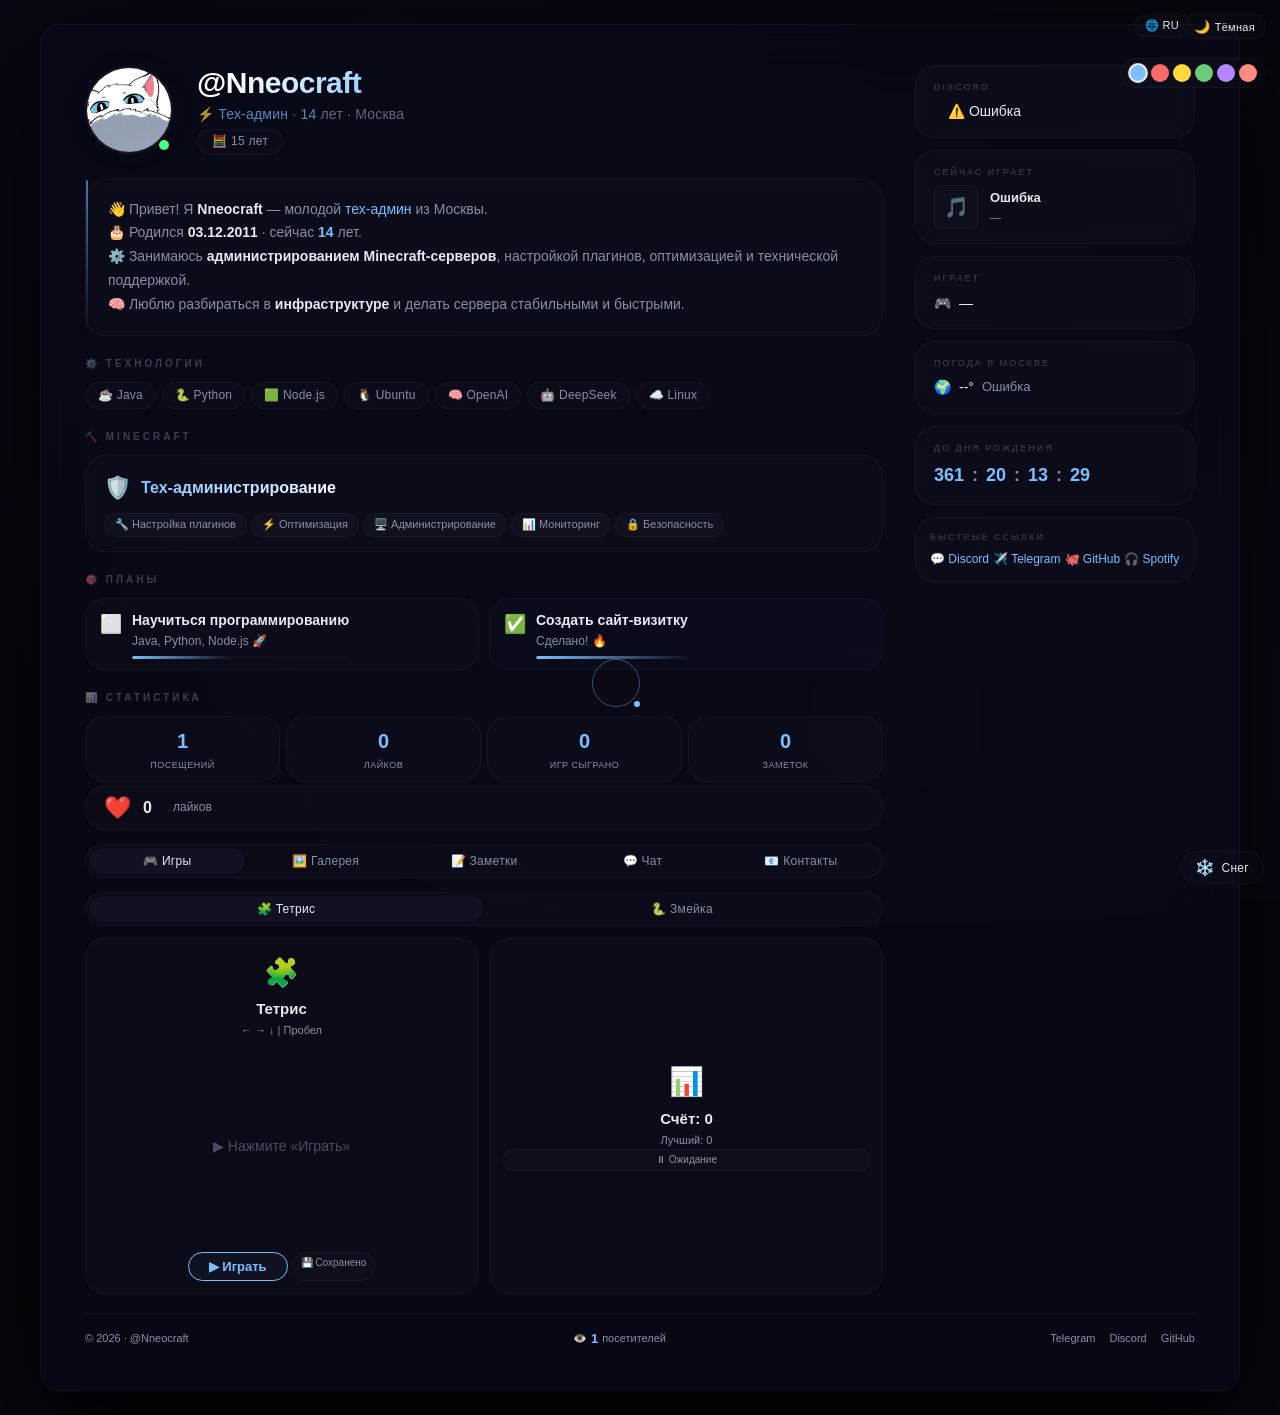
==== index.html @ 1a8e35c6 "Update index.html" ====
<!DOCTYPE html>
<html lang="ru">
<head>
    <meta charset="UTF-8" />
    <meta name="viewport" content="width=device-width, initial-scale=1.0, maximum-scale=1.0, user-scalable=no"/>
    <title>Nneocraft · Тех-админ</title>
    <link rel="manifest" href="manifest.json" />
    <meta name="theme-color" content="#04040a" />
    <meta name="apple-mobile-web-app-capable" content="yes" />
    <link rel="apple-touch-icon" href="avatar.png" />
    <style>
        /* ============================================================
           ПЕРЕМЕННЫЕ — СТИЛЬНЫЙ, ВЗРОСЛЫЙ ДИЗАЙН
           ============================================================ */
        :root {
            --bg: #06060e;
            --card: rgba(10, 10, 24, 0.78);
            --text: #e8eaf0;
            --text-secondary: #8a8fa8;
            --border: rgba(255, 255, 255, 0.04);
            --border-hover: rgba(120, 180, 255, 0.12);
            --accent: #7abfff;
            --accent-soft: rgba(120, 180, 255, 0.06);
            --accent-glow: rgba(120, 180, 255, 0.05);
            --shadow: 0 40px 120px rgba(0,0,0,0.9);
            --glass: rgba(255,255,255,0.015);
            --glass-hover: rgba(255,255,255,0.03);
            --radius: 20px;
            --transition: 0.4s cubic-bezier(0.22, 1, 0.36, 1);
            --font: 'Inter', -apple-system, 'Segoe UI', sans-serif;
        }

        [data-theme="light"] {
            --bg: #eef2f8;
            --card: rgba(255, 255, 255, 0.6);
            --text: #1a1a2e;
            --text-secondary: #5a5f7a;
            --border: rgba(0,0,0,0.04);
            --border-hover: rgba(80, 140, 255, 0.12);
            --accent: #4a7aff;
            --accent-soft: rgba(74, 122, 255, 0.04);
            --accent-glow: rgba(74, 122, 255, 0.04);
            --shadow: 0 40px 100px rgba(80, 140, 255, 0.06);
            --glass: rgba(0,0,0,0.01);
            --glass-hover: rgba(0,0,0,0.02);
        }

        [data-theme="blue"] {
            --bg: #020b1a;
            --card: rgba(4, 16, 36, 0.8);
            --text: #d4ecff;
            --text-secondary: #7a9fc4;
            --border: rgba(100, 200, 255, 0.04);
            --border-hover: rgba(100, 200, 255, 0.12);
            --accent: #4fc3f7;
            --accent-soft: rgba(79, 195, 247, 0.04);
            --accent-glow: rgba(79, 195, 247, 0.04);
            --shadow: 0 40px 100px rgba(0,40,80,0.6);
            --glass: rgba(100, 200, 255, 0.01);
            --glass-hover: rgba(100, 200, 255, 0.03);
        }

        [data-theme="purple"] {
            --bg: #0a0018;
            --card: rgba(14, 4, 36, 0.8);
            --text: #f0e4ff;
            --text-secondary: #a88acf;
            --border: rgba(200, 100, 255, 0.04);
            --border-hover: rgba(200, 100, 255, 0.12);
            --accent: #b388ff;
            --accent-soft: rgba(179, 136, 255, 0.04);
            --accent-glow: rgba(179, 136, 255, 0.04);
            --shadow: 0 40px 100px rgba(40,0,80,0.6);
            --glass: rgba(200, 100, 255, 0.01);
            --glass-hover: rgba(200, 100, 255, 0.03);
        }

        /* ============================================================
           БАЗА
           ============================================================ */
        * { margin: 0; padding: 0; box-sizing: border-box; }
        html { scroll-behavior: smooth; }

        body {
            font-family: var(--font);
            background: var(--bg);
            color: var(--text);
            min-height: 100vh;
            display: flex;
            align-items: center;
            justify-content: center;
            padding: 24px;
            position: relative;
            transition: background 0.8s ease, color 0.8s ease;
            line-height: 1.6;
            overflow-x: hidden;
            cursor: none;
            -webkit-font-smoothing: antialiased;
        }

        /* ============================================================
           КУРСОР
           ============================================================ */
        .cursor-dot {
            position: fixed;
            width: 6px;
            height: 6px;
            background: var(--accent);
            border-radius: 50%;
            pointer-events: none;
            z-index: 9999;
            transition: transform 0.08s ease, background 0.3s ease;
            transform: translate(-50%, -50%);
            box-shadow: 0 0 30px var(--accent-glow);
        }
        .cursor-ring {
            position: fixed;
            width: 48px;
            height: 48px;
            border: 1.5px solid var(--accent);
            border-radius: 50%;
            pointer-events: none;
            z-index: 9998;
            transition: transform 0.2s ease, width 0.3s ease, height 0.3s ease, border-color 0.3s ease, opacity 0.3s ease;
            transform: translate(-50%, -50%);
            opacity: 0.4;
        }
        .cursor-ring.hover { width: 72px; height: 72px; border-color: var(--text); opacity: 0.15; border-width: 1px; }
        a, button, .link, .tab-btn, .game-btn, .goal-item, .tech, .note-card, .chat-msg, .link-btn,
        .theme-toggle, .lang-toggle, .like-btn, .notes-action, .snow-toggle { cursor: none; }

        /* ============================================================
           СНЕГОПАД
           ============================================================ */
        #snowCanvas {
            position: fixed;
            top: 0;
            left: 0;
            width: 100%;
            height: 100%;
            z-index: 0;
            pointer-events: none;
            display: block;
        }
        #snowCanvas.hidden { display: none; }

        /* ============================================================
           КНОПКА ВКЛ/ВЫКЛ СНЕГА
           ============================================================ */
        .snow-toggle {
            position: fixed;
            bottom: 16px;
            right: 16px;
            z-index: 100;
            background: var(--glass);
            border: 1px solid var(--border);
            border-radius: 40px;
            padding: 6px 14px;
            color: var(--text);
            font-family: inherit;
            font-weight: 500;
            font-size: 12px;
            cursor: pointer;
            backdrop-filter: blur(16px);
            transition: all 0.3s ease;
            display: flex;
            align-items: center;
            gap: 6px;
            letter-spacing: 0.3px;
        }
        .snow-toggle:hover {
            background: var(--glass-hover);
            border-color: var(--border-hover);
            transform: scale(1.02);
        }
        .snow-toggle .icon { font-size: 16px; }

        /* ============================================================
           ФОН
           ============================================================ */
        .bg-gradient-animated {
            position: fixed;
            inset: 0;
            z-index: 0;
            pointer-events: none;
            background: radial-gradient(ellipse at 30% 20%, rgba(80, 140, 255, 0.03) 0%, transparent 60%),
                        radial-gradient(ellipse at 70% 80%, rgba(180, 120, 255, 0.03) 0%, transparent 60%),
                        var(--bg);
            transition: background 0.8s ease;
        }

        .particles {
            position: fixed;
            inset: 0;
            z-index: 0;
            pointer-events: none;
            overflow: hidden;
        }
        .particle {
            position: absolute;
            width: 2px;
            height: 2px;
            background: rgba(255,255,255,0.04);
            border-radius: 50%;
            animation: float 20s infinite linear;
        }
        .particle:nth-child(1) { left: 10%; top: 20%; animation-duration: 22s; }
        .particle:nth-child(2) { left: 25%; top: 60%; animation-duration: 18s; animation-delay: 2s; }
        .particle:nth-child(3) { left: 50%; top: 10%; animation-duration: 25s; animation-delay: 4s; }
        .particle:nth-child(4) { left: 70%; top: 70%; animation-duration: 20s; animation-delay: 1s; }
        .particle:nth-child(5) { left: 85%; top: 30%; animation-duration: 23s; animation-delay: 3s; }
        .particle:nth-child(6) { left: 40%; top: 85%; animation-duration: 19s; animation-delay: 5s; }
        .particle:nth-child(7) { left: 15%; top: 90%; animation-duration: 21s; animation-delay: 2.5s; }
        .particle:nth-child(8) { left: 90%; top: 55%; animation-duration: 24s; animation-delay: 1.5s; }

        @keyframes float {
            0% { transform: translate(0, 0) scale(1); opacity: 0.4; }
            25% { transform: translate(30px, -40px) scale(1.5); opacity: 0.6; }
            50% { transform: translate(-20px, 30px) scale(0.8); opacity: 0.3; }
            75% { transform: translate(15px, -20px) scale(1.2); opacity: 0.5; }
            100% { transform: translate(0, 0) scale(1); opacity: 0.4; }
        }

        /* ============================================================
           КАРТОЧКА
           ============================================================ */
        .card {
            position: relative;
            z-index: 1;
            max-width: 1200px;
            width: 100%;
            background: var(--card);
            backdrop-filter: blur(40px) saturate(1.2);
            -webkit-backdrop-filter: blur(40px) saturate(1.2);
            border-radius: var(--radius);
            padding: 40px 44px;
            border: 1px solid var(--border);
            box-shadow: var(--shadow);
            transition: transform 0.5s var(--transition), box-shadow 0.5s var(--transition), background 0.8s ease;
            animation: cardIn 0.8s var(--transition) forwards;
            opacity: 0;
        }
        @keyframes cardIn { to { opacity: 1; transform: translateY(0); } }
        .card:hover { transform: translateY(-3px); box-shadow: 0 50px 140px rgba(0,0,0,0.8); }

        .main-grid {
            display: grid;
            grid-template-columns: 1fr 280px;
            gap: 32px;
        }
        @media (max-width: 820px) {
            .main-grid { grid-template-columns: 1fr; }
            .right-col { order: -1; display: grid; grid-template-columns: 1fr 1fr; gap: 8px; }
            .right-col .status-card:last-child { grid-column: 1 / -1; }
        }
        @media (max-width: 640px) {
            .right-col { grid-template-columns: 1fr; }
        }

        .left-col { min-width: 0; }
        .right-col { display: flex; flex-direction: column; gap: 12px; }

        /* ============================================================
           ШАПКА
           ============================================================ */
        .header {
            display: flex;
            align-items: center;
            gap: 24px;
            margin-bottom: 24px;
            flex-wrap: wrap;
        }
        .avatar-wrap { position: relative; flex-shrink: 0; }
        .avatar {
            width: 88px;
            height: 88px;
            border-radius: 50%;
            object-fit: cover;
            display: block;
            border: 2px solid var(--border);
            background: #0e0e1a;
            transition: border-color 0.4s ease, box-shadow 0.4s ease, transform 0.4s ease;
            box-shadow: 0 0 60px rgba(120, 180, 255, 0.02);
        }
        .avatar:hover { border-color: var(--accent); box-shadow: 0 0 80px var(--accent-glow); transform: scale(1.02); }
        .online-badge {
            position: absolute;
            bottom: 2px;
            right: 2px;
            width: 14px;
            height: 14px;
            background: #44ff88;
            border-radius: 50%;
            border: 2.5px solid var(--bg);
            box-shadow: 0 0 40px rgba(68, 255, 136, 0.08);
            animation: pulse 2.4s ease-in-out infinite;
        }
        @keyframes pulse {
            0%, 100% { transform: scale(1); }
            50% { transform: scale(1.15); box-shadow: 0 0 50px rgba(68, 255, 136, 0.15); }
        }

        .name h1 {
            font-size: 30px;
            font-weight: 700;
            letter-spacing: -0.5px;
            background: linear-gradient(135deg, #fff 20%, var(--accent) 100%);
            -webkit-background-clip: text;
            -webkit-text-fill-color: transparent;
            line-height: 1.2;
        }
        .name .sub {
            font-size: 14px;
            color: var(--text-secondary);
            margin-top: 2px;
            opacity: 0.7;
            font-weight: 400;
            letter-spacing: 0.2px;
        }
        .name .sub span { color: var(--accent); font-weight: 500; -webkit-text-fill-color: var(--accent); }
        .age-chip {
            display: inline-block;
            background: var(--glass);
            padding: 2px 14px;
            border-radius: 40px;
            font-size: 12px;
            font-weight: 500;
            color: var(--text-secondary);
            border: 1px solid var(--border);
            margin-top: 4px;
            transition: all 0.3s ease;
            cursor: default;
            backdrop-filter: blur(8px);
            letter-spacing: 0.3px;
        }
        .age-chip:hover { background: var(--glass-hover); border-color: var(--border-hover); }

        /* ============================================================
           БИО
           ============================================================ */
        .bio {
            color: var(--text-secondary);
            padding: 18px 22px;
            background: var(--glass);
            border-radius: var(--radius);
            border: 1px solid var(--border);
            margin: 12px 0 18px;
            position: relative;
            backdrop-filter: blur(8px);
            transition: all 0.3s ease;
            font-size: 14px;
            line-height: 1.7;
        }
        .bio:hover { border-color: var(--border-hover); }
        .bio::before {
            content: '';
            position: absolute;
            top: 0;
            left: 0;
            width: 2px;
            height: 100%;
            background: linear-gradient(180deg, var(--accent), transparent);
            border-radius: 0 2px 2px 0;
            opacity: 0.6;
        }
        .bio strong { color: var(--text); font-weight: 600; }
        .bio .hl { color: var(--accent); font-weight: 500; }

        /* ============================================================
           ЗАГОЛОВКИ
           ============================================================ */
        .section-title {
            font-size: 10px;
            text-transform: uppercase;
            letter-spacing: 3px;
            color: var(--text-secondary);
            font-weight: 600;
            margin: 20px 0 10px;
            opacity: 0.4;
        }

        /* ============================================================
           ПРАВАЯ КОЛОНКА — СТАТУСЫ
           ============================================================ */
        .status-card {
            background: var(--glass);
            border-radius: var(--radius);
            padding: 14px 18px;
            border: 1px solid var(--border);
            transition: all 0.3s ease;
            backdrop-filter: blur(8px);
        }
        .status-card:hover {
            background: var(--glass-hover);
            border-color: var(--border-hover);
        }
        .status-card .label {
            font-size: 9px;
            text-transform: uppercase;
            letter-spacing: 2px;
            color: var(--text-secondary);
            opacity: 0.4;
            margin-bottom: 6px;
        }
        .status-card .value {
            font-size: 14px;
            font-weight: 500;
            color: var(--text);
            display: flex;
            align-items: center;
            gap: 8px;
        }
        .status-card .value .sub {
            font-weight: 400;
            color: var(--text-secondary);
            font-size: 13px;
        }
        .status-card .value .dot {
            width: 6px;
            height: 6px;
            border-radius: 50%;
            display: inline-block;
            flex-shrink: 0;
        }
        .status-card .value .dot.online { background: #44ff88; animation: pulse 2s infinite; }
        .status-card .value .dot.idle { background: #ffaa44; }
        .status-card .value .dot.dnd { background: #ff4444; }
        .status-card .value .dot.offline { background: #666; }

        .spotify-mini {
            display: flex;
            align-items: center;
            gap: 12px;
        }
        .spotify-mini .artwork {
            width: 44px;
            height: 44px;
            border-radius: 8px;
            flex-shrink: 0;
            background: var(--glass);
            border: 1px solid var(--border);
            overflow: hidden;
            display: flex;
            align-items: center;
            justify-content: center;
            font-size: 20px;
        }
        .spotify-mini .artwork img { width: 100%; height: 100%; object-fit: cover; display: block; }
        .spotify-mini .info { flex: 1; min-width: 0; }
        .spotify-mini .track { font-size: 13px; font-weight: 600; color: var(--text); white-space: nowrap; overflow: hidden; text-overflow: ellipsis; }
        .spotify-mini .artist { font-size: 11px; color: var(--text-secondary); white-space: nowrap; overflow: hidden; text-overflow: ellipsis; }

        /* ============================================================
           ТЕХНОЛОГИИ
           ============================================================ */
        .tech-wrap { display: flex; flex-wrap: wrap; gap: 6px; }
        .tech {
            background: var(--glass);
            padding: 3px 12px;
            border-radius: 40px;
            font-size: 12px;
            font-weight: 500;
            color: var(--text-secondary);
            border: 1px solid var(--border);
            transition: all var(--transition);
            cursor: default;
            display: flex;
            align-items: center;
            gap: 4px;
            backdrop-filter: blur(4px);
            letter-spacing: 0.2px;
        }
        .tech:hover {
            background: var(--glass-hover);
            border-color: var(--border-hover);
            color: var(--text);
            transform: translateY(-2px);
            box-shadow: 0 4px 20px rgba(0,0,0,0.1);
        }

        /* ============================================================
           MINECRAFT
           ============================================================ */
        .mc-block {
            padding: 14px 18px;
            background: var(--glass);
            border-radius: var(--radius);
            border: 1px solid var(--border);
            transition: all 0.3s ease;
            backdrop-filter: blur(8px);
        }
        .mc-block:hover { background: var(--glass-hover); border-color: var(--border-hover); }
        .mc-head { display: flex; align-items: center; gap: 10px; margin-bottom: 8px; }
        .mc-icon { font-size: 22px; }
        .mc-label {
            font-size: 16px;
            font-weight: 600;
            background: linear-gradient(135deg, var(--accent), #fff);
            -webkit-background-clip: text;
            -webkit-text-fill-color: transparent;
        }
        .mc-tags { display: flex; flex-wrap: wrap; gap: 4px; }
        .mc-tag {
            background: var(--glass);
            padding: 2px 10px;
            border-radius: 30px;
            font-size: 11px;
            font-weight: 500;
            color: var(--text-secondary);
            border: 1px solid var(--border);
            transition: all 0.3s ease;
            backdrop-filter: blur(4px);
        }
        .mc-tag:hover { background: var(--glass-hover); color: var(--text); border-color: var(--border-hover); }

        /* ============================================================
           ПЛАНЫ
           ============================================================ */
        .goals-grid {
            display: grid;
            grid-template-columns: 1fr 1fr;
            gap: 10px;
            margin: 8px 0 2px;
        }
        @media (max-width: 540px) { .goals-grid { grid-template-columns: 1fr; } }
        .goal-item {
            background: var(--glass);
            border-radius: var(--radius);
            padding: 10px 14px;
            border: 1px solid var(--border);
            display: flex;
            align-items: flex-start;
            gap: 10px;
            transition: all 0.3s ease;
            cursor: pointer;
        }
        .goal-item:hover { background: var(--glass-hover); border-color: var(--border-hover); transform: translateX(3px); }
        .goal-item.completed { background: rgba(120, 180, 255, 0.02); border-color: rgba(120, 180, 255, 0.04); }
        .goal-check { font-size: 18px; flex-shrink: 0; margin-top: 1px; }
        .goal-title { font-size: 14px; font-weight: 600; color: var(--text); }
        .goal-desc { font-size: 12px; color: var(--text-secondary); margin-top: 1px; }
        .goal-progress { margin-top: 5px; height: 3px; background: var(--glass); border-radius: 4px; overflow: hidden; }
        .goal-bar { height: 100%; background: linear-gradient(90deg, var(--accent), transparent); border-radius: 4px; transition: width 0.6s ease; }

        /* ============================================================
           СТАТИСТИКА
           ============================================================ */
        .stats-grid {
            display: grid;
            grid-template-columns: repeat(auto-fit, minmax(90px, 1fr));
            gap: 6px;
            margin: 4px 0 2px;
        }
        .stats-item {
            background: var(--glass);
            border-radius: var(--radius);
            padding: 8px 12px;
            text-align: center;
            border: 1px solid var(--border);
            transition: all 0.3s ease;
        }
        .stats-item:hover { background: var(--glass-hover); border-color: var(--border-hover); }
        .stats-item .number { font-size: 20px; font-weight: 700; color: var(--accent); }
        .stats-item .label { font-size: 9px; color: var(--text-secondary); margin-top: 1px; text-transform: uppercase; letter-spacing: 0.5px; }

        /* ============================================================
           ЛАЙКИ
           ============================================================ */
        .like-section {
            display: flex;
            align-items: center;
            gap: 10px;
            padding: 8px 16px;
            background: var(--glass);
            border-radius: var(--radius);
            border: 1px solid var(--border);
            margin: 4px 0 2px;
            transition: all 0.3s ease;
        }
        .like-section:hover { background: var(--glass-hover); border-color: var(--border-hover); }
        .like-btn {
            background: none;
            border: none;
            font-size: 22px;
            cursor: pointer;
            transition: all 0.3s ease;
            padding: 2px;
            line-height: 1;
        }
        .like-btn:hover { transform: scale(1.15); }
        .like-btn.liked { animation: likeAnim 0.4s ease; }
        @keyframes likeAnim { 0% { transform: scale(1); } 50% { transform: scale(1.3); } 100% { transform: scale(1); } }
        .like-count { font-size: 16px; font-weight: 600; color: var(--text); min-width: 20px; }

        /* ============================================================
           ВКЛАДКИ
           ============================================================ */
        .tabs, .game-tabs {
            display: flex;
            gap: 2px;
            margin: 14px 0 12px;
            background: var(--glass);
            border-radius: 40px;
            padding: 3px;
            border: 1px solid var(--border);
            flex-wrap: wrap;
        }
        @media (max-width: 600px) { .tabs, .game-tabs { flex-direction: column; border-radius: 16px; } }
        .tab-btn {
            flex: 1;
            padding: 6px 12px;
            border: none;
            background: transparent;
            color: var(--text-secondary);
            font-family: inherit;
            font-weight: 500;
            font-size: 12px;
            border-radius: 36px;
            cursor: pointer;
            transition: all 0.3s ease;
            letter-spacing: 0.3px;
            min-width: 40px;
        }
        .tab-btn:hover { color: var(--text); background: var(--glass-hover); }
        .tab-btn.active { background: rgba(120, 180, 255, 0.04); color: var(--text); }
        .tab-content { display: none; animation: fadeUp 0.3s ease; }
        .tab-content.active { display: block; }
        .game-content { display: none; animation: fadeUp 0.3s ease; }
        .game-content.active { display: block; }

        /* ============================================================
           ИГРЫ
           ============================================================ */
        .game-grid { display: grid; grid-template-columns: 1fr 1fr; gap: 12px; }
        @media (max-width: 640px) { .game-grid { grid-template-columns: 1fr; } }
        .game-card {
            background: var(--glass);
            border-radius: var(--radius);
            padding: 12px;
            border: 1px solid var(--border);
            text-align: center;
            transition: all 0.3s ease;
        }
        .game-card:hover { background: var(--glass-hover); border-color: var(--border-hover); transform: translateY(-2px); }
        .game-card.game-stats { display: flex; flex-direction: column; justify-content: center; }
        .game-icon { font-size: 28px; display: block; margin-bottom: 2px; }
        .game-title { font-size: 15px; font-weight: 600; color: var(--text); }
        .game-desc { font-size: 11px; color: var(--text-secondary); margin-top: 1px; }
        .game-canvas-wrap { display: flex; justify-content: center; margin-top: 6px; min-height: 200px; align-items: center; }
        .game-canvas-wrap canvas {
            border-radius: 12px;
            background: rgba(10, 10, 22, 0.4);
            border: 1px solid var(--border);
            width: 100%;
            max-width: 240px;
            height: auto;
            aspect-ratio: 1 / 1;
            image-rendering: pixelated;
            display: none;
        }
        .game-canvas-wrap canvas.active { display: block; }
        .game-canvas-wrap .game-placeholder { font-size: 14px; color: var(--text-secondary); opacity: 0.5; padding: 20px; }
        .game-controls { display: flex; gap: 4px; justify-content: center; margin-top: 6px; flex-wrap: wrap; }
        .game-status { font-size: 10px; color: var(--text-secondary); padding: 2px 8px; background: var(--glass); border-radius: 20px; border: 1px solid var(--border); }
        .game-btn {
            padding: 3px 12px;
            border-radius: 20px;
            border: 1px solid var(--border);
            background: var(--glass);
            color: var(--text);
            font-family: inherit;
            font-weight: 500;
            font-size: 11px;
            cursor: pointer;
            transition: all 0.3s ease;
        }
        .game-btn:hover { background: var(--glass-hover); border-color: var(--border-hover); }
        .game-btn.primary {
            border-color: rgba(120, 180, 255, 0.12);
            background: rgba(120, 180, 255, 0.02);
            color: var(--accent);
        }
        .game-btn.primary:hover { background: rgba(120, 180, 255, 0.06); border-color: rgba(120, 180, 255, 0.15); }
        .game-btn.play-btn {
            border-color: var(--accent);
            background: rgba(120, 180, 255, 0.04);
            color: var(--accent);
            font-weight: 600;
            padding: 6px 20px;
            font-size: 13px;
        }
        .game-btn.play-btn:hover { background: rgba(120, 180, 255, 0.1); box-shadow: 0 0 30px var(--accent-glow); }
        .mobile-controls {
            display: none;
            grid-template-columns: repeat(3, 1fr);
            gap: 4px;
            max-width: 130px;
            margin: 4px auto 0;
        }
        .mobile-controls button {
            background: var(--glass);
            border: 1px solid var(--border);
            border-radius: 8px;
            color: var(--text);
            font-size: 16px;
            padding: 4px;
            cursor: pointer;
            touch-action: manipulation;
            user-select: none;
            transition: 0.15s ease;
        }
        .mobile-controls button:active { transform: scale(0.9); background: rgba(120, 180, 255, 0.04); }
        .mobile-controls span { visibility: hidden; }
        @media (pointer: coarse) { .mobile-controls { display: grid; } }

        /* ============================================================
           ЗАМЕТКИ
           ============================================================ */
        .notes-toolbar { display: flex; gap: 6px; margin-bottom: 8px; flex-wrap: wrap; }
        .notes-toolbar input {
            flex: 1; min-width: 80px; padding: 5px 10px; border-radius: 20px; border: 1px solid var(--border);
            background: var(--glass); color: var(--text); font-family: inherit; font-size: 12px; outline: none;
            transition: all 0.3s ease;
        }
        .notes-toolbar input:focus { border-color: var(--accent); }
        .notes-toolbar input::placeholder { color: var(--text-secondary); }
        .notes-action {
            padding: 5px 10px; border-radius: 20px; border: 1px solid var(--border); background: var(--glass);
            color: var(--text); font-size: 14px; cursor: pointer; transition: all 0.3s ease; line-height: 1;
        }
        .notes-action:hover { background: var(--glass-hover); border-color: var(--border-hover); }
        .notes-grid {
            display: grid;
            grid-template-columns: 1fr 1fr;
            gap: 8px;
            margin: 4px 0;
            max-height: 300px;
            overflow-y: auto;
        }
        .notes-grid::-webkit-scrollbar { width: 3px; }
        .notes-grid::-webkit-scrollbar-track { background: var(--glass); border-radius: 4px; }
        .notes-grid::-webkit-scrollbar-thumb { background: var(--accent); border-radius: 4px; }
        @media (max-width: 540px) { .notes-grid { grid-template-columns: 1fr; } }
        .note-card {
            background: var(--glass); border-radius: var(--radius); padding: 10px 12px; border: 1px solid var(--border);
            transition: all 0.3s ease; position: relative;
        }
        .note-card:hover { background: var(--glass-hover); border-color: var(--border-hover); transform: translateY(-1px); }
        .note-card .sticker { font-size: 18px; display: block; margin-bottom: 1px; }
        .note-card .title { font-size: 14px; font-weight: 600; color: var(--text); }
        .note-card .content { font-size: 12px; color: var(--text-secondary); margin-top: 1px; line-height: 1.5; }
        .note-card .meta {
            font-size: 10px;
            color: var(--text-secondary);
            opacity: 0.5;
            margin-top: 3px;
            display: flex;
            gap: 8px;
            flex-wrap: wrap;
        }
        .note-card .meta .author { color: var(--accent); opacity: 0.7; }
        .note-card .delete-btn {
            position: absolute; top: 3px; right: 5px; background: none; border: none; color: var(--text-secondary);
            cursor: pointer; font-size: 11px; transition: 0.3s; opacity: 0.3;
        }
        .note-card .delete-btn:hover { opacity: 1; color: #ff6b6b; }
        .notes-input-row { display: flex; gap: 5px; flex-wrap: wrap; margin-top: 6px; }
        .notes-input-row input, .notes-input-row select {
            padding: 5px 10px; border-radius: 20px; border: 1px solid var(--border); background: var(--glass);
            color: var(--text); font-family: inherit; font-size: 12px; outline: none; transition: all 0.3s ease;
            flex: 1; min-width: 50px;
        }
        .notes-input-row input:focus, .notes-input-row select:focus { border-color: var(--accent); }
        .notes-input-row input::placeholder { color: var(--text-secondary); }
        .notes-input-row select option { background: var(--bg); }
        .notes-input-row button {
            padding: 5px 14px; border-radius: 20px; border: 1px solid var(--accent);
            background: rgba(120, 180, 255, 0.02); color: var(--accent); font-weight: 500; cursor: pointer;
            font-family: inherit; transition: all 0.3s ease; font-size: 14px;
        }
        .notes-input-row button:hover { background: rgba(120, 180, 255, 0.06); box-shadow: 0 0 40px var(--accent-glow); }

        /* ============================================================
           ЧАТ
           ============================================================ */
        .chat-container {
            background: var(--glass); border-radius: var(--radius); padding: 12px 16px; border: 1px solid var(--border);
        }
        .chat-container:hover { border-color: var(--border-hover); }
        .chat-messages {
            max-height: 200px;
            overflow-y: auto;
            display: flex;
            flex-direction: column;
            gap: 4px;
            margin-bottom: 6px;
            padding-right: 4px;
        }
        .chat-messages::-webkit-scrollbar { width: 3px; }
        .chat-messages::-webkit-scrollbar-track { background: var(--glass); border-radius: 4px; }
        .chat-messages::-webkit-scrollbar-thumb { background: var(--accent); border-radius: 4px; }
        .chat-msg {
            background: var(--glass); padding: 5px 10px; border-radius: 12px; border: 1px solid var(--border);
            font-size: 12px; line-height: 1.5; max-width: 85%; animation: fadeUp 0.3s ease;
        }
        .chat-msg.self { align-self: flex-end; background: rgba(120, 180, 255, 0.02); border-color: rgba(120, 180, 255, 0.04); }
        .chat-msg .name { font-weight: 600; color: var(--accent); font-size: 11px; }
        .chat-msg .time { font-size: 9px; color: var(--text-secondary); margin-left: 5px; }
        .chat-msg .text { color: var(--text-secondary); margin-top: 1px; }
        .chat-input-row { display: flex; gap: 5px; flex-wrap: wrap; }
        .chat-input-row input {
            flex: 1; min-width: 50px; padding: 5px 10px; border-radius: 20px; border: 1px solid var(--border);
            background: var(--glass); color: var(--text); font-family: inherit; font-size: 12px; outline: none;
            transition: all 0.3s ease;
        }
        .chat-input-row input:focus { border-color: var(--accent); }
        .chat-input-row input::placeholder { color: var(--text-secondary); }
        .chat-input-row button {
            padding: 5px 14px; border-radius: 20px; border: 1px solid var(--accent);
            background: rgba(120, 180, 255, 0.02); color: var(--accent); font-weight: 500; cursor: pointer;
            font-family: inherit; transition: all 0.3s ease; font-size: 14px;
        }
        .chat-input-row button:hover { background: rgba(120, 180, 255, 0.06); box-shadow: 0 0 40px var(--accent-glow); }

        /* ============================================================
           ПОГОДА
           ============================================================ */
        .weather {
            display: flex; align-items: center; gap: 10px; padding: 8px 14px; background: var(--glass);
            border-radius: var(--radius); border: 1px solid var(--border); margin: 4px 0 2px; flex-wrap: wrap;
            transition: all 0.3s ease;
        }
        .weather:hover { background: var(--glass-hover); border-color: var(--border-hover); }
        .weather-icon { font-size: 20px; }
        .weather-city { color: var(--text-secondary); font-size: 13px; }
        .weather-city strong { color: var(--text); }
        .weather-temp { color: var(--text); font-weight: 600; font-size: 15px; }
        .weather-desc { color: var(--text-secondary); font-size: 11px; background: var(--glass); padding: 1px 10px; border-radius: 30px; }

        /* ============================================================
           ТАЙМЕР
           ============================================================ */
        .birthday-timer {
            padding: 10px 14px; background: var(--glass); border-radius: var(--radius); border: 1px solid var(--border);
            text-align: center; margin: 4px 0 2px; transition: all 0.3s ease;
        }
        .birthday-timer:hover { background: var(--glass-hover); border-color: var(--border-hover); }
        .birthday-label { font-size: 10px; color: var(--text-secondary); text-transform: uppercase; letter-spacing: 2px; }
        .birthday-time { font-size: 20px; font-weight: 700; color: var(--accent); margin-top: 2px; font-variant-numeric: tabular-nums; }
        .birthday-time span { display: inline-block; min-width: 32px; }
        .birthday-time .sep { color: var(--text-secondary); min-width: 4px; }

        /* ============================================================
           ССЫЛКИ
           ============================================================ */
        .links {
            display: grid;
            grid-template-columns: 1fr 1fr;
            gap: 6px;
            margin: 14px 0 6px;
        }
        @media (max-width: 540px) { .links { grid-template-columns: 1fr; } }
        .link {
            display: flex; align-items: center; gap: 8px; padding: 8px 14px; background: var(--glass);
            border-radius: var(--radius); border: 1px solid var(--border); color: var(--text); text-decoration: none;
            font-weight: 500; font-size: 13px; transition: all var(--transition); position: relative; overflow: hidden;
        }
        .link:hover { background: var(--glass-hover); border-color: var(--border-hover); transform: translateY(-1px); }
        .link-icon { font-size: 16px; position: relative; z-index: 1; }
        .link-label { flex: 1; position: relative; z-index: 1; }
        .link-chip {
            font-size: 10px; background: var(--glass); padding: 1px 8px; border-radius: 30px; color: var(--text-secondary);
            font-weight: 400; transition: all 0.3s ease;
        }
        .link:hover .link-chip { background: var(--glass-hover); }
        .link.full { grid-column: 1 / -1; justify-content: center; }

        /* ============================================================
           ФУТЕР
           ============================================================ */
        .footer {
            margin-top: 20px; padding-top: 14px; border-top: 1px solid var(--border);
            display: flex; justify-content: space-between; align-items: center; flex-wrap: wrap; gap: 6px;
            font-size: 11px; color: var(--text-secondary); transition: border-color 0.5s ease;
        }
        .footer a { color: var(--text-secondary); text-decoration: none; transition: color 0.3s ease; font-weight: 400; }
        .footer a:hover { color: var(--accent); }
        .footer-social { display: flex; gap: 14px; }
        .visitors { display: flex; align-items: center; gap: 4px; }
        .visitors-count { font-weight: 600; color: var(--accent); font-size: 13px; }

        /* ============================================================
           УПРАВЛЕНИЕ
           ============================================================ */
        .theme-toggle, .lang-toggle {
            position: fixed;
            z-index: 100;
            background: var(--glass);
            border: 1px solid var(--border);
            border-radius: 40px;
            padding: 4px 10px;
            color: var(--text);
            font-family: inherit;
            font-weight: 500;
            font-size: 11px;
            cursor: pointer;
            backdrop-filter: blur(16px);
            transition: all 0.3s ease;
            display: flex;
            align-items: center;
            gap: 4px;
            letter-spacing: 0.3px;
        }
        .theme-toggle:hover, .lang-toggle:hover {
            background: var(--glass-hover);
            border-color: var(--border-hover);
            transform: scale(1.02);
        }
        .theme-toggle .theme-icon { font-size: 13px; }
        .theme-toggle { top: 14px; right: 14px; }
        .lang-toggle { top: 14px; right: 90px; }

        .color-picker {
            position: fixed; top: 58px; right: 14px; z-index: 99; display: flex; gap: 4px;
            background: var(--glass); padding: 5px 8px; border-radius: 40px; border: 1px solid var(--border);
            backdrop-filter: blur(16px); transition: all 0.3s ease;
        }
        .color-picker:hover { background: var(--glass-hover); border-color: var(--border-hover); }
        .color-picker button {
            width: 18px; height: 18px; border-radius: 50%; border: 2px solid transparent; cursor: pointer;
            transition: all 0.3s ease; padding: 0;
        }
        .color-picker button:hover { transform: scale(1.15); }
        .color-picker button.active { border-color: var(--text); transform: scale(1.1); }

        /* ============================================================
           ФОРМА ОБРАТНОЙ СВЯЗИ
           ============================================================ */
        .contact-form {
            background: var(--glass); border-radius: var(--radius); padding: 16px 20px; border: 1px solid var(--border);
            transition: all 0.3s ease; margin: 6px 0 4px;
        }
        .contact-form:hover { background: var(--glass-hover); border-color: var(--border-hover); }
        .contact-form .form-row {
            display: flex;
            gap: 10px;
            flex-wrap: wrap;
            margin-bottom: 10px;
        }
        .contact-form input, .contact-form textarea {
            flex: 1; min-width: 100px; padding: 8px 14px; border-radius: 20px; border: 1px solid var(--border);
            background: var(--glass); color: var(--text); font-family: inherit; font-size: 13px; outline: none;
            transition: all 0.3s ease;
        }
        .contact-form input:focus, .contact-form textarea:focus { border-color: var(--accent); }
        .contact-form textarea { min-height: 70px; resize: vertical; }
        .contact-form button {
            padding: 8px 24px; border-radius: 20px; border: 1px solid var(--accent);
            background: rgba(120, 180, 255, 0.02); color: var(--accent); font-weight: 500; cursor: pointer;
            font-family: inherit; transition: all 0.3s ease; font-size: 14px;
        }
        .contact-form button:hover { background: rgba(120, 180, 255, 0.06); box-shadow: 0 0 40px var(--accent-glow); }

        /* ============================================================
           ГАЛЕРЕЯ
           ============================================================ */
        .gallery-grid {
            display: grid;
            grid-template-columns: repeat(auto-fill, minmax(120px, 1fr));
            gap: 10px;
            margin: 10px 0;
        }
        .gallery-item {
            position: relative;
            border-radius: var(--radius);
            overflow: hidden;
            border: 1px solid var(--border);
            aspect-ratio: 1 / 1;
            background: var(--glass);
            transition: all 0.3s ease;
        }
        .gallery-item:hover {
            border-color: var(--border-hover);
            transform: scale(1.02);
        }
        .gallery-item img {
            width: 100%;
            height: 100%;
            object-fit: cover;
            display: block;
        }
        .gallery-item .delete-img {
            position: absolute;
            top: 4px;
            right: 4px;
            background: rgba(0,0,0,0.5);
            border: none;
            color: #fff;
            border-radius: 50%;
            width: 24px;
            height: 24px;
            font-size: 12px;
            cursor: pointer;
            transition: 0.3s;
            opacity: 0;
            display: flex;
            align-items: center;
            justify-content: center;
        }
        .gallery-item:hover .delete-img { opacity: 1; }
        .gallery-item .delete-img:hover { background: #ff4444; transform: scale(1.1); }
        .gallery-upload {
            display: flex;
            gap: 8px;
            flex-wrap: wrap;
            margin-top: 8px;
        }
        .gallery-upload input[type="file"] {
            flex: 1; min-width: 100px; padding: 6px 12px; border-radius: 20px; border: 1px solid var(--border);
            background: var(--glass); color: var(--text); font-family: inherit; font-size: 13px; outline: none;
            transition: all 0.3s ease;
        }
        .gallery-upload input[type="file"]:focus { border-color: var(--accent); }
        .gallery-upload button {
            padding: 6px 20px; border-radius: 20px; border: 1px solid var(--accent);
            background: rgba(120, 180, 255, 0.02); color: var(--accent); font-weight: 500; cursor: pointer;
            font-family: inherit; transition: all 0.3s ease; font-size: 14px;
        }
        .gallery-upload button:hover { background: rgba(120, 180, 255, 0.06); box-shadow: 0 0 40px var(--accent-glow); }

        /* ============================================================
           ЗАГРУЗЧИК
           ============================================================ */
        #loader {
            position: fixed;
            inset: 0;
            z-index: 999;
            background: var(--bg);
            display: flex;
            flex-direction: column;
            align-items: center;
            justify-content: center;
            gap: 20px;
            transition: opacity 0.8s ease, visibility 0.8s ease;
        }
        #loader.hidden {
            opacity: 0;
            visibility: hidden;
            pointer-events: none;
        }
        .loader-ring {
            width: 48px;
            height: 48px;
            border-radius: 50%;
            border: 3px solid var(--border);
            border-top-color: var(--accent);
            animation: spin 1s linear infinite;
        }
        @keyframes spin { to { transform: rotate(360deg); } }
        #loader p { font-size: 14px; color: var(--text-secondary); letter-spacing: 2px; opacity: 0.7; }

        /* ============================================================
           АДАПТИВ
           ============================================================ */
        @media (max-width: 820px) {
            .right-col { order: -1; display: grid; grid-template-columns: 1fr 1fr; gap: 8px; }
            .right-col .status-card { margin: 0; }
            .right-col .status-card:last-child { grid-column: 1 / -1; }
        }
        @media (max-width: 640px) {
            .card { padding: 20px; }
            .header { gap: 14px; }
            .avatar { width: 64px; height: 64px; }
            .name h1 { font-size: 22px; }
            .bio { padding: 12px 14px; font-size: 13px; }
            .right-col { grid-template-columns: 1fr; }
            .theme-toggle, .lang-toggle { top: 8px; padding: 3px 8px; font-size: 10px; }
            .lang-toggle { right: 70px; }
            .color-picker { top: 46px; right: 8px; padding: 3px 6px; }
            .color-picker button { width: 14px; height: 14px; }
            .cursor-dot, .cursor-ring { display: none; }
            body { cursor: auto; }
            a, button, .link, .tab-btn, .game-btn, .goal-item, .tech, .note-card, .chat-msg,
            .link-btn, .theme-toggle, .lang-toggle, .like-btn, .notes-action, .snow-toggle { cursor: pointer; }
            .game-canvas-wrap canvas { max-width: 160px; }
            .tabs, .game-tabs { flex-direction: column; border-radius: 16px; }
            .tab-btn { padding: 5px; font-size: 11px; }
            .birthday-time { font-size: 16px; }
            .birthday-time span { min-width: 24px; }
            .spotify-mini .artwork { width: 36px; height: 36px; }
            .stats-grid { grid-template-columns: 1fr 1fr; }
            .gallery-grid { grid-template-columns: repeat(auto-fill, minmax(100px, 1fr)); }
            .links { grid-template-columns: 1fr; }
            .footer { flex-direction: column; text-align: center; }
            .notes-grid { max-height: 200px; }
            .snow-toggle { bottom: 12px; right: 12px; padding: 4px 10px; font-size: 11px; }
        }
        @media (max-width: 400px) {
            .card { padding: 14px; }
            .name h1 { font-size: 18px; }
            .avatar { width: 52px; height: 52px; }
            .bio { padding: 8px 10px; font-size: 12px; }
            .game-canvas-wrap canvas { max-width: 130px; }
            .birthday-time { font-size: 14px; }
            .birthday-time span { min-width: 18px; }
            .spotify-mini .artwork { width: 30px; height: 30px; }
            .lang-toggle { right: 58px; font-size: 9px; padding: 2px 6px; }
            .theme-toggle { padding: 2px 6px; font-size: 9px; }
            .gallery-grid { grid-template-columns: repeat(auto-fill, minmax(70px, 1fr)); }
            .snow-toggle { bottom: 10px; right: 10px; font-size: 10px; padding: 3px 8px; }
        }
    </style>
</head>
<body>
    <!-- КУРСОР -->
    <div class="cursor-dot" id="cursorDot"></div>
    <div class="cursor-ring" id="cursorRing"></div>

    <!-- СНЕГОПАД -->
    <canvas id="snowCanvas"></canvas>

    <!-- ФОН -->
    <div class="bg-gradient-animated"></div>
    <div class="particles">
        <div class="particle"></div><div class="particle"></div><div class="particle"></div>
        <div class="particle"></div><div class="particle"></div><div class="particle"></div>
        <div class="particle"></div><div class="particle"></div>
    </div>

    <!-- ЗАГРУЗЧИК -->
    <div id="loader">
        <div class="loader-ring"></div>
        <p id="loaderText">ЗАГРУЗКА...</p>
    </div>

    <!-- КНОПКИ -->
    <button class="lang-toggle" id="langToggle">🌐 RU</button>
    <button class="theme-toggle" id="themeToggle">
        <span class="theme-icon" id="themeIcon">🌙</span>
        <span id="themeLabel">Тёмная</span>
    </button>

    <!-- КНОПКА ВКЛ/ВЫКЛ СНЕГА -->
    <button class="snow-toggle" id="snowToggle">
        <span class="icon">❄️</span>
        <span id="snowLabel">Снег</span>
    </button>

    <!-- ЦВЕТА -->
    <div class="color-picker" id="colorPicker">
        <button style="background:#7abfff" data-color="#7abfff" class="active"></button>
        <button style="background:#ff6b6b" data-color="#ff6b6b"></button>
        <button style="background:#ffd93d" data-color="#ffd93d"></button>
        <button style="background:#6bcb77" data-color="#6bcb77"></button>
        <button style="background:#b388ff" data-color="#b388ff"></button>
        <button style="background:#ff8a80" data-color="#ff8a80"></button>
    </div>

    <!-- КАРТОЧКА -->
    <main class="card">
        <div class="main-grid">
            <!-- ЛЕВАЯ КОЛОНКА -->
            <div class="left-col">
                <header class="header">
                    <div class="avatar-wrap">
                        <img class="avatar" id="avatarImg" src="avatar.png" alt="Nneocraft" loading="lazy"
                        onerror="this.src='https://ui-avatars.com/api/?name=Nneocraft&size=120&background=0a0a16&color=7abfff&bold=true'">
                        <span class="online-badge"></span>
                    </div>
                    <div class="name">
                        <h1>@Nneocraft</h1>
                        <p class="sub" id="subTitle">⚡ <span>Тех-админ</span> · <span id="ageDisplay">14</span> лет · Москва</p>
                        <span class="age-chip">🧮 <span id="ageInline">14</span> лет</span>
                    </div>
                </header>

                <section class="bio" id="bioText">
                    <p id="bioParagraph">
                        👋 Привет! Я <strong>Nneocraft</strong> — молодой <span class="hl">тех-админ</span> из Москвы.<br>
                        🎂 Родился <strong>03.12.2011</strong> · сейчас <span id="ageInline2" style="color:var(--accent);font-weight:600;">14</span> лет.<br>
                        ⚙️ Занимаюсь <strong>администрированием Minecraft-серверов</strong>, настройкой плагинов, оптимизацией и технической поддержкой.<br>
                        🧠 Люблю разбираться в <strong>инфраструктуре</strong> и делать сервера стабильными и быстрыми.
                    </p>
                </section>

                <section>
                    <h2 class="section-title" id="techTitle">⚙️ Технологии</h2>
                    <div class="tech-wrap">
                        <span class="tech">☕ Java</span>
                        <span class="tech">🐍 Python</span>
                        <span class="tech">🟩 Node.js</span>
                        <span class="tech">🐧 Ubuntu</span>
                        <span class="tech">🧠 OpenAI</span>
                        <span class="tech">🤖 DeepSeek</span>
                        <span class="tech">☁️ Linux</span>
                    </div>
                </section>

                <section>
                    <h2 class="section-title" id="mcTitle">⛏️ Minecraft</h2>
                    <div class="mc-block">
                        <div class="mc-head">
                            <span class="mc-icon">🛡️</span>
                            <span class="mc-label" id="mcLabel">Тех-администрирование</span>
                        </div>
                        <div class="mc-tags">
                            <span class="mc-tag" id="mcTag1">🔧 Настройка плагинов</span>
                            <span class="mc-tag" id="mcTag2">⚡ Оптимизация</span>
                            <span class="mc-tag" id="mcTag3">🖥️ Администрирование</span>
                            <span class="mc-tag" id="mcTag4">📊 Мониторинг</span>
                            <span class="mc-tag" id="mcTag5">🔒 Безопасность</span>
                        </div>
                    </div>
                </section>

                <section>
                    <h2 class="section-title" id="goalsTitle">🎯 Планы</h2>
                    <div class="goals-grid" id="goalsGrid">
                        <div class="goal-item" data-goal="0">
                            <span class="goal-check">⬜</span>
                            <div class="goal-content">
                                <div class="goal-title" id="goal1Title">Научиться программированию</div>
                                <div class="goal-desc" id="goal1Desc">Java, Python, Node.js 🚀</div>
                                <div class="goal-progress"><div class="goal-bar" style="width:45%"></div></div>
                            </div>
                        </div>
                        <div class="goal-item completed" data-goal="1">
                            <span class="goal-check">✅</span>
                            <div class="goal-content">
                                <div class="goal-title" id="goal2Title">Создать сайт-визитку</div>
                                <div class="goal-desc" id="goal2Desc">Сделано! 🔥</div>
                                <div class="goal-progress"><div class="goal-bar" style="width:100%"></div></div>
                            </div>
                        </div>
                    </div>
                </section>

                <section>
                    <h2 class="section-title" id="statsTitle">📊 Статистика</h2>
                    <div class="stats-grid" id="statsGrid">
                        <div class="stats-item">
                            <div class="number" id="statVisits">0</div>
                            <div class="label" id="statLabel1">Посещений</div>
                        </div>
                        <div class="stats-item">
                            <div class="number" id="statLikes">0</div>
                            <div class="label" id="statLabel2">Лайков</div>
                        </div>
                        <div class="stats-item">
                            <div class="number" id="statGames">0</div>
                            <div class="label" id="statLabel3">Игр сыграно</div>
                        </div>
                        <div class="stats-item">
                            <div class="number" id="statNotes">0</div>
                            <div class="label" id="statLabel4">Заметок</div>
                        </div>
                    </div>
                </section>

                <section>
                    <div class="like-section">
                        <button class="like-btn" id="likeBtn">❤️</button>
                        <span class="like-count" id="likeCount">0</span>
                        <span id="likesLabel" style="color:var(--text-secondary);font-size:12px;">лайков</span>
                    </div>
                </section>

                <nav class="tabs">
                    <button class="tab-btn active" data-tab="games" id="tabGames">🎮 Игры</button>
                    <button class="tab-btn" data-tab="gallery" id="tabGallery">🖼️ Галерея</button>
                    <button class="tab-btn" data-tab="notes" id="tabNotes">📝 Заметки</button>
                    <button class="tab-btn" data-tab="chat" id="tabChat">💬 Чат</button>
                    <button class="tab-btn" data-tab="contact" id="tabContact">📧 Контакты</button>
                </nav>

                <section class="tab-content active" id="tab-games">
                    <div class="game-tabs">
                        <button class="tab-btn active" data-game="tetris" id="gameTetris">🧩 Тетрис</button>
                        <button class="tab-btn" data-game="snake" id="gameSnake">🐍 Змейка</button>
                    </div>

                    <div class="game-content active" id="game-tetris">
                        <div class="game-grid">
                            <div class="game-card">
                                <span class="game-icon">🧩</span>
                                <h3 class="game-title">Тетрис</h3>
                                <p class="game-desc">← → ↓ | Пробел</p>
                                <div class="game-canvas-wrap">
                                    <canvas id="tetrisCanvas" width="200" height="400"></canvas>
                                    <div class="game-placeholder" id="tetrisPlaceholder">▶ Нажмите «Играть»</div>
                                </div>
                                <div class="game-controls">
                                    <button class="game-btn play-btn" id="tetrisPlay">▶ Играть</button>
                                    <button class="game-btn" id="tetrisPause" style="display:none;">⏸️ Пауза</button>
                                    <span class="game-status" id="tetrisSaveStatus">💾 Сохранено</span>
                                </div>
                                <div class="mobile-controls" id="tetrisMobile" style="display:none;">
                                    <button data-tetris="left">◀</button>
                                    <button data-tetris="rotate">🔄</button>
                                    <button data-tetris="right">▶</button>
                                    <button data-tetris="down">▼</button>
                                    <button data-tetris="drop">⬇⬇</button>
                                    <span></span>
                                </div>
                            </div>
                            <div class="game-card game-stats">
                                <span class="game-icon">📊</span>
                                <div class="game-title" id="tetrisScore">Счёт: 0</div>
                                <p class="game-desc" id="tetrisBestLabel">Лучший: <span id="tetrisBest">0</span></p>
                                <p class="game-status" id="tetrisStatus">⏸ Ожидание</p>
                                <button class="game-btn primary" id="tetrisReset" style="display:none;">🔄 Новая игра</button>
                                <button class="game-btn" id="tetrisSave" style="display:none;">💾 Сохранить</button>
                            </div>
                        </div>
                    </div>

                    <div class="game-content" id="game-snake">
                        <div class="game-grid">
                            <div class="game-card">
                                <span class="game-icon">🐍</span>
                                <h3 class="game-title">Змейка</h3>
                                <p class="game-desc">↑ ↓ ← →</p>
                                <div class="game-canvas-wrap">
                                    <canvas id="snakeCanvas" width="300" height="300"></canvas>
                                    <div class="game-placeholder" id="snakePlaceholder">▶ Нажмите «Играть»</div>
                                </div>
                                <div class="game-controls">
                                    <button class="game-btn play-btn" id="snakePlay">▶ Играть</button>
                                    <button class="game-btn" id="snakePause" style="display:none;">⏸️ Пауза</button>
                                    <span class="game-status" id="snakeSaveStatus">💾 Сохранено</span>
                                </div>
                                <div class="mobile-controls" id="snakeMobile" style="display:none;">
                                    <button data-snake="up">▲</button>
                                    <button data-snake="left">◀</button>
                                    <button data-snake="down">▼</button>
                                    <button data-snake="right">▶</button>
                                </div>
                            </div>
                            <div class="game-card game-stats">
                                <span class="game-icon">🎯</span>
                                <div class="game-title" id="snakeScore">Счёт: 0</div>
                                <p class="game-desc" id="snakeBestLabel">Лучший: <span id="snakeBest">0</span></p>
                                <p class="game-status" id="snakeStatus">⏸ Ожидание</p>
                                <button class="game-btn primary" id="snakeReset" style="display:none;">🔄 Новая игра</button>
                                <button class="game-btn" id="snakeSave" style="display:none;">💾 Сохранить</button>
                            </div>
                        </div>
                    </div>
                </section>

                <section class="tab-content" id="tab-gallery">
                    <h2 class="section-title" id="galleryTitle">🖼️ Галерея скриншотов</h2>
                    <div class="gallery-grid" id="galleryGrid"></div>
                    <div class="gallery-upload">
                        <input type="file" id="galleryInput" accept="image/*" multiple>
                        <button id="galleryUploadBtn">📤 Загрузить</button>
                    </div>
                </section>

                <section class="tab-content" id="tab-notes">
                    <h2 class="section-title" id="notesTitle">📝 Общие заметки</h2>
                    <div class="notes-toolbar">
                        <input type="text" id="noteSearch" placeholder="🔍 Поиск по заметкам...">
                        <button class="notes-action" id="notesExport">📤</button>
                        <button class="notes-action" id="notesImport">📥</button>
                    </div>
                    <div class="notes-grid" id="notesGrid"></div>
                    <div class="notes-input-row">
                        <input type="text" id="noteTitle" placeholder="Заголовок" maxlength="40">
                        <input type="text" id="noteContent" placeholder="Текст заметки" maxlength="200">
                        <select id="noteColor">
                            <option value="#1a1a2e">Тёмный</option>
                            <option value="#1a2a3a">Синий</option>
                            <option value="#2a1a3a">Фиолетовый</option>
                            <option value="#3a1a1a">Красный</option>
                            <option value="#1a3a1a">Зелёный</option>
                            <option value="#3a2a1a">Оранжевый</option>
                        </select>
                        <input type="text" id="noteSticker" placeholder="Стикер" maxlength="2" value="📌">
                        <button id="noteAdd">➕</button>
                    </div>
                    <div style="font-size:10px;color:var(--text-secondary);opacity:0.4;margin-top:4px;">📌 Все заметки видны всем посетителям</div>
                </section>

                <section class="tab-content" id="tab-chat">
                    <h2 class="section-title" id="chatTitle">💬 Общий чат</h2>
                    <div class="chat-container">
                        <div class="chat-messages" id="chatMessages"></div>
                        <div class="chat-input-row">
                            <input type="text" id="chatName" placeholder="Ваше имя" value="Nneocraft" maxlength="20">
                            <input type="text" id="chatInput" placeholder="Напишите сообщение..." maxlength="200">
                            <button id="chatSend">📤</button>
                        </div>
                        <div style="font-size:10px;color:var(--text-secondary);opacity:0.4;margin-top:4px;">💬 Все сообщения видны всем посетителям</div>
                    </div>
                </section>

                <section class="tab-content" id="tab-contact">
                    <h2 class="section-title" id="contactTitle">📧 Связаться со мной</h2>
                    <div class="contact-form">
                        <div class="form-row">
                            <input type="text" id="contactName" placeholder="Ваше имя" maxlength="40">
                            <input type="email" id="contactEmail" placeholder="Ваш email">
                        </div>
                        <div class="form-row">
                            <textarea id="contactMessage" placeholder="Ваше сообщение..." maxlength="500"></textarea>
                        </div>
                        <button id="contactSend">📤 Отправить</button>
                        <p id="contactStatus" style="margin-top:6px;font-size:12px;color:var(--text-secondary);"></p>
                    </div>
                </section>
            </div>

            <!-- ПРАВАЯ КОЛОНКА -->
            <div class="right-col">
                <div class="status-card">
                    <div class="label">Discord</div>
                    <div class="value" id="discordStatusValue">
                        <span class="dot" id="discordDot"></span>
                        <span id="discordText">Загрузка...</span>
                    </div>
                </div>

                <div class="status-card">
                    <div class="label">Сейчас играет</div>
                    <div class="spotify-mini">
                        <div class="artwork" id="spotifyArtwork"><span id="spotifyEmoji">🎵</span></div>
                        <div class="info">
                            <div class="track" id="spotifyTrack">Загрузка...</div>
                            <div class="artist" id="spotifyArtist">—</div>
                        </div>
                        <span class="spotify-status-dot" id="spotifyStatusDot"></span>
                    </div>
                </div>

                <div class="status-card">
                    <div class="label">Играет</div>
                    <div class="value" id="discordGameValue">
                        <span id="discordGameIcon">🎮</span>
                        <span id="discordGameName">—</span>
                    </div>
                </div>

                <div class="status-card">
                    <div class="label">Погода в Москве</div>
                    <div class="value" id="weatherValue">
                        <span id="weatherIcon">🌍</span>
                        <span id="weatherTemp">--°</span>
                        <span class="sub" id="weatherDesc">Загрузка...</span>
                    </div>
                </div>

                <div class="status-card">
                    <div class="label">До дня рождения</div>
                    <div class="value" style="font-size:18px;font-weight:700;color:var(--accent);" id="birthdayTimer">
                        <span id="bDays">00</span><span style="color:var(--text-secondary);">:</span>
                        <span id="bHours">00</span><span style="color:var(--text-secondary);">:</span>
                        <span id="bMinutes">00</span><span style="color:var(--text-secondary);">:</span>
                        <span id="bSeconds">00</span>
                    </div>
                </div>

                <div class="status-card" style="padding:12px 14px;">
                    <div class="label">Быстрые ссылки</div>
                    <div style="display:flex;flex-wrap:wrap;gap:4px;margin-top:4px;">
                        <a href="https://discord.com/users/994821782819311636" target="_blank" style="color:var(--accent);text-decoration:none;font-size:12px;font-weight:500;">💬 Discord</a>
                        <a href="https://t.me/rrrrrmeaw" target="_blank" style="color:var(--accent);text-decoration:none;font-size:12px;font-weight:500;">✈️ Telegram</a>
                        <a href="https://github.com/vaypcraft-ux" target="_blank" style="color:var(--accent);text-decoration:none;font-size:12px;font-weight:500;">🐙 GitHub</a>
                        <a href="https://open.spotify.com/user/31pne3umxfi66ta67jsxu7nyx4au" target="_blank" style="color:var(--accent);text-decoration:none;font-size:12px;font-weight:500;">🎧 Spotify</a>
                    </div>
                </div>
            </div>
        </div>

        <footer class="footer">
            <span>© 2026 · @Nneocraft</span>
            <div class="visitors">
                👁️ <span class="visitors-count" id="visitorCount">0</span> <span id="visitorsLabel">посетителей</span>
            </div>
            <div class="footer-social">
                <a href="https://t.me/rrrrrmeaw" target="_blank">Telegram</a>
                <a href="https://discord.com/users/994821782819311636" target="_blank">Discord</a>
                <a href="https://github.com/vaypcraft-ux" target="_blank">GitHub</a>
            </div>
        </footer>
    </main>

    <script>
        // ============================================================
        // === ПЕРЕВОДЫ ===
        // ============================================================
        const translations = {
            ru: {
                loader: 'ЗАГРУЗКА...',
                subTitle: '⚡ <span>Тех-админ</span> · <span id="ageDisplay">14</span> лет · Москва',
                bio: '👋 Привет! Я <strong>Nneocraft</strong> — молодой <span class="hl">тех-админ</span> из Москвы.<br>🎂 Родился <strong>03.12.2011</strong> · сейчас <span id="ageInline2" style="color:var(--accent);font-weight:600;">14</span> лет.<br>⚙️ Занимаюсь <strong>администрированием Minecraft-серверов</strong>, настройкой плагинов, оптимизацией и технической поддержкой.<br>🧠 Люблю разбираться в <strong>инфраструктуре</strong> и делать сервера стабильными и быстрыми.',
                techTitle: '⚙️ Технологии',
                mcTitle: '⛏️ Minecraft',
                mcLabel: 'Тех-администрирование',
                mcTag1: '🔧 Настройка плагинов',
                mcTag2: '⚡ Оптимизация',
                mcTag3: '🖥️ Администрирование',
                mcTag4: '📊 Мониторинг',
                mcTag5: '🔒 Безопасность',
                goalsTitle: '🎯 Планы',
                goal1Title: 'Научиться программированию',
                goal1Desc: 'Java, Python, Node.js 🚀',
                goal2Title: 'Создать сайт-визитку',
                goal2Desc: 'Сделано! 🔥',
                statsTitle: '📊 Статистика',
                statLabel1: 'Посещений',
                statLabel2: 'Лайков',
                statLabel3: 'Игр сыграно',
                statLabel4: 'Заметок',
                likesLabel: 'лайков',
                tabGames: '🎮 Игры',
                tabGallery: '🖼️ Галерея',
                tabNotes: '📝 Заметки',
                tabChat: '💬 Чат',
                tabContact: '📧 Контакты',
                gameTetris: '🧩 Тетрис',
                gameSnake: '🐍 Змейка',
                tetrisScore: 'Счёт: 0',
                tetrisBestLabel: 'Лучший: <span id="tetrisBest">0</span>',
                tetrisStatus: '⏸ Ожидание',
                tetrisPause: '⏸️ Пауза',
                tetrisSaveStatus: '💾 Сохранено',
                tetrisNewGame: '🔄 Новая игра',
                tetrisSave: '💾 Сохранить',
                tetrisPlay: '▶ Играть',
                snakeScore: 'Счёт: 0',
                snakeBestLabel: 'Лучший: <span id="snakeBest">0</span>',
                snakeStatus: '⏸ Ожидание',
                snakePause: '⏸️ Пауза',
                snakeSaveStatus: '💾 Сохранено',
                snakeNewGame: '🔄 Новая игра',
                snakeSave: '💾 Сохранить',
                snakePlay: '▶ Играть',
                galleryTitle: '🖼️ Галерея скриншотов',
                galleryUpload: '📤 Загрузить',
                notesTitle: '📝 Общие заметки',
                noteSearch: '🔍 Поиск по заметкам...',
                noteTitlePlaceholder: 'Заголовок',
                noteContentPlaceholder: 'Текст заметки',
                noteColorDark: 'Тёмный',
                noteColorBlue: 'Синий',
                noteColorPurple: 'Фиолетовый',
                noteColorRed: 'Красный',
                noteColorGreen: 'Зелёный',
                noteColorOrange: 'Оранжевый',
                noteStickerPlaceholder: 'Стикер',
                chatTitle: '💬 Общий чат',
                chatNamePlaceholder: 'Ваше имя',
                chatInputPlaceholder: 'Напишите сообщение...',
                contactTitle: '📧 Связаться со мной',
                contactNamePlaceholder: 'Ваше имя',
                contactEmailPlaceholder: 'Ваш email',
                contactMessagePlaceholder: 'Ваше сообщение...',
                contactSend: '📤 Отправить',
                visitorsLabel: 'посетителей',
                themeDark: 'Тёмная',
                themeLight: 'Светлая',
                themeBlue: 'Синяя',
                themePurple: 'Фиолетовая',
                langToggle: '🌐 RU',
                noNotes: '📝 Нет заметок. Напиши первую!',
                noChat: '💬 Напиши первое сообщение!',
                noGallery: '🖼️ Нет скриншотов. Загрузи свои!',
                snowLabel: 'Снег',
                snowOffLabel: 'Снег выкл'
            },
            en: {
                loader: 'LOADING...',
                subTitle: '⚡ <span>Tech Admin</span> · <span id="ageDisplay">14</span> years · Moscow',
                bio: '👋 Hello! I\'m <strong>Nneocraft</strong> — a young <span class="hl">tech admin</span> from Moscow.<br>🎂 Born <strong>03.12.2011</strong> · now <span id="ageInline2" style="color:var(--accent);font-weight:600;">14</span> years old.<br>⚙️ I do <strong>Minecraft server administration</strong>, plugin configuration, optimization and technical support.<br>🧠 I love exploring <strong>infrastructure</strong> and making servers stable and fast.',
                techTitle: '⚙️ Technologies',
                mcTitle: '⛏️ Minecraft',
                mcLabel: 'Tech Administration',
                mcTag1: '🔧 Plugin Config',
                mcTag2: '⚡ Optimization',
                mcTag3: '🖥️ Administration',
                mcTag4: '📊 Monitoring',
                mcTag5: '🔒 Security',
                goalsTitle: '🎯 Goals',
                goal1Title: 'Learn programming',
                goal1Desc: 'Java, Python, Node.js 🚀',
                goal2Title: 'Create business card site',
                goal2Desc: 'Done! 🔥',
                statsTitle: '📊 Statistics',
                statLabel1: 'Visits',
                statLabel2: 'Likes',
                statLabel3: 'Games played',
                statLabel4: 'Notes',
                likesLabel: 'likes',
                tabGames: '🎮 Games',
                tabGallery: '🖼️ Gallery',
                tabNotes: '📝 Notes',
                tabChat: '💬 Chat',
                tabContact: '📧 Contact',
                gameTetris: '🧩 Tetris',
                gameSnake: '🐍 Snake',
                tetrisScore: 'Score: 0',
                tetrisBestLabel: 'Best: <span id="tetrisBest">0</span>',
                tetrisStatus: '⏸ Waiting',
                tetrisPause: '⏸️ Pause',
                tetrisSaveStatus: '💾 Saved',
                tetrisNewGame: '🔄 New Game',
                tetrisSave: '💾 Save',
                tetrisPlay: '▶ Play',
                snakeScore: 'Score: 0',
                snakeBestLabel: 'Best: <span id="snakeBest">0</span>',
                snakeStatus: '⏸ Waiting',
                snakePause: '⏸️ Pause',
                snakeSaveStatus: '💾 Saved',
                snakeNewGame: '🔄 New Game',
                snakeSave: '💾 Save',
                snakePlay: '▶ Play',
                galleryTitle: '🖼️ Screenshot Gallery',
                galleryUpload: '📤 Upload',
                notesTitle: '📝 Public Notes',
                noteSearch: '🔍 Search notes...',
                noteTitlePlaceholder: 'Title',
                noteContentPlaceholder: 'Note text',
                noteColorDark: 'Dark',
                noteColorBlue: 'Blue',
                noteColorPurple: 'Purple',
                noteColorRed: 'Red',
                noteColorGreen: 'Green',
                noteColorOrange: 'Orange',
                noteStickerPlaceholder: 'Sticker',
                chatTitle: '💬 Public Chat',
                chatNamePlaceholder: 'Your name',
                chatInputPlaceholder: 'Write a message...',
                contactTitle: '📧 Contact Me',
                contactNamePlaceholder: 'Your name',
                contactEmailPlaceholder: 'Your email',
                contactMessagePlaceholder: 'Your message...',
                contactSend: '📤 Send',
                visitorsLabel: 'visitors',
                themeDark: 'Dark',
                themeLight: 'Light',
                themeBlue: 'Blue',
                themePurple: 'Purple',
                langToggle: '🌐 EN',
                noNotes: '📝 No notes. Write the first one!',
                noChat: '💬 Write the first message!',
                noGallery: '🖼️ No screenshots. Upload yours!',
                snowLabel: 'Snow',
                snowOffLabel: 'Snow off'
            }
        };

        let currentLang = localStorage.getItem('lang') || 'ru';

        // ============================================================
        // === ПРИМЕНЕНИЕ ПЕРЕВОДОВ (с проверками) ===
        // ============================================================
        function applyLanguage(lang) {
            const t = translations[lang];
            if (!t) return;

            const elements = {
                loaderText: t.loader,
                subTitle: t.subTitle,
                bioParagraph: t.bio,
                techTitle: t.techTitle,
                mcTitle: t.mcTitle,
                mcLabel: t.mcLabel,
                mcTag1: t.mcTag1,
                mcTag2: t.mcTag2,
                mcTag3: t.mcTag3,
                mcTag4: t.mcTag4,
                mcTag5: t.mcTag5,
                goalsTitle: t.goalsTitle,
                goal1Title: t.goal1Title,
                goal1Desc: t.goal1Desc,
                goal2Title: t.goal2Title,
                goal2Desc: t.goal2Desc,
                statsTitle: t.statsTitle,
                statLabel1: t.statLabel1,
                statLabel2: t.statLabel2,
                statLabel3: t.statLabel3,
                statLabel4: t.statLabel4,
                likesLabel: t.likesLabel,
                visitorsLabel: t.visitorsLabel,
                tabGames: t.tabGames,
                tabGallery: t.tabGallery,
                tabNotes: t.tabNotes,
                tabChat: t.tabChat,
                tabContact: t.tabContact,
                gameTetris: t.gameTetris,
                gameSnake: t.gameSnake,
                tetrisScore: t.tetrisScore,
                tetrisStatus: t.tetrisStatus,
                tetrisPause: t.tetrisPause,
                tetrisSaveStatus: t.tetrisSaveStatus,
                tetrisReset: t.tetrisNewGame,
                tetrisSave: t.tetrisSave,
                tetrisPlay: t.tetrisPlay,
                snakeScore: t.snakeScore,
                snakeStatus: t.snakeStatus,
                snakePause: t.snakePause,
                snakeSaveStatus: t.snakeSaveStatus,
                snakeReset: t.snakeNewGame,
                snakeSave: t.snakeSave,
                snakePlay: t.snakePlay,
                galleryTitle: t.galleryTitle,
                galleryUploadBtn: t.galleryUpload,
                notesTitle: t.notesTitle,
                chatTitle: t.chatTitle,
                contactTitle: t.contactTitle,
                contactSend: t.contactSend,
                langToggle: t.langToggle
            };

            // Применяем текстовые поля
            for (const [id, value] of Object.entries(elements)) {
                const el = document.getElementById(id);
                if (el) el.textContent = value;
            }

            // HTML-поля
            const subTitleEl = document.getElementById('subTitle');
            if (subTitleEl) subTitleEl.innerHTML = t.subTitle;

            const bioEl = document.getElementById('bioParagraph');
            if (bioEl) bioEl.innerHTML = t.bio;

            const tetrisBestLabel = document.getElementById('tetrisBestLabel');
            if (tetrisBestLabel) tetrisBestLabel.innerHTML = t.tetrisBestLabel;

            const snakeBestLabel = document.getElementById('snakeBestLabel');
            if (snakeBestLabel) snakeBestLabel.innerHTML = t.snakeBestLabel;

            // Плейсхолдеры
            const noteSearch = document.getElementById('noteSearch');
            if (noteSearch) noteSearch.placeholder = t.noteSearch;
            const noteTitle = document.getElementById('noteTitle');
            if (noteTitle) noteTitle.placeholder = t.noteTitlePlaceholder;
            const noteContent = document.getElementById('noteContent');
            if (noteContent) noteContent.placeholder = t.noteContentPlaceholder;
            const noteSticker = document.getElementById('noteSticker');
            if (noteSticker) noteSticker.placeholder = t.noteStickerPlaceholder;
            const chatName = document.getElementById('chatName');
            if (chatName) chatName.placeholder = t.chatNamePlaceholder;
            const chatInput = document.getElementById('chatInput');
            if (chatInput) chatInput.placeholder = t.chatInputPlaceholder;
            const contactName = document.getElementById('contactName');
            if (contactName) contactName.placeholder = t.contactNamePlaceholder;
            const contactEmail = document.getElementById('contactEmail');
            if (contactEmail) contactEmail.placeholder = t.contactEmailPlaceholder;
            const contactMessage = document.getElementById('contactMessage');
            if (contactMessage) contactMessage.placeholder = t.contactMessagePlaceholder;

            // Select options
            const noteColor = document.getElementById('noteColor');
            if (noteColor && noteColor.options) {
                if (noteColor.options[0]) noteColor.options[0].text = t.noteColorDark;
                if (noteColor.options[1]) noteColor.options[1].text = t.noteColorBlue;
                if (noteColor.options[2]) noteColor.options[2].text = t.noteColorPurple;
                if (noteColor.options[3]) noteColor.options[3].text = t.noteColorRed;
                if (noteColor.options[4]) noteColor.options[4].text = t.noteColorGreen;
                if (noteColor.options[5]) noteColor.options[5].text = t.noteColorOrange;
            }

            // Снег
            const snowLabel = document.getElementById('snowLabel');
            if (snowLabel) {
                snowLabel.textContent = snowActive ? t.snowLabel : t.snowOffLabel;
            }

            updateThemeLabel();
            renderNotes(document.getElementById('noteSearch')?.value || '');
            renderChat();
            renderGallery();
        }

        // ============================================================
        // === КНОПКА ПЕРЕКЛЮЧЕНИЯ ЯЗЫКА ===
        // ============================================================
        document.getElementById('langToggle').addEventListener('click', function() {
            currentLang = currentLang === 'ru' ? 'en' : 'ru';
            localStorage.setItem('lang', currentLang);
            applyLanguage(currentLang);
            updateAge();
            updateStats();
            fetchSpotifyAndGames();
        });

        // ============================================================
        // === КУРСОР ===
        // ============================================================
        const dot = document.getElementById('cursorDot');
        const ring = document.getElementById('cursorRing');
        document.addEventListener('mousemove', (e) => {
            dot.style.left = e.clientX + 'px';
            dot.style.top = e.clientY + 'px';
            ring.style.left = e.clientX + 'px';
            ring.style.top = e.clientY + 'px';
        });
        document.querySelectorAll('a, button, .link, .tab-btn, .game-btn, .goal-item, .tech, .note-card, .chat-msg, .link-btn, .lang-toggle, .snow-toggle')
            .forEach(el => {
                el.addEventListener('mouseenter', () => ring.classList.add('hover'));
                el.addEventListener('mouseleave', () => ring.classList.remove('hover'));
            });

        // ============================================================
        // === ЦВЕТА ===
        // ============================================================
        document.querySelectorAll('#colorPicker button').forEach(btn => {
            btn.addEventListener('click', function() {
                document.querySelectorAll('#colorPicker button').forEach(b => b.classList.remove('active'));
                this.classList.add('active');
                const color = this.dataset.color;
                document.documentElement.style.setProperty('--accent', color);
                document.documentElement.style.setProperty('--accent-glow', color + '33');
                document.documentElement.style.setProperty('--accent-soft', color + '1a');
                localStorage.setItem('accentColor', color);
            });
        });
        const savedAccent = localStorage.getItem('accentColor');
        if (savedAccent) {
            document.documentElement.style.setProperty('--accent', savedAccent);
            document.documentElement.style.setProperty('--accent-glow', savedAccent + '33');
            document.documentElement.style.setProperty('--accent-soft', savedAccent + '1a');
            document.querySelectorAll('#colorPicker button').forEach(b => {
                b.classList.toggle('active', b.dataset.color === savedAccent);
            });
        }

        // ============================================================
        // === ЗАГРУЗКА ===
        // ============================================================
        window.addEventListener('load', () => {
            document.getElementById('loader').classList.add('hidden');
            applyLanguage(currentLang);
            updateStats();
            initSnow();
        });

        // ============================================================
        // === СНЕГОПАД ===
        // ============================================================
        const snowCanvas = document.getElementById('snowCanvas');
        const ctx = snowCanvas.getContext('2d');
        let snowflakes = [];
        let snowActive = localStorage.getItem('snowActive') !== 'false';
        let animationFrame;

        function resizeCanvas() {
            snowCanvas.width = window.innerWidth;
            snowCanvas.height = window.innerHeight;
        }
        window.addEventListener('resize', resizeCanvas);
        resizeCanvas();

        class Snowflake {
            constructor() {
                this.reset();
            }
            reset() {
                this.x = Math.random() * snowCanvas.width;
                this.y = Math.random() * -snowCanvas.height;
                this.radius = Math.random() * 3 + 1.5;
                this.speed = Math.random() * 1.5 + 0.5;
                this.wind = Math.random() * 0.6 - 0.3;
                this.opacity = Math.random() * 0.6 + 0.3;
                this.swing = Math.random() * 0.02;
                this.angle = Math.random() * Math.PI * 2;
            }
            update() {
                this.y += this.speed;
                this.x += this.wind + Math.sin(this.angle) * 0.3;
                this.angle += this.swing;
                if (this.y > snowCanvas.height + 20) {
                    this.reset();
                    this.y = -10;
                }
                if (this.x > snowCanvas.width + 20) this.x = -20;
                if (this.x < -20) this.x = snowCanvas.width + 20;
            }
            draw() {
                ctx.beginPath();
                ctx.arc(this.x, this.y, this.radius, 0, Math.PI * 2);
                ctx.fillStyle = `rgba(255, 255, 255, ${this.opacity})`;
                ctx.fill();
                if (this.radius > 2.5) {
                    ctx.shadowColor = 'rgba(255, 255, 255, 0.1)';
                    ctx.shadowBlur = 10;
                }
            }
        }

        function createSnowflakes(count = 180) {
            snowflakes = [];
            for (let i = 0; i < count; i++) {
                const flake = new Snowflake();
                flake.y = Math.random() * snowCanvas.height;
                snowflakes.push(flake);
            }
        }

        function animateSnow() {
            ctx.clearRect(0, 0, snowCanvas.width, snowCanvas.height);
            ctx.shadowBlur = 0;
            for (const flake of snowflakes) {
                flake.update();
                flake.draw();
            }
            ctx.shadowBlur = 0;
            animationFrame = requestAnimationFrame(animateSnow);
        }

        function toggleSnow(show) {
            snowActive = show;
            localStorage.setItem('snowActive', String(show));
            const t = translations[currentLang];
            if (show) {
                snowCanvas.classList.remove('hidden');
                if (!animationFrame) animateSnow();
                document.getElementById('snowLabel').textContent = t.snowLabel;
                document.querySelector('.snow-toggle .icon').textContent = '❄️';
            } else {
                snowCanvas.classList.add('hidden');
                if (animationFrame) {
                    cancelAnimationFrame(animationFrame);
                    animationFrame = null;
                }
                document.getElementById('snowLabel').textContent = t.snowOffLabel;
                document.querySelector('.snow-toggle .icon').textContent = '☀️';
            }
        }

        document.getElementById('snowToggle').addEventListener('click', function() {
            toggleSnow(!snowActive);
        });

        function initSnow() {
            createSnowflakes();
            if (snowActive) {
                snowCanvas.classList.remove('hidden');
                animateSnow();
            } else {
                snowCanvas.classList.add('hidden');
                const t = translations[currentLang];
                document.getElementById('snowLabel').textContent = t.snowOffLabel;
                document.querySelector('.snow-toggle .icon').textContent = '☀️';
            }
        }

        // ============================================================
        // === СТАТИСТИКА ===
        // ============================================================
        function updateStats() {
            const visits = parseInt(localStorage.getItem('visitorCount') || '0');
            const likes = parseInt(localStorage.getItem('likes') || '0');
            const games = parseInt(localStorage.getItem('gamesPlayed') || '0');
            const notes = JSON.parse(localStorage.getItem('notes') || '[]').length;
            const statVisits = document.getElementById('statVisits');
            if (statVisits) statVisits.textContent = visits;
            const statLikes = document.getElementById('statLikes');
            if (statLikes) statLikes.textContent = likes;
            const statGames = document.getElementById('statGames');
            if (statGames) statGames.textContent = games;
            const statNotes = document.getElementById('statNotes');
            if (statNotes) statNotes.textContent = notes;
            const visitorCount = document.getElementById('visitorCount');
            if (visitorCount) visitorCount.textContent = visits;
        }

        // ============================================================
        // === ЛАЙКИ ===
        // ============================================================
        let likes = parseInt(localStorage.getItem('likes') || '0');
        let userLiked = localStorage.getItem('userLiked') === 'true';
        const likeCount = document.getElementById('likeCount');
        if (likeCount) likeCount.textContent = likes;
        const likeBtn = document.getElementById('likeBtn');
        if (likeBtn) {
            if (userLiked) {
                likeBtn.textContent = '❤️';
                likeBtn.classList.add('liked');
            }
            likeBtn.addEventListener('click', function() {
                if (userLiked) {
                    likes--;
                    userLiked = false;
                    this.textContent = '🤍';
                    this.classList.remove('liked');
                } else {
                    likes++;
                    userLiked = true;
                    this.textContent = '❤️';
                    this.classList.add('liked');
                    this.style.animation = 'none';
                    setTimeout(() => this.style.animation = 'likeAnim 0.4s ease', 10);
                }
                localStorage.setItem('likes', String(likes));
                localStorage.setItem('userLiked', String(userLiked));
                if (likeCount) likeCount.textContent = likes;
                updateStats();
            });
        }

        // ============================================================
        // === ВОЗРАСТ ===
        // ============================================================
        function updateAge() {
            const birth = new Date(2011, 11, 3);
            const now = new Date();
            let age = now.getFullYear() - birth.getFullYear();
            const m = now.getMonth() - birth.getMonth();
            const d = now.getDate() - birth.getDate();
            if (m < 0 || (m === 0 && d < 0)) age--;
            ['ageDisplay', 'ageInline', 'ageInline2'].forEach(id => {
                const el = document.getElementById(id);
                if (el) el.textContent = age;
            });
        }
        updateAge();
        setInterval(updateAge, 60000);

        // ============================================================
        // === ПОСЕТИТЕЛИ ===
        // ============================================================
        (function() {
            let count = parseInt(localStorage.getItem('visitorCount') || '0');
            count++;
            localStorage.setItem('visitorCount', String(count));
            const visitorCount = document.getElementById('visitorCount');
            if (visitorCount) visitorCount.textContent = count;
            updateStats();
        })();

        // ============================================================
        // === ТАЙМЕР ===
        // ============================================================
        (function() {
            const birthDay = 3,
                birthMonth = 11;
            const elDays = document.getElementById('bDays');
            const elHours = document.getElementById('bHours');
            const elMinutes = document.getElementById('bMinutes');
            const elSeconds = document.getElementById('bSeconds');

            function update() {
                const now = new Date();
                let target = new Date(now.getFullYear(), birthMonth, birthDay);
                if (now > target) target = new Date(now.getFullYear() + 1, birthMonth, birthDay);
                const diff = target - now;
                if (diff <= 0) return;
                if (elDays) elDays.textContent = String(Math.floor(diff / (1000 * 60 * 60 * 24))).padStart(2, '0');
                if (elHours) elHours.textContent = String(Math.floor((diff % (1000 * 60 * 60 * 24)) / (1000 * 60 * 60))).padStart(2, '0');
                if (elMinutes) elMinutes.textContent = String(Math.floor((diff % (1000 * 60 * 60)) / (1000 * 60))).padStart(2, '0');
                if (elSeconds) elSeconds.textContent = String(Math.floor((diff % (1000 * 60)) / 1000)).padStart(2, '0');
            }
            update();
            setInterval(update, 1000);
        })();

        // ============================================================
        // === ПЛАНЫ ===
        // ============================================================
        document.querySelectorAll('.goal-item').forEach(el => {
            el.addEventListener('click', function() {
                const isCompleted = this.classList.toggle('completed');
                this.querySelector('.goal-check').textContent = isCompleted ? '✅' : '⬜';
            });
        });

        // ============================================================
        // === ВКЛАДКИ ===
        // ============================================================
        document.querySelectorAll('.tabs .tab-btn, .game-tabs .tab-btn').forEach(btn => {
            btn.addEventListener('click', function() {
                const parent = this.closest('.tabs') || this.closest('.game-tabs');
                if (!parent) return;
                parent.querySelectorAll('.tab-btn').forEach(b => b.classList.remove('active'));
                this.classList.add('active');
                const targetId = this.dataset.tab || this.dataset.game;
                if (!targetId) return;
                const content = this.closest('.card');
                const prefix = this.closest('.game-tabs') ? 'game-' : 'tab-';
                content.querySelectorAll(`.${prefix}content`).forEach(el => el.classList.remove('active'));
                const target = content.querySelector(`#${prefix}${targetId}`);
                if (target) target.classList.add('active');
                if (targetId === 'tetris' && tetrisStarted) drawTetris();
                if (targetId === 'snake' && snakeStarted) drawSnake();
            });
        });

        // ============================================================
        // === ПОГОДА ===
        // ============================================================
        (async function getWeather() {
            try {
                const res = await fetch('https://wttr.in/Moscow?format=j1&lang=ru');
                const data = await res.json();
                const temp = data.current_condition[0].temp_C;
                const desc = data.current_condition[0].weatherDesc[0].value;
                const code = data.current_condition[0].weatherCode;
                const icons = { '113': '☀️', '116': '⛅', '119': '☁️', '122': '☁️', '143': '🌫️', '176': '🌦️', '179': '🌨️',
                    '182': '🌧️', '185': '🌧️', '200': '⛈️', '227': '❄️', '230': '❄️', '248': '🌫️', '260': '🌫️',
                    '263': '🌦️', '266': '🌧️', '281': '🌧️', '284': '🌧️', '293': '🌦️', '296': '🌧️', '299': '🌧️',
                    '302': '🌧️', '305': '🌧️', '308': '🌧️', '311': '🌧️', '314': '🌧️', '317': '🌧️', '320': '🌨️',
                    '323': '🌨️', '326': '🌨️', '329': '❄️', '332': '❄️', '335': '❄️', '338': '❄️', '350': '🌧️',
                    '353': '🌦️', '356': '🌧️', '359': '🌧️', '362': '🌨️', '365': '🌨️', '368': '🌨️', '371': '❄️',
                    '377': '🌧️', '386': '⛈️', '389': '⛈️', '392': '⛈️', '395': '❄️'
                };
                const weatherIcon = document.getElementById('weatherIcon');
                if (weatherIcon) weatherIcon.textContent = icons[code] || '🌍';
                const weatherTemp = document.getElementById('weatherTemp');
                if (weatherTemp) weatherTemp.textContent = `${temp}°`;
                const weatherDesc = document.getElementById('weatherDesc');
                if (weatherDesc) weatherDesc.textContent = desc;
            } catch {
                const weatherDesc = document.getElementById('weatherDesc');
                if (weatherDesc) weatherDesc.textContent = 'Ошибка';
            }
        })();

        // ============================================================
        // === СПОТИФАЙ + DISCORD ===
        // ============================================================
        async function fetchSpotifyAndGames() {
            const userId = '994821782819311636';
            try {
                const res = await fetch(`https://api.lanyard.rest/v1/users/${userId}`);
                const data = await res.json();
                if (!data.success) throw new Error('Lanyard error');
                const status = data.data;
                const spotify = status.spotify;
                const artworkEl = document.getElementById('spotifyArtwork');
                const emojiEl = document.getElementById('spotifyEmoji');

                if (spotify && spotify.song) {
                    const spotifyTrack = document.getElementById('spotifyTrack');
                    if (spotifyTrack) spotifyTrack.textContent = spotify.song;
                    const spotifyArtist = document.getElementById('spotifyArtist');
                    if (spotifyArtist) spotifyArtist.textContent = spotify.artist;
                    const spotifyStatusDot = document.getElementById('spotifyStatusDot');
                    if (spotifyStatusDot) spotifyStatusDot.className = 'spotify-status-dot';
                    if (spotify.album_art_url && artworkEl) {
                        artworkEl.innerHTML =
                            `<img src="${spotify.album_art_url}" alt="Обложка" loading="lazy" onerror="this.style.display='none';document.getElementById('spotifyEmoji').style.display='block'">`;
                        if (emojiEl) emojiEl.style.display = 'none';
                    } else if (artworkEl) {
                        artworkEl.innerHTML = '<span id="spotifyEmoji">🎵</span>';
                        if (emojiEl) emojiEl.style.display = 'block';
                    }
                } else {
                    const spotifyTrack = document.getElementById('spotifyTrack');
                    if (spotifyTrack) spotifyTrack.textContent = currentLang === 'ru' ? 'Не играет' : 'Not playing';
                    const spotifyArtist = document.getElementById('spotifyArtist');
                    if (spotifyArtist) spotifyArtist.textContent = '—';
                    const spotifyStatusDot = document.getElementById('spotifyStatusDot');
                    if (spotifyStatusDot) spotifyStatusDot.className = 'spotify-status-dot paused';
                    if (artworkEl) {
                        artworkEl.innerHTML = '<span id="spotifyEmoji">🎵</span>';
                        if (emojiEl) emojiEl.style.display = 'block';
                    }
                }

                const activities = status.activities || [];
                const game = activities.find(a => a.type === 0);

                const dot = document.getElementById('discordDot');
                const text = document.getElementById('discordText');
                const gameName = document.getElementById('discordGameName');
                const gameIcon = document.getElementById('discordGameIcon');

                const isRu = currentLang === 'ru';

                switch (status.discord_status) {
                    case 'online':
                        if (dot) dot.className = 'dot online';
                        if (game) {
                            if (text) text.innerHTML = `🎮 <strong>${isRu ? 'Играет' : 'Playing'}</strong> <span class="game">${game.name}</span>`;
                            if (gameName) gameName.textContent = game.name;
                            if (gameIcon) gameIcon.textContent = '🎮';
                            if (game.assets && game.assets.large_image && gameIcon) {
                                const iconName = game.assets.large_image.replace('spotify:', '').replace('mp:', '');
                                const iconUrl =
                                    `https://cdn.discordapp.com/app-assets/${game.application_id || '383226320970055681'}/${iconName}.png`;
                                gameIcon.innerHTML =
                                    `<img src="${iconUrl}" alt="game" style="width:18px;height:18px;border-radius:4px;vertical-align:middle;" onerror="this.style.display='none';this.parentElement.textContent='🎮'">`;
                            } else if (gameIcon) {
                                gameIcon.textContent = '🎮';
                            }
                        } else {
                            if (text) text.innerHTML = `🟢 <strong>${isRu ? 'Онлайн' : 'Online'}</strong>`;
                            if (gameName) gameName.textContent = '—';
                            if (gameIcon) gameIcon.textContent = '🟢';
                        }
                        break;
                    case 'idle':
                        if (dot) dot.className = 'dot idle';
                        if (text) text.innerHTML = `🌙 <strong>${isRu ? 'Отошёл' : 'Away'}</strong>`;
                        if (gameName) gameName.textContent = '—';
                        if (gameIcon) gameIcon.textContent = '🌙';
                        break;
                    case 'dnd':
                        if (dot) dot.className = 'dot dnd';
                        if (text) text.innerHTML = `🔴 <strong>${isRu ? 'Не беспокоить' : 'DND'}</strong>`;
                        if (gameName) gameName.textContent = '—';
                        if (gameIcon) gameIcon.textContent = '🔴';
                        break;
                    default:
                        if (dot) dot.className = 'dot offline';
                        if (text) text.innerHTML = `⚫ <strong>${isRu ? 'Офлайн' : 'Offline'}</strong>`;
                        if (gameName) gameName.textContent = '—';
                        if (gameIcon) gameIcon.textContent = '⚫';
                }
            } catch {
                const spotifyTrack = document.getElementById('spotifyTrack');
                if (spotifyTrack) spotifyTrack.textContent = 'Ошибка';
                const spotifyArtist = document.getElementById('spotifyArtist');
                if (spotifyArtist) spotifyArtist.textContent = '—';
                const discordText = document.getElementById('discordText');
                if (discordText) discordText.textContent = '⚠️ Ошибка';
                const discordGameName = document.getElementById('discordGameName');
                if (discordGameName) discordGameName.textContent = '—';
            }
        }
        fetchSpotifyAndGames();
        setInterval(fetchSpotifyAndGames, 15000);

        // ============================================================
        // === ЗАМЕТКИ ===
        // ============================================================
        let notes = JSON.parse(localStorage.getItem('notes') || '[]');
        const notesGrid = document.getElementById('notesGrid');
        const noteSearch = document.getElementById('noteSearch');

        function renderNotes(filter = '') {
            const t = translations[currentLang];
            const filtered = filter ? notes.filter(n =>
                n.title.toLowerCase().includes(filter.toLowerCase()) ||
                n.content.toLowerCase().includes(filter.toLowerCase())
            ) : notes;
            if (notesGrid) {
                notesGrid.innerHTML = '';
                if (!filtered.length) {
                    notesGrid.innerHTML =
                        `<div style="grid-column:1/-1;text-align:center;color:var(--text-secondary);padding:16px;font-size:13px;">${t.noNotes}</div>`;
                    return;
                }
                filtered.forEach((note, idx) => {
                    const realIdx = notes.indexOf(note);
                    const card = document.createElement('div');
                    card.className = 'note-card';
                    card.style.borderLeft = `3px solid ${note.color || 'var(--accent)'}`;
                    const author = note.author || 'Аноним';
                    card.innerHTML = `
                        <span class="sticker">${note.sticker || '📌'}</span>
                        <div class="title">${note.title}</div>
                        <div class="content">${note.content}</div>
                        <div class="meta">
                            <span class="author">👤 ${author}</span>
                            <span>${note.date}</span>
                        </div>
                        <button class="delete-btn" data-idx="${realIdx}">✕</button>
                    `;
                    card.querySelector('.delete-btn').addEventListener('click', (e) => {
                        e.stopPropagation();
                        if (confirm(currentLang === 'ru' ? 'Удалить заметку?' : 'Delete note?')) {
                            notes.splice(realIdx, 1);
                            localStorage.setItem('notes', JSON.stringify(notes));
                            renderNotes(noteSearch ? noteSearch.value : '');
                            updateStats();
                        }
                    });
                    notesGrid.appendChild(card);
                });
                updateStats();
            }
        }

        if (noteSearch) {
            noteSearch.addEventListener('input', () => renderNotes(noteSearch.value));
        }

        document.getElementById('noteAdd').addEventListener('click', () => {
            const title = document.getElementById('noteTitle').value.trim() || (currentLang === 'ru' ? 'Без названия' :
                'Untitled');
            const content = document.getElementById('noteContent').value.trim();
            const color = document.getElementById('noteColor').value;
            const sticker = document.getElementById('noteSticker').value.trim() || '📌';
            if (!content) {
                alert(currentLang === 'ru' ? 'Напиши текст заметки!' : 'Write note text!');
                return;
            }
            const now = new Date();
            const date = now.toLocaleDateString('ru-RU', { day: '2-digit', month: '2-digit', year: 'numeric' }) +
                ' ' + now.toLocaleTimeString('ru-RU', { hour: '2-digit', minute: '2-digit' });
            const author = document.getElementById('chatName').value.trim() || 'Аноним';
            notes.unshift({ title, content, color, sticker, date, author });
            localStorage.setItem('notes', JSON.stringify(notes));
            document.getElementById('noteTitle').value = '';
            document.getElementById('noteContent').value = '';
            document.getElementById('noteSticker').value = '📌';
            renderNotes(noteSearch ? noteSearch.value : '');
            updateStats();
        });

        document.getElementById('notesExport').addEventListener('click', () => {
            const blob = new Blob([JSON.stringify(notes, null, 2)], { type: 'application/json' });
            const url = URL.createObjectURL(blob);
            const a = document.createElement('a');
            a.href = url;
            a.download = `notes_${new Date().toISOString().slice(0, 10)}.json`;
            a.click();
            URL.revokeObjectURL(url);
        });

        document.getElementById('notesImport').addEventListener('click', () => {
            const input = document.createElement('input');
            input.type = 'file';
            input.accept = '.json';
            input.onchange = () => {
                const file = input.files[0];
                if (!file) return;
                const reader = new FileReader();
                reader.onload = (e) => {
                    try {
                        const data = JSON.parse(e.target.result);
                        if (Array.isArray(data)) {
                            notes = data;
                            localStorage.setItem('notes', JSON.stringify(notes));
                            renderNotes(noteSearch ? noteSearch.value : '');
                            updateStats();
                        }
                    } catch { alert(currentLang === 'ru' ? 'Ошибка при импорте' : 'Import error'); }
                };
                reader.readAsText(file);
            };
            input.click();
        });
        renderNotes();

        // ============================================================
        // === ЧАТ ===
        // ============================================================
        let chatMessages = JSON.parse(localStorage.getItem('chatMessages') || '[]');
        const chatContainer = document.getElementById('chatMessages');

        function renderChat() {
            const t = translations[currentLang];
            if (chatContainer) {
                chatContainer.innerHTML = '';
                if (!chatMessages.length) {
                    chatContainer.innerHTML =
                        `<div style="text-align:center;color:var(--text-secondary);padding:10px;font-size:13px;">${t.noChat}</div>`;
                    return;
                }
                chatMessages.forEach(msg => {
                    const div = document.createElement('div');
                    div.className = `chat-msg${msg.self ? ' self' : ''}`;
                    div.innerHTML = `
                        <span class="name">${msg.name}</span>
                        <span class="time">${msg.time}</span>
                        <div class="text">${msg.text}</div>
                    `;
                    chatContainer.appendChild(div);
                });
                chatContainer.scrollTop = chatContainer.scrollHeight;
            }
        }

        document.getElementById('chatSend').addEventListener('click', () => {
            const name = document.getElementById('chatName').value.trim() || (currentLang === 'ru' ? 'Аноним' :
                'Anonymous');
            const text = document.getElementById('chatInput').value.trim();
            if (!text) {
                alert(currentLang === 'ru' ? 'Напиши сообщение!' : 'Write a message!');
                return;
            }
            const now = new Date();
            const time = now.toLocaleTimeString('ru-RU', { hour: '2-digit', minute: '2-digit' });
            chatMessages.push({ name, text, time, self: name === 'Nneocraft' });
            localStorage.setItem('chatMessages', JSON.stringify(chatMessages));
            document.getElementById('chatInput').value = '';
            renderChat();
        });
        document.getElementById('chatInput').addEventListener('keydown', (e) => {
            if (e.key === 'Enter') document.getElementById('chatSend').click();
        });
        renderChat();

        // ============================================================
        // === КОНТАКТЫ ===
        // ============================================================
        document.getElementById('contactSend').addEventListener('click', function() {
            const name = document.getElementById('contactName').value.trim();
            const email = document.getElementById('contactEmail').value.trim();
            const message = document.getElementById('contactMessage').value.trim();
            if (!message) {
                document.getElementById('contactStatus').textContent = currentLang === 'ru' ?
                    '⚠️ Напишите сообщение!' : '⚠️ Write a message!';
                return;
            }
            const contacts = JSON.parse(localStorage.getItem('contacts') || '[]');
            contacts.push({ name: name || (currentLang === 'ru' ? 'Аноним' : 'Anonymous'), email, message, date: new Date()
                    .toLocaleString() });
            localStorage.setItem('contacts', JSON.stringify(contacts));
            document.getElementById('contactStatus').textContent = currentLang === 'ru' ? '✅ Сообщение отправлено!' :
                '✅ Message sent!';
            document.getElementById('contactName').value = '';
            document.getElementById('contactEmail').value = '';
            document.getElementById('contactMessage').value = '';
            setTimeout(() => {
                document.getElementById('contactStatus').textContent = '';
            }, 3000);
        });

        // ============================================================
        // === ГАЛЕРЕЯ ===
        // ============================================================
        let galleryImages = JSON.parse(localStorage.getItem('gallery') || '[]');
        const galleryGrid = document.getElementById('galleryGrid');

        function renderGallery() {
            const t = translations[currentLang];
            if (galleryGrid) {
                galleryGrid.innerHTML = '';
                const avatarSrc = localStorage.getItem('avatarImage') || 'avatar.png';
                const avatarDiv = document.createElement('div');
                avatarDiv.className = 'gallery-item';
                avatarDiv.style.border = '2px solid var(--accent)';
                avatarDiv.style.boxShadow = '0 0 30px var(--accent-glow)';
                avatarDiv.innerHTML = `
                    <img src="${avatarSrc}" alt="Аватар" loading="lazy" onerror="this.src='https://ui-avatars.com/api/?name=Nneocraft&size=120&background=0a0a16&color=7abfff&bold=true'">
                    <div style="position:absolute;bottom:0;left:0;right:0;background:rgba(0,0,0,0.5);color:#fff;font-size:9px;text-align:center;padding:2px;font-weight:500;letter-spacing:0.5px;">⭐ Аватар</div>
                `;
                galleryGrid.appendChild(avatarDiv);
                if (!galleryImages.length) {
                    const empty = document.createElement('div');
                    empty.style.cssText =
                        'grid-column:1/-1;text-align:center;color:var(--text-secondary);padding:16px;font-size:13px;';
                    empty.textContent = t.noGallery;
                    galleryGrid.appendChild(empty);
                    return;
                }
                galleryImages.forEach((img, idx) => {
                    const div = document.createElement('div');
                    div.className = 'gallery-item';
                    div.innerHTML = `
                        <img src="${img}" alt="Скриншот ${idx+1}" loading="lazy">
                        <button class="delete-img" data-idx="${idx}">✕</button>
                    `;
                    div.querySelector('.delete-img').addEventListener('click', (e) => {
                        e.stopPropagation();
                        if (confirm(currentLang === 'ru' ? 'Удалить скриншот?' :
                                'Delete screenshot?')) {
                            galleryImages.splice(idx, 1);
                            localStorage.setItem('gallery', JSON.stringify(galleryImages));
                            renderGallery();
                        }
                    });
                    galleryGrid.appendChild(div);
                });
            }
        }

        document.getElementById('galleryUploadBtn').addEventListener('click', function() {
            const input = document.getElementById('galleryInput');
            const files = input.files;
            if (!files.length) {
                alert(currentLang === 'ru' ? 'Выберите файлы!' : 'Select files!');
                return;
            }
            let loaded = 0;
            const total = files.length;
            for (let file of files) {
                if (!file.type.startsWith('image/')) continue;
                const reader = new FileReader();
                reader.onload = (e) => {
                    const dataUrl = e.target.result;
                    if (loaded === 0) {
                        localStorage.setItem('avatarImage', dataUrl);
                        const avatarImg = document.getElementById('avatarImg');
                        if (avatarImg) avatarImg.src = dataUrl;
                    }
                    galleryImages.push(dataUrl);
                    loaded++;
                    if (loaded === total) {
                        localStorage.setItem('gallery', JSON.stringify(galleryImages));
                        renderGallery();
                        input.value = '';
                    }
                };
                reader.readAsDataURL(file);
            }
        });
        renderGallery();

        // ============================================================
        // === ТЕМА ===
        // ============================================================
        let currentTheme = localStorage.getItem('theme') || 'dark';

        function updateThemeLabel() {
            const t = translations[currentLang];
            const labels = { dark: t.themeDark, light: t.themeLight, blue: t.themeBlue, purple: t.themePurple };
            const themeLabel = document.getElementById('themeLabel');
            if (themeLabel) themeLabel.textContent = labels[currentTheme] || t.themeDark;
            const icons = { dark: '🌙', light: '☀️', blue: '🔵', purple: '🟣' };
            const themeIcon = document.getElementById('themeIcon');
            if (themeIcon) themeIcon.textContent = icons[currentTheme] || '🌙';
        }

        function applyTheme(theme) {
            document.documentElement.setAttribute('data-theme', theme);
            localStorage.setItem('theme', theme);
            currentTheme = theme;
            updateThemeLabel();
        }

        document.getElementById('themeToggle').addEventListener('click', function() {
            const themes = ['dark', 'light', 'blue', 'purple'];
            let idx = themes.indexOf(currentTheme);
            idx = (idx + 1) % themes.length;
            applyTheme(themes[idx]);
        });
        applyTheme(currentTheme);

        // ============================================================
        // === ТЕТРИС ===
        // ============================================================
        const tetrisCanvas = document.getElementById('tetrisCanvas');
        const tctx = tetrisCanvas ? tetrisCanvas.getContext('2d') : null;
        const COLS = 10,
            ROWS = 20,
            BS = tetrisCanvas ? tetrisCanvas.width / COLS : 20;
        let tBoard = [],
            tPiece = null,
            tScore = 0,
            tBest = parseInt(localStorage.getItem('tetrisBest') || '0');
        let tInterval = null,
            tRunning = false,
            tPaused = false;
        let tetrisStarted = false;
        const T_PIECES = [
            [
                [1, 1, 1, 1]
            ],
            [
                [1, 1],
                [1, 1]
            ],
            [
                [0, 1, 0],
                [1, 1, 1]
            ],
            [
                [1, 0, 0],
                [1, 1, 1]
            ],
            [
                [0, 0, 1],
                [1, 1, 1]
            ],
            [
                [0, 1, 1],
                [1, 1, 0]
            ],
            [
                [1, 1, 0],
                [0, 1, 1]
            ]
        ];
        const tetrisBest = document.getElementById('tetrisBest');
        if (tetrisBest) tetrisBest.textContent = tBest;

        function initTetris() {
            if (!tctx) return;
            tBoard = Array.from({ length: ROWS }, () => Array(COLS).fill(0));
            tScore = 0;
            tPaused = false;
            const t = translations[currentLang];
            const tetrisScore = document.getElementById('tetrisScore');
            if (tetrisScore) tetrisScore.textContent = t.tetrisScore;
            const tetrisStatus = document.getElementById('tetrisStatus');
            if (tetrisStatus) tetrisStatus.textContent = '▶ Игра идёт';
            spawnTetris();
            drawTetris();
        }

        function spawnTetris() {
            if (!tctx) return false;
            const idx = Math.floor(Math.random() * T_PIECES.length);
            const shape = T_PIECES[idx];
            tPiece = { shape, x: Math.floor((COLS - shape[0].length) / 2), y: 0 };
            if (collision(tPiece.shape, tPiece.x, tPiece.y)) {
                clearInterval(tInterval);
                tRunning = false;
                tPiece = null;
                updateTetrisBest();
                alert((currentLang === 'ru' ? '💥 Игра окончена! Счёт: ' : '💥 Game over! Score: ') + tScore);
                return false;
            }
            return true;
        }

        function collision(shape, offX, offY) {
            for (let r = 0; r < shape.length; r++)
                for (let c = 0; c < shape[0].length; c++)
                    if (shape[r][c]) {
                        const x = offX + c,
                            y = offY + r;
                        if (x < 0 || x >= COLS || y >= ROWS || y < 0) return true;
                        if (y >= 0 && tBoard[y][x]) return true;
                    }
            return false;
        }

        function mergeTetris() {
            if (!tPiece || !tctx) return;
            const { shape, x, y } = tPiece;
            for (let r = 0; r < shape.length; r++)
                for (let c = 0; c < shape[0].length; c++)
                    if (shape[r][c]) {
                        const boardY = y + r,
                            boardX = x + c;
                        if (boardY >= 0 && boardY < ROWS && boardX >= 0 && boardX < COLS)
                            tBoard[boardY][boardX] = 1;
                    }
            clearLines();
            if (!spawnTetris()) { clearInterval(tInterval);
                tRunning = false; }
            drawTetris();
        }

        function clearLines() {
            let cleared = 0;
            for (let r = ROWS - 1; r >= 0; r--)
                if (tBoard[r].every(cell => cell === 1)) {
                    tBoard.splice(r, 1);
                    tBoard.unshift(Array(COLS).fill(0));
                    cleared++;
                    r++;
                }
            if (cleared) {
                tScore += [0, 100, 300, 500, 800][cleared] || 1000;
                const t = translations[currentLang];
                const tetrisScore = document.getElementById('tetrisScore');
                if (tetrisScore) tetrisScore.textContent = t.tetrisScore.replace('0', tScore);
                updateTetrisBest();
                let games = parseInt(localStorage.getItem('gamesPlayed') || '0');
                games++;
                localStorage.setItem('gamesPlayed', String(games));
                updateStats();
            }
        }

        function updateTetrisBest() {
            if (tScore > tBest) {
                tBest = tScore;
                localStorage.setItem('tetrisBest', String(tBest));
                const tetrisBest = document.getElementById('tetrisBest');
                if (tetrisBest) tetrisBest.textContent = tBest;
                const tetrisSaveStatus = document.getElementById('tetrisSaveStatus');
                if (tetrisSaveStatus) {
                    tetrisSaveStatus.textContent = '🏆 ' + (currentLang === 'ru' ? 'Новый рекорд!' : 'New record!');
                    setTimeout(() => tetrisSaveStatus.textContent = translations[currentLang].tetrisSaveStatus, 3000);
                }
            }
        }

        function drawTetris() {
            if (!tctx) return;
            tctx.clearRect(0, 0, tetrisCanvas.width, tetrisCanvas.height);
            for (let r = 0; r < ROWS; r++)
                for (let c = 0; c < COLS; c++) {
                    tctx.fillStyle = tBoard[r][c] ? 'rgba(120,180,255,0.08)' : 'rgba(255,255,255,0.01)';
                    tctx.fillRect(c * BS, r * BS, BS - 0.5, BS - 0.5);
                    if (tBoard[r][c]) {
                        tctx.fillStyle = 'var(--accent)';
                        tctx.shadowColor = 'var(--accent-glow)';
                        tctx.shadowBlur = 6;
                        tctx.fillRect(c * BS + 2, r * BS + 2, BS - 4, BS - 4);
                        tctx.shadowBlur = 0;
                    }
                }
            if (tPiece) {
                const { shape, x, y } = tPiece;
                for (let r = 0; r < shape.length; r++)
                    for (let c = 0; c < shape[0].length; c++)
                        if (shape[r][c]) {
                            tctx.fillStyle = '#fff';
                            tctx.shadowColor = 'rgba(120,180,255,0.2)';
                            tctx.shadowBlur = 10;
                            tctx.fillRect((x + c) * BS + 2, (y + r) * BS + 2, BS - 4, BS - 4);
                            tctx.shadowBlur = 0;
                        }
            }
        }

        function moveTetris(dx, dy) {
            if (!tPiece || !tRunning || tPaused) return;
            if (!collision(tPiece.shape, tPiece.x + dx, tPiece.y + dy)) {
                tPiece.x += dx;
                tPiece.y += dy;
                drawTetris();
            } else if (dy === 1) mergeTetris();
        }

        function rotateTetris() {
            if (!tPiece || !tRunning || tPaused) return;
            const shape = tPiece.shape;
            const rotated = shape[0].map((_, idx) => shape.map(row => row[idx]).reverse());
            if (!collision(rotated, tPiece.x, tPiece.y)) { tPiece.shape = rotated;
                drawTetris(); }
        }

        function dropTetris() {
            if (!tPiece || !tRunning || tPaused) return;
            while (!collision(tPiece.shape, tPiece.x, tPiece.y + 1)) tPiece.y++;
            mergeTetris();
            drawTetris();
        }

        document.getElementById('tetrisPlay').addEventListener('click', function() {
            if (tetrisStarted) return;
            tetrisStarted = true;
            this.style.display = 'none';
            const tetrisPause = document.getElementById('tetrisPause');
            if (tetrisPause) tetrisPause.style.display = 'inline-block';
            const tetrisReset = document.getElementById('tetrisReset');
            if (tetrisReset) tetrisReset.style.display = 'inline-block';
            const tetrisSave = document.getElementById('tetrisSave');
            if (tetrisSave) tetrisSave.style.display = 'inline-block';
            const tetrisMobile = document.getElementById('tetrisMobile');
            if (tetrisMobile) tetrisMobile.style.display = 'grid';
            const tetrisPlaceholder = document.getElementById('tetrisPlaceholder');
            if (tetrisPlaceholder) tetrisPlaceholder.style.display = 'none';
            if (tetrisCanvas) tetrisCanvas.classList.add('active');
            const tetrisStatus = document.getElementById('tetrisStatus');
            if (tetrisStatus) tetrisStatus.textContent = '▶ Игра идёт';
            initTetris();
            tRunning = true;
            tInterval = setInterval(() => { if (tRunning && !tPaused) moveTetris(0, 1); }, 300);
        });

        document.getElementById('tetrisPause').addEventListener('click', function() {
            if (!tRunning) return;
            tPaused = !tPaused;
            const t = translations[currentLang];
            const tetrisStatus = document.getElementById('tetrisStatus');
            if (tetrisStatus) {
                tetrisStatus.textContent = tPaused ? '⏸ ' + (currentLang === 'ru' ? 'Пауза' : 'Paused') : '▶ Игра идёт';
            }
        });

        document.getElementById('tetrisReset').addEventListener('click', function() {
            if (tInterval) clearInterval(tInterval);
            tRunning = true;
            tPaused = false;
            initTetris();
            tInterval = setInterval(() => { if (tRunning && !tPaused) moveTetris(0, 1); }, 300);
        });

        document.getElementById('tetrisSave').addEventListener('click', function() {
            localStorage.setItem('tetrisBest', String(tBest));
            const tetrisSaveStatus = document.getElementById('tetrisSaveStatus');
            if (tetrisSaveStatus) {
                tetrisSaveStatus.textContent = '✅ ' + (currentLang === 'ru' ? 'Сохранено!' : 'Saved!');
                setTimeout(() => tetrisSaveStatus.textContent = translations[currentLang].tetrisSaveStatus, 2000);
            }
        });

        document.addEventListener('keydown', (e) => {
            if (!document.getElementById('tab-games')?.classList.contains('active')) return;
            if (document.getElementById('game-tetris')?.classList.contains('active') && tetrisStarted) {
                if (e.key === 'ArrowLeft') { e.preventDefault();
                    moveTetris(-1, 0); }
                if (e.key === 'ArrowRight') { e.preventDefault();
                    moveTetris(1, 0); }
                if (e.key === 'ArrowDown') { e.preventDefault();
                    moveTetris(0, 1); }
                if (e.key === 'ArrowUp') { e.preventDefault();
                    rotateTetris(); }
                if (e.key === ' ') { e.preventDefault();
                    dropTetris(); }
            }
        });
        document.querySelectorAll('[data-tetris]').forEach(btn => {
            ['touchstart', 'mousedown'].forEach(ev => btn.addEventListener(ev, (e) => {
                e.preventDefault();
                if (!tetrisStarted) return;
                const a = btn.dataset.tetris;
                if (a === 'left') moveTetris(-1, 0);
                if (a === 'right') moveTetris(1, 0);
                if (a === 'down') moveTetris(0, 1);
                if (a === 'rotate') rotateTetris();
                if (a === 'drop') dropTetris();
            }));
        });

        // ============================================================
        // === ЗМЕЙКА ===
        // ============================================================
        const snakeCanvas = document.getElementById('snakeCanvas');
        const sctx = snakeCanvas ? snakeCanvas.getContext('2d') : null;
        const SZ = 15;
        const S_COLS = snakeCanvas ? Math.floor(snakeCanvas.width / SZ) : 20;
        const S_ROWS = snakeCanvas ? Math.floor(snakeCanvas.height / SZ) : 20;
        let snake = [],
            sDir = { dx: 1, dy: 0 },
            sNext = { dx: 1, dy: 0 },
            sFood = null;
        let sScore = 0,
            sBest = parseInt(localStorage.getItem('snakeBest') || '0');
        let sRunning = false,
            sPaused = false,
            sInterval = null;
        let snakeStarted = false;
        const snakeBest = document.getElementById('snakeBest');
        if (snakeBest) snakeBest.textContent = sBest;

        function initSnake() {
            if (!sctx) return;
            const mx = Math.floor(S_COLS / 2),
                my = Math.floor(S_ROWS / 2);
            snake = [{ x: mx, y: my }, { x: mx - 1, y: my }, { x: mx - 2, y: my }];
            sDir = { dx: 1, dy: 0 };
            sNext = { dx: 1, dy: 0 };
            sScore = 0;
            sPaused = false;
            const t = translations[currentLang];
            const snakeScore = document.getElementById('snakeScore');
            if (snakeScore) snakeScore.textContent = t.snakeScore;
            const snakeStatus = document.getElementById('snakeStatus');
            if (snakeStatus) snakeStatus.textContent = '▶ Игра идёт';
            spawnFoodSnake();
            drawSnake();
        }

        function spawnFoodSnake() {
            let pos, attempts = 0;
            do {
                pos = { x: Math.floor(Math.random() * S_COLS), y: Math.floor(Math.random() * S_ROWS) };
                attempts++;
            } while (snake.some(s => s.x === pos.x && s.y === pos.y) && attempts < 100);
            sFood = pos;
        }

        function drawSnake() {
            if (!sctx) return;
            sctx.clearRect(0, 0, snakeCanvas.width, snakeCanvas.height);
            if (sFood) {
                sctx.fillStyle = '#ff6b6b';
                sctx.shadowColor = 'rgba(255,100,100,0.15)';
                sctx.shadowBlur = 12;
                sctx.beginPath();
                sctx.arc(sFood.x * SZ + SZ / 2, sFood.y * SZ + SZ / 2, SZ / 2 - 2, 0, Math.PI * 2);
                sctx.fill();
                sctx.shadowBlur = 0;
            }
            snake.forEach((seg, idx) => {
                const isHead = idx === 0;
                sctx.fillStyle = isHead ? '#fff' : 'var(--accent)';
                sctx.shadowColor = `rgba(120,180,255,${isHead ? 0.15 : 0.03})`;
                sctx.shadowBlur = isHead ? 12 : 4;
                sctx.fillRect(seg.x * SZ + 1, seg.y * SZ + 1, SZ - 2, SZ - 2);
                sctx.shadowBlur = 0;
            });
        }

        function moveSnake() {
            if (!sRunning || sPaused) return;
            sDir = { ...sNext };
            const head = { ...snake[0] };
            head.x += sDir.dx;
            head.y += sDir.dy;
            if (head.x < 0 || head.x >= S_COLS || head.y < 0 || head.y >= S_ROWS) { gameOverSnake(); return; }
            if (snake.some((seg, idx) => idx > 0 && seg.x === head.x && seg.y === head.y)) { gameOverSnake(); return; }
            snake.unshift(head);
            if (sFood && head.x === sFood.x && head.y === sFood.y) {
                sScore += 10;
                const t = translations[currentLang];
                const snakeScore = document.getElementById('snakeScore');
                if (snakeScore) snakeScore.textContent = t.snakeScore.replace('0', sScore);
                updateSnakeBest();
                spawnFoodSnake();
            } else snake.pop();
            drawSnake();
        }

        function updateSnakeBest() {
            if (sScore > sBest) {
                sBest = sScore;
                localStorage.setItem('snakeBest', String(sBest));
                const snakeBest = document.getElementById('snakeBest');
                if (snakeBest) snakeBest.textContent = sBest;
                const snakeSaveStatus = document.getElementById('snakeSaveStatus');
                if (snakeSaveStatus) {
                    snakeSaveStatus.textContent = '🏆 ' + (currentLang === 'ru' ? 'Новый рекорд!' : 'New record!');
                    setTimeout(() => snakeSaveStatus.textContent = translations[currentLang].snakeSaveStatus, 3000);
                }
                let games = parseInt(localStorage.getItem('gamesPlayed') || '0');
                games++;
                localStorage.setItem('gamesPlayed', String(games));
                updateStats();
            }
        }

        function gameOverSnake() {
            clearInterval(sInterval);
            sRunning = false;
            alert((currentLang === 'ru' ? '💥 Игра окончена! Счёт: ' : '💥 Game over! Score: ') + sScore);
            initSnake();
            sRunning = true;
            sInterval = setInterval(moveSnake, 130);
        }

        document.getElementById('snakePlay').addEventListener('click', function() {
            if (snakeStarted) return;
            snakeStarted = true;
            this.style.display = 'none';
            const snakePause = document.getElementById('snakePause');
            if (snakePause) snakePause.style.display = 'inline-block';
            const snakeReset = document.getElementById('snakeReset');
            if (snakeReset) snakeReset.style.display = 'inline-block';
            const snakeSave = document.getElementById('snakeSave');
            if (snakeSave) snakeSave.style.display = 'inline-block';
            const snakeMobile = document.getElementById('snakeMobile');
            if (snakeMobile) snakeMobile.style.display = 'grid';
            const snakePlaceholder = document.getElementById('snakePlaceholder');
            if (snakePlaceholder) snakePlaceholder.style.display = 'none';
            if (snakeCanvas) snakeCanvas.classList.add('active');
            const snakeStatus = document.getElementById('snakeStatus');
            if (snakeStatus) snakeStatus.textContent = '▶ Игра идёт';
            initSnake();
            sRunning = true;
            sInterval = setInterval(moveSnake, 130);
        });

        document.getElementById('snakePause').addEventListener('click', function() {
            if (!sRunning) return;
            sPaused = !sPaused;
            const t = translations[currentLang];
            const snakeStatus = document.getElementById('snakeStatus');
            if (snakeStatus) {
                snakeStatus.textContent = sPaused ? '⏸ ' + (currentLang === 'ru' ? 'Пауза' : 'Paused') : '▶ Игра идёт';
            }
        });

        document.getElementById('snakeReset').addEventListener('click', function() {
            if (sInterval) clearInterval(sInterval);
            sRunning = true;
            sPaused = false;
            initSnake();
            sInterval = setInterval(moveSnake, 130);
        });

        document.getElementById('snakeSave').addEventListener('click', function() {
            localStorage.setItem('snakeBest', String(sBest));
            const snakeSaveStatus = document.getElementById('snakeSaveStatus');
            if (snakeSaveStatus) {
                snakeSaveStatus.textContent = '✅ ' + (currentLang === 'ru' ? 'Сохранено!' : 'Saved!');
                setTimeout(() => snakeSaveStatus.textContent = translations[currentLang].snakeSaveStatus, 2000);
            }
        });

        document.addEventListener('keydown', (e) => {
            if (!document.getElementById('tab-games')?.classList.contains('active')) return;
            if (document.getElementById('game-snake')?.classList.contains('active') && snakeStarted) {
                e.preventDefault();
                if (e.key === 'ArrowUp' && sDir.dy !== 1) sNext = { dx: 0, dy: -1 };
                if (e.key === 'ArrowDown' && sDir.dy !== -1) sNext = { dx: 0, dy: 1 };
                if (e.key === 'ArrowLeft' && sDir.dx !== 1) sNext = { dx: -1, dy: 0 };
                if (e.key === 'ArrowRight' && sDir.dx !== -1) sNext = { dx: 1, dy: 0 };
                if (!sRunning) {
                    sRunning = true;
                    if (sInterval) clearInterval(sInterval);
                    sInterval = setInterval(moveSnake, 130);
                }
            }
        });
        document.querySelectorAll('[data-snake]').forEach(btn => {
            ['touchstart', 'mousedown'].forEach(ev => btn.addEventListener(ev, (e) => {
                e.preventDefault();
                if (!snakeStarted) return;
                if (!sRunning) {
                    sRunning = true;
                    if (sInterval) clearInterval(sInterval);
                    sInterval = setInterval(moveSnake, 130);
                }
                const a = btn.dataset.snake;
                if (a === 'up' && sDir.dy !== 1) sNext = { dx: 0, dy: -1 };
                if (a === 'down' && sDir.dy !== -1) sNext = { dx: 0, dy: 1 };
                if (a === 'left' && sDir.dx !== 1) sNext = { dx: -1, dy: 0 };
                if (a === 'right' && sDir.dx !== -1) sNext = { dx: 1, dy: 0 };
            }));
        });
    </script>
</body>
</html>
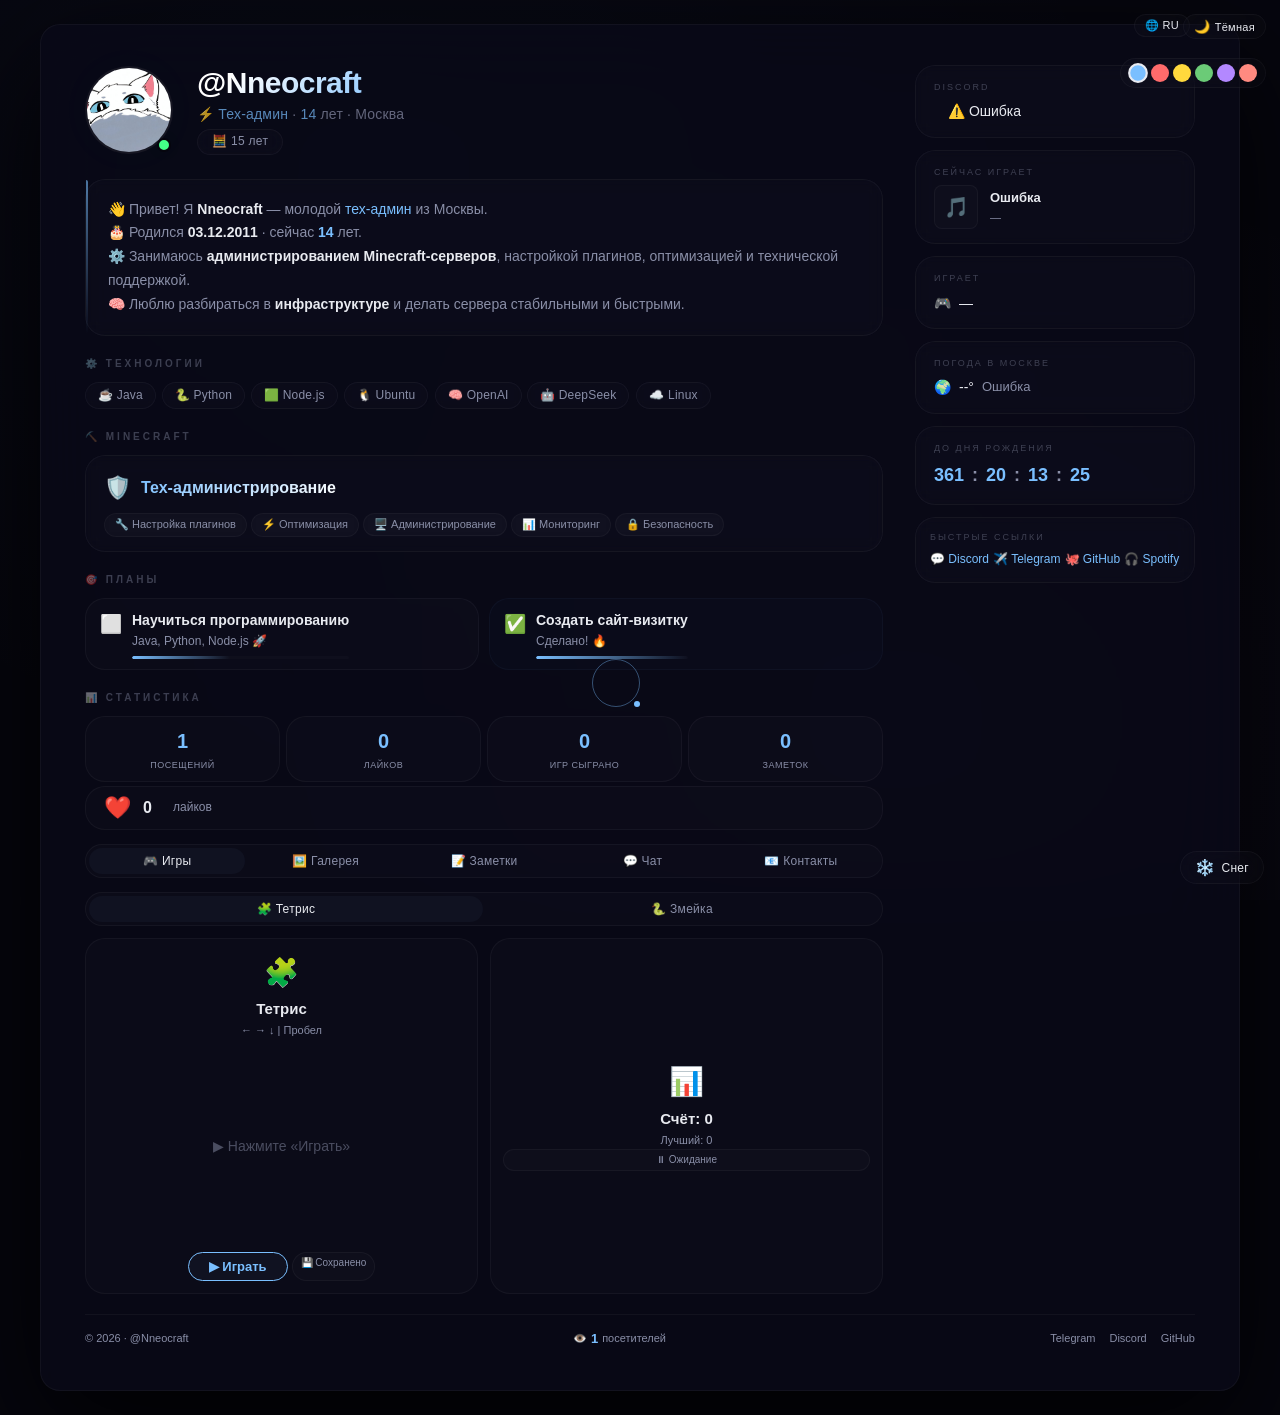
==== commit 7cc29018: "Update index.html" ====
--- a/index.html
+++ b/index.html
@@ -9,9 +9,6 @@
     <meta name="apple-mobile-web-app-capable" content="yes" />
     <link rel="apple-touch-icon" href="avatar.png" />
     <style>
-        /* ============================================================
-           ПЕРЕМЕННЫЕ — СТИЛЬНЫЙ, ВЗРОСЛЫЙ ДИЗАЙН
-           ============================================================ */
         :root {
             --bg: #06060e;
             --card: rgba(10, 10, 24, 0.78);
@@ -75,9 +72,6 @@
             --glass-hover: rgba(200, 100, 255, 0.03);
         }
 
-        /* ============================================================
-           БАЗА
-           ============================================================ */
         * { margin: 0; padding: 0; box-sizing: border-box; }
         html { scroll-behavior: smooth; }
 
@@ -98,9 +92,6 @@
             -webkit-font-smoothing: antialiased;
         }
 
-        /* ============================================================
-           КУРСОР
-           ============================================================ */
         .cursor-dot {
             position: fixed;
             width: 6px;
@@ -129,9 +120,6 @@
         a, button, .link, .tab-btn, .game-btn, .goal-item, .tech, .note-card, .chat-msg, .link-btn,
         .theme-toggle, .lang-toggle, .like-btn, .notes-action, .snow-toggle { cursor: none; }
 
-        /* ============================================================
-           СНЕГОПАД
-           ============================================================ */
         #snowCanvas {
             position: fixed;
             top: 0;
@@ -144,9 +132,6 @@
         }
         #snowCanvas.hidden { display: none; }
 
-        /* ============================================================
-           КНОПКА ВКЛ/ВЫКЛ СНЕГА
-           ============================================================ */
         .snow-toggle {
             position: fixed;
             bottom: 16px;
@@ -175,9 +160,6 @@
         }
         .snow-toggle .icon { font-size: 16px; }
 
-        /* ============================================================
-           ФОН
-           ============================================================ */
         .bg-gradient-animated {
             position: fixed;
             inset: 0;
@@ -221,9 +203,6 @@
             100% { transform: translate(0, 0) scale(1); opacity: 0.4; }
         }
 
-        /* ============================================================
-           КАРТОЧКА
-           ============================================================ */
         .card {
             position: relative;
             z-index: 1;
@@ -260,9 +239,6 @@
         .left-col { min-width: 0; }
         .right-col { display: flex; flex-direction: column; gap: 12px; }
 
-        /* ============================================================
-           ШАПКА
-           ============================================================ */
         .header {
             display: flex;
             align-items: center;
@@ -335,9 +311,6 @@
         }
         .age-chip:hover { background: var(--glass-hover); border-color: var(--border-hover); }
 
-        /* ============================================================
-           БИО
-           ============================================================ */
         .bio {
             color: var(--text-secondary);
             padding: 18px 22px;
@@ -366,9 +339,6 @@
         .bio strong { color: var(--text); font-weight: 600; }
         .bio .hl { color: var(--accent); font-weight: 500; }
 
-        /* ============================================================
-           ЗАГОЛОВКИ
-           ============================================================ */
         .section-title {
             font-size: 10px;
             text-transform: uppercase;
@@ -379,9 +349,6 @@
             opacity: 0.4;
         }
 
-        /* ============================================================
-           ПРАВАЯ КОЛОНКА — СТАТУСЫ
-           ============================================================ */
         .status-card {
             background: var(--glass);
             border-radius: var(--radius);
@@ -450,9 +417,6 @@
         .spotify-mini .track { font-size: 13px; font-weight: 600; color: var(--text); white-space: nowrap; overflow: hidden; text-overflow: ellipsis; }
         .spotify-mini .artist { font-size: 11px; color: var(--text-secondary); white-space: nowrap; overflow: hidden; text-overflow: ellipsis; }
 
-        /* ============================================================
-           ТЕХНОЛОГИИ
-           ============================================================ */
         .tech-wrap { display: flex; flex-wrap: wrap; gap: 6px; }
         .tech {
             background: var(--glass);
@@ -478,9 +442,6 @@
             box-shadow: 0 4px 20px rgba(0,0,0,0.1);
         }
 
-        /* ============================================================
-           MINECRAFT
-           ============================================================ */
         .mc-block {
             padding: 14px 18px;
             background: var(--glass);
@@ -513,9 +474,6 @@
         }
         .mc-tag:hover { background: var(--glass-hover); color: var(--text); border-color: var(--border-hover); }
 
-        /* ============================================================
-           ПЛАНЫ
-           ============================================================ */
         .goals-grid {
             display: grid;
             grid-template-columns: 1fr 1fr;
@@ -542,9 +500,6 @@
         .goal-progress { margin-top: 5px; height: 3px; background: var(--glass); border-radius: 4px; overflow: hidden; }
         .goal-bar { height: 100%; background: linear-gradient(90deg, var(--accent), transparent); border-radius: 4px; transition: width 0.6s ease; }
 
-        /* ============================================================
-           СТАТИСТИКА
-           ============================================================ */
         .stats-grid {
             display: grid;
             grid-template-columns: repeat(auto-fit, minmax(90px, 1fr));
@@ -563,9 +518,6 @@
         .stats-item .number { font-size: 20px; font-weight: 700; color: var(--accent); }
         .stats-item .label { font-size: 9px; color: var(--text-secondary); margin-top: 1px; text-transform: uppercase; letter-spacing: 0.5px; }
 
-        /* ============================================================
-           ЛАЙКИ
-           ============================================================ */
         .like-section {
             display: flex;
             align-items: center;
@@ -592,9 +544,6 @@
         @keyframes likeAnim { 0% { transform: scale(1); } 50% { transform: scale(1.3); } 100% { transform: scale(1); } }
         .like-count { font-size: 16px; font-weight: 600; color: var(--text); min-width: 20px; }
 
-        /* ============================================================
-           ВКЛАДКИ
-           ============================================================ */
         .tabs, .game-tabs {
             display: flex;
             gap: 2px;
@@ -628,9 +577,6 @@
         .game-content { display: none; animation: fadeUp 0.3s ease; }
         .game-content.active { display: block; }
 
-        /* ============================================================
-           ИГРЫ
-           ============================================================ */
         .game-grid { display: grid; grid-template-columns: 1fr 1fr; gap: 12px; }
         @media (max-width: 640px) { .game-grid { grid-template-columns: 1fr; } }
         .game-card {
@@ -713,9 +659,6 @@
         .mobile-controls span { visibility: hidden; }
         @media (pointer: coarse) { .mobile-controls { display: grid; } }
 
-        /* ============================================================
-           ЗАМЕТКИ
-           ============================================================ */
         .notes-toolbar { display: flex; gap: 6px; margin-bottom: 8px; flex-wrap: wrap; }
         .notes-toolbar input {
             flex: 1; min-width: 80px; padding: 5px 10px; border-radius: 20px; border: 1px solid var(--border);
@@ -780,9 +723,6 @@
         }
         .notes-input-row button:hover { background: rgba(120, 180, 255, 0.06); box-shadow: 0 0 40px var(--accent-glow); }
 
-        /* ============================================================
-           ЧАТ
-           ============================================================ */
         .chat-container {
             background: var(--glass); border-radius: var(--radius); padding: 12px 16px; border: 1px solid var(--border);
         }
@@ -822,9 +762,6 @@
         }
         .chat-input-row button:hover { background: rgba(120, 180, 255, 0.06); box-shadow: 0 0 40px var(--accent-glow); }
 
-        /* ============================================================
-           ПОГОДА
-           ============================================================ */
         .weather {
             display: flex; align-items: center; gap: 10px; padding: 8px 14px; background: var(--glass);
             border-radius: var(--radius); border: 1px solid var(--border); margin: 4px 0 2px; flex-wrap: wrap;
@@ -837,9 +774,6 @@
         .weather-temp { color: var(--text); font-weight: 600; font-size: 15px; }
         .weather-desc { color: var(--text-secondary); font-size: 11px; background: var(--glass); padding: 1px 10px; border-radius: 30px; }
 
-        /* ============================================================
-           ТАЙМЕР
-           ============================================================ */
         .birthday-timer {
             padding: 10px 14px; background: var(--glass); border-radius: var(--radius); border: 1px solid var(--border);
             text-align: center; margin: 4px 0 2px; transition: all 0.3s ease;
@@ -850,9 +784,6 @@
         .birthday-time span { display: inline-block; min-width: 32px; }
         .birthday-time .sep { color: var(--text-secondary); min-width: 4px; }
 
-        /* ============================================================
-           ССЫЛКИ
-           ============================================================ */
         .links {
             display: grid;
             grid-template-columns: 1fr 1fr;
@@ -875,9 +806,6 @@
         .link:hover .link-chip { background: var(--glass-hover); }
         .link.full { grid-column: 1 / -1; justify-content: center; }
 
-        /* ============================================================
-           ФУТЕР
-           ============================================================ */
         .footer {
             margin-top: 20px; padding-top: 14px; border-top: 1px solid var(--border);
             display: flex; justify-content: space-between; align-items: center; flex-wrap: wrap; gap: 6px;
@@ -889,9 +817,6 @@
         .visitors { display: flex; align-items: center; gap: 4px; }
         .visitors-count { font-weight: 600; color: var(--accent); font-size: 13px; }
 
-        /* ============================================================
-           УПРАВЛЕНИЕ
-           ============================================================ */
         .theme-toggle, .lang-toggle {
             position: fixed;
             z-index: 100;
@@ -933,9 +858,6 @@
         .color-picker button:hover { transform: scale(1.15); }
         .color-picker button.active { border-color: var(--text); transform: scale(1.1); }
 
-        /* ============================================================
-           ФОРМА ОБРАТНОЙ СВЯЗИ
-           ============================================================ */
         .contact-form {
             background: var(--glass); border-radius: var(--radius); padding: 16px 20px; border: 1px solid var(--border);
             transition: all 0.3s ease; margin: 6px 0 4px;
@@ -961,9 +883,6 @@
         }
         .contact-form button:hover { background: rgba(120, 180, 255, 0.06); box-shadow: 0 0 40px var(--accent-glow); }
 
-        /* ============================================================
-           ГАЛЕРЕЯ
-           ============================================================ */
         .gallery-grid {
             display: grid;
             grid-template-columns: repeat(auto-fill, minmax(120px, 1fr));
@@ -1028,9 +947,6 @@
         }
         .gallery-upload button:hover { background: rgba(120, 180, 255, 0.06); box-shadow: 0 0 40px var(--accent-glow); }
 
-        /* ============================================================
-           ЗАГРУЗЧИК
-           ============================================================ */
         #loader {
             position: fixed;
             inset: 0;
@@ -1059,9 +975,6 @@
         @keyframes spin { to { transform: rotate(360deg); } }
         #loader p { font-size: 14px; color: var(--text-secondary); letter-spacing: 2px; opacity: 0.7; }
 
-        /* ============================================================
-           АДАПТИВ
-           ============================================================ */
         @media (max-width: 820px) {
             .right-col { order: -1; display: grid; grid-template-columns: 1fr 1fr; gap: 8px; }
             .right-col .status-card { margin: 0; }
@@ -1139,8 +1052,6 @@
         <span class="theme-icon" id="themeIcon">🌙</span>
         <span id="themeLabel">Тёмная</span>
     </button>
-
-    <!-- КНОПКА ВКЛ/ВЫКЛ СНЕГА -->
     <button class="snow-toggle" id="snowToggle">
         <span class="icon">❄️</span>
         <span id="snowLabel">Снег</span>
@@ -1653,7 +1564,115 @@
         let currentLang = localStorage.getItem('lang') || 'ru';
 
         // ============================================================
-        // === ПРИМЕНЕНИЕ ПЕРЕВОДОВ (с проверками) ===
+        // === СНЕГОПАД (запускается сразу) ===
+        // ============================================================
+        const snowCanvas = document.getElementById('snowCanvas');
+        const ctx = snowCanvas.getContext('2d');
+        let snowflakes = [];
+        let snowActive = localStorage.getItem('snowActive') !== 'false';
+        let animationFrame;
+
+        function resizeCanvas() {
+            snowCanvas.width = window.innerWidth;
+            snowCanvas.height = window.innerHeight;
+        }
+        window.addEventListener('resize', resizeCanvas);
+        resizeCanvas();
+
+        class Snowflake {
+            constructor() {
+                this.reset();
+            }
+            reset() {
+                this.x = Math.random() * snowCanvas.width;
+                this.y = Math.random() * -snowCanvas.height;
+                this.radius = Math.random() * 3 + 1.5;
+                this.speed = Math.random() * 1.5 + 0.5;
+                this.wind = Math.random() * 0.6 - 0.3;
+                this.opacity = Math.random() * 0.6 + 0.3;
+                this.swing = Math.random() * 0.02;
+                this.angle = Math.random() * Math.PI * 2;
+            }
+            update() {
+                this.y += this.speed;
+                this.x += this.wind + Math.sin(this.angle) * 0.3;
+                this.angle += this.swing;
+                if (this.y > snowCanvas.height + 20) {
+                    this.reset();
+                    this.y = -10;
+                }
+                if (this.x > snowCanvas.width + 20) this.x = -20;
+                if (this.x < -20) this.x = snowCanvas.width + 20;
+            }
+            draw() {
+                ctx.beginPath();
+                ctx.arc(this.x, this.y, this.radius, 0, Math.PI * 2);
+                ctx.fillStyle = `rgba(255, 255, 255, ${this.opacity})`;
+                ctx.fill();
+                if (this.radius > 2.5) {
+                    ctx.shadowColor = 'rgba(255, 255, 255, 0.1)';
+                    ctx.shadowBlur = 10;
+                }
+            }
+        }
+
+        function createSnowflakes(count = 180) {
+            snowflakes = [];
+            for (let i = 0; i < count; i++) {
+                const flake = new Snowflake();
+                flake.y = Math.random() * snowCanvas.height;
+                snowflakes.push(flake);
+            }
+        }
+
+        function animateSnow() {
+            ctx.clearRect(0, 0, snowCanvas.width, snowCanvas.height);
+            ctx.shadowBlur = 0;
+            for (const flake of snowflakes) {
+                flake.update();
+                flake.draw();
+            }
+            ctx.shadowBlur = 0;
+            animationFrame = requestAnimationFrame(animateSnow);
+        }
+
+        function toggleSnow(show) {
+            snowActive = show;
+            localStorage.setItem('snowActive', String(show));
+            const t = translations[currentLang];
+            if (show) {
+                snowCanvas.classList.remove('hidden');
+                if (!animationFrame) animateSnow();
+                document.getElementById('snowLabel').textContent = t.snowLabel;
+                document.querySelector('.snow-toggle .icon').textContent = '❄️';
+            } else {
+                snowCanvas.classList.add('hidden');
+                if (animationFrame) {
+                    cancelAnimationFrame(animationFrame);
+                    animationFrame = null;
+                }
+                document.getElementById('snowLabel').textContent = t.snowOffLabel;
+                document.querySelector('.snow-toggle .icon').textContent = '☀️';
+            }
+        }
+
+        document.getElementById('snowToggle').addEventListener('click', function() {
+            toggleSnow(!snowActive);
+        });
+
+        // Сразу запускаем снег
+        createSnowflakes();
+        if (snowActive) {
+            snowCanvas.classList.remove('hidden');
+            animateSnow();
+        } else {
+            snowCanvas.classList.add('hidden');
+            document.getElementById('snowLabel').textContent = translations[currentLang].snowOffLabel;
+            document.querySelector('.snow-toggle .icon').textContent = '☀️';
+        }
+
+        // ============================================================
+        // === ПРИМЕНЕНИЕ ПЕРЕВОДОВ ===
         // ============================================================
         function applyLanguage(lang) {
             const t = translations[lang];
@@ -1713,13 +1732,11 @@
                 langToggle: t.langToggle
             };
 
-            // Применяем текстовые поля
             for (const [id, value] of Object.entries(elements)) {
                 const el = document.getElementById(id);
                 if (el) el.textContent = value;
             }
 
-            // HTML-поля
             const subTitleEl = document.getElementById('subTitle');
             if (subTitleEl) subTitleEl.innerHTML = t.subTitle;
 
@@ -1732,7 +1749,6 @@
             const snakeBestLabel = document.getElementById('snakeBestLabel');
             if (snakeBestLabel) snakeBestLabel.innerHTML = t.snakeBestLabel;
 
-            // Плейсхолдеры
             const noteSearch = document.getElementById('noteSearch');
             if (noteSearch) noteSearch.placeholder = t.noteSearch;
             const noteTitle = document.getElementById('noteTitle');
@@ -1752,7 +1768,6 @@
             const contactMessage = document.getElementById('contactMessage');
             if (contactMessage) contactMessage.placeholder = t.contactMessagePlaceholder;
 
-            // Select options
             const noteColor = document.getElementById('noteColor');
             if (noteColor && noteColor.options) {
                 if (noteColor.options[0]) noteColor.options[0].text = t.noteColorDark;
@@ -1763,7 +1778,6 @@
                 if (noteColor.options[5]) noteColor.options[5].text = t.noteColorOrange;
             }
 
-            // Снег
             const snowLabel = document.getElementById('snowLabel');
             if (snowLabel) {
                 snowLabel.textContent = snowActive ? t.snowLabel : t.snowOffLabel;
@@ -1835,118 +1849,7 @@
             document.getElementById('loader').classList.add('hidden');
             applyLanguage(currentLang);
             updateStats();
-            initSnow();
         });
-
-        // ============================================================
-        // === СНЕГОПАД ===
-        // ============================================================
-        const snowCanvas = document.getElementById('snowCanvas');
-        const ctx = snowCanvas.getContext('2d');
-        let snowflakes = [];
-        let snowActive = localStorage.getItem('snowActive') !== 'false';
-        let animationFrame;
-
-        function resizeCanvas() {
-            snowCanvas.width = window.innerWidth;
-            snowCanvas.height = window.innerHeight;
-        }
-        window.addEventListener('resize', resizeCanvas);
-        resizeCanvas();
-
-        class Snowflake {
-            constructor() {
-                this.reset();
-            }
-            reset() {
-                this.x = Math.random() * snowCanvas.width;
-                this.y = Math.random() * -snowCanvas.height;
-                this.radius = Math.random() * 3 + 1.5;
-                this.speed = Math.random() * 1.5 + 0.5;
-                this.wind = Math.random() * 0.6 - 0.3;
-                this.opacity = Math.random() * 0.6 + 0.3;
-                this.swing = Math.random() * 0.02;
-                this.angle = Math.random() * Math.PI * 2;
-            }
-            update() {
-                this.y += this.speed;
-                this.x += this.wind + Math.sin(this.angle) * 0.3;
-                this.angle += this.swing;
-                if (this.y > snowCanvas.height + 20) {
-                    this.reset();
-                    this.y = -10;
-                }
-                if (this.x > snowCanvas.width + 20) this.x = -20;
-                if (this.x < -20) this.x = snowCanvas.width + 20;
-            }
-            draw() {
-                ctx.beginPath();
-                ctx.arc(this.x, this.y, this.radius, 0, Math.PI * 2);
-                ctx.fillStyle = `rgba(255, 255, 255, ${this.opacity})`;
-                ctx.fill();
-                if (this.radius > 2.5) {
-                    ctx.shadowColor = 'rgba(255, 255, 255, 0.1)';
-                    ctx.shadowBlur = 10;
-                }
-            }
-        }
-
-        function createSnowflakes(count = 180) {
-            snowflakes = [];
-            for (let i = 0; i < count; i++) {
-                const flake = new Snowflake();
-                flake.y = Math.random() * snowCanvas.height;
-                snowflakes.push(flake);
-            }
-        }
-
-        function animateSnow() {
-            ctx.clearRect(0, 0, snowCanvas.width, snowCanvas.height);
-            ctx.shadowBlur = 0;
-            for (const flake of snowflakes) {
-                flake.update();
-                flake.draw();
-            }
-            ctx.shadowBlur = 0;
-            animationFrame = requestAnimationFrame(animateSnow);
-        }
-
-        function toggleSnow(show) {
-            snowActive = show;
-            localStorage.setItem('snowActive', String(show));
-            const t = translations[currentLang];
-            if (show) {
-                snowCanvas.classList.remove('hidden');
-                if (!animationFrame) animateSnow();
-                document.getElementById('snowLabel').textContent = t.snowLabel;
-                document.querySelector('.snow-toggle .icon').textContent = '❄️';
-            } else {
-                snowCanvas.classList.add('hidden');
-                if (animationFrame) {
-                    cancelAnimationFrame(animationFrame);
-                    animationFrame = null;
-                }
-                document.getElementById('snowLabel').textContent = t.snowOffLabel;
-                document.querySelector('.snow-toggle .icon').textContent = '☀️';
-            }
-        }
-
-        document.getElementById('snowToggle').addEventListener('click', function() {
-            toggleSnow(!snowActive);
-        });
-
-        function initSnow() {
-            createSnowflakes();
-            if (snowActive) {
-                snowCanvas.classList.remove('hidden');
-                animateSnow();
-            } else {
-                snowCanvas.classList.add('hidden');
-                const t = translations[currentLang];
-                document.getElementById('snowLabel').textContent = t.snowOffLabel;
-                document.querySelector('.snow-toggle .icon').textContent = '☀️';
-            }
-        }
 
         // ============================================================
         // === СТАТИСТИКА ===
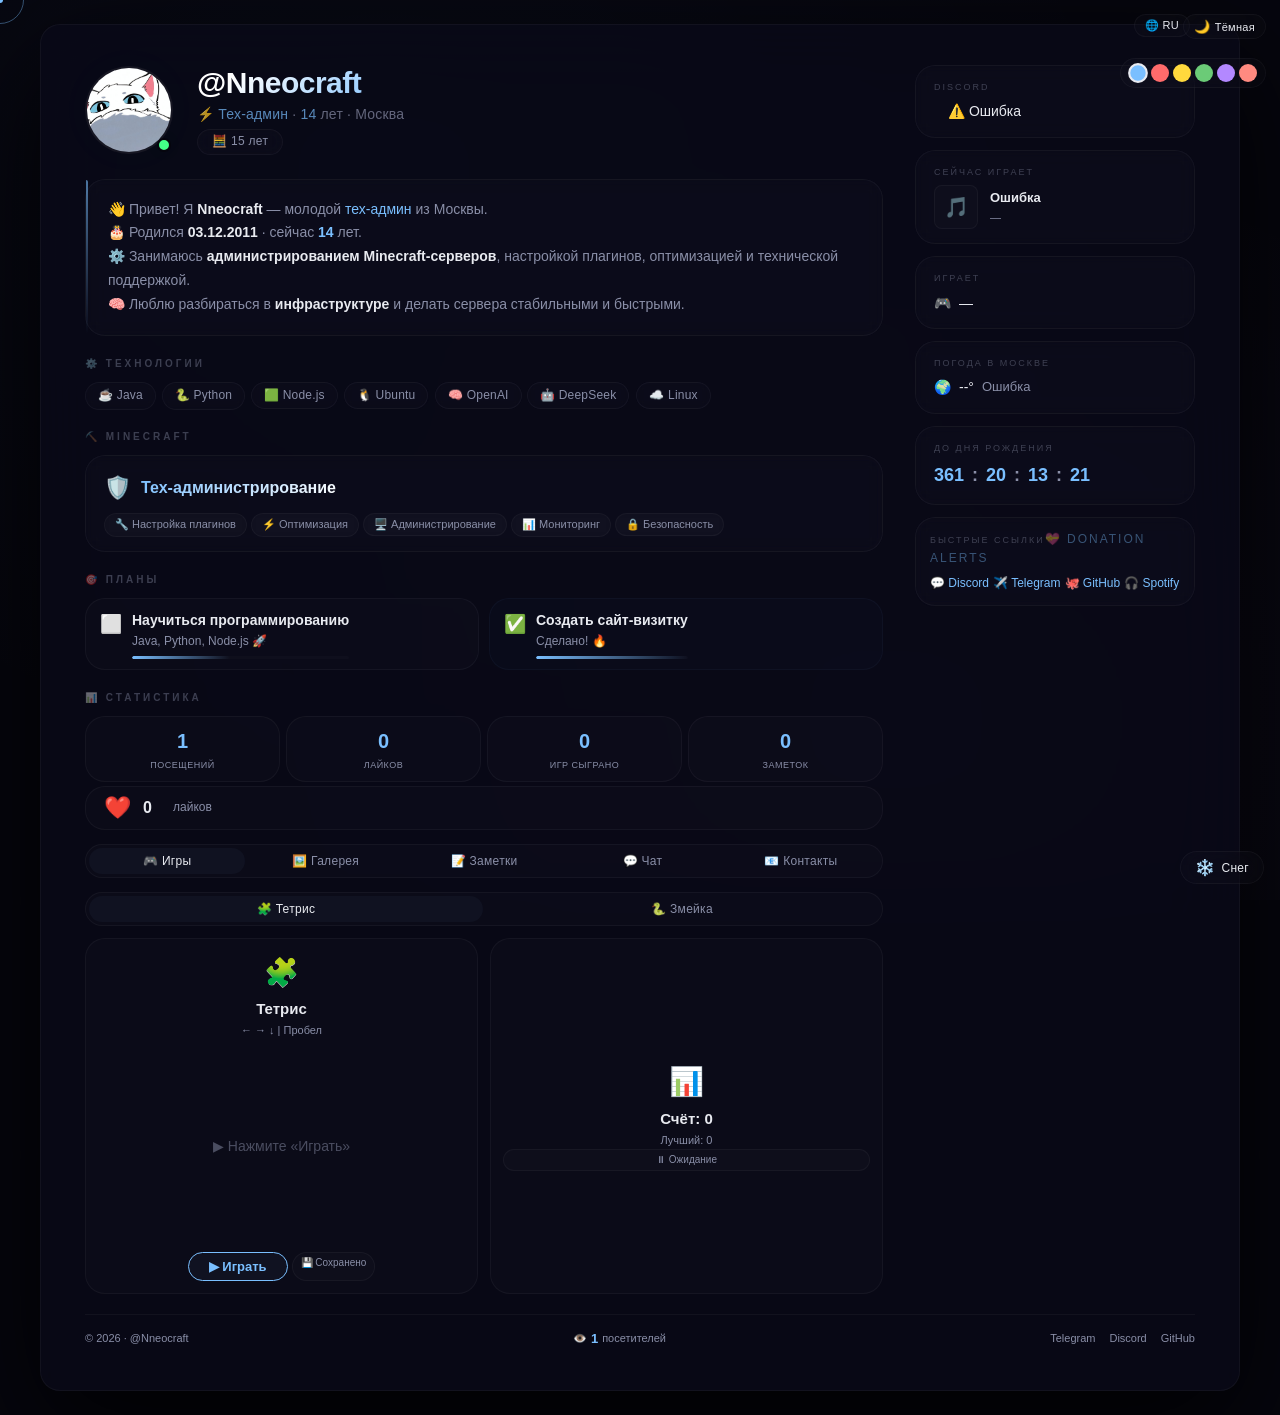
==== commit ff6495d1: "Update index.html" ====
--- a/index.html
+++ b/index.html
@@ -9,6 +9,9 @@
     <meta name="apple-mobile-web-app-capable" content="yes" />
     <link rel="apple-touch-icon" href="avatar.png" />
     <style>
+        /* ============================================================
+           ВСЕ СТИЛИ (те же, что были ранее)
+           ============================================================ */
         :root {
             --bg: #06060e;
             --card: rgba(10, 10, 24, 0.78);
@@ -1564,20 +1567,20 @@
         let currentLang = localStorage.getItem('lang') || 'ru';
 
         // ============================================================
-        // === СНЕГОПАД (запускается сразу) ===
-        // ============================================================
+        // === СНЕГОПАД (запускается после загрузки страницы) ===
+        // ============================================================
+        let snowActive = localStorage.getItem('snowActive') !== 'false';
+        let snowflakes = [];
+        let animationFrame = null;
         const snowCanvas = document.getElementById('snowCanvas');
         const ctx = snowCanvas.getContext('2d');
-        let snowflakes = [];
-        let snowActive = localStorage.getItem('snowActive') !== 'false';
-        let animationFrame;
-
-        function resizeCanvas() {
+
+        function resizeSnowCanvas() {
             snowCanvas.width = window.innerWidth;
             snowCanvas.height = window.innerHeight;
         }
-        window.addEventListener('resize', resizeCanvas);
-        resizeCanvas();
+        window.addEventListener('resize', resizeSnowCanvas);
+        resizeSnowCanvas();
 
         class Snowflake {
             constructor() {
@@ -1659,17 +1662,6 @@
         document.getElementById('snowToggle').addEventListener('click', function() {
             toggleSnow(!snowActive);
         });
-
-        // Сразу запускаем снег
-        createSnowflakes();
-        if (snowActive) {
-            snowCanvas.classList.remove('hidden');
-            animateSnow();
-        } else {
-            snowCanvas.classList.add('hidden');
-            document.getElementById('snowLabel').textContent = translations[currentLang].snowOffLabel;
-            document.querySelector('.snow-toggle .icon').textContent = '☀️';
-        }
 
         // ============================================================
         // === ПРИМЕНЕНИЕ ПЕРЕВОДОВ ===
@@ -1790,6 +1782,22 @@
         }
 
         // ============================================================
+        // === ЗАПУСК СНЕГА ПОСЛЕ ЗАГРУЗКИ СТРАНИЦЫ ===
+        // ============================================================
+        function initSnow() {
+            createSnowflakes();
+            if (snowActive) {
+                snowCanvas.classList.remove('hidden');
+                animateSnow();
+            } else {
+                snowCanvas.classList.add('hidden');
+                const t = translations[currentLang];
+                document.getElementById('snowLabel').textContent = t.snowOffLabel;
+                document.querySelector('.snow-toggle .icon').textContent = '☀️';
+            }
+        }
+
+        // ============================================================
         // === КНОПКА ПЕРЕКЛЮЧЕНИЯ ЯЗЫКА ===
         // ============================================================
         document.getElementById('langToggle').addEventListener('click', function() {
@@ -1845,9 +1853,17 @@
         // ============================================================
         // === ЗАГРУЗКА ===
         // ============================================================
-        window.addEventListener('load', () => {
+        window.addEventListener('load', function() {
+            // Скрываем загрузчик
             document.getElementById('loader').classList.add('hidden');
+
+            // Запускаем снег
+            initSnow();
+
+            // Применяем язык
             applyLanguage(currentLang);
+
+            // Обновляем статистику
             updateStats();
         });
 
@@ -2897,6 +2913,36 @@
                 if (a === 'right' && sDir.dx !== -1) sNext = { dx: 1, dy: 0 };
             }));
         });
+
+        // ============================================================
+        // === ДОБАВЛЯЕМ ССЫЛКУ НА DONATION ALERTS ===
+        // ============================================================
+        // Добавляем ссылку в блок быстрых ссылок (правая колонка)
+        const quickLinks = document.querySelector('.status-card:last-child div');
+        if (quickLinks) {
+            const daLink = document.createElement('a');
+            daLink.href = 'https://www.donationalerts.com/r/trutor';
+            daLink.target = '_blank';
+            daLink.style.cssText =
+                'color:var(--accent);text-decoration:none;font-size:12px;font-weight:500;';
+            daLink.textContent = '💝 Donation Alerts';
+            quickLinks.appendChild(daLink);
+        }
+
+        // Также добавляем в основной блок ссылок (внизу страницы)
+        const linksContainer = document.querySelector('.links');
+        if (linksContainer) {
+            const daLinkFull = document.createElement('a');
+            daLinkFull.href = 'https://www.donationalerts.com/r/trutor';
+            daLinkFull.target = '_blank';
+            daLinkFull.className = 'link full';
+            daLinkFull.innerHTML = `
+                <span class="link-icon">💝</span>
+                <span class="link-label">Donation Alerts</span>
+                <span class="link-chip">поддержать</span>
+            `;
+            linksContainer.appendChild(daLinkFull);
+        }
     </script>
 </body>
 </html>
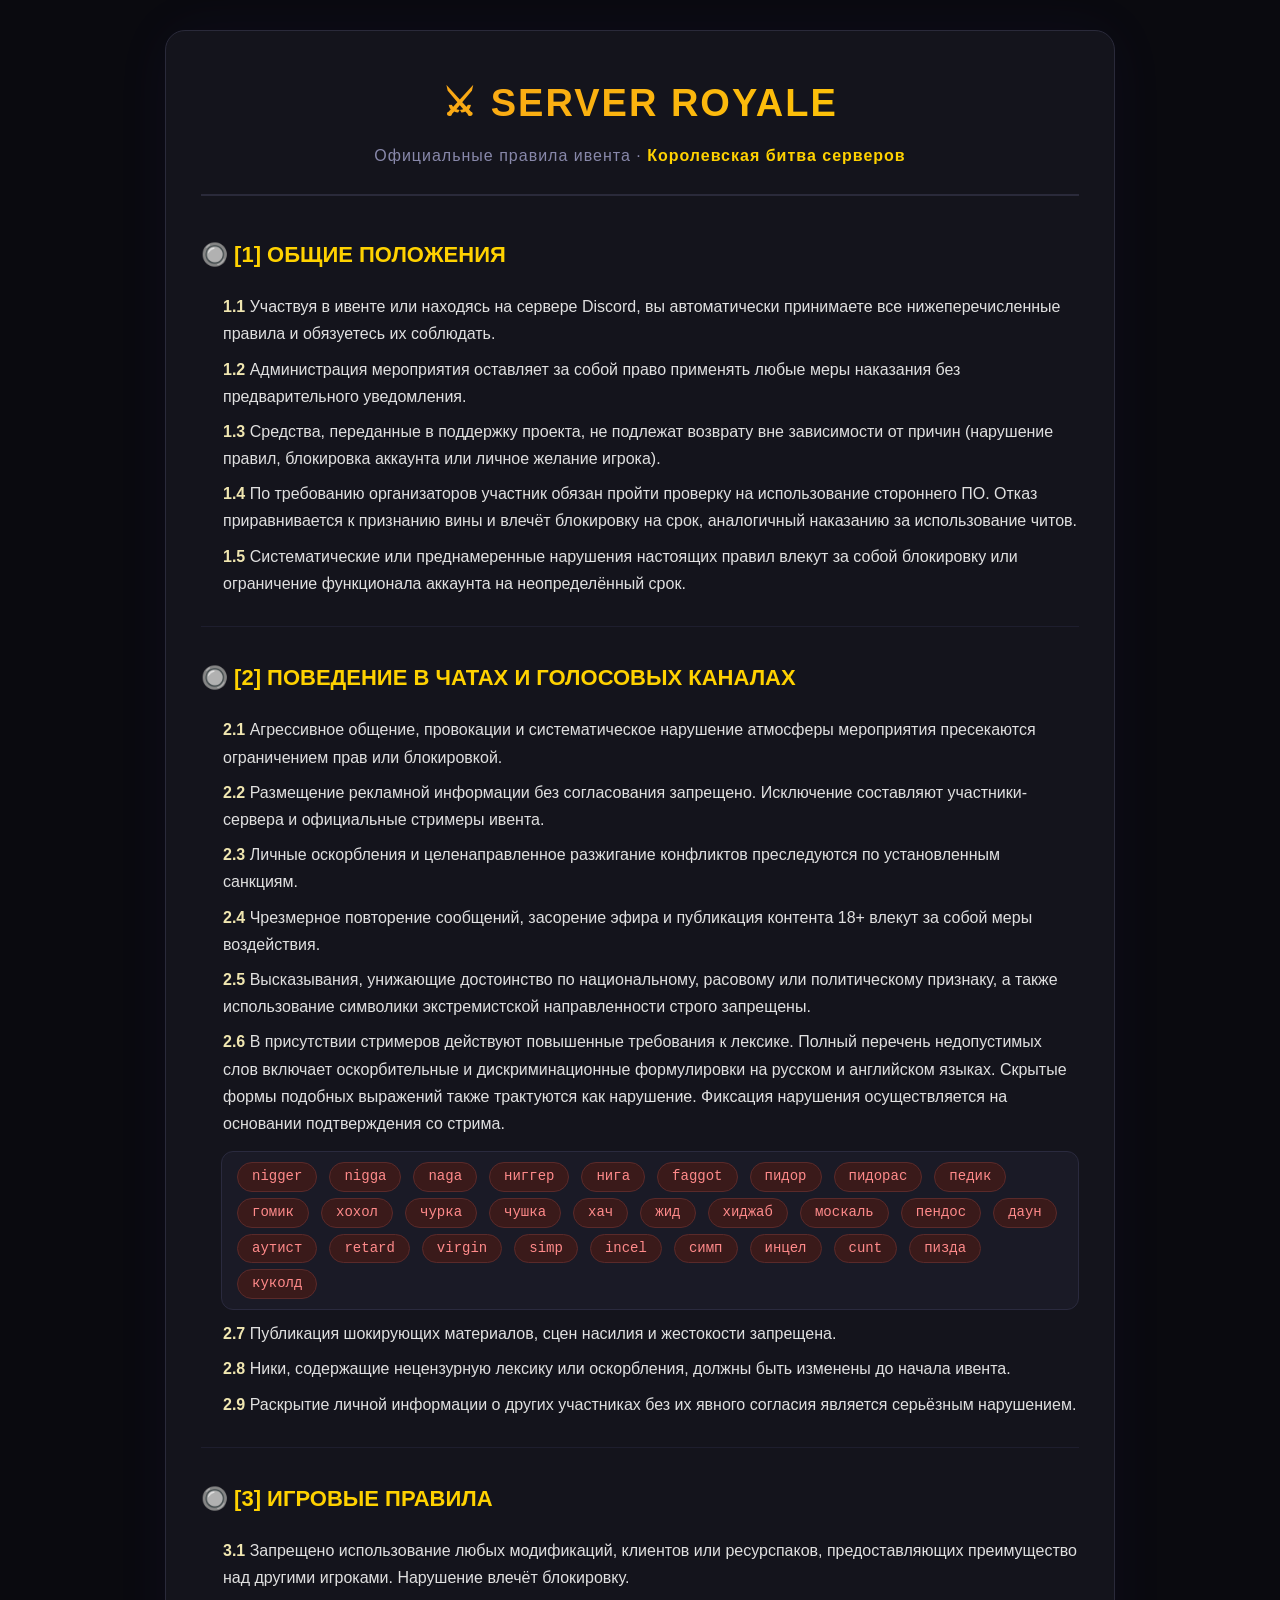
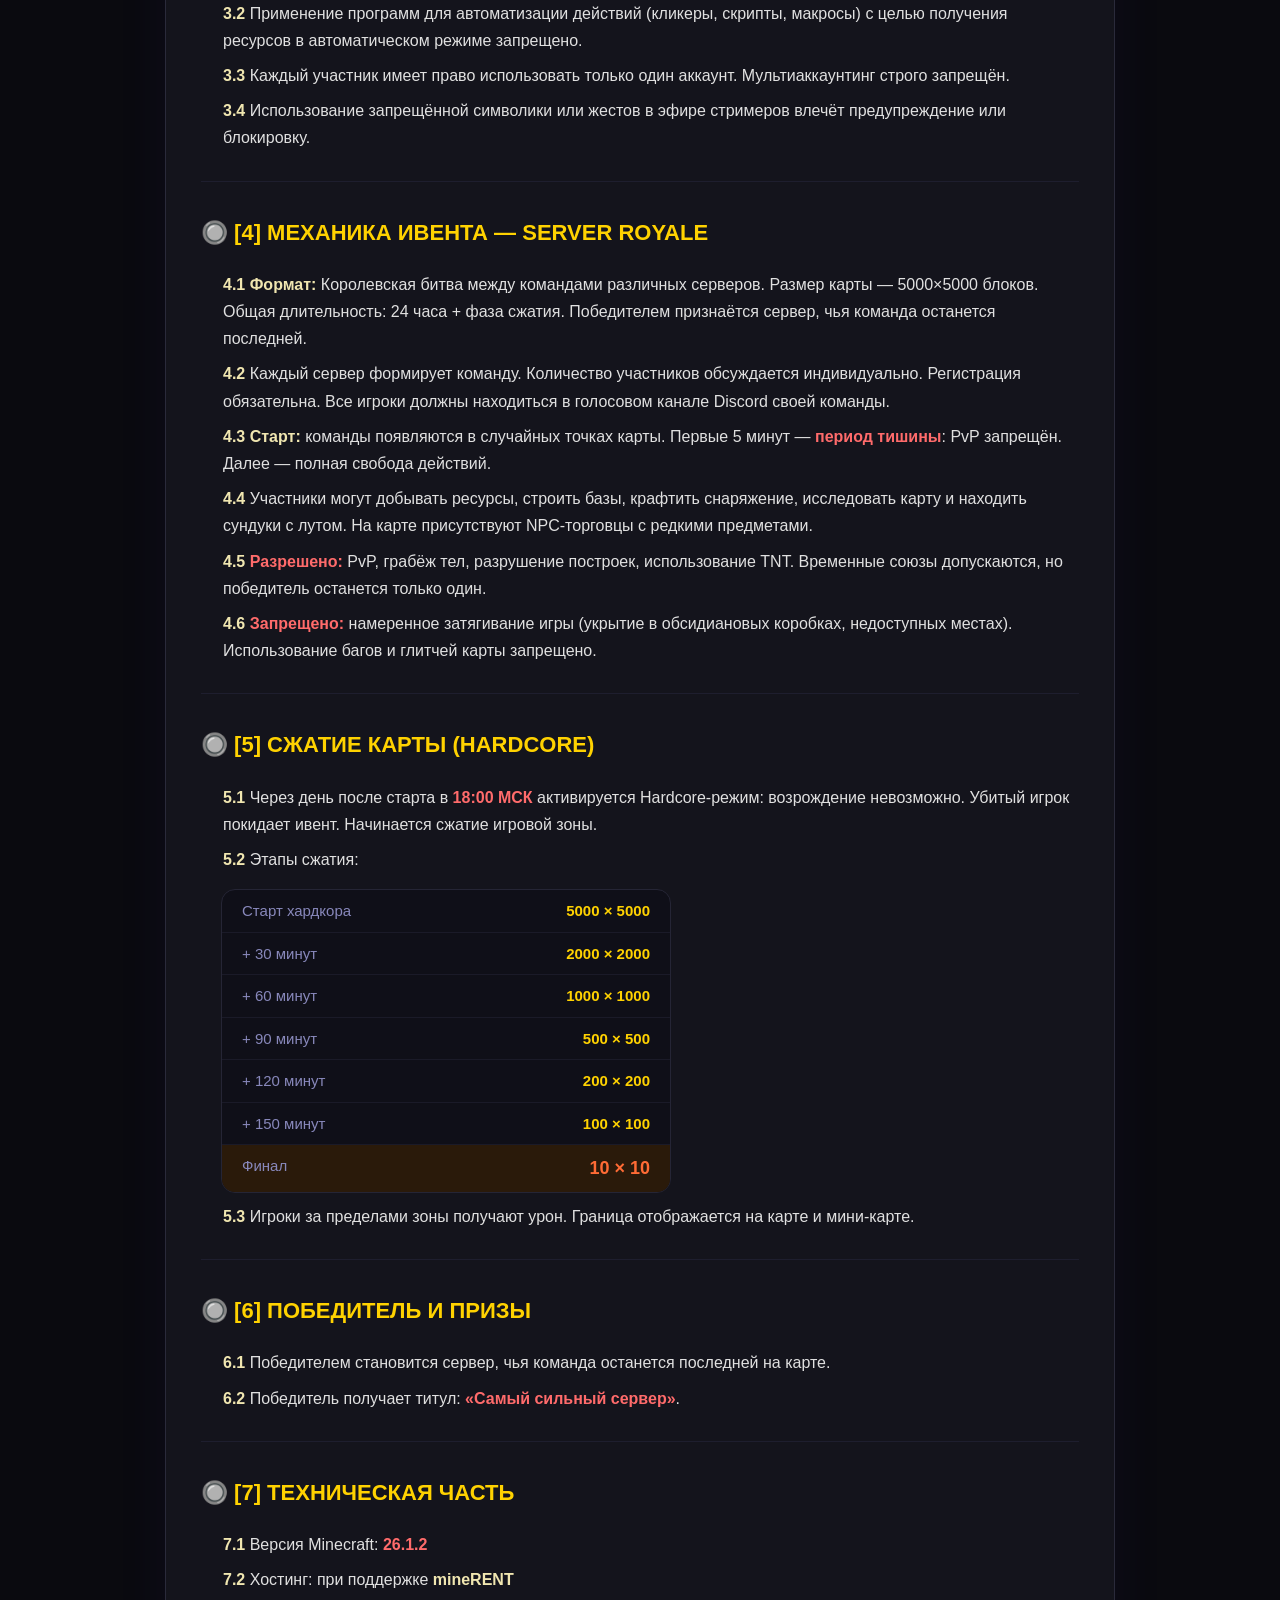
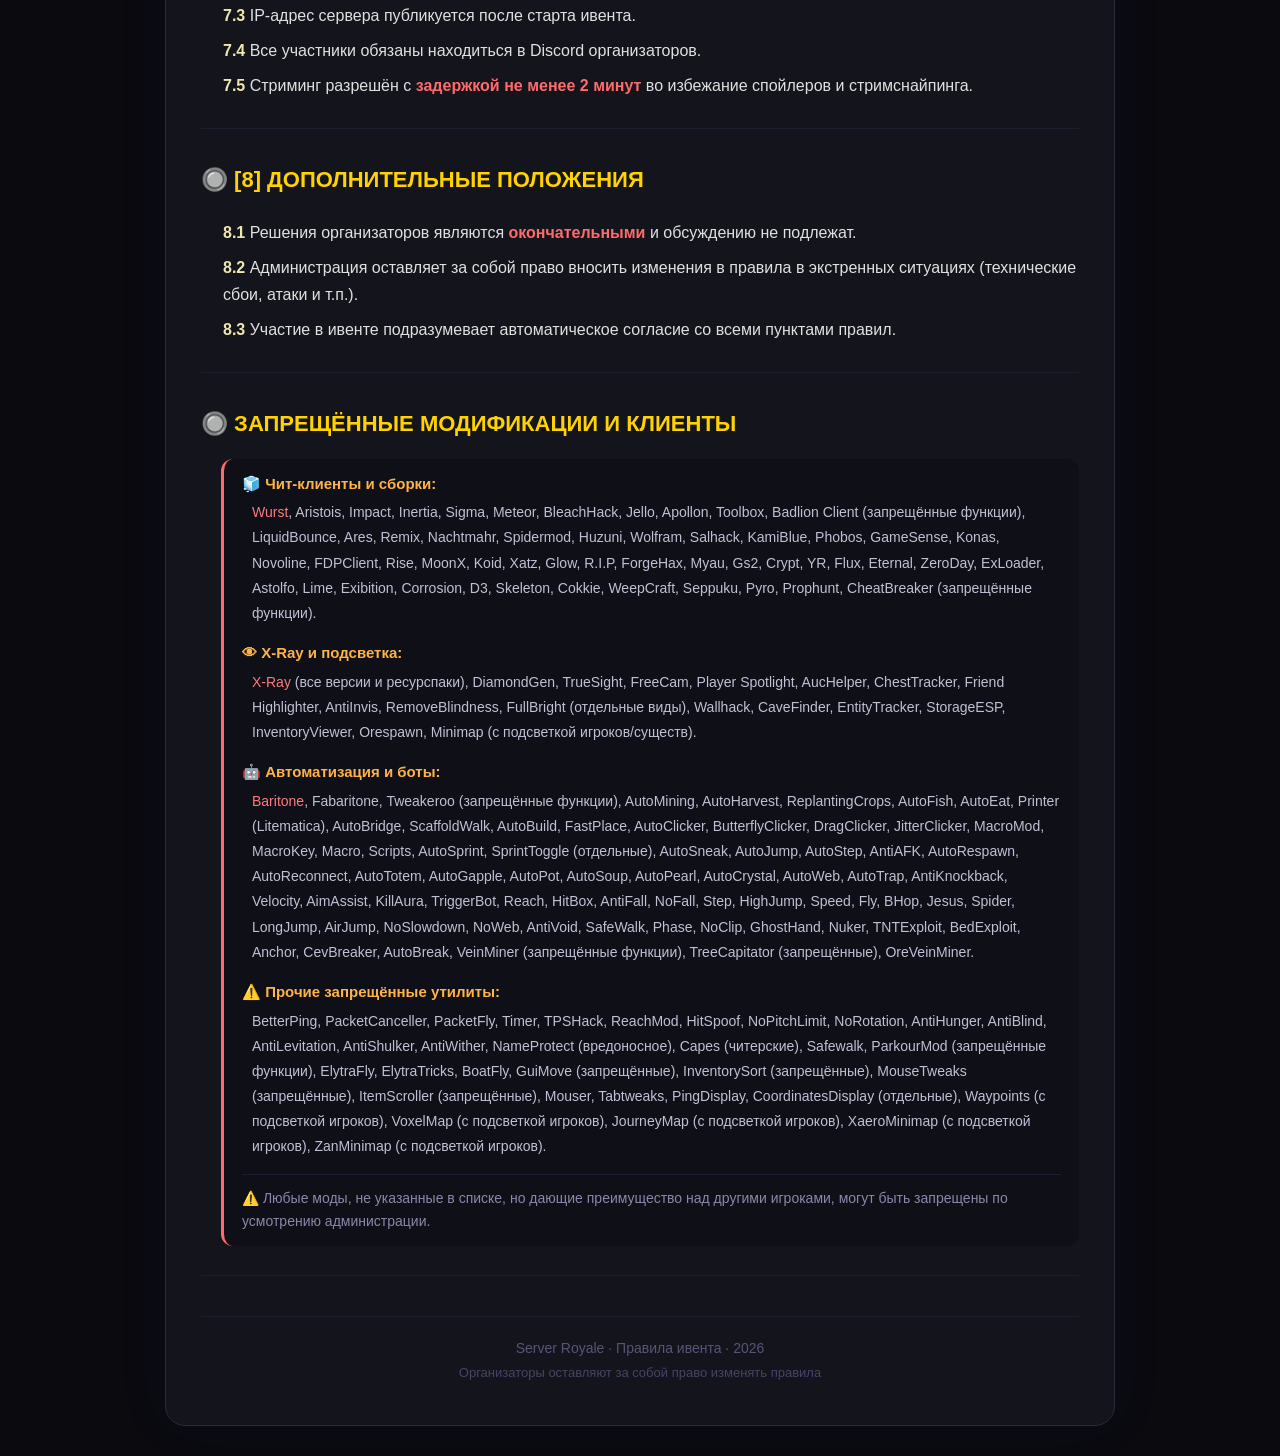
==== commit 4edbdc3d: "Update index.html" ====
--- a/index.html
+++ b/index.html
@@ -2,2947 +2,463 @@
 <html lang="ru">
 <head>
     <meta charset="UTF-8" />
-    <meta name="viewport" content="width=device-width, initial-scale=1.0, maximum-scale=1.0, user-scalable=no"/>
-    <title>Nneocraft · Тех-админ</title>
-    <link rel="manifest" href="manifest.json" />
-    <meta name="theme-color" content="#04040a" />
-    <meta name="apple-mobile-web-app-capable" content="yes" />
-    <link rel="apple-touch-icon" href="avatar.png" />
+    <meta name="viewport" content="width=device-width, initial-scale=1.0"/>
+    <title>Server Royale — Правила ивента</title>
     <style>
-        /* ============================================================
-           ВСЕ СТИЛИ (те же, что были ранее)
-           ============================================================ */
-        :root {
-            --bg: #06060e;
-            --card: rgba(10, 10, 24, 0.78);
-            --text: #e8eaf0;
-            --text-secondary: #8a8fa8;
-            --border: rgba(255, 255, 255, 0.04);
-            --border-hover: rgba(120, 180, 255, 0.12);
-            --accent: #7abfff;
-            --accent-soft: rgba(120, 180, 255, 0.06);
-            --accent-glow: rgba(120, 180, 255, 0.05);
-            --shadow: 0 40px 120px rgba(0,0,0,0.9);
-            --glass: rgba(255,255,255,0.015);
-            --glass-hover: rgba(255,255,255,0.03);
-            --radius: 20px;
-            --transition: 0.4s cubic-bezier(0.22, 1, 0.36, 1);
-            --font: 'Inter', -apple-system, 'Segoe UI', sans-serif;
-        }
-
-        [data-theme="light"] {
-            --bg: #eef2f8;
-            --card: rgba(255, 255, 255, 0.6);
-            --text: #1a1a2e;
-            --text-secondary: #5a5f7a;
-            --border: rgba(0,0,0,0.04);
-            --border-hover: rgba(80, 140, 255, 0.12);
-            --accent: #4a7aff;
-            --accent-soft: rgba(74, 122, 255, 0.04);
-            --accent-glow: rgba(74, 122, 255, 0.04);
-            --shadow: 0 40px 100px rgba(80, 140, 255, 0.06);
-            --glass: rgba(0,0,0,0.01);
-            --glass-hover: rgba(0,0,0,0.02);
-        }
-
-        [data-theme="blue"] {
-            --bg: #020b1a;
-            --card: rgba(4, 16, 36, 0.8);
-            --text: #d4ecff;
-            --text-secondary: #7a9fc4;
-            --border: rgba(100, 200, 255, 0.04);
-            --border-hover: rgba(100, 200, 255, 0.12);
-            --accent: #4fc3f7;
-            --accent-soft: rgba(79, 195, 247, 0.04);
-            --accent-glow: rgba(79, 195, 247, 0.04);
-            --shadow: 0 40px 100px rgba(0,40,80,0.6);
-            --glass: rgba(100, 200, 255, 0.01);
-            --glass-hover: rgba(100, 200, 255, 0.03);
-        }
-
-        [data-theme="purple"] {
-            --bg: #0a0018;
-            --card: rgba(14, 4, 36, 0.8);
-            --text: #f0e4ff;
-            --text-secondary: #a88acf;
-            --border: rgba(200, 100, 255, 0.04);
-            --border-hover: rgba(200, 100, 255, 0.12);
-            --accent: #b388ff;
-            --accent-soft: rgba(179, 136, 255, 0.04);
-            --accent-glow: rgba(179, 136, 255, 0.04);
-            --shadow: 0 40px 100px rgba(40,0,80,0.6);
-            --glass: rgba(200, 100, 255, 0.01);
-            --glass-hover: rgba(200, 100, 255, 0.03);
-        }
-
-        * { margin: 0; padding: 0; box-sizing: border-box; }
-        html { scroll-behavior: smooth; }
+        * {
+            margin: 0;
+            padding: 0;
+            box-sizing: border-box;
+        }
 
         body {
-            font-family: var(--font);
-            background: var(--bg);
-            color: var(--text);
-            min-height: 100vh;
-            display: flex;
-            align-items: center;
-            justify-content: center;
-            padding: 24px;
-            position: relative;
-            transition: background 0.8s ease, color 0.8s ease;
-            line-height: 1.6;
-            overflow-x: hidden;
-            cursor: none;
-            -webkit-font-smoothing: antialiased;
-        }
-
-        .cursor-dot {
-            position: fixed;
-            width: 6px;
-            height: 6px;
-            background: var(--accent);
-            border-radius: 50%;
-            pointer-events: none;
-            z-index: 9999;
-            transition: transform 0.08s ease, background 0.3s ease;
-            transform: translate(-50%, -50%);
-            box-shadow: 0 0 30px var(--accent-glow);
-        }
-        .cursor-ring {
-            position: fixed;
-            width: 48px;
-            height: 48px;
-            border: 1.5px solid var(--accent);
-            border-radius: 50%;
-            pointer-events: none;
-            z-index: 9998;
-            transition: transform 0.2s ease, width 0.3s ease, height 0.3s ease, border-color 0.3s ease, opacity 0.3s ease;
-            transform: translate(-50%, -50%);
-            opacity: 0.4;
-        }
-        .cursor-ring.hover { width: 72px; height: 72px; border-color: var(--text); opacity: 0.15; border-width: 1px; }
-        a, button, .link, .tab-btn, .game-btn, .goal-item, .tech, .note-card, .chat-msg, .link-btn,
-        .theme-toggle, .lang-toggle, .like-btn, .notes-action, .snow-toggle { cursor: none; }
-
-        #snowCanvas {
-            position: fixed;
-            top: 0;
-            left: 0;
-            width: 100%;
-            height: 100%;
-            z-index: 0;
-            pointer-events: none;
-            display: block;
-        }
-        #snowCanvas.hidden { display: none; }
-
-        .snow-toggle {
-            position: fixed;
-            bottom: 16px;
-            right: 16px;
-            z-index: 100;
-            background: var(--glass);
-            border: 1px solid var(--border);
-            border-radius: 40px;
-            padding: 6px 14px;
-            color: var(--text);
-            font-family: inherit;
-            font-weight: 500;
-            font-size: 12px;
-            cursor: pointer;
-            backdrop-filter: blur(16px);
-            transition: all 0.3s ease;
-            display: flex;
-            align-items: center;
-            gap: 6px;
-            letter-spacing: 0.3px;
-        }
-        .snow-toggle:hover {
-            background: var(--glass-hover);
-            border-color: var(--border-hover);
-            transform: scale(1.02);
-        }
-        .snow-toggle .icon { font-size: 16px; }
-
-        .bg-gradient-animated {
-            position: fixed;
-            inset: 0;
-            z-index: 0;
-            pointer-events: none;
-            background: radial-gradient(ellipse at 30% 20%, rgba(80, 140, 255, 0.03) 0%, transparent 60%),
-                        radial-gradient(ellipse at 70% 80%, rgba(180, 120, 255, 0.03) 0%, transparent 60%),
-                        var(--bg);
-            transition: background 0.8s ease;
-        }
-
-        .particles {
-            position: fixed;
-            inset: 0;
-            z-index: 0;
-            pointer-events: none;
-            overflow: hidden;
-        }
-        .particle {
-            position: absolute;
-            width: 2px;
-            height: 2px;
-            background: rgba(255,255,255,0.04);
-            border-radius: 50%;
-            animation: float 20s infinite linear;
-        }
-        .particle:nth-child(1) { left: 10%; top: 20%; animation-duration: 22s; }
-        .particle:nth-child(2) { left: 25%; top: 60%; animation-duration: 18s; animation-delay: 2s; }
-        .particle:nth-child(3) { left: 50%; top: 10%; animation-duration: 25s; animation-delay: 4s; }
-        .particle:nth-child(4) { left: 70%; top: 70%; animation-duration: 20s; animation-delay: 1s; }
-        .particle:nth-child(5) { left: 85%; top: 30%; animation-duration: 23s; animation-delay: 3s; }
-        .particle:nth-child(6) { left: 40%; top: 85%; animation-duration: 19s; animation-delay: 5s; }
-        .particle:nth-child(7) { left: 15%; top: 90%; animation-duration: 21s; animation-delay: 2.5s; }
-        .particle:nth-child(8) { left: 90%; top: 55%; animation-duration: 24s; animation-delay: 1.5s; }
-
-        @keyframes float {
-            0% { transform: translate(0, 0) scale(1); opacity: 0.4; }
-            25% { transform: translate(30px, -40px) scale(1.5); opacity: 0.6; }
-            50% { transform: translate(-20px, 30px) scale(0.8); opacity: 0.3; }
-            75% { transform: translate(15px, -20px) scale(1.2); opacity: 0.5; }
-            100% { transform: translate(0, 0) scale(1); opacity: 0.4; }
-        }
-
-        .card {
-            position: relative;
-            z-index: 1;
-            max-width: 1200px;
-            width: 100%;
-            background: var(--card);
-            backdrop-filter: blur(40px) saturate(1.2);
-            -webkit-backdrop-filter: blur(40px) saturate(1.2);
-            border-radius: var(--radius);
-            padding: 40px 44px;
-            border: 1px solid var(--border);
-            box-shadow: var(--shadow);
-            transition: transform 0.5s var(--transition), box-shadow 0.5s var(--transition), background 0.8s ease;
-            animation: cardIn 0.8s var(--transition) forwards;
-            opacity: 0;
-        }
-        @keyframes cardIn { to { opacity: 1; transform: translateY(0); } }
-        .card:hover { transform: translateY(-3px); box-shadow: 0 50px 140px rgba(0,0,0,0.8); }
-
-        .main-grid {
-            display: grid;
-            grid-template-columns: 1fr 280px;
-            gap: 32px;
-        }
-        @media (max-width: 820px) {
-            .main-grid { grid-template-columns: 1fr; }
-            .right-col { order: -1; display: grid; grid-template-columns: 1fr 1fr; gap: 8px; }
-            .right-col .status-card:last-child { grid-column: 1 / -1; }
-        }
-        @media (max-width: 640px) {
-            .right-col { grid-template-columns: 1fr; }
-        }
-
-        .left-col { min-width: 0; }
-        .right-col { display: flex; flex-direction: column; gap: 12px; }
+            background: #0a0a0f;
+            font-family: 'Segoe UI', Tahoma, Geneva, Verdana, sans-serif;
+            color: #e0e0e0;
+            padding: 30px 20px;
+            line-height: 1.7;
+        }
+
+        .container {
+            max-width: 950px;
+            margin: 0 auto;
+            background: #14141c;
+            padding: 40px 35px;
+            border-radius: 20px;
+            border: 1px solid #2a2a3a;
+            box-shadow: 0 0 60px rgba(100, 70, 255, 0.05);
+        }
 
         .header {
-            display: flex;
-            align-items: center;
-            gap: 24px;
-            margin-bottom: 24px;
-            flex-wrap: wrap;
-        }
-        .avatar-wrap { position: relative; flex-shrink: 0; }
-        .avatar {
-            width: 88px;
-            height: 88px;
-            border-radius: 50%;
-            object-fit: cover;
-            display: block;
-            border: 2px solid var(--border);
-            background: #0e0e1a;
-            transition: border-color 0.4s ease, box-shadow 0.4s ease, transform 0.4s ease;
-            box-shadow: 0 0 60px rgba(120, 180, 255, 0.02);
-        }
-        .avatar:hover { border-color: var(--accent); box-shadow: 0 0 80px var(--accent-glow); transform: scale(1.02); }
-        .online-badge {
-            position: absolute;
-            bottom: 2px;
-            right: 2px;
-            width: 14px;
-            height: 14px;
-            background: #44ff88;
-            border-radius: 50%;
-            border: 2.5px solid var(--bg);
-            box-shadow: 0 0 40px rgba(68, 255, 136, 0.08);
-            animation: pulse 2.4s ease-in-out infinite;
-        }
-        @keyframes pulse {
-            0%, 100% { transform: scale(1); }
-            50% { transform: scale(1.15); box-shadow: 0 0 50px rgba(68, 255, 136, 0.15); }
-        }
-
-        .name h1 {
-            font-size: 30px;
-            font-weight: 700;
-            letter-spacing: -0.5px;
-            background: linear-gradient(135deg, #fff 20%, var(--accent) 100%);
+            text-align: center;
+            margin-bottom: 40px;
+            border-bottom: 2px solid #2a2a3a;
+            padding-bottom: 25px;
+        }
+
+        .header h1 {
+            font-size: 38px;
+            font-weight: 900;
+            background: linear-gradient(135deg, #f7971e, #ffd200);
             -webkit-background-clip: text;
             -webkit-text-fill-color: transparent;
-            line-height: 1.2;
-        }
-        .name .sub {
-            font-size: 14px;
-            color: var(--text-secondary);
-            margin-top: 2px;
-            opacity: 0.7;
-            font-weight: 400;
-            letter-spacing: 0.2px;
-        }
-        .name .sub span { color: var(--accent); font-weight: 500; -webkit-text-fill-color: var(--accent); }
-        .age-chip {
-            display: inline-block;
-            background: var(--glass);
-            padding: 2px 14px;
-            border-radius: 40px;
-            font-size: 12px;
-            font-weight: 500;
-            color: var(--text-secondary);
-            border: 1px solid var(--border);
-            margin-top: 4px;
-            transition: all 0.3s ease;
-            cursor: default;
-            backdrop-filter: blur(8px);
-            letter-spacing: 0.3px;
-        }
-        .age-chip:hover { background: var(--glass-hover); border-color: var(--border-hover); }
-
-        .bio {
-            color: var(--text-secondary);
-            padding: 18px 22px;
-            background: var(--glass);
-            border-radius: var(--radius);
-            border: 1px solid var(--border);
-            margin: 12px 0 18px;
-            position: relative;
-            backdrop-filter: blur(8px);
-            transition: all 0.3s ease;
-            font-size: 14px;
-            line-height: 1.7;
-        }
-        .bio:hover { border-color: var(--border-hover); }
-        .bio::before {
-            content: '';
-            position: absolute;
-            top: 0;
-            left: 0;
-            width: 2px;
-            height: 100%;
-            background: linear-gradient(180deg, var(--accent), transparent);
-            border-radius: 0 2px 2px 0;
-            opacity: 0.6;
-        }
-        .bio strong { color: var(--text); font-weight: 600; }
-        .bio .hl { color: var(--accent); font-weight: 500; }
+            background-clip: text;
+            letter-spacing: 2px;
+            text-transform: uppercase;
+        }
+
+        .header .sub {
+            color: #8888aa;
+            font-size: 16px;
+            margin-top: 6px;
+            letter-spacing: 1px;
+        }
+
+        .header .sub span {
+            color: #ffd200;
+            font-weight: 600;
+        }
+
+        .section {
+            margin-bottom: 32px;
+            padding-bottom: 25px;
+            border-bottom: 1px solid #1e1e2e;
+        }
+
+        .section:last-child {
+            border-bottom: none;
+            margin-bottom: 0;
+        }
 
         .section-title {
-            font-size: 10px;
-            text-transform: uppercase;
-            letter-spacing: 3px;
-            color: var(--text-secondary);
-            font-weight: 600;
-            margin: 20px 0 10px;
-            opacity: 0.4;
-        }
-
-        .status-card {
-            background: var(--glass);
-            border-radius: var(--radius);
-            padding: 14px 18px;
-            border: 1px solid var(--border);
-            transition: all 0.3s ease;
-            backdrop-filter: blur(8px);
-        }
-        .status-card:hover {
-            background: var(--glass-hover);
-            border-color: var(--border-hover);
-        }
-        .status-card .label {
-            font-size: 9px;
-            text-transform: uppercase;
-            letter-spacing: 2px;
-            color: var(--text-secondary);
-            opacity: 0.4;
-            margin-bottom: 6px;
-        }
-        .status-card .value {
-            font-size: 14px;
-            font-weight: 500;
-            color: var(--text);
-            display: flex;
-            align-items: center;
-            gap: 8px;
-        }
-        .status-card .value .sub {
-            font-weight: 400;
-            color: var(--text-secondary);
-            font-size: 13px;
-        }
-        .status-card .value .dot {
-            width: 6px;
-            height: 6px;
-            border-radius: 50%;
-            display: inline-block;
-            flex-shrink: 0;
-        }
-        .status-card .value .dot.online { background: #44ff88; animation: pulse 2s infinite; }
-        .status-card .value .dot.idle { background: #ffaa44; }
-        .status-card .value .dot.dnd { background: #ff4444; }
-        .status-card .value .dot.offline { background: #666; }
-
-        .spotify-mini {
-            display: flex;
-            align-items: center;
-            gap: 12px;
-        }
-        .spotify-mini .artwork {
-            width: 44px;
-            height: 44px;
-            border-radius: 8px;
-            flex-shrink: 0;
-            background: var(--glass);
-            border: 1px solid var(--border);
-            overflow: hidden;
-            display: flex;
-            align-items: center;
-            justify-content: center;
-            font-size: 20px;
-        }
-        .spotify-mini .artwork img { width: 100%; height: 100%; object-fit: cover; display: block; }
-        .spotify-mini .info { flex: 1; min-width: 0; }
-        .spotify-mini .track { font-size: 13px; font-weight: 600; color: var(--text); white-space: nowrap; overflow: hidden; text-overflow: ellipsis; }
-        .spotify-mini .artist { font-size: 11px; color: var(--text-secondary); white-space: nowrap; overflow: hidden; text-overflow: ellipsis; }
-
-        .tech-wrap { display: flex; flex-wrap: wrap; gap: 6px; }
-        .tech {
-            background: var(--glass);
-            padding: 3px 12px;
-            border-radius: 40px;
-            font-size: 12px;
-            font-weight: 500;
-            color: var(--text-secondary);
-            border: 1px solid var(--border);
-            transition: all var(--transition);
-            cursor: default;
-            display: flex;
-            align-items: center;
-            gap: 4px;
-            backdrop-filter: blur(4px);
-            letter-spacing: 0.2px;
-        }
-        .tech:hover {
-            background: var(--glass-hover);
-            border-color: var(--border-hover);
-            color: var(--text);
-            transform: translateY(-2px);
-            box-shadow: 0 4px 20px rgba(0,0,0,0.1);
-        }
-
-        .mc-block {
-            padding: 14px 18px;
-            background: var(--glass);
-            border-radius: var(--radius);
-            border: 1px solid var(--border);
-            transition: all 0.3s ease;
-            backdrop-filter: blur(8px);
-        }
-        .mc-block:hover { background: var(--glass-hover); border-color: var(--border-hover); }
-        .mc-head { display: flex; align-items: center; gap: 10px; margin-bottom: 8px; }
-        .mc-icon { font-size: 22px; }
-        .mc-label {
-            font-size: 16px;
-            font-weight: 600;
-            background: linear-gradient(135deg, var(--accent), #fff);
-            -webkit-background-clip: text;
-            -webkit-text-fill-color: transparent;
-        }
-        .mc-tags { display: flex; flex-wrap: wrap; gap: 4px; }
-        .mc-tag {
-            background: var(--glass);
-            padding: 2px 10px;
-            border-radius: 30px;
-            font-size: 11px;
-            font-weight: 500;
-            color: var(--text-secondary);
-            border: 1px solid var(--border);
-            transition: all 0.3s ease;
-            backdrop-filter: blur(4px);
-        }
-        .mc-tag:hover { background: var(--glass-hover); color: var(--text); border-color: var(--border-hover); }
-
-        .goals-grid {
-            display: grid;
-            grid-template-columns: 1fr 1fr;
-            gap: 10px;
-            margin: 8px 0 2px;
-        }
-        @media (max-width: 540px) { .goals-grid { grid-template-columns: 1fr; } }
-        .goal-item {
-            background: var(--glass);
-            border-radius: var(--radius);
-            padding: 10px 14px;
-            border: 1px solid var(--border);
-            display: flex;
-            align-items: flex-start;
-            gap: 10px;
-            transition: all 0.3s ease;
-            cursor: pointer;
-        }
-        .goal-item:hover { background: var(--glass-hover); border-color: var(--border-hover); transform: translateX(3px); }
-        .goal-item.completed { background: rgba(120, 180, 255, 0.02); border-color: rgba(120, 180, 255, 0.04); }
-        .goal-check { font-size: 18px; flex-shrink: 0; margin-top: 1px; }
-        .goal-title { font-size: 14px; font-weight: 600; color: var(--text); }
-        .goal-desc { font-size: 12px; color: var(--text-secondary); margin-top: 1px; }
-        .goal-progress { margin-top: 5px; height: 3px; background: var(--glass); border-radius: 4px; overflow: hidden; }
-        .goal-bar { height: 100%; background: linear-gradient(90deg, var(--accent), transparent); border-radius: 4px; transition: width 0.6s ease; }
-
-        .stats-grid {
-            display: grid;
-            grid-template-columns: repeat(auto-fit, minmax(90px, 1fr));
-            gap: 6px;
-            margin: 4px 0 2px;
-        }
-        .stats-item {
-            background: var(--glass);
-            border-radius: var(--radius);
-            padding: 8px 12px;
-            text-align: center;
-            border: 1px solid var(--border);
-            transition: all 0.3s ease;
-        }
-        .stats-item:hover { background: var(--glass-hover); border-color: var(--border-hover); }
-        .stats-item .number { font-size: 20px; font-weight: 700; color: var(--accent); }
-        .stats-item .label { font-size: 9px; color: var(--text-secondary); margin-top: 1px; text-transform: uppercase; letter-spacing: 0.5px; }
-
-        .like-section {
+            font-size: 22px;
+            font-weight: 700;
+            color: #ffd200;
+            margin-bottom: 16px;
             display: flex;
             align-items: center;
             gap: 10px;
-            padding: 8px 16px;
-            background: var(--glass);
-            border-radius: var(--radius);
-            border: 1px solid var(--border);
-            margin: 4px 0 2px;
-            transition: all 0.3s ease;
-        }
-        .like-section:hover { background: var(--glass-hover); border-color: var(--border-hover); }
-        .like-btn {
-            background: none;
-            border: none;
-            font-size: 22px;
-            cursor: pointer;
-            transition: all 0.3s ease;
-            padding: 2px;
-            line-height: 1;
-        }
-        .like-btn:hover { transform: scale(1.15); }
-        .like-btn.liked { animation: likeAnim 0.4s ease; }
-        @keyframes likeAnim { 0% { transform: scale(1); } 50% { transform: scale(1.3); } 100% { transform: scale(1); } }
-        .like-count { font-size: 16px; font-weight: 600; color: var(--text); min-width: 20px; }
-
-        .tabs, .game-tabs {
+        }
+
+        .section-title .badge {
+            background: #ffd200;
+            color: #0a0a0f;
+            font-size: 13px;
+            font-weight: 800;
+            padding: 0 12px;
+            border-radius: 30px;
+            line-height: 24px;
+        }
+
+        .rule-item {
+            padding: 4px 0 4px 20px;
+            border-left: 2px solid transparent;
+            transition: 0.2s;
+        }
+
+        .rule-item:hover {
+            border-left-color: #ffd200;
+            padding-left: 25px;
+        }
+
+        .rule-item strong {
+            color: #f0e6b0;
+        }
+
+        .rule-item .highlight {
+            color: #ff6b6b;
+            font-weight: 600;
+        }
+
+        .badge-list {
             display: flex;
-            gap: 2px;
-            margin: 14px 0 12px;
-            background: var(--glass);
-            border-radius: 40px;
-            padding: 3px;
-            border: 1px solid var(--border);
             flex-wrap: wrap;
-        }
-        @media (max-width: 600px) { .tabs, .game-tabs { flex-direction: column; border-radius: 16px; } }
-        .tab-btn {
-            flex: 1;
-            padding: 6px 12px;
-            border: none;
-            background: transparent;
-            color: var(--text-secondary);
-            font-family: inherit;
+            gap: 6px 12px;
+            margin: 10px 0 6px 20px;
+            padding: 10px 15px;
+            background: #1a1a26;
+            border-radius: 12px;
+            border: 1px solid #2a2a3e;
+        }
+
+        .badge-list span {
+            background: #2a2a40;
+            padding: 2px 14px;
+            border-radius: 20px;
+            font-size: 14px;
+            color: #d0d0e0;
+            font-family: 'Courier New', monospace;
+        }
+
+        .badge-list .danger {
+            background: #3a1a1a;
+            color: #ff8a8a;
+            border: 1px solid #5a2a2a;
+        }
+
+        .zone-table {
+            margin: 12px 0 6px 20px;
+            background: #0f0f18;
+            border-radius: 14px;
+            overflow: hidden;
+            border: 1px solid #252535;
+            max-width: 450px;
+        }
+
+        .zone-row {
+            display: flex;
+            justify-content: space-between;
+            padding: 8px 20px;
+            border-bottom: 1px solid #1a1a28;
+            font-size: 15px;
+        }
+
+        .zone-row:last-child {
+            border-bottom: none;
+        }
+
+        .zone-row .time {
+            color: #8888bb;
+        }
+
+        .zone-row .size {
+            color: #ffd200;
+            font-weight: 600;
+        }
+
+        .zone-row.final {
+            background: #2a1a0a;
+        }
+
+        .zone-row.final .size {
+            color: #ff6b35;
+            font-size: 18px;
+        }
+
+        .mod-list {
+            margin: 8px 0 4px 20px;
+            padding: 12px 18px;
+            background: #0f0f18;
+            border-radius: 12px;
+            border-left: 3px solid #ff6b6b;
+        }
+
+        .mod-list .category {
+            color: #ffb347;
+            font-weight: 700;
+            font-size: 15px;
+            display: block;
+            margin-top: 14px;
+            margin-bottom: 4px;
+        }
+
+        .mod-list .category:first-child {
+            margin-top: 0;
+        }
+
+        .mod-list .mods {
+            color: #c0c0d5;
+            font-size: 14px;
+            line-height: 1.8;
+            padding-left: 10px;
+        }
+
+        .mod-list .mods .bad {
+            color: #ff7a7a;
             font-weight: 500;
-            font-size: 12px;
-            border-radius: 36px;
-            cursor: pointer;
-            transition: all 0.3s ease;
-            letter-spacing: 0.3px;
-            min-width: 40px;
-        }
-        .tab-btn:hover { color: var(--text); background: var(--glass-hover); }
-        .tab-btn.active { background: rgba(120, 180, 255, 0.04); color: var(--text); }
-        .tab-content { display: none; animation: fadeUp 0.3s ease; }
-        .tab-content.active { display: block; }
-        .game-content { display: none; animation: fadeUp 0.3s ease; }
-        .game-content.active { display: block; }
-
-        .game-grid { display: grid; grid-template-columns: 1fr 1fr; gap: 12px; }
-        @media (max-width: 640px) { .game-grid { grid-template-columns: 1fr; } }
-        .game-card {
-            background: var(--glass);
-            border-radius: var(--radius);
-            padding: 12px;
-            border: 1px solid var(--border);
+        }
+
+        .footer {
             text-align: center;
-            transition: all 0.3s ease;
-        }
-        .game-card:hover { background: var(--glass-hover); border-color: var(--border-hover); transform: translateY(-2px); }
-        .game-card.game-stats { display: flex; flex-direction: column; justify-content: center; }
-        .game-icon { font-size: 28px; display: block; margin-bottom: 2px; }
-        .game-title { font-size: 15px; font-weight: 600; color: var(--text); }
-        .game-desc { font-size: 11px; color: var(--text-secondary); margin-top: 1px; }
-        .game-canvas-wrap { display: flex; justify-content: center; margin-top: 6px; min-height: 200px; align-items: center; }
-        .game-canvas-wrap canvas {
-            border-radius: 12px;
-            background: rgba(10, 10, 22, 0.4);
-            border: 1px solid var(--border);
-            width: 100%;
-            max-width: 240px;
-            height: auto;
-            aspect-ratio: 1 / 1;
-            image-rendering: pixelated;
-            display: none;
-        }
-        .game-canvas-wrap canvas.active { display: block; }
-        .game-canvas-wrap .game-placeholder { font-size: 14px; color: var(--text-secondary); opacity: 0.5; padding: 20px; }
-        .game-controls { display: flex; gap: 4px; justify-content: center; margin-top: 6px; flex-wrap: wrap; }
-        .game-status { font-size: 10px; color: var(--text-secondary); padding: 2px 8px; background: var(--glass); border-radius: 20px; border: 1px solid var(--border); }
-        .game-btn {
-            padding: 3px 12px;
-            border-radius: 20px;
-            border: 1px solid var(--border);
-            background: var(--glass);
-            color: var(--text);
-            font-family: inherit;
-            font-weight: 500;
-            font-size: 11px;
-            cursor: pointer;
-            transition: all 0.3s ease;
-        }
-        .game-btn:hover { background: var(--glass-hover); border-color: var(--border-hover); }
-        .game-btn.primary {
-            border-color: rgba(120, 180, 255, 0.12);
-            background: rgba(120, 180, 255, 0.02);
-            color: var(--accent);
-        }
-        .game-btn.primary:hover { background: rgba(120, 180, 255, 0.06); border-color: rgba(120, 180, 255, 0.15); }
-        .game-btn.play-btn {
-            border-color: var(--accent);
-            background: rgba(120, 180, 255, 0.04);
-            color: var(--accent);
-            font-weight: 600;
-            padding: 6px 20px;
-            font-size: 13px;
-        }
-        .game-btn.play-btn:hover { background: rgba(120, 180, 255, 0.1); box-shadow: 0 0 30px var(--accent-glow); }
-        .mobile-controls {
-            display: none;
-            grid-template-columns: repeat(3, 1fr);
-            gap: 4px;
-            max-width: 130px;
-            margin: 4px auto 0;
-        }
-        .mobile-controls button {
-            background: var(--glass);
-            border: 1px solid var(--border);
-            border-radius: 8px;
-            color: var(--text);
-            font-size: 16px;
-            padding: 4px;
-            cursor: pointer;
-            touch-action: manipulation;
-            user-select: none;
-            transition: 0.15s ease;
-        }
-        .mobile-controls button:active { transform: scale(0.9); background: rgba(120, 180, 255, 0.04); }
-        .mobile-controls span { visibility: hidden; }
-        @media (pointer: coarse) { .mobile-controls { display: grid; } }
-
-        .notes-toolbar { display: flex; gap: 6px; margin-bottom: 8px; flex-wrap: wrap; }
-        .notes-toolbar input {
-            flex: 1; min-width: 80px; padding: 5px 10px; border-radius: 20px; border: 1px solid var(--border);
-            background: var(--glass); color: var(--text); font-family: inherit; font-size: 12px; outline: none;
-            transition: all 0.3s ease;
-        }
-        .notes-toolbar input:focus { border-color: var(--accent); }
-        .notes-toolbar input::placeholder { color: var(--text-secondary); }
-        .notes-action {
-            padding: 5px 10px; border-radius: 20px; border: 1px solid var(--border); background: var(--glass);
-            color: var(--text); font-size: 14px; cursor: pointer; transition: all 0.3s ease; line-height: 1;
-        }
-        .notes-action:hover { background: var(--glass-hover); border-color: var(--border-hover); }
-        .notes-grid {
-            display: grid;
-            grid-template-columns: 1fr 1fr;
-            gap: 8px;
-            margin: 4px 0;
-            max-height: 300px;
-            overflow-y: auto;
-        }
-        .notes-grid::-webkit-scrollbar { width: 3px; }
-        .notes-grid::-webkit-scrollbar-track { background: var(--glass); border-radius: 4px; }
-        .notes-grid::-webkit-scrollbar-thumb { background: var(--accent); border-radius: 4px; }
-        @media (max-width: 540px) { .notes-grid { grid-template-columns: 1fr; } }
-        .note-card {
-            background: var(--glass); border-radius: var(--radius); padding: 10px 12px; border: 1px solid var(--border);
-            transition: all 0.3s ease; position: relative;
-        }
-        .note-card:hover { background: var(--glass-hover); border-color: var(--border-hover); transform: translateY(-1px); }
-        .note-card .sticker { font-size: 18px; display: block; margin-bottom: 1px; }
-        .note-card .title { font-size: 14px; font-weight: 600; color: var(--text); }
-        .note-card .content { font-size: 12px; color: var(--text-secondary); margin-top: 1px; line-height: 1.5; }
-        .note-card .meta {
-            font-size: 10px;
-            color: var(--text-secondary);
-            opacity: 0.5;
-            margin-top: 3px;
-            display: flex;
-            gap: 8px;
-            flex-wrap: wrap;
-        }
-        .note-card .meta .author { color: var(--accent); opacity: 0.7; }
-        .note-card .delete-btn {
-            position: absolute; top: 3px; right: 5px; background: none; border: none; color: var(--text-secondary);
-            cursor: pointer; font-size: 11px; transition: 0.3s; opacity: 0.3;
-        }
-        .note-card .delete-btn:hover { opacity: 1; color: #ff6b6b; }
-        .notes-input-row { display: flex; gap: 5px; flex-wrap: wrap; margin-top: 6px; }
-        .notes-input-row input, .notes-input-row select {
-            padding: 5px 10px; border-radius: 20px; border: 1px solid var(--border); background: var(--glass);
-            color: var(--text); font-family: inherit; font-size: 12px; outline: none; transition: all 0.3s ease;
-            flex: 1; min-width: 50px;
-        }
-        .notes-input-row input:focus, .notes-input-row select:focus { border-color: var(--accent); }
-        .notes-input-row input::placeholder { color: var(--text-secondary); }
-        .notes-input-row select option { background: var(--bg); }
-        .notes-input-row button {
-            padding: 5px 14px; border-radius: 20px; border: 1px solid var(--accent);
-            background: rgba(120, 180, 255, 0.02); color: var(--accent); font-weight: 500; cursor: pointer;
-            font-family: inherit; transition: all 0.3s ease; font-size: 14px;
-        }
-        .notes-input-row button:hover { background: rgba(120, 180, 255, 0.06); box-shadow: 0 0 40px var(--accent-glow); }
-
-        .chat-container {
-            background: var(--glass); border-radius: var(--radius); padding: 12px 16px; border: 1px solid var(--border);
-        }
-        .chat-container:hover { border-color: var(--border-hover); }
-        .chat-messages {
-            max-height: 200px;
-            overflow-y: auto;
-            display: flex;
-            flex-direction: column;
-            gap: 4px;
-            margin-bottom: 6px;
-            padding-right: 4px;
-        }
-        .chat-messages::-webkit-scrollbar { width: 3px; }
-        .chat-messages::-webkit-scrollbar-track { background: var(--glass); border-radius: 4px; }
-        .chat-messages::-webkit-scrollbar-thumb { background: var(--accent); border-radius: 4px; }
-        .chat-msg {
-            background: var(--glass); padding: 5px 10px; border-radius: 12px; border: 1px solid var(--border);
-            font-size: 12px; line-height: 1.5; max-width: 85%; animation: fadeUp 0.3s ease;
-        }
-        .chat-msg.self { align-self: flex-end; background: rgba(120, 180, 255, 0.02); border-color: rgba(120, 180, 255, 0.04); }
-        .chat-msg .name { font-weight: 600; color: var(--accent); font-size: 11px; }
-        .chat-msg .time { font-size: 9px; color: var(--text-secondary); margin-left: 5px; }
-        .chat-msg .text { color: var(--text-secondary); margin-top: 1px; }
-        .chat-input-row { display: flex; gap: 5px; flex-wrap: wrap; }
-        .chat-input-row input {
-            flex: 1; min-width: 50px; padding: 5px 10px; border-radius: 20px; border: 1px solid var(--border);
-            background: var(--glass); color: var(--text); font-family: inherit; font-size: 12px; outline: none;
-            transition: all 0.3s ease;
-        }
-        .chat-input-row input:focus { border-color: var(--accent); }
-        .chat-input-row input::placeholder { color: var(--text-secondary); }
-        .chat-input-row button {
-            padding: 5px 14px; border-radius: 20px; border: 1px solid var(--accent);
-            background: rgba(120, 180, 255, 0.02); color: var(--accent); font-weight: 500; cursor: pointer;
-            font-family: inherit; transition: all 0.3s ease; font-size: 14px;
-        }
-        .chat-input-row button:hover { background: rgba(120, 180, 255, 0.06); box-shadow: 0 0 40px var(--accent-glow); }
-
-        .weather {
-            display: flex; align-items: center; gap: 10px; padding: 8px 14px; background: var(--glass);
-            border-radius: var(--radius); border: 1px solid var(--border); margin: 4px 0 2px; flex-wrap: wrap;
-            transition: all 0.3s ease;
-        }
-        .weather:hover { background: var(--glass-hover); border-color: var(--border-hover); }
-        .weather-icon { font-size: 20px; }
-        .weather-city { color: var(--text-secondary); font-size: 13px; }
-        .weather-city strong { color: var(--text); }
-        .weather-temp { color: var(--text); font-weight: 600; font-size: 15px; }
-        .weather-desc { color: var(--text-secondary); font-size: 11px; background: var(--glass); padding: 1px 10px; border-radius: 30px; }
-
-        .birthday-timer {
-            padding: 10px 14px; background: var(--glass); border-radius: var(--radius); border: 1px solid var(--border);
-            text-align: center; margin: 4px 0 2px; transition: all 0.3s ease;
-        }
-        .birthday-timer:hover { background: var(--glass-hover); border-color: var(--border-hover); }
-        .birthday-label { font-size: 10px; color: var(--text-secondary); text-transform: uppercase; letter-spacing: 2px; }
-        .birthday-time { font-size: 20px; font-weight: 700; color: var(--accent); margin-top: 2px; font-variant-numeric: tabular-nums; }
-        .birthday-time span { display: inline-block; min-width: 32px; }
-        .birthday-time .sep { color: var(--text-secondary); min-width: 4px; }
-
-        .links {
-            display: grid;
-            grid-template-columns: 1fr 1fr;
-            gap: 6px;
-            margin: 14px 0 6px;
-        }
-        @media (max-width: 540px) { .links { grid-template-columns: 1fr; } }
-        .link {
-            display: flex; align-items: center; gap: 8px; padding: 8px 14px; background: var(--glass);
-            border-radius: var(--radius); border: 1px solid var(--border); color: var(--text); text-decoration: none;
-            font-weight: 500; font-size: 13px; transition: all var(--transition); position: relative; overflow: hidden;
-        }
-        .link:hover { background: var(--glass-hover); border-color: var(--border-hover); transform: translateY(-1px); }
-        .link-icon { font-size: 16px; position: relative; z-index: 1; }
-        .link-label { flex: 1; position: relative; z-index: 1; }
-        .link-chip {
-            font-size: 10px; background: var(--glass); padding: 1px 8px; border-radius: 30px; color: var(--text-secondary);
-            font-weight: 400; transition: all 0.3s ease;
-        }
-        .link:hover .link-chip { background: var(--glass-hover); }
-        .link.full { grid-column: 1 / -1; justify-content: center; }
-
-        .footer {
-            margin-top: 20px; padding-top: 14px; border-top: 1px solid var(--border);
-            display: flex; justify-content: space-between; align-items: center; flex-wrap: wrap; gap: 6px;
-            font-size: 11px; color: var(--text-secondary); transition: border-color 0.5s ease;
-        }
-        .footer a { color: var(--text-secondary); text-decoration: none; transition: color 0.3s ease; font-weight: 400; }
-        .footer a:hover { color: var(--accent); }
-        .footer-social { display: flex; gap: 14px; }
-        .visitors { display: flex; align-items: center; gap: 4px; }
-        .visitors-count { font-weight: 600; color: var(--accent); font-size: 13px; }
-
-        .theme-toggle, .lang-toggle {
-            position: fixed;
-            z-index: 100;
-            background: var(--glass);
-            border: 1px solid var(--border);
-            border-radius: 40px;
-            padding: 4px 10px;
-            color: var(--text);
-            font-family: inherit;
-            font-weight: 500;
-            font-size: 11px;
-            cursor: pointer;
-            backdrop-filter: blur(16px);
-            transition: all 0.3s ease;
-            display: flex;
-            align-items: center;
-            gap: 4px;
-            letter-spacing: 0.3px;
-        }
-        .theme-toggle:hover, .lang-toggle:hover {
-            background: var(--glass-hover);
-            border-color: var(--border-hover);
-            transform: scale(1.02);
-        }
-        .theme-toggle .theme-icon { font-size: 13px; }
-        .theme-toggle { top: 14px; right: 14px; }
-        .lang-toggle { top: 14px; right: 90px; }
-
-        .color-picker {
-            position: fixed; top: 58px; right: 14px; z-index: 99; display: flex; gap: 4px;
-            background: var(--glass); padding: 5px 8px; border-radius: 40px; border: 1px solid var(--border);
-            backdrop-filter: blur(16px); transition: all 0.3s ease;
-        }
-        .color-picker:hover { background: var(--glass-hover); border-color: var(--border-hover); }
-        .color-picker button {
-            width: 18px; height: 18px; border-radius: 50%; border: 2px solid transparent; cursor: pointer;
-            transition: all 0.3s ease; padding: 0;
-        }
-        .color-picker button:hover { transform: scale(1.15); }
-        .color-picker button.active { border-color: var(--text); transform: scale(1.1); }
-
-        .contact-form {
-            background: var(--glass); border-radius: var(--radius); padding: 16px 20px; border: 1px solid var(--border);
-            transition: all 0.3s ease; margin: 6px 0 4px;
-        }
-        .contact-form:hover { background: var(--glass-hover); border-color: var(--border-hover); }
-        .contact-form .form-row {
-            display: flex;
-            gap: 10px;
-            flex-wrap: wrap;
-            margin-bottom: 10px;
-        }
-        .contact-form input, .contact-form textarea {
-            flex: 1; min-width: 100px; padding: 8px 14px; border-radius: 20px; border: 1px solid var(--border);
-            background: var(--glass); color: var(--text); font-family: inherit; font-size: 13px; outline: none;
-            transition: all 0.3s ease;
-        }
-        .contact-form input:focus, .contact-form textarea:focus { border-color: var(--accent); }
-        .contact-form textarea { min-height: 70px; resize: vertical; }
-        .contact-form button {
-            padding: 8px 24px; border-radius: 20px; border: 1px solid var(--accent);
-            background: rgba(120, 180, 255, 0.02); color: var(--accent); font-weight: 500; cursor: pointer;
-            font-family: inherit; transition: all 0.3s ease; font-size: 14px;
-        }
-        .contact-form button:hover { background: rgba(120, 180, 255, 0.06); box-shadow: 0 0 40px var(--accent-glow); }
-
-        .gallery-grid {
-            display: grid;
-            grid-template-columns: repeat(auto-fill, minmax(120px, 1fr));
-            gap: 10px;
-            margin: 10px 0;
-        }
-        .gallery-item {
-            position: relative;
-            border-radius: var(--radius);
-            overflow: hidden;
-            border: 1px solid var(--border);
-            aspect-ratio: 1 / 1;
-            background: var(--glass);
-            transition: all 0.3s ease;
-        }
-        .gallery-item:hover {
-            border-color: var(--border-hover);
-            transform: scale(1.02);
-        }
-        .gallery-item img {
-            width: 100%;
-            height: 100%;
-            object-fit: cover;
-            display: block;
-        }
-        .gallery-item .delete-img {
-            position: absolute;
-            top: 4px;
-            right: 4px;
-            background: rgba(0,0,0,0.5);
-            border: none;
-            color: #fff;
-            border-radius: 50%;
-            width: 24px;
-            height: 24px;
-            font-size: 12px;
-            cursor: pointer;
-            transition: 0.3s;
-            opacity: 0;
-            display: flex;
-            align-items: center;
-            justify-content: center;
-        }
-        .gallery-item:hover .delete-img { opacity: 1; }
-        .gallery-item .delete-img:hover { background: #ff4444; transform: scale(1.1); }
-        .gallery-upload {
-            display: flex;
-            gap: 8px;
-            flex-wrap: wrap;
-            margin-top: 8px;
-        }
-        .gallery-upload input[type="file"] {
-            flex: 1; min-width: 100px; padding: 6px 12px; border-radius: 20px; border: 1px solid var(--border);
-            background: var(--glass); color: var(--text); font-family: inherit; font-size: 13px; outline: none;
-            transition: all 0.3s ease;
-        }
-        .gallery-upload input[type="file"]:focus { border-color: var(--accent); }
-        .gallery-upload button {
-            padding: 6px 20px; border-radius: 20px; border: 1px solid var(--accent);
-            background: rgba(120, 180, 255, 0.02); color: var(--accent); font-weight: 500; cursor: pointer;
-            font-family: inherit; transition: all 0.3s ease; font-size: 14px;
-        }
-        .gallery-upload button:hover { background: rgba(120, 180, 255, 0.06); box-shadow: 0 0 40px var(--accent-glow); }
-
-        #loader {
-            position: fixed;
-            inset: 0;
-            z-index: 999;
-            background: var(--bg);
-            display: flex;
-            flex-direction: column;
-            align-items: center;
-            justify-content: center;
-            gap: 20px;
-            transition: opacity 0.8s ease, visibility 0.8s ease;
-        }
-        #loader.hidden {
-            opacity: 0;
-            visibility: hidden;
-            pointer-events: none;
-        }
-        .loader-ring {
-            width: 48px;
-            height: 48px;
-            border-radius: 50%;
-            border: 3px solid var(--border);
-            border-top-color: var(--accent);
-            animation: spin 1s linear infinite;
-        }
-        @keyframes spin { to { transform: rotate(360deg); } }
-        #loader p { font-size: 14px; color: var(--text-secondary); letter-spacing: 2px; opacity: 0.7; }
-
-        @media (max-width: 820px) {
-            .right-col { order: -1; display: grid; grid-template-columns: 1fr 1fr; gap: 8px; }
-            .right-col .status-card { margin: 0; }
-            .right-col .status-card:last-child { grid-column: 1 / -1; }
-        }
-        @media (max-width: 640px) {
-            .card { padding: 20px; }
-            .header { gap: 14px; }
-            .avatar { width: 64px; height: 64px; }
-            .name h1 { font-size: 22px; }
-            .bio { padding: 12px 14px; font-size: 13px; }
-            .right-col { grid-template-columns: 1fr; }
-            .theme-toggle, .lang-toggle { top: 8px; padding: 3px 8px; font-size: 10px; }
-            .lang-toggle { right: 70px; }
-            .color-picker { top: 46px; right: 8px; padding: 3px 6px; }
-            .color-picker button { width: 14px; height: 14px; }
-            .cursor-dot, .cursor-ring { display: none; }
-            body { cursor: auto; }
-            a, button, .link, .tab-btn, .game-btn, .goal-item, .tech, .note-card, .chat-msg,
-            .link-btn, .theme-toggle, .lang-toggle, .like-btn, .notes-action, .snow-toggle { cursor: pointer; }
-            .game-canvas-wrap canvas { max-width: 160px; }
-            .tabs, .game-tabs { flex-direction: column; border-radius: 16px; }
-            .tab-btn { padding: 5px; font-size: 11px; }
-            .birthday-time { font-size: 16px; }
-            .birthday-time span { min-width: 24px; }
-            .spotify-mini .artwork { width: 36px; height: 36px; }
-            .stats-grid { grid-template-columns: 1fr 1fr; }
-            .gallery-grid { grid-template-columns: repeat(auto-fill, minmax(100px, 1fr)); }
-            .links { grid-template-columns: 1fr; }
-            .footer { flex-direction: column; text-align: center; }
-            .notes-grid { max-height: 200px; }
-            .snow-toggle { bottom: 12px; right: 12px; padding: 4px 10px; font-size: 11px; }
-        }
-        @media (max-width: 400px) {
-            .card { padding: 14px; }
-            .name h1 { font-size: 18px; }
-            .avatar { width: 52px; height: 52px; }
-            .bio { padding: 8px 10px; font-size: 12px; }
-            .game-canvas-wrap canvas { max-width: 130px; }
-            .birthday-time { font-size: 14px; }
-            .birthday-time span { min-width: 18px; }
-            .spotify-mini .artwork { width: 30px; height: 30px; }
-            .lang-toggle { right: 58px; font-size: 9px; padding: 2px 6px; }
-            .theme-toggle { padding: 2px 6px; font-size: 9px; }
-            .gallery-grid { grid-template-columns: repeat(auto-fill, minmax(70px, 1fr)); }
-            .snow-toggle { bottom: 10px; right: 10px; font-size: 10px; padding: 3px 8px; }
+            margin-top: 40px;
+            padding-top: 20px;
+            border-top: 1px solid #1e1e2e;
+            color: #555577;
+            font-size: 14px;
+        }
+
+        .footer a {
+            color: #8888cc;
+            text-decoration: none;
+        }
+
+        .footer a:hover {
+            color: #ffd200;
+        }
+
+        @media (max-width: 600px) {
+            .container {
+                padding: 20px 15px;
+            }
+
+            .header h1 {
+                font-size: 26px;
+            }
+
+            .section-title {
+                font-size: 18px;
+            }
+
+            .rule-item {
+                padding-left: 12px;
+                font-size: 14px;
+            }
+
+            .badge-list {
+                padding: 8px 12px;
+                gap: 4px 8px;
+            }
+
+            .badge-list span {
+                font-size: 12px;
+                padding: 1px 10px;
+            }
+
+            .zone-table {
+                margin-left: 10px;
+            }
+
+            .zone-row {
+                padding: 6px 14px;
+                font-size: 13px;
+            }
+
+            .mod-list {
+                margin-left: 8px;
+                padding: 10px 12px;
+            }
+
+            .mod-list .mods {
+                font-size: 13px;
+            }
         }
     </style>
 </head>
 <body>
-    <!-- КУРСОР -->
-    <div class="cursor-dot" id="cursorDot"></div>
-    <div class="cursor-ring" id="cursorRing"></div>
-
-    <!-- СНЕГОПАД -->
-    <canvas id="snowCanvas"></canvas>
-
-    <!-- ФОН -->
-    <div class="bg-gradient-animated"></div>
-    <div class="particles">
-        <div class="particle"></div><div class="particle"></div><div class="particle"></div>
-        <div class="particle"></div><div class="particle"></div><div class="particle"></div>
-        <div class="particle"></div><div class="particle"></div>
-    </div>
-
-    <!-- ЗАГРУЗЧИК -->
-    <div id="loader">
-        <div class="loader-ring"></div>
-        <p id="loaderText">ЗАГРУЗКА...</p>
-    </div>
-
-    <!-- КНОПКИ -->
-    <button class="lang-toggle" id="langToggle">🌐 RU</button>
-    <button class="theme-toggle" id="themeToggle">
-        <span class="theme-icon" id="themeIcon">🌙</span>
-        <span id="themeLabel">Тёмная</span>
-    </button>
-    <button class="snow-toggle" id="snowToggle">
-        <span class="icon">❄️</span>
-        <span id="snowLabel">Снег</span>
-    </button>
-
-    <!-- ЦВЕТА -->
-    <div class="color-picker" id="colorPicker">
-        <button style="background:#7abfff" data-color="#7abfff" class="active"></button>
-        <button style="background:#ff6b6b" data-color="#ff6b6b"></button>
-        <button style="background:#ffd93d" data-color="#ffd93d"></button>
-        <button style="background:#6bcb77" data-color="#6bcb77"></button>
-        <button style="background:#b388ff" data-color="#b388ff"></button>
-        <button style="background:#ff8a80" data-color="#ff8a80"></button>
-    </div>
-
-    <!-- КАРТОЧКА -->
-    <main class="card">
-        <div class="main-grid">
-            <!-- ЛЕВАЯ КОЛОНКА -->
-            <div class="left-col">
-                <header class="header">
-                    <div class="avatar-wrap">
-                        <img class="avatar" id="avatarImg" src="avatar.png" alt="Nneocraft" loading="lazy"
-                        onerror="this.src='https://ui-avatars.com/api/?name=Nneocraft&size=120&background=0a0a16&color=7abfff&bold=true'">
-                        <span class="online-badge"></span>
-                    </div>
-                    <div class="name">
-                        <h1>@Nneocraft</h1>
-                        <p class="sub" id="subTitle">⚡ <span>Тех-админ</span> · <span id="ageDisplay">14</span> лет · Москва</p>
-                        <span class="age-chip">🧮 <span id="ageInline">14</span> лет</span>
-                    </div>
-                </header>
-
-                <section class="bio" id="bioText">
-                    <p id="bioParagraph">
-                        👋 Привет! Я <strong>Nneocraft</strong> — молодой <span class="hl">тех-админ</span> из Москвы.<br>
-                        🎂 Родился <strong>03.12.2011</strong> · сейчас <span id="ageInline2" style="color:var(--accent);font-weight:600;">14</span> лет.<br>
-                        ⚙️ Занимаюсь <strong>администрированием Minecraft-серверов</strong>, настройкой плагинов, оптимизацией и технической поддержкой.<br>
-                        🧠 Люблю разбираться в <strong>инфраструктуре</strong> и делать сервера стабильными и быстрыми.
-                    </p>
-                </section>
-
-                <section>
-                    <h2 class="section-title" id="techTitle">⚙️ Технологии</h2>
-                    <div class="tech-wrap">
-                        <span class="tech">☕ Java</span>
-                        <span class="tech">🐍 Python</span>
-                        <span class="tech">🟩 Node.js</span>
-                        <span class="tech">🐧 Ubuntu</span>
-                        <span class="tech">🧠 OpenAI</span>
-                        <span class="tech">🤖 DeepSeek</span>
-                        <span class="tech">☁️ Linux</span>
-                    </div>
-                </section>
-
-                <section>
-                    <h2 class="section-title" id="mcTitle">⛏️ Minecraft</h2>
-                    <div class="mc-block">
-                        <div class="mc-head">
-                            <span class="mc-icon">🛡️</span>
-                            <span class="mc-label" id="mcLabel">Тех-администрирование</span>
-                        </div>
-                        <div class="mc-tags">
-                            <span class="mc-tag" id="mcTag1">🔧 Настройка плагинов</span>
-                            <span class="mc-tag" id="mcTag2">⚡ Оптимизация</span>
-                            <span class="mc-tag" id="mcTag3">🖥️ Администрирование</span>
-                            <span class="mc-tag" id="mcTag4">📊 Мониторинг</span>
-                            <span class="mc-tag" id="mcTag5">🔒 Безопасность</span>
-                        </div>
-                    </div>
-                </section>
-
-                <section>
-                    <h2 class="section-title" id="goalsTitle">🎯 Планы</h2>
-                    <div class="goals-grid" id="goalsGrid">
-                        <div class="goal-item" data-goal="0">
-                            <span class="goal-check">⬜</span>
-                            <div class="goal-content">
-                                <div class="goal-title" id="goal1Title">Научиться программированию</div>
-                                <div class="goal-desc" id="goal1Desc">Java, Python, Node.js 🚀</div>
-                                <div class="goal-progress"><div class="goal-bar" style="width:45%"></div></div>
-                            </div>
-                        </div>
-                        <div class="goal-item completed" data-goal="1">
-                            <span class="goal-check">✅</span>
-                            <div class="goal-content">
-                                <div class="goal-title" id="goal2Title">Создать сайт-визитку</div>
-                                <div class="goal-desc" id="goal2Desc">Сделано! 🔥</div>
-                                <div class="goal-progress"><div class="goal-bar" style="width:100%"></div></div>
-                            </div>
-                        </div>
-                    </div>
-                </section>
-
-                <section>
-                    <h2 class="section-title" id="statsTitle">📊 Статистика</h2>
-                    <div class="stats-grid" id="statsGrid">
-                        <div class="stats-item">
-                            <div class="number" id="statVisits">0</div>
-                            <div class="label" id="statLabel1">Посещений</div>
-                        </div>
-                        <div class="stats-item">
-                            <div class="number" id="statLikes">0</div>
-                            <div class="label" id="statLabel2">Лайков</div>
-                        </div>
-                        <div class="stats-item">
-                            <div class="number" id="statGames">0</div>
-                            <div class="label" id="statLabel3">Игр сыграно</div>
-                        </div>
-                        <div class="stats-item">
-                            <div class="number" id="statNotes">0</div>
-                            <div class="label" id="statLabel4">Заметок</div>
-                        </div>
-                    </div>
-                </section>
-
-                <section>
-                    <div class="like-section">
-                        <button class="like-btn" id="likeBtn">❤️</button>
-                        <span class="like-count" id="likeCount">0</span>
-                        <span id="likesLabel" style="color:var(--text-secondary);font-size:12px;">лайков</span>
-                    </div>
-                </section>
-
-                <nav class="tabs">
-                    <button class="tab-btn active" data-tab="games" id="tabGames">🎮 Игры</button>
-                    <button class="tab-btn" data-tab="gallery" id="tabGallery">🖼️ Галерея</button>
-                    <button class="tab-btn" data-tab="notes" id="tabNotes">📝 Заметки</button>
-                    <button class="tab-btn" data-tab="chat" id="tabChat">💬 Чат</button>
-                    <button class="tab-btn" data-tab="contact" id="tabContact">📧 Контакты</button>
-                </nav>
-
-                <section class="tab-content active" id="tab-games">
-                    <div class="game-tabs">
-                        <button class="tab-btn active" data-game="tetris" id="gameTetris">🧩 Тетрис</button>
-                        <button class="tab-btn" data-game="snake" id="gameSnake">🐍 Змейка</button>
-                    </div>
-
-                    <div class="game-content active" id="game-tetris">
-                        <div class="game-grid">
-                            <div class="game-card">
-                                <span class="game-icon">🧩</span>
-                                <h3 class="game-title">Тетрис</h3>
-                                <p class="game-desc">← → ↓ | Пробел</p>
-                                <div class="game-canvas-wrap">
-                                    <canvas id="tetrisCanvas" width="200" height="400"></canvas>
-                                    <div class="game-placeholder" id="tetrisPlaceholder">▶ Нажмите «Играть»</div>
-                                </div>
-                                <div class="game-controls">
-                                    <button class="game-btn play-btn" id="tetrisPlay">▶ Играть</button>
-                                    <button class="game-btn" id="tetrisPause" style="display:none;">⏸️ Пауза</button>
-                                    <span class="game-status" id="tetrisSaveStatus">💾 Сохранено</span>
-                                </div>
-                                <div class="mobile-controls" id="tetrisMobile" style="display:none;">
-                                    <button data-tetris="left">◀</button>
-                                    <button data-tetris="rotate">🔄</button>
-                                    <button data-tetris="right">▶</button>
-                                    <button data-tetris="down">▼</button>
-                                    <button data-tetris="drop">⬇⬇</button>
-                                    <span></span>
-                                </div>
-                            </div>
-                            <div class="game-card game-stats">
-                                <span class="game-icon">📊</span>
-                                <div class="game-title" id="tetrisScore">Счёт: 0</div>
-                                <p class="game-desc" id="tetrisBestLabel">Лучший: <span id="tetrisBest">0</span></p>
-                                <p class="game-status" id="tetrisStatus">⏸ Ожидание</p>
-                                <button class="game-btn primary" id="tetrisReset" style="display:none;">🔄 Новая игра</button>
-                                <button class="game-btn" id="tetrisSave" style="display:none;">💾 Сохранить</button>
-                            </div>
-                        </div>
-                    </div>
-
-                    <div class="game-content" id="game-snake">
-                        <div class="game-grid">
-                            <div class="game-card">
-                                <span class="game-icon">🐍</span>
-                                <h3 class="game-title">Змейка</h3>
-                                <p class="game-desc">↑ ↓ ← →</p>
-                                <div class="game-canvas-wrap">
-                                    <canvas id="snakeCanvas" width="300" height="300"></canvas>
-                                    <div class="game-placeholder" id="snakePlaceholder">▶ Нажмите «Играть»</div>
-                                </div>
-                                <div class="game-controls">
-                                    <button class="game-btn play-btn" id="snakePlay">▶ Играть</button>
-                                    <button class="game-btn" id="snakePause" style="display:none;">⏸️ Пауза</button>
-                                    <span class="game-status" id="snakeSaveStatus">💾 Сохранено</span>
-                                </div>
-                                <div class="mobile-controls" id="snakeMobile" style="display:none;">
-                                    <button data-snake="up">▲</button>
-                                    <button data-snake="left">◀</button>
-                                    <button data-snake="down">▼</button>
-                                    <button data-snake="right">▶</button>
-                                </div>
-                            </div>
-                            <div class="game-card game-stats">
-                                <span class="game-icon">🎯</span>
-                                <div class="game-title" id="snakeScore">Счёт: 0</div>
-                                <p class="game-desc" id="snakeBestLabel">Лучший: <span id="snakeBest">0</span></p>
-                                <p class="game-status" id="snakeStatus">⏸ Ожидание</p>
-                                <button class="game-btn primary" id="snakeReset" style="display:none;">🔄 Новая игра</button>
-                                <button class="game-btn" id="snakeSave" style="display:none;">💾 Сохранить</button>
-                            </div>
-                        </div>
-                    </div>
-                </section>
-
-                <section class="tab-content" id="tab-gallery">
-                    <h2 class="section-title" id="galleryTitle">🖼️ Галерея скриншотов</h2>
-                    <div class="gallery-grid" id="galleryGrid"></div>
-                    <div class="gallery-upload">
-                        <input type="file" id="galleryInput" accept="image/*" multiple>
-                        <button id="galleryUploadBtn">📤 Загрузить</button>
-                    </div>
-                </section>
-
-                <section class="tab-content" id="tab-notes">
-                    <h2 class="section-title" id="notesTitle">📝 Общие заметки</h2>
-                    <div class="notes-toolbar">
-                        <input type="text" id="noteSearch" placeholder="🔍 Поиск по заметкам...">
-                        <button class="notes-action" id="notesExport">📤</button>
-                        <button class="notes-action" id="notesImport">📥</button>
-                    </div>
-                    <div class="notes-grid" id="notesGrid"></div>
-                    <div class="notes-input-row">
-                        <input type="text" id="noteTitle" placeholder="Заголовок" maxlength="40">
-                        <input type="text" id="noteContent" placeholder="Текст заметки" maxlength="200">
-                        <select id="noteColor">
-                            <option value="#1a1a2e">Тёмный</option>
-                            <option value="#1a2a3a">Синий</option>
-                            <option value="#2a1a3a">Фиолетовый</option>
-                            <option value="#3a1a1a">Красный</option>
-                            <option value="#1a3a1a">Зелёный</option>
-                            <option value="#3a2a1a">Оранжевый</option>
-                        </select>
-                        <input type="text" id="noteSticker" placeholder="Стикер" maxlength="2" value="📌">
-                        <button id="noteAdd">➕</button>
-                    </div>
-                    <div style="font-size:10px;color:var(--text-secondary);opacity:0.4;margin-top:4px;">📌 Все заметки видны всем посетителям</div>
-                </section>
-
-                <section class="tab-content" id="tab-chat">
-                    <h2 class="section-title" id="chatTitle">💬 Общий чат</h2>
-                    <div class="chat-container">
-                        <div class="chat-messages" id="chatMessages"></div>
-                        <div class="chat-input-row">
-                            <input type="text" id="chatName" placeholder="Ваше имя" value="Nneocraft" maxlength="20">
-                            <input type="text" id="chatInput" placeholder="Напишите сообщение..." maxlength="200">
-                            <button id="chatSend">📤</button>
-                        </div>
-                        <div style="font-size:10px;color:var(--text-secondary);opacity:0.4;margin-top:4px;">💬 Все сообщения видны всем посетителям</div>
-                    </div>
-                </section>
-
-                <section class="tab-content" id="tab-contact">
-                    <h2 class="section-title" id="contactTitle">📧 Связаться со мной</h2>
-                    <div class="contact-form">
-                        <div class="form-row">
-                            <input type="text" id="contactName" placeholder="Ваше имя" maxlength="40">
-                            <input type="email" id="contactEmail" placeholder="Ваш email">
-                        </div>
-                        <div class="form-row">
-                            <textarea id="contactMessage" placeholder="Ваше сообщение..." maxlength="500"></textarea>
-                        </div>
-                        <button id="contactSend">📤 Отправить</button>
-                        <p id="contactStatus" style="margin-top:6px;font-size:12px;color:var(--text-secondary);"></p>
-                    </div>
-                </section>
+
+<div class="container">
+
+    <div class="header">
+        <h1>⚔ SERVER ROYALE</h1>
+        <div class="sub">Официальные правила ивента · <span>Королевская битва серверов</span></div>
+    </div>
+
+    <!-- ========== [1] ========== -->
+    <div class="section">
+        <div class="section-title">🔘 [1] ОБЩИЕ ПОЛОЖЕНИЯ</div>
+
+        <div class="rule-item"><strong>1.1</strong> Участвуя в ивенте или находясь на сервере Discord, вы автоматически принимаете все нижеперечисленные правила и обязуетесь их соблюдать.</div>
+
+        <div class="rule-item"><strong>1.2</strong> Администрация мероприятия оставляет за собой право применять любые меры наказания без предварительного уведомления.</div>
+
+        <div class="rule-item"><strong>1.3</strong> Средства, переданные в поддержку проекта, не подлежат возврату вне зависимости от причин (нарушение правил, блокировка аккаунта или личное желание игрока).</div>
+
+        <div class="rule-item"><strong>1.4</strong> По требованию организаторов участник обязан пройти проверку на использование стороннего ПО. Отказ приравнивается к признанию вины и влечёт блокировку на срок, аналогичный наказанию за использование читов.</div>
+
+        <div class="rule-item"><strong>1.5</strong> Систематические или преднамеренные нарушения настоящих правил влекут за собой блокировку или ограничение функционала аккаунта на неопределённый срок.</div>
+    </div>
+
+    <!-- ========== [2] ========== -->
+    <div class="section">
+        <div class="section-title">🔘 [2] ПОВЕДЕНИЕ В ЧАТАХ И ГОЛОСОВЫХ КАНАЛАХ</div>
+
+        <div class="rule-item"><strong>2.1</strong> Агрессивное общение, провокации и систематическое нарушение атмосферы мероприятия пресекаются ограничением прав или блокировкой.</div>
+
+        <div class="rule-item"><strong>2.2</strong> Размещение рекламной информации без согласования запрещено. Исключение составляют участники-сервера и официальные стримеры ивента.</div>
+
+        <div class="rule-item"><strong>2.3</strong> Личные оскорбления и целенаправленное разжигание конфликтов преследуются по установленным санкциям.</div>
+
+        <div class="rule-item"><strong>2.4</strong> Чрезмерное повторение сообщений, засорение эфира и публикация контента 18+ влекут за собой меры воздействия.</div>
+
+        <div class="rule-item"><strong>2.5</strong> Высказывания, унижающие достоинство по национальному, расовому или политическому признаку, а также использование символики экстремистской направленности строго запрещены.</div>
+
+        <div class="rule-item"><strong>2.6</strong> В присутствии стримеров действуют повышенные требования к лексике. Полный перечень недопустимых слов включает оскорбительные и дискриминационные формулировки на русском и английском языках. Скрытые формы подобных выражений также трактуются как нарушение. Фиксация нарушения осуществляется на основании подтверждения со стрима.</div>
+
+        <div class="badge-list">
+            <span class="danger">nigger</span><span class="danger">nigga</span><span class="danger">naga</span>
+            <span class="danger">ниггер</span><span class="danger">нига</span>
+            <span class="danger">faggot</span><span class="danger">пидор</span><span class="danger">пидорас</span>
+            <span class="danger">педик</span><span class="danger">гомик</span>
+            <span class="danger">хохол</span><span class="danger">чурка</span><span class="danger">чушка</span>
+            <span class="danger">хач</span><span class="danger">жид</span><span class="danger">хиджаб</span>
+            <span class="danger">москаль</span><span class="danger">пендос</span>
+            <span class="danger">даун</span><span class="danger">аутист</span><span class="danger">retard</span>
+            <span class="danger">virgin</span><span class="danger">simp</span><span class="danger">incel</span>
+            <span class="danger">cимп</span><span class="danger">инцел</span>
+            <span class="danger">cunt</span><span class="danger">пизда</span><span class="danger">куколд</span>
+        </div>
+
+        <div class="rule-item"><strong>2.7</strong> Публикация шокирующих материалов, сцен насилия и жестокости запрещена.</div>
+
+        <div class="rule-item"><strong>2.8</strong> Ники, содержащие нецензурную лексику или оскорбления, должны быть изменены до начала ивента.</div>
+
+        <div class="rule-item"><strong>2.9</strong> Раскрытие личной информации о других участниках без их явного согласия является серьёзным нарушением.</div>
+    </div>
+
+    <!-- ========== [3] ========== -->
+    <div class="section">
+        <div class="section-title">🔘 [3] ИГРОВЫЕ ПРАВИЛА</div>
+
+        <div class="rule-item"><strong>3.1</strong> Запрещено использование любых модификаций, клиентов или ресурспаков, предоставляющих преимущество над другими игроками. Нарушение влечёт блокировку.</div>
+
+        <div class="rule-item"><strong>3.2</strong> Применение программ для автоматизации действий (кликеры, скрипты, макросы) с целью получения ресурсов в автоматическом режиме запрещено.</div>
+
+        <div class="rule-item"><strong>3.3</strong> Каждый участник имеет право использовать только один аккаунт. Мультиаккаунтинг строго запрещён.</div>
+
+        <div class="rule-item"><strong>3.4</strong> Использование запрещённой символики или жестов в эфире стримеров влечёт предупреждение или блокировку.</div>
+    </div>
+
+    <!-- ========== [4] ========== -->
+    <div class="section">
+        <div class="section-title">🔘 [4] МЕХАНИКА ИВЕНТА — SERVER ROYALE</div>
+
+        <div class="rule-item"><strong>4.1</strong> <strong>Формат:</strong> Королевская битва между командами различных серверов. Размер карты — 5000×5000 блоков. Общая длительность: 24 часа + фаза сжатия. Победителем признаётся сервер, чья команда останется последней.</div>
+
+        <div class="rule-item"><strong>4.2</strong> Каждый сервер формирует команду. Количество участников обсуждается индивидуально. Регистрация обязательна. Все игроки должны находиться в голосовом канале Discord своей команды.</div>
+
+        <div class="rule-item"><strong>4.3</strong> <strong>Старт:</strong> команды появляются в случайных точках карты. Первые 5 минут — <span class="highlight">период тишины</span>: PvP запрещён. Далее — полная свобода действий.</div>
+
+        <div class="rule-item"><strong>4.4</strong> Участники могут добывать ресурсы, строить базы, крафтить снаряжение, исследовать карту и находить сундуки с лутом. На карте присутствуют NPC-торговцы с редкими предметами.</div>
+
+        <div class="rule-item"><strong>4.5</strong> <span class="highlight">Разрешено:</span> PvP, грабёж тел, разрушение построек, использование TNT. Временные союзы допускаются, но победитель останется только один.</div>
+
+        <div class="rule-item"><strong>4.6</strong> <span class="highlight">Запрещено:</span> намеренное затягивание игры (укрытие в обсидиановых коробках, недоступных местах). Использование багов и глитчей карты запрещено.</div>
+    </div>
+
+    <!-- ========== [5] ========== -->
+    <div class="section">
+        <div class="section-title">🔘 [5] СЖАТИЕ КАРТЫ (HARDCORE)</div>
+
+        <div class="rule-item"><strong>5.1</strong> Через день после старта в <span class="highlight">18:00 МСК</span> активируется Hardcore-режим: возрождение невозможно. Убитый игрок покидает ивент. Начинается сжатие игровой зоны.</div>
+
+        <div class="rule-item"><strong>5.2</strong> Этапы сжатия:</div>
+
+        <div class="zone-table">
+            <div class="zone-row"><span class="time">Старт хардкора</span><span class="size">5000 × 5000</span></div>
+            <div class="zone-row"><span class="time">+ 30 минут</span><span class="size">2000 × 2000</span></div>
+            <div class="zone-row"><span class="time">+ 60 минут</span><span class="size">1000 × 1000</span></div>
+            <div class="zone-row"><span class="time">+ 90 минут</span><span class="size">500 × 500</span></div>
+            <div class="zone-row"><span class="time">+ 120 минут</span><span class="size">200 × 200</span></div>
+            <div class="zone-row"><span class="time">+ 150 минут</span><span class="size">100 × 100</span></div>
+            <div class="zone-row final"><span class="time">Финал</span><span class="size">10 × 10</span></div>
+        </div>
+
+        <div class="rule-item"><strong>5.3</strong> Игроки за пределами зоны получают урон. Граница отображается на карте и мини-карте.</div>
+    </div>
+
+    <!-- ========== [6] ========== -->
+    <div class="section">
+        <div class="section-title">🔘 [6] ПОБЕДИТЕЛЬ И ПРИЗЫ</div>
+
+        <div class="rule-item"><strong>6.1</strong> Победителем становится сервер, чья команда останется последней на карте.</div>
+
+        <div class="rule-item"><strong>6.2</strong> Победитель получает титул: <span class="highlight">«Самый сильный сервер»</span>.</div>
+    </div>
+
+    <!-- ========== [7] ========== -->
+    <div class="section">
+        <div class="section-title">🔘 [7] ТЕХНИЧЕСКАЯ ЧАСТЬ</div>
+
+        <div class="rule-item"><strong>7.1</strong> Версия Minecraft: <span class="highlight">26.1.2</span></div>
+        <div class="rule-item"><strong>7.2</strong> Хостинг: при поддержке <strong>mineRENT</strong></div>
+        <div class="rule-item"><strong>7.3</strong> IP-адрес сервера публикуется после старта ивента.</div>
+        <div class="rule-item"><strong>7.4</strong> Все участники обязаны находиться в Discord организаторов.</div>
+        <div class="rule-item"><strong>7.5</strong> Стриминг разрешён с <span class="highlight">задержкой не менее 2 минут</span> во избежание спойлеров и стримснайпинга.</div>
+    </div>
+
+    <!-- ========== [8] ========== -->
+    <div class="section">
+        <div class="section-title">🔘 [8] ДОПОЛНИТЕЛЬНЫЕ ПОЛОЖЕНИЯ</div>
+
+        <div class="rule-item"><strong>8.1</strong> Решения организаторов являются <span class="highlight">окончательными</span> и обсуждению не подлежат.</div>
+
+        <div class="rule-item"><strong>8.2</strong> Администрация оставляет за собой право вносить изменения в правила в экстренных ситуациях (технические сбои, атаки и т.п.).</div>
+
+        <div class="rule-item"><strong>8.3</strong> Участие в ивенте подразумевает автоматическое согласие со всеми пунктами правил.</div>
+    </div>
+
+    <!-- ========== БАН-ЛИСТ ========== -->
+    <div class="section">
+        <div class="section-title">🔘 ЗАПРЕЩЁННЫЕ МОДИФИКАЦИИ И КЛИЕНТЫ</div>
+
+        <div class="mod-list">
+            <span class="category">🧊 Чит-клиенты и сборки:</span>
+            <div class="mods">
+                <span class="bad">Wurst</span>, Aristois, Impact, Inertia, Sigma, Meteor, BleachHack, Jello, Apollon, Toolbox, Badlion Client (запрещённые функции), LiquidBounce, Ares, Remix, Nachtmahr, Spidermod, Huzuni, Wolfram, Salhack, KamiBlue, Phobos, GameSense, Konas, Novoline, FDPClient, Rise, MoonX, Koid, Xatz, Glow, R.I.P, ForgeHax, Myau, Gs2, Crypt, YR, Flux, Eternal, ZeroDay, ExLoader, Astolfo, Lime, Exibition, Corrosion, D3, Skeleton, Cokkie, WeepCraft, Seppuku, Pyro, Prophunt, CheatBreaker (запрещённые функции).
             </div>
 
-            <!-- ПРАВАЯ КОЛОНКА -->
-            <div class="right-col">
-                <div class="status-card">
-                    <div class="label">Discord</div>
-                    <div class="value" id="discordStatusValue">
-                        <span class="dot" id="discordDot"></span>
-                        <span id="discordText">Загрузка...</span>
-                    </div>
-                </div>
-
-                <div class="status-card">
-                    <div class="label">Сейчас играет</div>
-                    <div class="spotify-mini">
-                        <div class="artwork" id="spotifyArtwork"><span id="spotifyEmoji">🎵</span></div>
-                        <div class="info">
-                            <div class="track" id="spotifyTrack">Загрузка...</div>
-                            <div class="artist" id="spotifyArtist">—</div>
-                        </div>
-                        <span class="spotify-status-dot" id="spotifyStatusDot"></span>
-                    </div>
-                </div>
-
-                <div class="status-card">
-                    <div class="label">Играет</div>
-                    <div class="value" id="discordGameValue">
-                        <span id="discordGameIcon">🎮</span>
-                        <span id="discordGameName">—</span>
-                    </div>
-                </div>
-
-                <div class="status-card">
-                    <div class="label">Погода в Москве</div>
-                    <div class="value" id="weatherValue">
-                        <span id="weatherIcon">🌍</span>
-                        <span id="weatherTemp">--°</span>
-                        <span class="sub" id="weatherDesc">Загрузка...</span>
-                    </div>
-                </div>
-
-                <div class="status-card">
-                    <div class="label">До дня рождения</div>
-                    <div class="value" style="font-size:18px;font-weight:700;color:var(--accent);" id="birthdayTimer">
-                        <span id="bDays">00</span><span style="color:var(--text-secondary);">:</span>
-                        <span id="bHours">00</span><span style="color:var(--text-secondary);">:</span>
-                        <span id="bMinutes">00</span><span style="color:var(--text-secondary);">:</span>
-                        <span id="bSeconds">00</span>
-                    </div>
-                </div>
-
-                <div class="status-card" style="padding:12px 14px;">
-                    <div class="label">Быстрые ссылки</div>
-                    <div style="display:flex;flex-wrap:wrap;gap:4px;margin-top:4px;">
-                        <a href="https://discord.com/users/994821782819311636" target="_blank" style="color:var(--accent);text-decoration:none;font-size:12px;font-weight:500;">💬 Discord</a>
-                        <a href="https://t.me/rrrrrmeaw" target="_blank" style="color:var(--accent);text-decoration:none;font-size:12px;font-weight:500;">✈️ Telegram</a>
-                        <a href="https://github.com/vaypcraft-ux" target="_blank" style="color:var(--accent);text-decoration:none;font-size:12px;font-weight:500;">🐙 GitHub</a>
-                        <a href="https://open.spotify.com/user/31pne3umxfi66ta67jsxu7nyx4au" target="_blank" style="color:var(--accent);text-decoration:none;font-size:12px;font-weight:500;">🎧 Spotify</a>
-                    </div>
-                </div>
+            <span class="category">👁 X-Ray и подсветка:</span>
+            <div class="mods">
+                <span class="bad">X-Ray</span> (все версии и ресурспаки), DiamondGen, TrueSight, FreeCam, Player Spotlight, AucHelper, ChestTracker, Friend Highlighter, AntiInvis, RemoveBlindness, FullBright (отдельные виды), Wallhack, CaveFinder, EntityTracker, StorageESP, InventoryViewer, Orespawn, Minimap (с подсветкой игроков/существ).
+            </div>
+
+            <span class="category">🤖 Автоматизация и боты:</span>
+            <div class="mods">
+                <span class="bad">Baritone</span>, Fabaritone, Tweakeroo (запрещённые функции), AutoMining, AutoHarvest, ReplantingCrops, AutoFish, AutoEat, Printer (Litematica), AutoBridge, ScaffoldWalk, AutoBuild, FastPlace, AutoClicker, ButterflyClicker, DragClicker, JitterClicker, MacroMod, MacroKey, Macro, Scripts, AutoSprint, SprintToggle (отдельные), AutoSneak, AutoJump, AutoStep, AntiAFK, AutoRespawn, AutoReconnect, AutoTotem, AutoGapple, AutoPot, AutoSoup, AutoPearl, AutoCrystal, AutoWeb, AutoTrap, AntiKnockback, Velocity, AimAssist, KillAura, TriggerBot, Reach, HitBox, AntiFall, NoFall, Step, HighJump, Speed, Fly, BHop, Jesus, Spider, LongJump, AirJump, NoSlowdown, NoWeb, AntiVoid, SafeWalk, Phase, NoClip, GhostHand, Nuker, TNTExploit, BedExploit, Anchor, CevBreaker, AutoBreak, VeinMiner (запрещённые функции), TreeCapitator (запрещённые), OreVeinMiner.
+            </div>
+
+            <span class="category">⚠️ Прочие запрещённые утилиты:</span>
+            <div class="mods">
+                BetterPing, PacketCanceller, PacketFly, Timer, TPSHack, ReachMod, HitSpoof, NoPitchLimit, NoRotation, AntiHunger, AntiBlind, AntiLevitation, AntiShulker, AntiWither, NameProtect (вредоносное), Capes (читерские), Safewalk, ParkourMod (запрещённые функции), ElytraFly, ElytraTricks, BoatFly, GuiMove (запрещённые), InventorySort (запрещённые), MouseTweaks (запрещённые), ItemScroller (запрещённые), Mouser, Tabtweaks, PingDisplay, CoordinatesDisplay (отдельные), Waypoints (с подсветкой игроков), VoxelMap (с подсветкой игроков), JourneyMap (с подсветкой игроков), XaeroMinimap (с подсветкой игроков), ZanMinimap (с подсветкой игроков).
+            </div>
+
+            <div style="margin-top:14px; color:#8888aa; font-size:14px; border-top:1px solid #1e1e30; padding-top:12px;">
+                ⚠️ Любые моды, не указанные в списке, но дающие преимущество над другими игроками, могут быть запрещены по усмотрению администрации.
             </div>
         </div>
-
-        <footer class="footer">
-            <span>© 2026 · @Nneocraft</span>
-            <div class="visitors">
-                👁️ <span class="visitors-count" id="visitorCount">0</span> <span id="visitorsLabel">посетителей</span>
-            </div>
-            <div class="footer-social">
-                <a href="https://t.me/rrrrrmeaw" target="_blank">Telegram</a>
-                <a href="https://discord.com/users/994821782819311636" target="_blank">Discord</a>
-                <a href="https://github.com/vaypcraft-ux" target="_blank">GitHub</a>
-            </div>
-        </footer>
-    </main>
-
-    <script>
-        // ============================================================
-        // === ПЕРЕВОДЫ ===
-        // ============================================================
-        const translations = {
-            ru: {
-                loader: 'ЗАГРУЗКА...',
-                subTitle: '⚡ <span>Тех-админ</span> · <span id="ageDisplay">14</span> лет · Москва',
-                bio: '👋 Привет! Я <strong>Nneocraft</strong> — молодой <span class="hl">тех-админ</span> из Москвы.<br>🎂 Родился <strong>03.12.2011</strong> · сейчас <span id="ageInline2" style="color:var(--accent);font-weight:600;">14</span> лет.<br>⚙️ Занимаюсь <strong>администрированием Minecraft-серверов</strong>, настройкой плагинов, оптимизацией и технической поддержкой.<br>🧠 Люблю разбираться в <strong>инфраструктуре</strong> и делать сервера стабильными и быстрыми.',
-                techTitle: '⚙️ Технологии',
-                mcTitle: '⛏️ Minecraft',
-                mcLabel: 'Тех-администрирование',
-                mcTag1: '🔧 Настройка плагинов',
-                mcTag2: '⚡ Оптимизация',
-                mcTag3: '🖥️ Администрирование',
-                mcTag4: '📊 Мониторинг',
-                mcTag5: '🔒 Безопасность',
-                goalsTitle: '🎯 Планы',
-                goal1Title: 'Научиться программированию',
-                goal1Desc: 'Java, Python, Node.js 🚀',
-                goal2Title: 'Создать сайт-визитку',
-                goal2Desc: 'Сделано! 🔥',
-                statsTitle: '📊 Статистика',
-                statLabel1: 'Посещений',
-                statLabel2: 'Лайков',
-                statLabel3: 'Игр сыграно',
-                statLabel4: 'Заметок',
-                likesLabel: 'лайков',
-                tabGames: '🎮 Игры',
-                tabGallery: '🖼️ Галерея',
-                tabNotes: '📝 Заметки',
-                tabChat: '💬 Чат',
-                tabContact: '📧 Контакты',
-                gameTetris: '🧩 Тетрис',
-                gameSnake: '🐍 Змейка',
-                tetrisScore: 'Счёт: 0',
-                tetrisBestLabel: 'Лучший: <span id="tetrisBest">0</span>',
-                tetrisStatus: '⏸ Ожидание',
-                tetrisPause: '⏸️ Пауза',
-                tetrisSaveStatus: '💾 Сохранено',
-                tetrisNewGame: '🔄 Новая игра',
-                tetrisSave: '💾 Сохранить',
-                tetrisPlay: '▶ Играть',
-                snakeScore: 'Счёт: 0',
-                snakeBestLabel: 'Лучший: <span id="snakeBest">0</span>',
-                snakeStatus: '⏸ Ожидание',
-                snakePause: '⏸️ Пауза',
-                snakeSaveStatus: '💾 Сохранено',
-                snakeNewGame: '🔄 Новая игра',
-                snakeSave: '💾 Сохранить',
-                snakePlay: '▶ Играть',
-                galleryTitle: '🖼️ Галерея скриншотов',
-                galleryUpload: '📤 Загрузить',
-                notesTitle: '📝 Общие заметки',
-                noteSearch: '🔍 Поиск по заметкам...',
-                noteTitlePlaceholder: 'Заголовок',
-                noteContentPlaceholder: 'Текст заметки',
-                noteColorDark: 'Тёмный',
-                noteColorBlue: 'Синий',
-                noteColorPurple: 'Фиолетовый',
-                noteColorRed: 'Красный',
-                noteColorGreen: 'Зелёный',
-                noteColorOrange: 'Оранжевый',
-                noteStickerPlaceholder: 'Стикер',
-                chatTitle: '💬 Общий чат',
-                chatNamePlaceholder: 'Ваше имя',
-                chatInputPlaceholder: 'Напишите сообщение...',
-                contactTitle: '📧 Связаться со мной',
-                contactNamePlaceholder: 'Ваше имя',
-                contactEmailPlaceholder: 'Ваш email',
-                contactMessagePlaceholder: 'Ваше сообщение...',
-                contactSend: '📤 Отправить',
-                visitorsLabel: 'посетителей',
-                themeDark: 'Тёмная',
-                themeLight: 'Светлая',
-                themeBlue: 'Синяя',
-                themePurple: 'Фиолетовая',
-                langToggle: '🌐 RU',
-                noNotes: '📝 Нет заметок. Напиши первую!',
-                noChat: '💬 Напиши первое сообщение!',
-                noGallery: '🖼️ Нет скриншотов. Загрузи свои!',
-                snowLabel: 'Снег',
-                snowOffLabel: 'Снег выкл'
-            },
-            en: {
-                loader: 'LOADING...',
-                subTitle: '⚡ <span>Tech Admin</span> · <span id="ageDisplay">14</span> years · Moscow',
-                bio: '👋 Hello! I\'m <strong>Nneocraft</strong> — a young <span class="hl">tech admin</span> from Moscow.<br>🎂 Born <strong>03.12.2011</strong> · now <span id="ageInline2" style="color:var(--accent);font-weight:600;">14</span> years old.<br>⚙️ I do <strong>Minecraft server administration</strong>, plugin configuration, optimization and technical support.<br>🧠 I love exploring <strong>infrastructure</strong> and making servers stable and fast.',
-                techTitle: '⚙️ Technologies',
-                mcTitle: '⛏️ Minecraft',
-                mcLabel: 'Tech Administration',
-                mcTag1: '🔧 Plugin Config',
-                mcTag2: '⚡ Optimization',
-                mcTag3: '🖥️ Administration',
-                mcTag4: '📊 Monitoring',
-                mcTag5: '🔒 Security',
-                goalsTitle: '🎯 Goals',
-                goal1Title: 'Learn programming',
-                goal1Desc: 'Java, Python, Node.js 🚀',
-                goal2Title: 'Create business card site',
-                goal2Desc: 'Done! 🔥',
-                statsTitle: '📊 Statistics',
-                statLabel1: 'Visits',
-                statLabel2: 'Likes',
-                statLabel3: 'Games played',
-                statLabel4: 'Notes',
-                likesLabel: 'likes',
-                tabGames: '🎮 Games',
-                tabGallery: '🖼️ Gallery',
-                tabNotes: '📝 Notes',
-                tabChat: '💬 Chat',
-                tabContact: '📧 Contact',
-                gameTetris: '🧩 Tetris',
-                gameSnake: '🐍 Snake',
-                tetrisScore: 'Score: 0',
-                tetrisBestLabel: 'Best: <span id="tetrisBest">0</span>',
-                tetrisStatus: '⏸ Waiting',
-                tetrisPause: '⏸️ Pause',
-                tetrisSaveStatus: '💾 Saved',
-                tetrisNewGame: '🔄 New Game',
-                tetrisSave: '💾 Save',
-                tetrisPlay: '▶ Play',
-                snakeScore: 'Score: 0',
-                snakeBestLabel: 'Best: <span id="snakeBest">0</span>',
-                snakeStatus: '⏸ Waiting',
-                snakePause: '⏸️ Pause',
-                snakeSaveStatus: '💾 Saved',
-                snakeNewGame: '🔄 New Game',
-                snakeSave: '💾 Save',
-                snakePlay: '▶ Play',
-                galleryTitle: '🖼️ Screenshot Gallery',
-                galleryUpload: '📤 Upload',
-                notesTitle: '📝 Public Notes',
-                noteSearch: '🔍 Search notes...',
-                noteTitlePlaceholder: 'Title',
-                noteContentPlaceholder: 'Note text',
-                noteColorDark: 'Dark',
-                noteColorBlue: 'Blue',
-                noteColorPurple: 'Purple',
-                noteColorRed: 'Red',
-                noteColorGreen: 'Green',
-                noteColorOrange: 'Orange',
-                noteStickerPlaceholder: 'Sticker',
-                chatTitle: '💬 Public Chat',
-                chatNamePlaceholder: 'Your name',
-                chatInputPlaceholder: 'Write a message...',
-                contactTitle: '📧 Contact Me',
-                contactNamePlaceholder: 'Your name',
-                contactEmailPlaceholder: 'Your email',
-                contactMessagePlaceholder: 'Your message...',
-                contactSend: '📤 Send',
-                visitorsLabel: 'visitors',
-                themeDark: 'Dark',
-                themeLight: 'Light',
-                themeBlue: 'Blue',
-                themePurple: 'Purple',
-                langToggle: '🌐 EN',
-                noNotes: '📝 No notes. Write the first one!',
-                noChat: '💬 Write the first message!',
-                noGallery: '🖼️ No screenshots. Upload yours!',
-                snowLabel: 'Snow',
-                snowOffLabel: 'Snow off'
-            }
-        };
-
-        let currentLang = localStorage.getItem('lang') || 'ru';
-
-        // ============================================================
-        // === СНЕГОПАД (запускается после загрузки страницы) ===
-        // ============================================================
-        let snowActive = localStorage.getItem('snowActive') !== 'false';
-        let snowflakes = [];
-        let animationFrame = null;
-        const snowCanvas = document.getElementById('snowCanvas');
-        const ctx = snowCanvas.getContext('2d');
-
-        function resizeSnowCanvas() {
-            snowCanvas.width = window.innerWidth;
-            snowCanvas.height = window.innerHeight;
-        }
-        window.addEventListener('resize', resizeSnowCanvas);
-        resizeSnowCanvas();
-
-        class Snowflake {
-            constructor() {
-                this.reset();
-            }
-            reset() {
-                this.x = Math.random() * snowCanvas.width;
-                this.y = Math.random() * -snowCanvas.height;
-                this.radius = Math.random() * 3 + 1.5;
-                this.speed = Math.random() * 1.5 + 0.5;
-                this.wind = Math.random() * 0.6 - 0.3;
-                this.opacity = Math.random() * 0.6 + 0.3;
-                this.swing = Math.random() * 0.02;
-                this.angle = Math.random() * Math.PI * 2;
-            }
-            update() {
-                this.y += this.speed;
-                this.x += this.wind + Math.sin(this.angle) * 0.3;
-                this.angle += this.swing;
-                if (this.y > snowCanvas.height + 20) {
-                    this.reset();
-                    this.y = -10;
-                }
-                if (this.x > snowCanvas.width + 20) this.x = -20;
-                if (this.x < -20) this.x = snowCanvas.width + 20;
-            }
-            draw() {
-                ctx.beginPath();
-                ctx.arc(this.x, this.y, this.radius, 0, Math.PI * 2);
-                ctx.fillStyle = `rgba(255, 255, 255, ${this.opacity})`;
-                ctx.fill();
-                if (this.radius > 2.5) {
-                    ctx.shadowColor = 'rgba(255, 255, 255, 0.1)';
-                    ctx.shadowBlur = 10;
-                }
-            }
-        }
-
-        function createSnowflakes(count = 180) {
-            snowflakes = [];
-            for (let i = 0; i < count; i++) {
-                const flake = new Snowflake();
-                flake.y = Math.random() * snowCanvas.height;
-                snowflakes.push(flake);
-            }
-        }
-
-        function animateSnow() {
-            ctx.clearRect(0, 0, snowCanvas.width, snowCanvas.height);
-            ctx.shadowBlur = 0;
-            for (const flake of snowflakes) {
-                flake.update();
-                flake.draw();
-            }
-            ctx.shadowBlur = 0;
-            animationFrame = requestAnimationFrame(animateSnow);
-        }
-
-        function toggleSnow(show) {
-            snowActive = show;
-            localStorage.setItem('snowActive', String(show));
-            const t = translations[currentLang];
-            if (show) {
-                snowCanvas.classList.remove('hidden');
-                if (!animationFrame) animateSnow();
-                document.getElementById('snowLabel').textContent = t.snowLabel;
-                document.querySelector('.snow-toggle .icon').textContent = '❄️';
-            } else {
-                snowCanvas.classList.add('hidden');
-                if (animationFrame) {
-                    cancelAnimationFrame(animationFrame);
-                    animationFrame = null;
-                }
-                document.getElementById('snowLabel').textContent = t.snowOffLabel;
-                document.querySelector('.snow-toggle .icon').textContent = '☀️';
-            }
-        }
-
-        document.getElementById('snowToggle').addEventListener('click', function() {
-            toggleSnow(!snowActive);
-        });
-
-        // ============================================================
-        // === ПРИМЕНЕНИЕ ПЕРЕВОДОВ ===
-        // ============================================================
-        function applyLanguage(lang) {
-            const t = translations[lang];
-            if (!t) return;
-
-            const elements = {
-                loaderText: t.loader,
-                subTitle: t.subTitle,
-                bioParagraph: t.bio,
-                techTitle: t.techTitle,
-                mcTitle: t.mcTitle,
-                mcLabel: t.mcLabel,
-                mcTag1: t.mcTag1,
-                mcTag2: t.mcTag2,
-                mcTag3: t.mcTag3,
-                mcTag4: t.mcTag4,
-                mcTag5: t.mcTag5,
-                goalsTitle: t.goalsTitle,
-                goal1Title: t.goal1Title,
-                goal1Desc: t.goal1Desc,
-                goal2Title: t.goal2Title,
-                goal2Desc: t.goal2Desc,
-                statsTitle: t.statsTitle,
-                statLabel1: t.statLabel1,
-                statLabel2: t.statLabel2,
-                statLabel3: t.statLabel3,
-                statLabel4: t.statLabel4,
-                likesLabel: t.likesLabel,
-                visitorsLabel: t.visitorsLabel,
-                tabGames: t.tabGames,
-                tabGallery: t.tabGallery,
-                tabNotes: t.tabNotes,
-                tabChat: t.tabChat,
-                tabContact: t.tabContact,
-                gameTetris: t.gameTetris,
-                gameSnake: t.gameSnake,
-                tetrisScore: t.tetrisScore,
-                tetrisStatus: t.tetrisStatus,
-                tetrisPause: t.tetrisPause,
-                tetrisSaveStatus: t.tetrisSaveStatus,
-                tetrisReset: t.tetrisNewGame,
-                tetrisSave: t.tetrisSave,
-                tetrisPlay: t.tetrisPlay,
-                snakeScore: t.snakeScore,
-                snakeStatus: t.snakeStatus,
-                snakePause: t.snakePause,
-                snakeSaveStatus: t.snakeSaveStatus,
-                snakeReset: t.snakeNewGame,
-                snakeSave: t.snakeSave,
-                snakePlay: t.snakePlay,
-                galleryTitle: t.galleryTitle,
-                galleryUploadBtn: t.galleryUpload,
-                notesTitle: t.notesTitle,
-                chatTitle: t.chatTitle,
-                contactTitle: t.contactTitle,
-                contactSend: t.contactSend,
-                langToggle: t.langToggle
-            };
-
-            for (const [id, value] of Object.entries(elements)) {
-                const el = document.getElementById(id);
-                if (el) el.textContent = value;
-            }
-
-            const subTitleEl = document.getElementById('subTitle');
-            if (subTitleEl) subTitleEl.innerHTML = t.subTitle;
-
-            const bioEl = document.getElementById('bioParagraph');
-            if (bioEl) bioEl.innerHTML = t.bio;
-
-            const tetrisBestLabel = document.getElementById('tetrisBestLabel');
-            if (tetrisBestLabel) tetrisBestLabel.innerHTML = t.tetrisBestLabel;
-
-            const snakeBestLabel = document.getElementById('snakeBestLabel');
-            if (snakeBestLabel) snakeBestLabel.innerHTML = t.snakeBestLabel;
-
-            const noteSearch = document.getElementById('noteSearch');
-            if (noteSearch) noteSearch.placeholder = t.noteSearch;
-            const noteTitle = document.getElementById('noteTitle');
-            if (noteTitle) noteTitle.placeholder = t.noteTitlePlaceholder;
-            const noteContent = document.getElementById('noteContent');
-            if (noteContent) noteContent.placeholder = t.noteContentPlaceholder;
-            const noteSticker = document.getElementById('noteSticker');
-            if (noteSticker) noteSticker.placeholder = t.noteStickerPlaceholder;
-            const chatName = document.getElementById('chatName');
-            if (chatName) chatName.placeholder = t.chatNamePlaceholder;
-            const chatInput = document.getElementById('chatInput');
-            if (chatInput) chatInput.placeholder = t.chatInputPlaceholder;
-            const contactName = document.getElementById('contactName');
-            if (contactName) contactName.placeholder = t.contactNamePlaceholder;
-            const contactEmail = document.getElementById('contactEmail');
-            if (contactEmail) contactEmail.placeholder = t.contactEmailPlaceholder;
-            const contactMessage = document.getElementById('contactMessage');
-            if (contactMessage) contactMessage.placeholder = t.contactMessagePlaceholder;
-
-            const noteColor = document.getElementById('noteColor');
-            if (noteColor && noteColor.options) {
-                if (noteColor.options[0]) noteColor.options[0].text = t.noteColorDark;
-                if (noteColor.options[1]) noteColor.options[1].text = t.noteColorBlue;
-                if (noteColor.options[2]) noteColor.options[2].text = t.noteColorPurple;
-                if (noteColor.options[3]) noteColor.options[3].text = t.noteColorRed;
-                if (noteColor.options[4]) noteColor.options[4].text = t.noteColorGreen;
-                if (noteColor.options[5]) noteColor.options[5].text = t.noteColorOrange;
-            }
-
-            const snowLabel = document.getElementById('snowLabel');
-            if (snowLabel) {
-                snowLabel.textContent = snowActive ? t.snowLabel : t.snowOffLabel;
-            }
-
-            updateThemeLabel();
-            renderNotes(document.getElementById('noteSearch')?.value || '');
-            renderChat();
-            renderGallery();
-        }
-
-        // ============================================================
-        // === ЗАПУСК СНЕГА ПОСЛЕ ЗАГРУЗКИ СТРАНИЦЫ ===
-        // ============================================================
-        function initSnow() {
-            createSnowflakes();
-            if (snowActive) {
-                snowCanvas.classList.remove('hidden');
-                animateSnow();
-            } else {
-                snowCanvas.classList.add('hidden');
-                const t = translations[currentLang];
-                document.getElementById('snowLabel').textContent = t.snowOffLabel;
-                document.querySelector('.snow-toggle .icon').textContent = '☀️';
-            }
-        }
-
-        // ============================================================
-        // === КНОПКА ПЕРЕКЛЮЧЕНИЯ ЯЗЫКА ===
-        // ============================================================
-        document.getElementById('langToggle').addEventListener('click', function() {
-            currentLang = currentLang === 'ru' ? 'en' : 'ru';
-            localStorage.setItem('lang', currentLang);
-            applyLanguage(currentLang);
-            updateAge();
-            updateStats();
-            fetchSpotifyAndGames();
-        });
-
-        // ============================================================
-        // === КУРСОР ===
-        // ============================================================
-        const dot = document.getElementById('cursorDot');
-        const ring = document.getElementById('cursorRing');
-        document.addEventListener('mousemove', (e) => {
-            dot.style.left = e.clientX + 'px';
-            dot.style.top = e.clientY + 'px';
-            ring.style.left = e.clientX + 'px';
-            ring.style.top = e.clientY + 'px';
-        });
-        document.querySelectorAll('a, button, .link, .tab-btn, .game-btn, .goal-item, .tech, .note-card, .chat-msg, .link-btn, .lang-toggle, .snow-toggle')
-            .forEach(el => {
-                el.addEventListener('mouseenter', () => ring.classList.add('hover'));
-                el.addEventListener('mouseleave', () => ring.classList.remove('hover'));
-            });
-
-        // ============================================================
-        // === ЦВЕТА ===
-        // ============================================================
-        document.querySelectorAll('#colorPicker button').forEach(btn => {
-            btn.addEventListener('click', function() {
-                document.querySelectorAll('#colorPicker button').forEach(b => b.classList.remove('active'));
-                this.classList.add('active');
-                const color = this.dataset.color;
-                document.documentElement.style.setProperty('--accent', color);
-                document.documentElement.style.setProperty('--accent-glow', color + '33');
-                document.documentElement.style.setProperty('--accent-soft', color + '1a');
-                localStorage.setItem('accentColor', color);
-            });
-        });
-        const savedAccent = localStorage.getItem('accentColor');
-        if (savedAccent) {
-            document.documentElement.style.setProperty('--accent', savedAccent);
-            document.documentElement.style.setProperty('--accent-glow', savedAccent + '33');
-            document.documentElement.style.setProperty('--accent-soft', savedAccent + '1a');
-            document.querySelectorAll('#colorPicker button').forEach(b => {
-                b.classList.toggle('active', b.dataset.color === savedAccent);
-            });
-        }
-
-        // ============================================================
-        // === ЗАГРУЗКА ===
-        // ============================================================
-        window.addEventListener('load', function() {
-            // Скрываем загрузчик
-            document.getElementById('loader').classList.add('hidden');
-
-            // Запускаем снег
-            initSnow();
-
-            // Применяем язык
-            applyLanguage(currentLang);
-
-            // Обновляем статистику
-            updateStats();
-        });
-
-        // ============================================================
-        // === СТАТИСТИКА ===
-        // ============================================================
-        function updateStats() {
-            const visits = parseInt(localStorage.getItem('visitorCount') || '0');
-            const likes = parseInt(localStorage.getItem('likes') || '0');
-            const games = parseInt(localStorage.getItem('gamesPlayed') || '0');
-            const notes = JSON.parse(localStorage.getItem('notes') || '[]').length;
-            const statVisits = document.getElementById('statVisits');
-            if (statVisits) statVisits.textContent = visits;
-            const statLikes = document.getElementById('statLikes');
-            if (statLikes) statLikes.textContent = likes;
-            const statGames = document.getElementById('statGames');
-            if (statGames) statGames.textContent = games;
-            const statNotes = document.getElementById('statNotes');
-            if (statNotes) statNotes.textContent = notes;
-            const visitorCount = document.getElementById('visitorCount');
-            if (visitorCount) visitorCount.textContent = visits;
-        }
-
-        // ============================================================
-        // === ЛАЙКИ ===
-        // ============================================================
-        let likes = parseInt(localStorage.getItem('likes') || '0');
-        let userLiked = localStorage.getItem('userLiked') === 'true';
-        const likeCount = document.getElementById('likeCount');
-        if (likeCount) likeCount.textContent = likes;
-        const likeBtn = document.getElementById('likeBtn');
-        if (likeBtn) {
-            if (userLiked) {
-                likeBtn.textContent = '❤️';
-                likeBtn.classList.add('liked');
-            }
-            likeBtn.addEventListener('click', function() {
-                if (userLiked) {
-                    likes--;
-                    userLiked = false;
-                    this.textContent = '🤍';
-                    this.classList.remove('liked');
-                } else {
-                    likes++;
-                    userLiked = true;
-                    this.textContent = '❤️';
-                    this.classList.add('liked');
-                    this.style.animation = 'none';
-                    setTimeout(() => this.style.animation = 'likeAnim 0.4s ease', 10);
-                }
-                localStorage.setItem('likes', String(likes));
-                localStorage.setItem('userLiked', String(userLiked));
-                if (likeCount) likeCount.textContent = likes;
-                updateStats();
-            });
-        }
-
-        // ============================================================
-        // === ВОЗРАСТ ===
-        // ============================================================
-        function updateAge() {
-            const birth = new Date(2011, 11, 3);
-            const now = new Date();
-            let age = now.getFullYear() - birth.getFullYear();
-            const m = now.getMonth() - birth.getMonth();
-            const d = now.getDate() - birth.getDate();
-            if (m < 0 || (m === 0 && d < 0)) age--;
-            ['ageDisplay', 'ageInline', 'ageInline2'].forEach(id => {
-                const el = document.getElementById(id);
-                if (el) el.textContent = age;
-            });
-        }
-        updateAge();
-        setInterval(updateAge, 60000);
-
-        // ============================================================
-        // === ПОСЕТИТЕЛИ ===
-        // ============================================================
-        (function() {
-            let count = parseInt(localStorage.getItem('visitorCount') || '0');
-            count++;
-            localStorage.setItem('visitorCount', String(count));
-            const visitorCount = document.getElementById('visitorCount');
-            if (visitorCount) visitorCount.textContent = count;
-            updateStats();
-        })();
-
-        // ============================================================
-        // === ТАЙМЕР ===
-        // ============================================================
-        (function() {
-            const birthDay = 3,
-                birthMonth = 11;
-            const elDays = document.getElementById('bDays');
-            const elHours = document.getElementById('bHours');
-            const elMinutes = document.getElementById('bMinutes');
-            const elSeconds = document.getElementById('bSeconds');
-
-            function update() {
-                const now = new Date();
-                let target = new Date(now.getFullYear(), birthMonth, birthDay);
-                if (now > target) target = new Date(now.getFullYear() + 1, birthMonth, birthDay);
-                const diff = target - now;
-                if (diff <= 0) return;
-                if (elDays) elDays.textContent = String(Math.floor(diff / (1000 * 60 * 60 * 24))).padStart(2, '0');
-                if (elHours) elHours.textContent = String(Math.floor((diff % (1000 * 60 * 60 * 24)) / (1000 * 60 * 60))).padStart(2, '0');
-                if (elMinutes) elMinutes.textContent = String(Math.floor((diff % (1000 * 60 * 60)) / (1000 * 60))).padStart(2, '0');
-                if (elSeconds) elSeconds.textContent = String(Math.floor((diff % (1000 * 60)) / 1000)).padStart(2, '0');
-            }
-            update();
-            setInterval(update, 1000);
-        })();
-
-        // ============================================================
-        // === ПЛАНЫ ===
-        // ============================================================
-        document.querySelectorAll('.goal-item').forEach(el => {
-            el.addEventListener('click', function() {
-                const isCompleted = this.classList.toggle('completed');
-                this.querySelector('.goal-check').textContent = isCompleted ? '✅' : '⬜';
-            });
-        });
-
-        // ============================================================
-        // === ВКЛАДКИ ===
-        // ============================================================
-        document.querySelectorAll('.tabs .tab-btn, .game-tabs .tab-btn').forEach(btn => {
-            btn.addEventListener('click', function() {
-                const parent = this.closest('.tabs') || this.closest('.game-tabs');
-                if (!parent) return;
-                parent.querySelectorAll('.tab-btn').forEach(b => b.classList.remove('active'));
-                this.classList.add('active');
-                const targetId = this.dataset.tab || this.dataset.game;
-                if (!targetId) return;
-                const content = this.closest('.card');
-                const prefix = this.closest('.game-tabs') ? 'game-' : 'tab-';
-                content.querySelectorAll(`.${prefix}content`).forEach(el => el.classList.remove('active'));
-                const target = content.querySelector(`#${prefix}${targetId}`);
-                if (target) target.classList.add('active');
-                if (targetId === 'tetris' && tetrisStarted) drawTetris();
-                if (targetId === 'snake' && snakeStarted) drawSnake();
-            });
-        });
-
-        // ============================================================
-        // === ПОГОДА ===
-        // ============================================================
-        (async function getWeather() {
-            try {
-                const res = await fetch('https://wttr.in/Moscow?format=j1&lang=ru');
-                const data = await res.json();
-                const temp = data.current_condition[0].temp_C;
-                const desc = data.current_condition[0].weatherDesc[0].value;
-                const code = data.current_condition[0].weatherCode;
-                const icons = { '113': '☀️', '116': '⛅', '119': '☁️', '122': '☁️', '143': '🌫️', '176': '🌦️', '179': '🌨️',
-                    '182': '🌧️', '185': '🌧️', '200': '⛈️', '227': '❄️', '230': '❄️', '248': '🌫️', '260': '🌫️',
-                    '263': '🌦️', '266': '🌧️', '281': '🌧️', '284': '🌧️', '293': '🌦️', '296': '🌧️', '299': '🌧️',
-                    '302': '🌧️', '305': '🌧️', '308': '🌧️', '311': '🌧️', '314': '🌧️', '317': '🌧️', '320': '🌨️',
-                    '323': '🌨️', '326': '🌨️', '329': '❄️', '332': '❄️', '335': '❄️', '338': '❄️', '350': '🌧️',
-                    '353': '🌦️', '356': '🌧️', '359': '🌧️', '362': '🌨️', '365': '🌨️', '368': '🌨️', '371': '❄️',
-                    '377': '🌧️', '386': '⛈️', '389': '⛈️', '392': '⛈️', '395': '❄️'
-                };
-                const weatherIcon = document.getElementById('weatherIcon');
-                if (weatherIcon) weatherIcon.textContent = icons[code] || '🌍';
-                const weatherTemp = document.getElementById('weatherTemp');
-                if (weatherTemp) weatherTemp.textContent = `${temp}°`;
-                const weatherDesc = document.getElementById('weatherDesc');
-                if (weatherDesc) weatherDesc.textContent = desc;
-            } catch {
-                const weatherDesc = document.getElementById('weatherDesc');
-                if (weatherDesc) weatherDesc.textContent = 'Ошибка';
-            }
-        })();
-
-        // ============================================================
-        // === СПОТИФАЙ + DISCORD ===
-        // ============================================================
-        async function fetchSpotifyAndGames() {
-            const userId = '994821782819311636';
-            try {
-                const res = await fetch(`https://api.lanyard.rest/v1/users/${userId}`);
-                const data = await res.json();
-                if (!data.success) throw new Error('Lanyard error');
-                const status = data.data;
-                const spotify = status.spotify;
-                const artworkEl = document.getElementById('spotifyArtwork');
-                const emojiEl = document.getElementById('spotifyEmoji');
-
-                if (spotify && spotify.song) {
-                    const spotifyTrack = document.getElementById('spotifyTrack');
-                    if (spotifyTrack) spotifyTrack.textContent = spotify.song;
-                    const spotifyArtist = document.getElementById('spotifyArtist');
-                    if (spotifyArtist) spotifyArtist.textContent = spotify.artist;
-                    const spotifyStatusDot = document.getElementById('spotifyStatusDot');
-                    if (spotifyStatusDot) spotifyStatusDot.className = 'spotify-status-dot';
-                    if (spotify.album_art_url && artworkEl) {
-                        artworkEl.innerHTML =
-                            `<img src="${spotify.album_art_url}" alt="Обложка" loading="lazy" onerror="this.style.display='none';document.getElementById('spotifyEmoji').style.display='block'">`;
-                        if (emojiEl) emojiEl.style.display = 'none';
-                    } else if (artworkEl) {
-                        artworkEl.innerHTML = '<span id="spotifyEmoji">🎵</span>';
-                        if (emojiEl) emojiEl.style.display = 'block';
-                    }
-                } else {
-                    const spotifyTrack = document.getElementById('spotifyTrack');
-                    if (spotifyTrack) spotifyTrack.textContent = currentLang === 'ru' ? 'Не играет' : 'Not playing';
-                    const spotifyArtist = document.getElementById('spotifyArtist');
-                    if (spotifyArtist) spotifyArtist.textContent = '—';
-                    const spotifyStatusDot = document.getElementById('spotifyStatusDot');
-                    if (spotifyStatusDot) spotifyStatusDot.className = 'spotify-status-dot paused';
-                    if (artworkEl) {
-                        artworkEl.innerHTML = '<span id="spotifyEmoji">🎵</span>';
-                        if (emojiEl) emojiEl.style.display = 'block';
-                    }
-                }
-
-                const activities = status.activities || [];
-                const game = activities.find(a => a.type === 0);
-
-                const dot = document.getElementById('discordDot');
-                const text = document.getElementById('discordText');
-                const gameName = document.getElementById('discordGameName');
-                const gameIcon = document.getElementById('discordGameIcon');
-
-                const isRu = currentLang === 'ru';
-
-                switch (status.discord_status) {
-                    case 'online':
-                        if (dot) dot.className = 'dot online';
-                        if (game) {
-                            if (text) text.innerHTML = `🎮 <strong>${isRu ? 'Играет' : 'Playing'}</strong> <span class="game">${game.name}</span>`;
-                            if (gameName) gameName.textContent = game.name;
-                            if (gameIcon) gameIcon.textContent = '🎮';
-                            if (game.assets && game.assets.large_image && gameIcon) {
-                                const iconName = game.assets.large_image.replace('spotify:', '').replace('mp:', '');
-                                const iconUrl =
-                                    `https://cdn.discordapp.com/app-assets/${game.application_id || '383226320970055681'}/${iconName}.png`;
-                                gameIcon.innerHTML =
-                                    `<img src="${iconUrl}" alt="game" style="width:18px;height:18px;border-radius:4px;vertical-align:middle;" onerror="this.style.display='none';this.parentElement.textContent='🎮'">`;
-                            } else if (gameIcon) {
-                                gameIcon.textContent = '🎮';
-                            }
-                        } else {
-                            if (text) text.innerHTML = `🟢 <strong>${isRu ? 'Онлайн' : 'Online'}</strong>`;
-                            if (gameName) gameName.textContent = '—';
-                            if (gameIcon) gameIcon.textContent = '🟢';
-                        }
-                        break;
-                    case 'idle':
-                        if (dot) dot.className = 'dot idle';
-                        if (text) text.innerHTML = `🌙 <strong>${isRu ? 'Отошёл' : 'Away'}</strong>`;
-                        if (gameName) gameName.textContent = '—';
-                        if (gameIcon) gameIcon.textContent = '🌙';
-                        break;
-                    case 'dnd':
-                        if (dot) dot.className = 'dot dnd';
-                        if (text) text.innerHTML = `🔴 <strong>${isRu ? 'Не беспокоить' : 'DND'}</strong>`;
-                        if (gameName) gameName.textContent = '—';
-                        if (gameIcon) gameIcon.textContent = '🔴';
-                        break;
-                    default:
-                        if (dot) dot.className = 'dot offline';
-                        if (text) text.innerHTML = `⚫ <strong>${isRu ? 'Офлайн' : 'Offline'}</strong>`;
-                        if (gameName) gameName.textContent = '—';
-                        if (gameIcon) gameIcon.textContent = '⚫';
-                }
-            } catch {
-                const spotifyTrack = document.getElementById('spotifyTrack');
-                if (spotifyTrack) spotifyTrack.textContent = 'Ошибка';
-                const spotifyArtist = document.getElementById('spotifyArtist');
-                if (spotifyArtist) spotifyArtist.textContent = '—';
-                const discordText = document.getElementById('discordText');
-                if (discordText) discordText.textContent = '⚠️ Ошибка';
-                const discordGameName = document.getElementById('discordGameName');
-                if (discordGameName) discordGameName.textContent = '—';
-            }
-        }
-        fetchSpotifyAndGames();
-        setInterval(fetchSpotifyAndGames, 15000);
-
-        // ============================================================
-        // === ЗАМЕТКИ ===
-        // ============================================================
-        let notes = JSON.parse(localStorage.getItem('notes') || '[]');
-        const notesGrid = document.getElementById('notesGrid');
-        const noteSearch = document.getElementById('noteSearch');
-
-        function renderNotes(filter = '') {
-            const t = translations[currentLang];
-            const filtered = filter ? notes.filter(n =>
-                n.title.toLowerCase().includes(filter.toLowerCase()) ||
-                n.content.toLowerCase().includes(filter.toLowerCase())
-            ) : notes;
-            if (notesGrid) {
-                notesGrid.innerHTML = '';
-                if (!filtered.length) {
-                    notesGrid.innerHTML =
-                        `<div style="grid-column:1/-1;text-align:center;color:var(--text-secondary);padding:16px;font-size:13px;">${t.noNotes}</div>`;
-                    return;
-                }
-                filtered.forEach((note, idx) => {
-                    const realIdx = notes.indexOf(note);
-                    const card = document.createElement('div');
-                    card.className = 'note-card';
-                    card.style.borderLeft = `3px solid ${note.color || 'var(--accent)'}`;
-                    const author = note.author || 'Аноним';
-                    card.innerHTML = `
-                        <span class="sticker">${note.sticker || '📌'}</span>
-                        <div class="title">${note.title}</div>
-                        <div class="content">${note.content}</div>
-                        <div class="meta">
-                            <span class="author">👤 ${author}</span>
-                            <span>${note.date}</span>
-                        </div>
-                        <button class="delete-btn" data-idx="${realIdx}">✕</button>
-                    `;
-                    card.querySelector('.delete-btn').addEventListener('click', (e) => {
-                        e.stopPropagation();
-                        if (confirm(currentLang === 'ru' ? 'Удалить заметку?' : 'Delete note?')) {
-                            notes.splice(realIdx, 1);
-                            localStorage.setItem('notes', JSON.stringify(notes));
-                            renderNotes(noteSearch ? noteSearch.value : '');
-                            updateStats();
-                        }
-                    });
-                    notesGrid.appendChild(card);
-                });
-                updateStats();
-            }
-        }
-
-        if (noteSearch) {
-            noteSearch.addEventListener('input', () => renderNotes(noteSearch.value));
-        }
-
-        document.getElementById('noteAdd').addEventListener('click', () => {
-            const title = document.getElementById('noteTitle').value.trim() || (currentLang === 'ru' ? 'Без названия' :
-                'Untitled');
-            const content = document.getElementById('noteContent').value.trim();
-            const color = document.getElementById('noteColor').value;
-            const sticker = document.getElementById('noteSticker').value.trim() || '📌';
-            if (!content) {
-                alert(currentLang === 'ru' ? 'Напиши текст заметки!' : 'Write note text!');
-                return;
-            }
-            const now = new Date();
-            const date = now.toLocaleDateString('ru-RU', { day: '2-digit', month: '2-digit', year: 'numeric' }) +
-                ' ' + now.toLocaleTimeString('ru-RU', { hour: '2-digit', minute: '2-digit' });
-            const author = document.getElementById('chatName').value.trim() || 'Аноним';
-            notes.unshift({ title, content, color, sticker, date, author });
-            localStorage.setItem('notes', JSON.stringify(notes));
-            document.getElementById('noteTitle').value = '';
-            document.getElementById('noteContent').value = '';
-            document.getElementById('noteSticker').value = '📌';
-            renderNotes(noteSearch ? noteSearch.value : '');
-            updateStats();
-        });
-
-        document.getElementById('notesExport').addEventListener('click', () => {
-            const blob = new Blob([JSON.stringify(notes, null, 2)], { type: 'application/json' });
-            const url = URL.createObjectURL(blob);
-            const a = document.createElement('a');
-            a.href = url;
-            a.download = `notes_${new Date().toISOString().slice(0, 10)}.json`;
-            a.click();
-            URL.revokeObjectURL(url);
-        });
-
-        document.getElementById('notesImport').addEventListener('click', () => {
-            const input = document.createElement('input');
-            input.type = 'file';
-            input.accept = '.json';
-            input.onchange = () => {
-                const file = input.files[0];
-                if (!file) return;
-                const reader = new FileReader();
-                reader.onload = (e) => {
-                    try {
-                        const data = JSON.parse(e.target.result);
-                        if (Array.isArray(data)) {
-                            notes = data;
-                            localStorage.setItem('notes', JSON.stringify(notes));
-                            renderNotes(noteSearch ? noteSearch.value : '');
-                            updateStats();
-                        }
-                    } catch { alert(currentLang === 'ru' ? 'Ошибка при импорте' : 'Import error'); }
-                };
-                reader.readAsText(file);
-            };
-            input.click();
-        });
-        renderNotes();
-
-        // ============================================================
-        // === ЧАТ ===
-        // ============================================================
-        let chatMessages = JSON.parse(localStorage.getItem('chatMessages') || '[]');
-        const chatContainer = document.getElementById('chatMessages');
-
-        function renderChat() {
-            const t = translations[currentLang];
-            if (chatContainer) {
-                chatContainer.innerHTML = '';
-                if (!chatMessages.length) {
-                    chatContainer.innerHTML =
-                        `<div style="text-align:center;color:var(--text-secondary);padding:10px;font-size:13px;">${t.noChat}</div>`;
-                    return;
-                }
-                chatMessages.forEach(msg => {
-                    const div = document.createElement('div');
-                    div.className = `chat-msg${msg.self ? ' self' : ''}`;
-                    div.innerHTML = `
-                        <span class="name">${msg.name}</span>
-                        <span class="time">${msg.time}</span>
-                        <div class="text">${msg.text}</div>
-                    `;
-                    chatContainer.appendChild(div);
-                });
-                chatContainer.scrollTop = chatContainer.scrollHeight;
-            }
-        }
-
-        document.getElementById('chatSend').addEventListener('click', () => {
-            const name = document.getElementById('chatName').value.trim() || (currentLang === 'ru' ? 'Аноним' :
-                'Anonymous');
-            const text = document.getElementById('chatInput').value.trim();
-            if (!text) {
-                alert(currentLang === 'ru' ? 'Напиши сообщение!' : 'Write a message!');
-                return;
-            }
-            const now = new Date();
-            const time = now.toLocaleTimeString('ru-RU', { hour: '2-digit', minute: '2-digit' });
-            chatMessages.push({ name, text, time, self: name === 'Nneocraft' });
-            localStorage.setItem('chatMessages', JSON.stringify(chatMessages));
-            document.getElementById('chatInput').value = '';
-            renderChat();
-        });
-        document.getElementById('chatInput').addEventListener('keydown', (e) => {
-            if (e.key === 'Enter') document.getElementById('chatSend').click();
-        });
-        renderChat();
-
-        // ============================================================
-        // === КОНТАКТЫ ===
-        // ============================================================
-        document.getElementById('contactSend').addEventListener('click', function() {
-            const name = document.getElementById('contactName').value.trim();
-            const email = document.getElementById('contactEmail').value.trim();
-            const message = document.getElementById('contactMessage').value.trim();
-            if (!message) {
-                document.getElementById('contactStatus').textContent = currentLang === 'ru' ?
-                    '⚠️ Напишите сообщение!' : '⚠️ Write a message!';
-                return;
-            }
-            const contacts = JSON.parse(localStorage.getItem('contacts') || '[]');
-            contacts.push({ name: name || (currentLang === 'ru' ? 'Аноним' : 'Anonymous'), email, message, date: new Date()
-                    .toLocaleString() });
-            localStorage.setItem('contacts', JSON.stringify(contacts));
-            document.getElementById('contactStatus').textContent = currentLang === 'ru' ? '✅ Сообщение отправлено!' :
-                '✅ Message sent!';
-            document.getElementById('contactName').value = '';
-            document.getElementById('contactEmail').value = '';
-            document.getElementById('contactMessage').value = '';
-            setTimeout(() => {
-                document.getElementById('contactStatus').textContent = '';
-            }, 3000);
-        });
-
-        // ============================================================
-        // === ГАЛЕРЕЯ ===
-        // ============================================================
-        let galleryImages = JSON.parse(localStorage.getItem('gallery') || '[]');
-        const galleryGrid = document.getElementById('galleryGrid');
-
-        function renderGallery() {
-            const t = translations[currentLang];
-            if (galleryGrid) {
-                galleryGrid.innerHTML = '';
-                const avatarSrc = localStorage.getItem('avatarImage') || 'avatar.png';
-                const avatarDiv = document.createElement('div');
-                avatarDiv.className = 'gallery-item';
-                avatarDiv.style.border = '2px solid var(--accent)';
-                avatarDiv.style.boxShadow = '0 0 30px var(--accent-glow)';
-                avatarDiv.innerHTML = `
-                    <img src="${avatarSrc}" alt="Аватар" loading="lazy" onerror="this.src='https://ui-avatars.com/api/?name=Nneocraft&size=120&background=0a0a16&color=7abfff&bold=true'">
-                    <div style="position:absolute;bottom:0;left:0;right:0;background:rgba(0,0,0,0.5);color:#fff;font-size:9px;text-align:center;padding:2px;font-weight:500;letter-spacing:0.5px;">⭐ Аватар</div>
-                `;
-                galleryGrid.appendChild(avatarDiv);
-                if (!galleryImages.length) {
-                    const empty = document.createElement('div');
-                    empty.style.cssText =
-                        'grid-column:1/-1;text-align:center;color:var(--text-secondary);padding:16px;font-size:13px;';
-                    empty.textContent = t.noGallery;
-                    galleryGrid.appendChild(empty);
-                    return;
-                }
-                galleryImages.forEach((img, idx) => {
-                    const div = document.createElement('div');
-                    div.className = 'gallery-item';
-                    div.innerHTML = `
-                        <img src="${img}" alt="Скриншот ${idx+1}" loading="lazy">
-                        <button class="delete-img" data-idx="${idx}">✕</button>
-                    `;
-                    div.querySelector('.delete-img').addEventListener('click', (e) => {
-                        e.stopPropagation();
-                        if (confirm(currentLang === 'ru' ? 'Удалить скриншот?' :
-                                'Delete screenshot?')) {
-                            galleryImages.splice(idx, 1);
-                            localStorage.setItem('gallery', JSON.stringify(galleryImages));
-                            renderGallery();
-                        }
-                    });
-                    galleryGrid.appendChild(div);
-                });
-            }
-        }
-
-        document.getElementById('galleryUploadBtn').addEventListener('click', function() {
-            const input = document.getElementById('galleryInput');
-            const files = input.files;
-            if (!files.length) {
-                alert(currentLang === 'ru' ? 'Выберите файлы!' : 'Select files!');
-                return;
-            }
-            let loaded = 0;
-            const total = files.length;
-            for (let file of files) {
-                if (!file.type.startsWith('image/')) continue;
-                const reader = new FileReader();
-                reader.onload = (e) => {
-                    const dataUrl = e.target.result;
-                    if (loaded === 0) {
-                        localStorage.setItem('avatarImage', dataUrl);
-                        const avatarImg = document.getElementById('avatarImg');
-                        if (avatarImg) avatarImg.src = dataUrl;
-                    }
-                    galleryImages.push(dataUrl);
-                    loaded++;
-                    if (loaded === total) {
-                        localStorage.setItem('gallery', JSON.stringify(galleryImages));
-                        renderGallery();
-                        input.value = '';
-                    }
-                };
-                reader.readAsDataURL(file);
-            }
-        });
-        renderGallery();
-
-        // ============================================================
-        // === ТЕМА ===
-        // ============================================================
-        let currentTheme = localStorage.getItem('theme') || 'dark';
-
-        function updateThemeLabel() {
-            const t = translations[currentLang];
-            const labels = { dark: t.themeDark, light: t.themeLight, blue: t.themeBlue, purple: t.themePurple };
-            const themeLabel = document.getElementById('themeLabel');
-            if (themeLabel) themeLabel.textContent = labels[currentTheme] || t.themeDark;
-            const icons = { dark: '🌙', light: '☀️', blue: '🔵', purple: '🟣' };
-            const themeIcon = document.getElementById('themeIcon');
-            if (themeIcon) themeIcon.textContent = icons[currentTheme] || '🌙';
-        }
-
-        function applyTheme(theme) {
-            document.documentElement.setAttribute('data-theme', theme);
-            localStorage.setItem('theme', theme);
-            currentTheme = theme;
-            updateThemeLabel();
-        }
-
-        document.getElementById('themeToggle').addEventListener('click', function() {
-            const themes = ['dark', 'light', 'blue', 'purple'];
-            let idx = themes.indexOf(currentTheme);
-            idx = (idx + 1) % themes.length;
-            applyTheme(themes[idx]);
-        });
-        applyTheme(currentTheme);
-
-        // ============================================================
-        // === ТЕТРИС ===
-        // ============================================================
-        const tetrisCanvas = document.getElementById('tetrisCanvas');
-        const tctx = tetrisCanvas ? tetrisCanvas.getContext('2d') : null;
-        const COLS = 10,
-            ROWS = 20,
-            BS = tetrisCanvas ? tetrisCanvas.width / COLS : 20;
-        let tBoard = [],
-            tPiece = null,
-            tScore = 0,
-            tBest = parseInt(localStorage.getItem('tetrisBest') || '0');
-        let tInterval = null,
-            tRunning = false,
-            tPaused = false;
-        let tetrisStarted = false;
-        const T_PIECES = [
-            [
-                [1, 1, 1, 1]
-            ],
-            [
-                [1, 1],
-                [1, 1]
-            ],
-            [
-                [0, 1, 0],
-                [1, 1, 1]
-            ],
-            [
-                [1, 0, 0],
-                [1, 1, 1]
-            ],
-            [
-                [0, 0, 1],
-                [1, 1, 1]
-            ],
-            [
-                [0, 1, 1],
-                [1, 1, 0]
-            ],
-            [
-                [1, 1, 0],
-                [0, 1, 1]
-            ]
-        ];
-        const tetrisBest = document.getElementById('tetrisBest');
-        if (tetrisBest) tetrisBest.textContent = tBest;
-
-        function initTetris() {
-            if (!tctx) return;
-            tBoard = Array.from({ length: ROWS }, () => Array(COLS).fill(0));
-            tScore = 0;
-            tPaused = false;
-            const t = translations[currentLang];
-            const tetrisScore = document.getElementById('tetrisScore');
-            if (tetrisScore) tetrisScore.textContent = t.tetrisScore;
-            const tetrisStatus = document.getElementById('tetrisStatus');
-            if (tetrisStatus) tetrisStatus.textContent = '▶ Игра идёт';
-            spawnTetris();
-            drawTetris();
-        }
-
-        function spawnTetris() {
-            if (!tctx) return false;
-            const idx = Math.floor(Math.random() * T_PIECES.length);
-            const shape = T_PIECES[idx];
-            tPiece = { shape, x: Math.floor((COLS - shape[0].length) / 2), y: 0 };
-            if (collision(tPiece.shape, tPiece.x, tPiece.y)) {
-                clearInterval(tInterval);
-                tRunning = false;
-                tPiece = null;
-                updateTetrisBest();
-                alert((currentLang === 'ru' ? '💥 Игра окончена! Счёт: ' : '💥 Game over! Score: ') + tScore);
-                return false;
-            }
-            return true;
-        }
-
-        function collision(shape, offX, offY) {
-            for (let r = 0; r < shape.length; r++)
-                for (let c = 0; c < shape[0].length; c++)
-                    if (shape[r][c]) {
-                        const x = offX + c,
-                            y = offY + r;
-                        if (x < 0 || x >= COLS || y >= ROWS || y < 0) return true;
-                        if (y >= 0 && tBoard[y][x]) return true;
-                    }
-            return false;
-        }
-
-        function mergeTetris() {
-            if (!tPiece || !tctx) return;
-            const { shape, x, y } = tPiece;
-            for (let r = 0; r < shape.length; r++)
-                for (let c = 0; c < shape[0].length; c++)
-                    if (shape[r][c]) {
-                        const boardY = y + r,
-                            boardX = x + c;
-                        if (boardY >= 0 && boardY < ROWS && boardX >= 0 && boardX < COLS)
-                            tBoard[boardY][boardX] = 1;
-                    }
-            clearLines();
-            if (!spawnTetris()) { clearInterval(tInterval);
-                tRunning = false; }
-            drawTetris();
-        }
-
-        function clearLines() {
-            let cleared = 0;
-            for (let r = ROWS - 1; r >= 0; r--)
-                if (tBoard[r].every(cell => cell === 1)) {
-                    tBoard.splice(r, 1);
-                    tBoard.unshift(Array(COLS).fill(0));
-                    cleared++;
-                    r++;
-                }
-            if (cleared) {
-                tScore += [0, 100, 300, 500, 800][cleared] || 1000;
-                const t = translations[currentLang];
-                const tetrisScore = document.getElementById('tetrisScore');
-                if (tetrisScore) tetrisScore.textContent = t.tetrisScore.replace('0', tScore);
-                updateTetrisBest();
-                let games = parseInt(localStorage.getItem('gamesPlayed') || '0');
-                games++;
-                localStorage.setItem('gamesPlayed', String(games));
-                updateStats();
-            }
-        }
-
-        function updateTetrisBest() {
-            if (tScore > tBest) {
-                tBest = tScore;
-                localStorage.setItem('tetrisBest', String(tBest));
-                const tetrisBest = document.getElementById('tetrisBest');
-                if (tetrisBest) tetrisBest.textContent = tBest;
-                const tetrisSaveStatus = document.getElementById('tetrisSaveStatus');
-                if (tetrisSaveStatus) {
-                    tetrisSaveStatus.textContent = '🏆 ' + (currentLang === 'ru' ? 'Новый рекорд!' : 'New record!');
-                    setTimeout(() => tetrisSaveStatus.textContent = translations[currentLang].tetrisSaveStatus, 3000);
-                }
-            }
-        }
-
-        function drawTetris() {
-            if (!tctx) return;
-            tctx.clearRect(0, 0, tetrisCanvas.width, tetrisCanvas.height);
-            for (let r = 0; r < ROWS; r++)
-                for (let c = 0; c < COLS; c++) {
-                    tctx.fillStyle = tBoard[r][c] ? 'rgba(120,180,255,0.08)' : 'rgba(255,255,255,0.01)';
-                    tctx.fillRect(c * BS, r * BS, BS - 0.5, BS - 0.5);
-                    if (tBoard[r][c]) {
-                        tctx.fillStyle = 'var(--accent)';
-                        tctx.shadowColor = 'var(--accent-glow)';
-                        tctx.shadowBlur = 6;
-                        tctx.fillRect(c * BS + 2, r * BS + 2, BS - 4, BS - 4);
-                        tctx.shadowBlur = 0;
-                    }
-                }
-            if (tPiece) {
-                const { shape, x, y } = tPiece;
-                for (let r = 0; r < shape.length; r++)
-                    for (let c = 0; c < shape[0].length; c++)
-                        if (shape[r][c]) {
-                            tctx.fillStyle = '#fff';
-                            tctx.shadowColor = 'rgba(120,180,255,0.2)';
-                            tctx.shadowBlur = 10;
-                            tctx.fillRect((x + c) * BS + 2, (y + r) * BS + 2, BS - 4, BS - 4);
-                            tctx.shadowBlur = 0;
-                        }
-            }
-        }
-
-        function moveTetris(dx, dy) {
-            if (!tPiece || !tRunning || tPaused) return;
-            if (!collision(tPiece.shape, tPiece.x + dx, tPiece.y + dy)) {
-                tPiece.x += dx;
-                tPiece.y += dy;
-                drawTetris();
-            } else if (dy === 1) mergeTetris();
-        }
-
-        function rotateTetris() {
-            if (!tPiece || !tRunning || tPaused) return;
-            const shape = tPiece.shape;
-            const rotated = shape[0].map((_, idx) => shape.map(row => row[idx]).reverse());
-            if (!collision(rotated, tPiece.x, tPiece.y)) { tPiece.shape = rotated;
-                drawTetris(); }
-        }
-
-        function dropTetris() {
-            if (!tPiece || !tRunning || tPaused) return;
-            while (!collision(tPiece.shape, tPiece.x, tPiece.y + 1)) tPiece.y++;
-            mergeTetris();
-            drawTetris();
-        }
-
-        document.getElementById('tetrisPlay').addEventListener('click', function() {
-            if (tetrisStarted) return;
-            tetrisStarted = true;
-            this.style.display = 'none';
-            const tetrisPause = document.getElementById('tetrisPause');
-            if (tetrisPause) tetrisPause.style.display = 'inline-block';
-            const tetrisReset = document.getElementById('tetrisReset');
-            if (tetrisReset) tetrisReset.style.display = 'inline-block';
-            const tetrisSave = document.getElementById('tetrisSave');
-            if (tetrisSave) tetrisSave.style.display = 'inline-block';
-            const tetrisMobile = document.getElementById('tetrisMobile');
-            if (tetrisMobile) tetrisMobile.style.display = 'grid';
-            const tetrisPlaceholder = document.getElementById('tetrisPlaceholder');
-            if (tetrisPlaceholder) tetrisPlaceholder.style.display = 'none';
-            if (tetrisCanvas) tetrisCanvas.classList.add('active');
-            const tetrisStatus = document.getElementById('tetrisStatus');
-            if (tetrisStatus) tetrisStatus.textContent = '▶ Игра идёт';
-            initTetris();
-            tRunning = true;
-            tInterval = setInterval(() => { if (tRunning && !tPaused) moveTetris(0, 1); }, 300);
-        });
-
-        document.getElementById('tetrisPause').addEventListener('click', function() {
-            if (!tRunning) return;
-            tPaused = !tPaused;
-            const t = translations[currentLang];
-            const tetrisStatus = document.getElementById('tetrisStatus');
-            if (tetrisStatus) {
-                tetrisStatus.textContent = tPaused ? '⏸ ' + (currentLang === 'ru' ? 'Пауза' : 'Paused') : '▶ Игра идёт';
-            }
-        });
-
-        document.getElementById('tetrisReset').addEventListener('click', function() {
-            if (tInterval) clearInterval(tInterval);
-            tRunning = true;
-            tPaused = false;
-            initTetris();
-            tInterval = setInterval(() => { if (tRunning && !tPaused) moveTetris(0, 1); }, 300);
-        });
-
-        document.getElementById('tetrisSave').addEventListener('click', function() {
-            localStorage.setItem('tetrisBest', String(tBest));
-            const tetrisSaveStatus = document.getElementById('tetrisSaveStatus');
-            if (tetrisSaveStatus) {
-                tetrisSaveStatus.textContent = '✅ ' + (currentLang === 'ru' ? 'Сохранено!' : 'Saved!');
-                setTimeout(() => tetrisSaveStatus.textContent = translations[currentLang].tetrisSaveStatus, 2000);
-            }
-        });
-
-        document.addEventListener('keydown', (e) => {
-            if (!document.getElementById('tab-games')?.classList.contains('active')) return;
-            if (document.getElementById('game-tetris')?.classList.contains('active') && tetrisStarted) {
-                if (e.key === 'ArrowLeft') { e.preventDefault();
-                    moveTetris(-1, 0); }
-                if (e.key === 'ArrowRight') { e.preventDefault();
-                    moveTetris(1, 0); }
-                if (e.key === 'ArrowDown') { e.preventDefault();
-                    moveTetris(0, 1); }
-                if (e.key === 'ArrowUp') { e.preventDefault();
-                    rotateTetris(); }
-                if (e.key === ' ') { e.preventDefault();
-                    dropTetris(); }
-            }
-        });
-        document.querySelectorAll('[data-tetris]').forEach(btn => {
-            ['touchstart', 'mousedown'].forEach(ev => btn.addEventListener(ev, (e) => {
-                e.preventDefault();
-                if (!tetrisStarted) return;
-                const a = btn.dataset.tetris;
-                if (a === 'left') moveTetris(-1, 0);
-                if (a === 'right') moveTetris(1, 0);
-                if (a === 'down') moveTetris(0, 1);
-                if (a === 'rotate') rotateTetris();
-                if (a === 'drop') dropTetris();
-            }));
-        });
-
-        // ============================================================
-        // === ЗМЕЙКА ===
-        // ============================================================
-        const snakeCanvas = document.getElementById('snakeCanvas');
-        const sctx = snakeCanvas ? snakeCanvas.getContext('2d') : null;
-        const SZ = 15;
-        const S_COLS = snakeCanvas ? Math.floor(snakeCanvas.width / SZ) : 20;
-        const S_ROWS = snakeCanvas ? Math.floor(snakeCanvas.height / SZ) : 20;
-        let snake = [],
-            sDir = { dx: 1, dy: 0 },
-            sNext = { dx: 1, dy: 0 },
-            sFood = null;
-        let sScore = 0,
-            sBest = parseInt(localStorage.getItem('snakeBest') || '0');
-        let sRunning = false,
-            sPaused = false,
-            sInterval = null;
-        let snakeStarted = false;
-        const snakeBest = document.getElementById('snakeBest');
-        if (snakeBest) snakeBest.textContent = sBest;
-
-        function initSnake() {
-            if (!sctx) return;
-            const mx = Math.floor(S_COLS / 2),
-                my = Math.floor(S_ROWS / 2);
-            snake = [{ x: mx, y: my }, { x: mx - 1, y: my }, { x: mx - 2, y: my }];
-            sDir = { dx: 1, dy: 0 };
-            sNext = { dx: 1, dy: 0 };
-            sScore = 0;
-            sPaused = false;
-            const t = translations[currentLang];
-            const snakeScore = document.getElementById('snakeScore');
-            if (snakeScore) snakeScore.textContent = t.snakeScore;
-            const snakeStatus = document.getElementById('snakeStatus');
-            if (snakeStatus) snakeStatus.textContent = '▶ Игра идёт';
-            spawnFoodSnake();
-            drawSnake();
-        }
-
-        function spawnFoodSnake() {
-            let pos, attempts = 0;
-            do {
-                pos = { x: Math.floor(Math.random() * S_COLS), y: Math.floor(Math.random() * S_ROWS) };
-                attempts++;
-            } while (snake.some(s => s.x === pos.x && s.y === pos.y) && attempts < 100);
-            sFood = pos;
-        }
-
-        function drawSnake() {
-            if (!sctx) return;
-            sctx.clearRect(0, 0, snakeCanvas.width, snakeCanvas.height);
-            if (sFood) {
-                sctx.fillStyle = '#ff6b6b';
-                sctx.shadowColor = 'rgba(255,100,100,0.15)';
-                sctx.shadowBlur = 12;
-                sctx.beginPath();
-                sctx.arc(sFood.x * SZ + SZ / 2, sFood.y * SZ + SZ / 2, SZ / 2 - 2, 0, Math.PI * 2);
-                sctx.fill();
-                sctx.shadowBlur = 0;
-            }
-            snake.forEach((seg, idx) => {
-                const isHead = idx === 0;
-                sctx.fillStyle = isHead ? '#fff' : 'var(--accent)';
-                sctx.shadowColor = `rgba(120,180,255,${isHead ? 0.15 : 0.03})`;
-                sctx.shadowBlur = isHead ? 12 : 4;
-                sctx.fillRect(seg.x * SZ + 1, seg.y * SZ + 1, SZ - 2, SZ - 2);
-                sctx.shadowBlur = 0;
-            });
-        }
-
-        function moveSnake() {
-            if (!sRunning || sPaused) return;
-            sDir = { ...sNext };
-            const head = { ...snake[0] };
-            head.x += sDir.dx;
-            head.y += sDir.dy;
-            if (head.x < 0 || head.x >= S_COLS || head.y < 0 || head.y >= S_ROWS) { gameOverSnake(); return; }
-            if (snake.some((seg, idx) => idx > 0 && seg.x === head.x && seg.y === head.y)) { gameOverSnake(); return; }
-            snake.unshift(head);
-            if (sFood && head.x === sFood.x && head.y === sFood.y) {
-                sScore += 10;
-                const t = translations[currentLang];
-                const snakeScore = document.getElementById('snakeScore');
-                if (snakeScore) snakeScore.textContent = t.snakeScore.replace('0', sScore);
-                updateSnakeBest();
-                spawnFoodSnake();
-            } else snake.pop();
-            drawSnake();
-        }
-
-        function updateSnakeBest() {
-            if (sScore > sBest) {
-                sBest = sScore;
-                localStorage.setItem('snakeBest', String(sBest));
-                const snakeBest = document.getElementById('snakeBest');
-                if (snakeBest) snakeBest.textContent = sBest;
-                const snakeSaveStatus = document.getElementById('snakeSaveStatus');
-                if (snakeSaveStatus) {
-                    snakeSaveStatus.textContent = '🏆 ' + (currentLang === 'ru' ? 'Новый рекорд!' : 'New record!');
-                    setTimeout(() => snakeSaveStatus.textContent = translations[currentLang].snakeSaveStatus, 3000);
-                }
-                let games = parseInt(localStorage.getItem('gamesPlayed') || '0');
-                games++;
-                localStorage.setItem('gamesPlayed', String(games));
-                updateStats();
-            }
-        }
-
-        function gameOverSnake() {
-            clearInterval(sInterval);
-            sRunning = false;
-            alert((currentLang === 'ru' ? '💥 Игра окончена! Счёт: ' : '💥 Game over! Score: ') + sScore);
-            initSnake();
-            sRunning = true;
-            sInterval = setInterval(moveSnake, 130);
-        }
-
-        document.getElementById('snakePlay').addEventListener('click', function() {
-            if (snakeStarted) return;
-            snakeStarted = true;
-            this.style.display = 'none';
-            const snakePause = document.getElementById('snakePause');
-            if (snakePause) snakePause.style.display = 'inline-block';
-            const snakeReset = document.getElementById('snakeReset');
-            if (snakeReset) snakeReset.style.display = 'inline-block';
-            const snakeSave = document.getElementById('snakeSave');
-            if (snakeSave) snakeSave.style.display = 'inline-block';
-            const snakeMobile = document.getElementById('snakeMobile');
-            if (snakeMobile) snakeMobile.style.display = 'grid';
-            const snakePlaceholder = document.getElementById('snakePlaceholder');
-            if (snakePlaceholder) snakePlaceholder.style.display = 'none';
-            if (snakeCanvas) snakeCanvas.classList.add('active');
-            const snakeStatus = document.getElementById('snakeStatus');
-            if (snakeStatus) snakeStatus.textContent = '▶ Игра идёт';
-            initSnake();
-            sRunning = true;
-            sInterval = setInterval(moveSnake, 130);
-        });
-
-        document.getElementById('snakePause').addEventListener('click', function() {
-            if (!sRunning) return;
-            sPaused = !sPaused;
-            const t = translations[currentLang];
-            const snakeStatus = document.getElementById('snakeStatus');
-            if (snakeStatus) {
-                snakeStatus.textContent = sPaused ? '⏸ ' + (currentLang === 'ru' ? 'Пауза' : 'Paused') : '▶ Игра идёт';
-            }
-        });
-
-        document.getElementById('snakeReset').addEventListener('click', function() {
-            if (sInterval) clearInterval(sInterval);
-            sRunning = true;
-            sPaused = false;
-            initSnake();
-            sInterval = setInterval(moveSnake, 130);
-        });
-
-        document.getElementById('snakeSave').addEventListener('click', function() {
-            localStorage.setItem('snakeBest', String(sBest));
-            const snakeSaveStatus = document.getElementById('snakeSaveStatus');
-            if (snakeSaveStatus) {
-                snakeSaveStatus.textContent = '✅ ' + (currentLang === 'ru' ? 'Сохранено!' : 'Saved!');
-                setTimeout(() => snakeSaveStatus.textContent = translations[currentLang].snakeSaveStatus, 2000);
-            }
-        });
-
-        document.addEventListener('keydown', (e) => {
-            if (!document.getElementById('tab-games')?.classList.contains('active')) return;
-            if (document.getElementById('game-snake')?.classList.contains('active') && snakeStarted) {
-                e.preventDefault();
-                if (e.key === 'ArrowUp' && sDir.dy !== 1) sNext = { dx: 0, dy: -1 };
-                if (e.key === 'ArrowDown' && sDir.dy !== -1) sNext = { dx: 0, dy: 1 };
-                if (e.key === 'ArrowLeft' && sDir.dx !== 1) sNext = { dx: -1, dy: 0 };
-                if (e.key === 'ArrowRight' && sDir.dx !== -1) sNext = { dx: 1, dy: 0 };
-                if (!sRunning) {
-                    sRunning = true;
-                    if (sInterval) clearInterval(sInterval);
-                    sInterval = setInterval(moveSnake, 130);
-                }
-            }
-        });
-        document.querySelectorAll('[data-snake]').forEach(btn => {
-            ['touchstart', 'mousedown'].forEach(ev => btn.addEventListener(ev, (e) => {
-                e.preventDefault();
-                if (!snakeStarted) return;
-                if (!sRunning) {
-                    sRunning = true;
-                    if (sInterval) clearInterval(sInterval);
-                    sInterval = setInterval(moveSnake, 130);
-                }
-                const a = btn.dataset.snake;
-                if (a === 'up' && sDir.dy !== 1) sNext = { dx: 0, dy: -1 };
-                if (a === 'down' && sDir.dy !== -1) sNext = { dx: 0, dy: 1 };
-                if (a === 'left' && sDir.dx !== 1) sNext = { dx: -1, dy: 0 };
-                if (a === 'right' && sDir.dx !== -1) sNext = { dx: 1, dy: 0 };
-            }));
-        });
-
-        // ============================================================
-        // === ДОБАВЛЯЕМ ССЫЛКУ НА DONATION ALERTS ===
-        // ============================================================
-        // Добавляем ссылку в блок быстрых ссылок (правая колонка)
-        const quickLinks = document.querySelector('.status-card:last-child div');
-        if (quickLinks) {
-            const daLink = document.createElement('a');
-            daLink.href = 'https://www.donationalerts.com/r/trutor';
-            daLink.target = '_blank';
-            daLink.style.cssText =
-                'color:var(--accent);text-decoration:none;font-size:12px;font-weight:500;';
-            daLink.textContent = '💝 Donation Alerts';
-            quickLinks.appendChild(daLink);
-        }
-
-        // Также добавляем в основной блок ссылок (внизу страницы)
-        const linksContainer = document.querySelector('.links');
-        if (linksContainer) {
-            const daLinkFull = document.createElement('a');
-            daLinkFull.href = 'https://www.donationalerts.com/r/trutor';
-            daLinkFull.target = '_blank';
-            daLinkFull.className = 'link full';
-            daLinkFull.innerHTML = `
-                <span class="link-icon">💝</span>
-                <span class="link-label">Donation Alerts</span>
-                <span class="link-chip">поддержать</span>
-            `;
-            linksContainer.appendChild(daLinkFull);
-        }
-    </script>
+    </div>
+
+    <div class="footer">
+        Server Royale · Правила ивента · <span id="year"></span>
+        <br />
+        <span style="font-size:13px; color:#444466;">Организаторы оставляют за собой право изменять правила</span>
+    </div>
+
+</div>
+
+<script>
+    document.getElementById('year').textContent = new Date().getFullYear();
+</script>
+
 </body>
 </html>
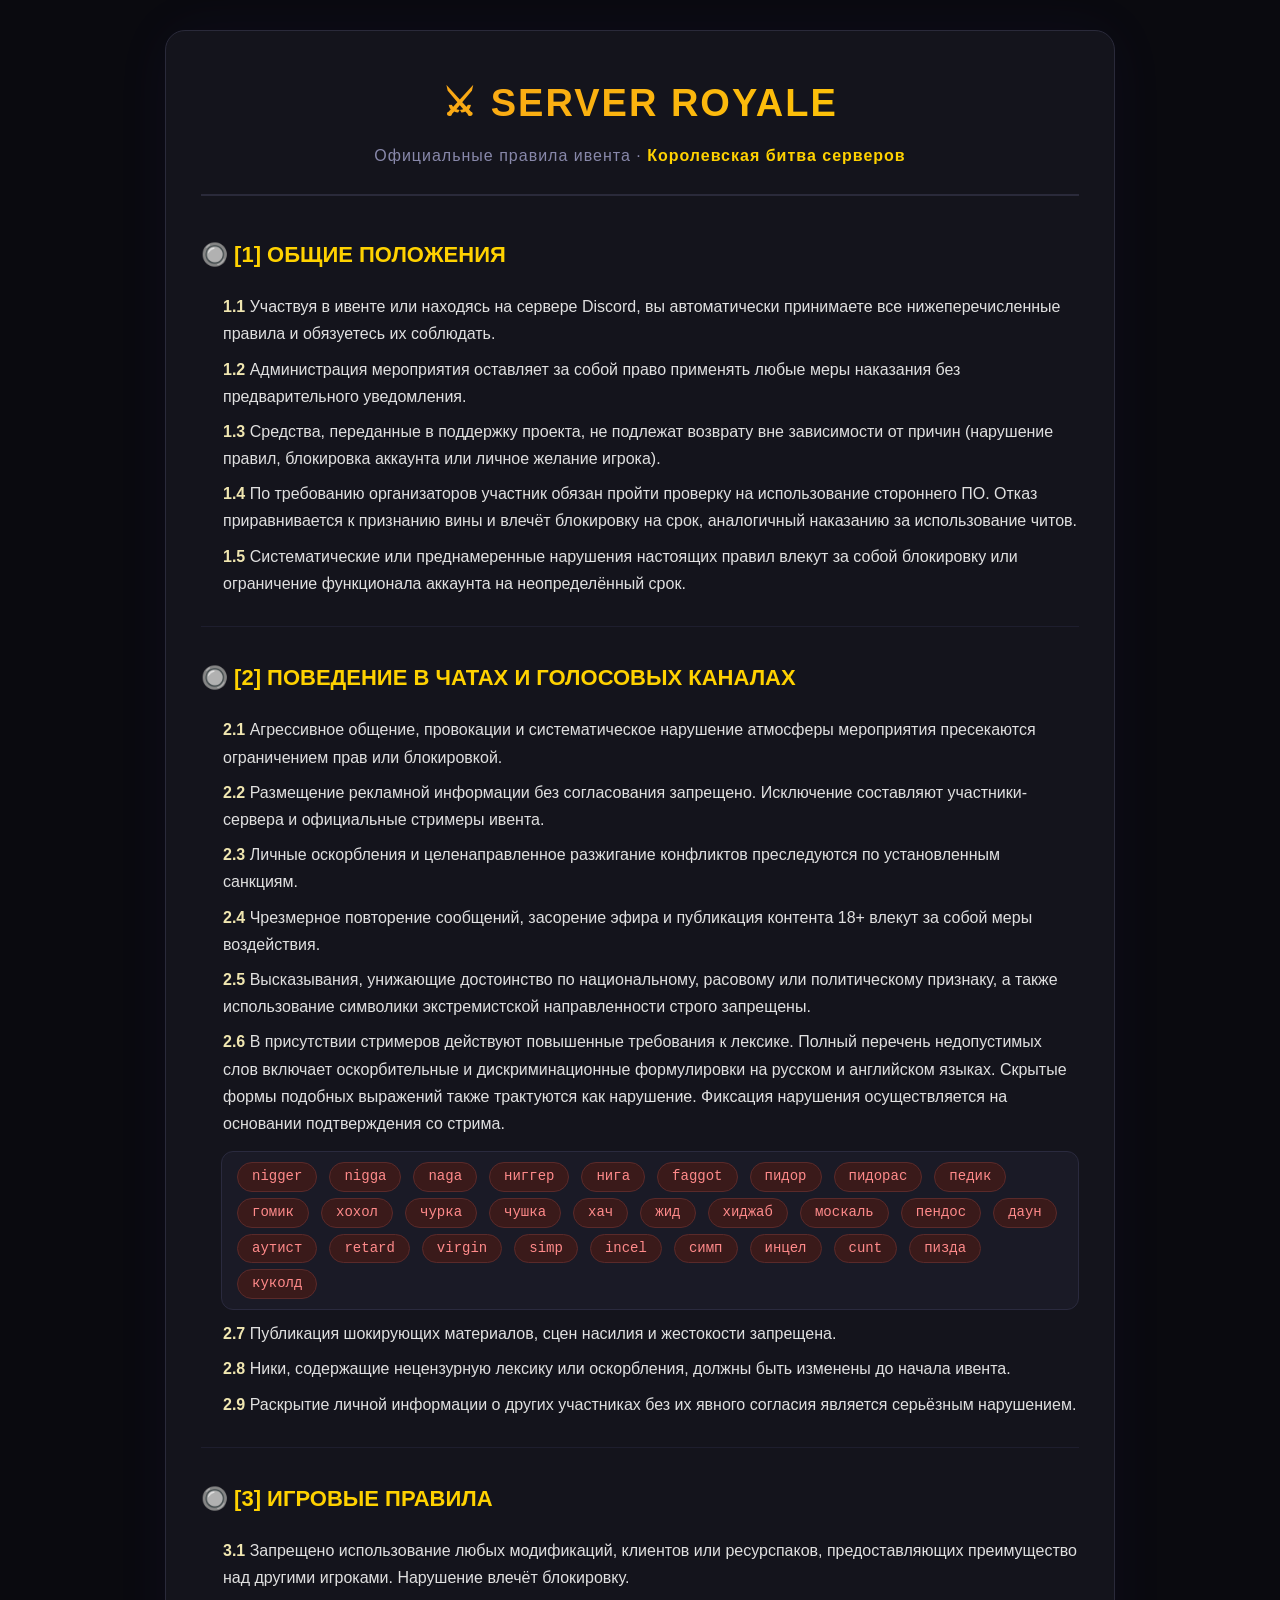
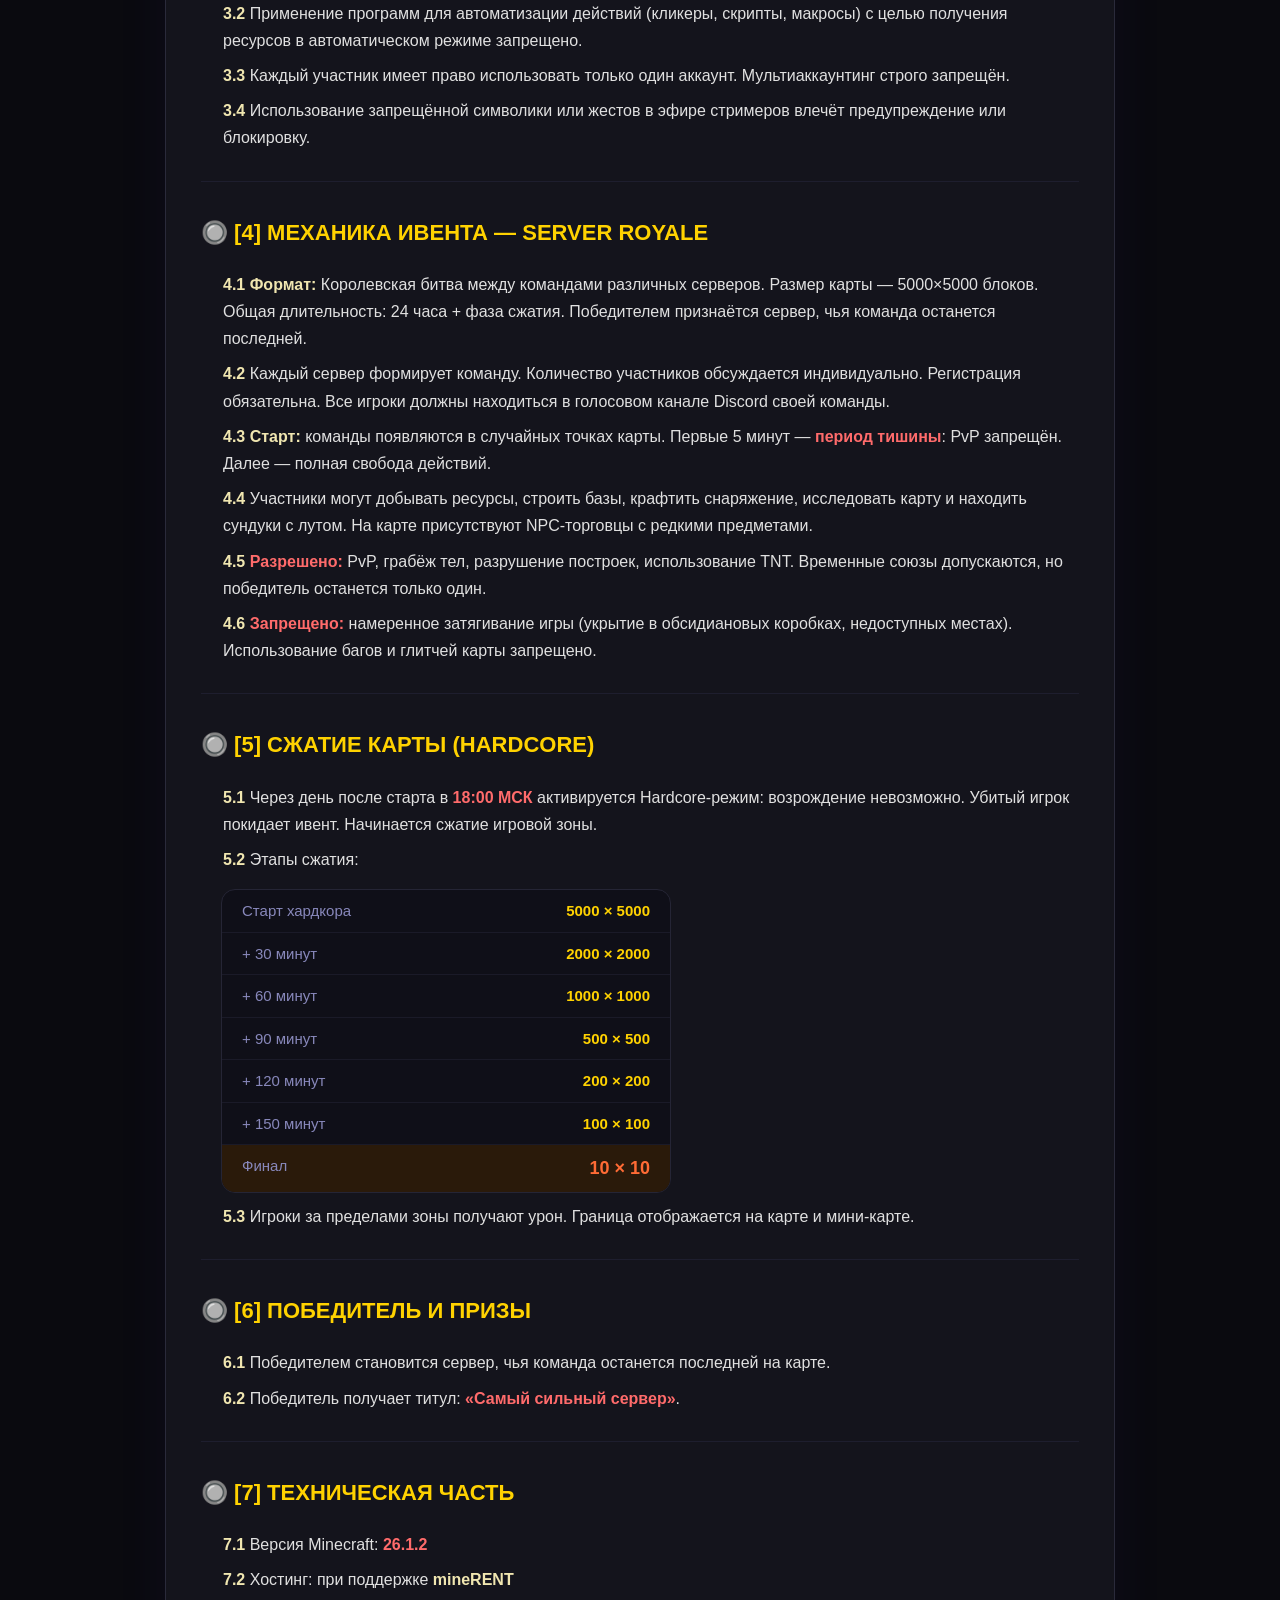
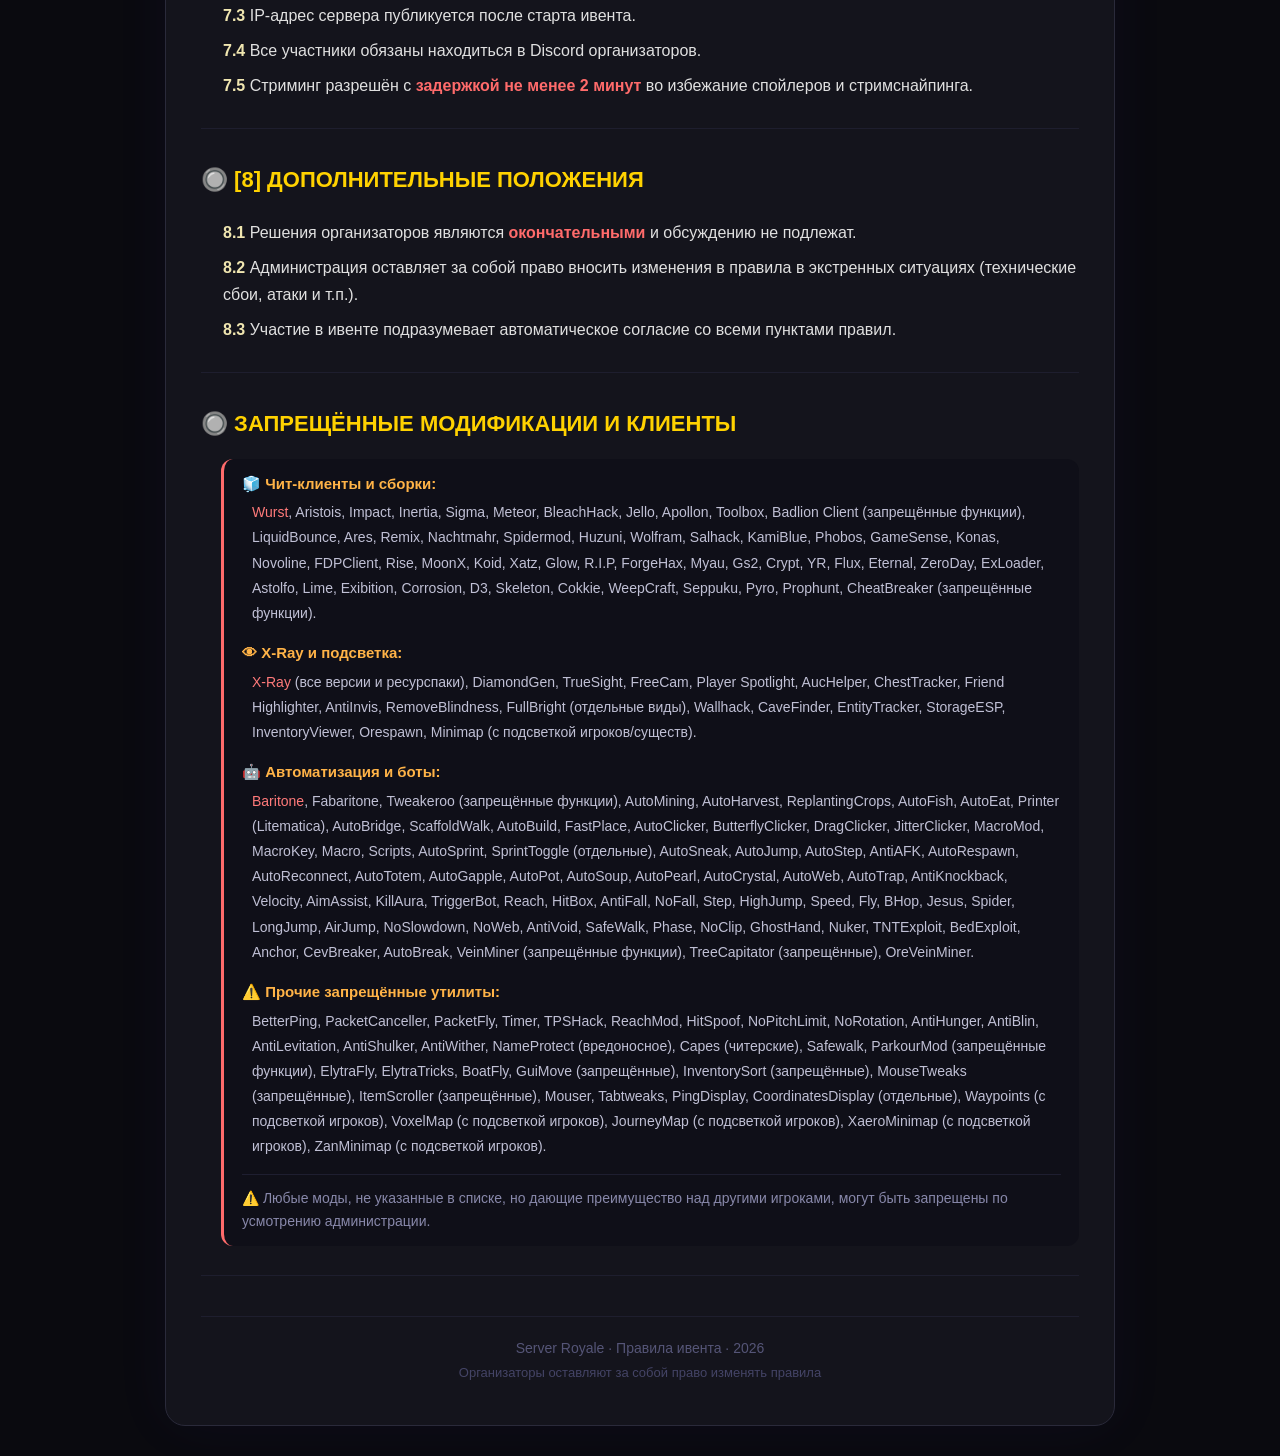
==== commit 54e094e9: "Update index.html" ====
--- a/index.html
+++ b/index.html
@@ -439,7 +439,7 @@
 
             <span class="category">⚠️ Прочие запрещённые утилиты:</span>
             <div class="mods">
-                BetterPing, PacketCanceller, PacketFly, Timer, TPSHack, ReachMod, HitSpoof, NoPitchLimit, NoRotation, AntiHunger, AntiBlind, AntiLevitation, AntiShulker, AntiWither, NameProtect (вредоносное), Capes (читерские), Safewalk, ParkourMod (запрещённые функции), ElytraFly, ElytraTricks, BoatFly, GuiMove (запрещённые), InventorySort (запрещённые), MouseTweaks (запрещённые), ItemScroller (запрещённые), Mouser, Tabtweaks, PingDisplay, CoordinatesDisplay (отдельные), Waypoints (с подсветкой игроков), VoxelMap (с подсветкой игроков), JourneyMap (с подсветкой игроков), XaeroMinimap (с подсветкой игроков), ZanMinimap (с подсветкой игроков).
+                BetterPing, PacketCanceller, PacketFly, Timer, TPSHack, ReachMod, HitSpoof, NoPitchLimit, NoRotation, AntiHunger, AntiBlin, AntiLevitation, AntiShulker, AntiWither, NameProtect (вредоносное), Capes (читерские), Safewalk, ParkourMod (запрещённые функции), ElytraFly, ElytraTricks, BoatFly, GuiMove (запрещённые), InventorySort (запрещённые), MouseTweaks (запрещённые), ItemScroller (запрещённые), Mouser, Tabtweaks, PingDisplay, CoordinatesDisplay (отдельные), Waypoints (с подсветкой игроков), VoxelMap (с подсветкой игроков), JourneyMap (с подсветкой игроков), XaeroMinimap (с подсветкой игроков), ZanMinimap (с подсветкой игроков).
             </div>
 
             <div style="margin-top:14px; color:#8888aa; font-size:14px; border-top:1px solid #1e1e30; padding-top:12px;">
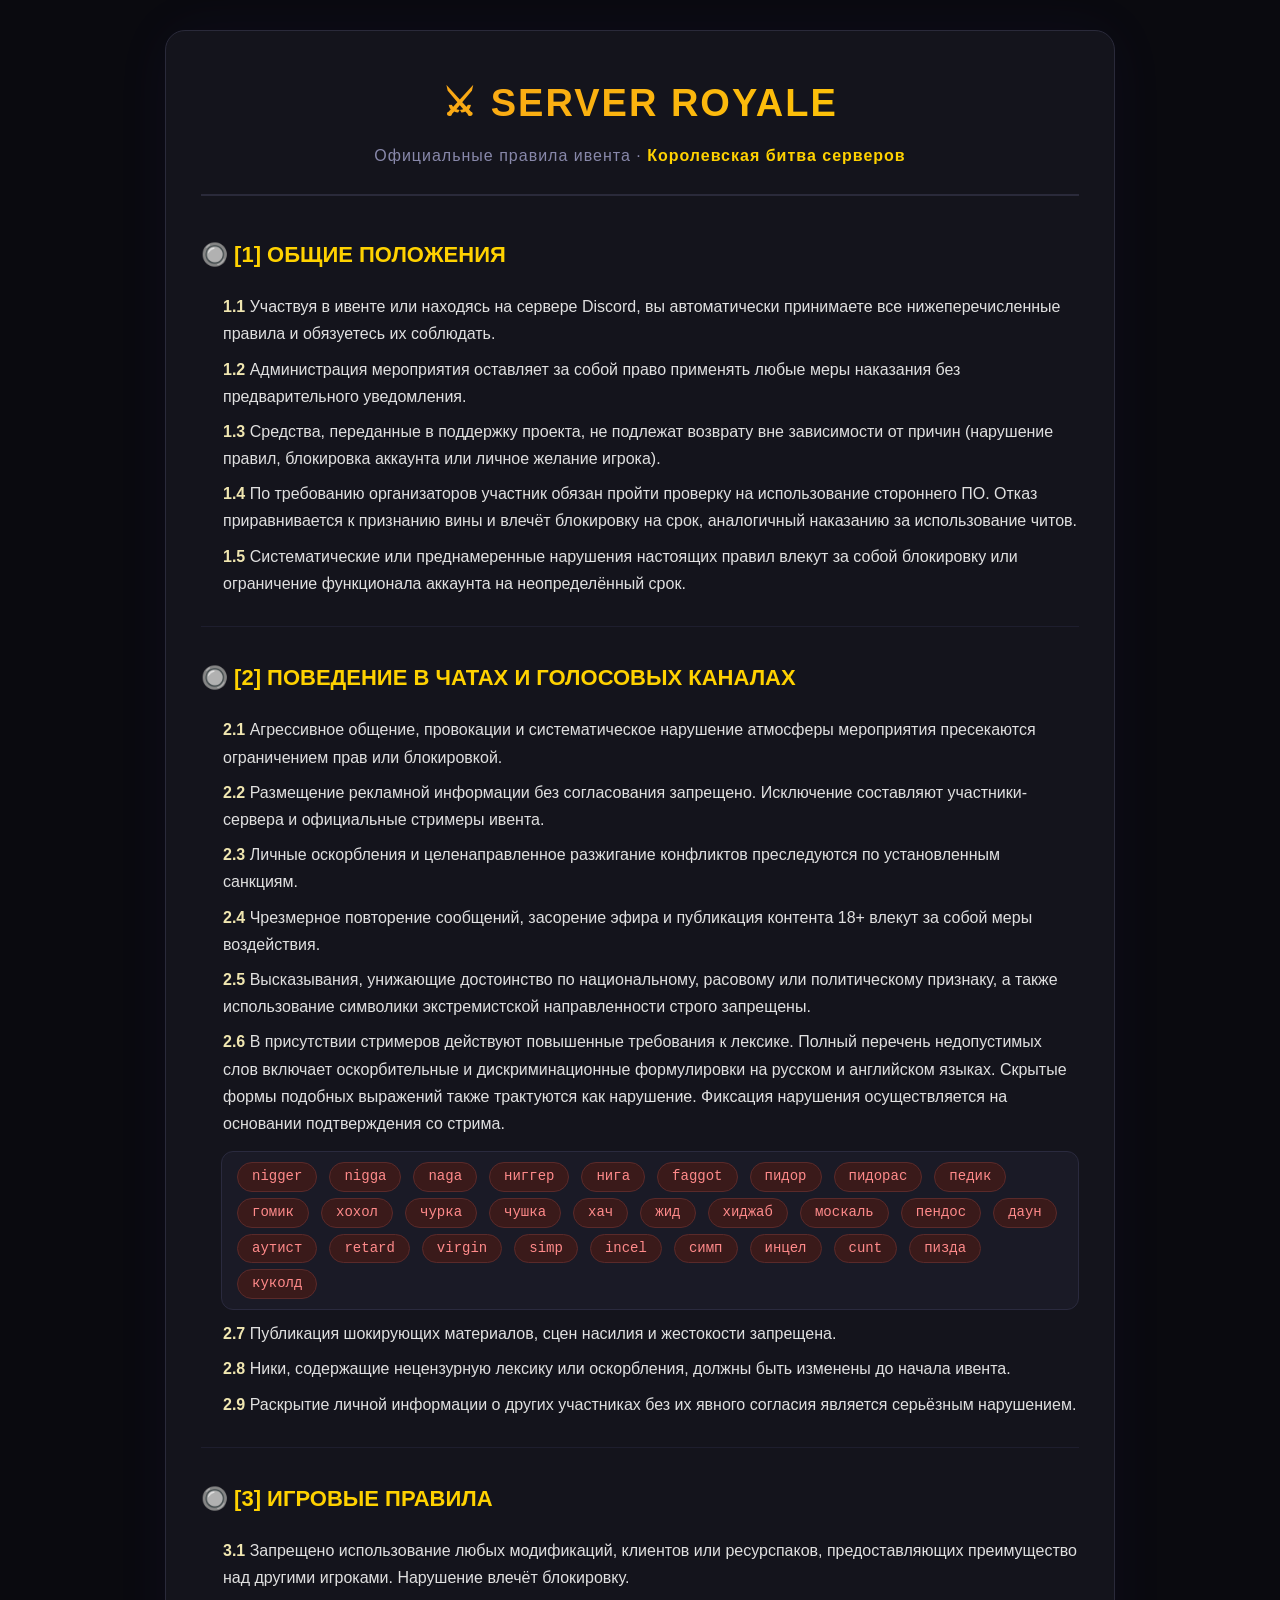
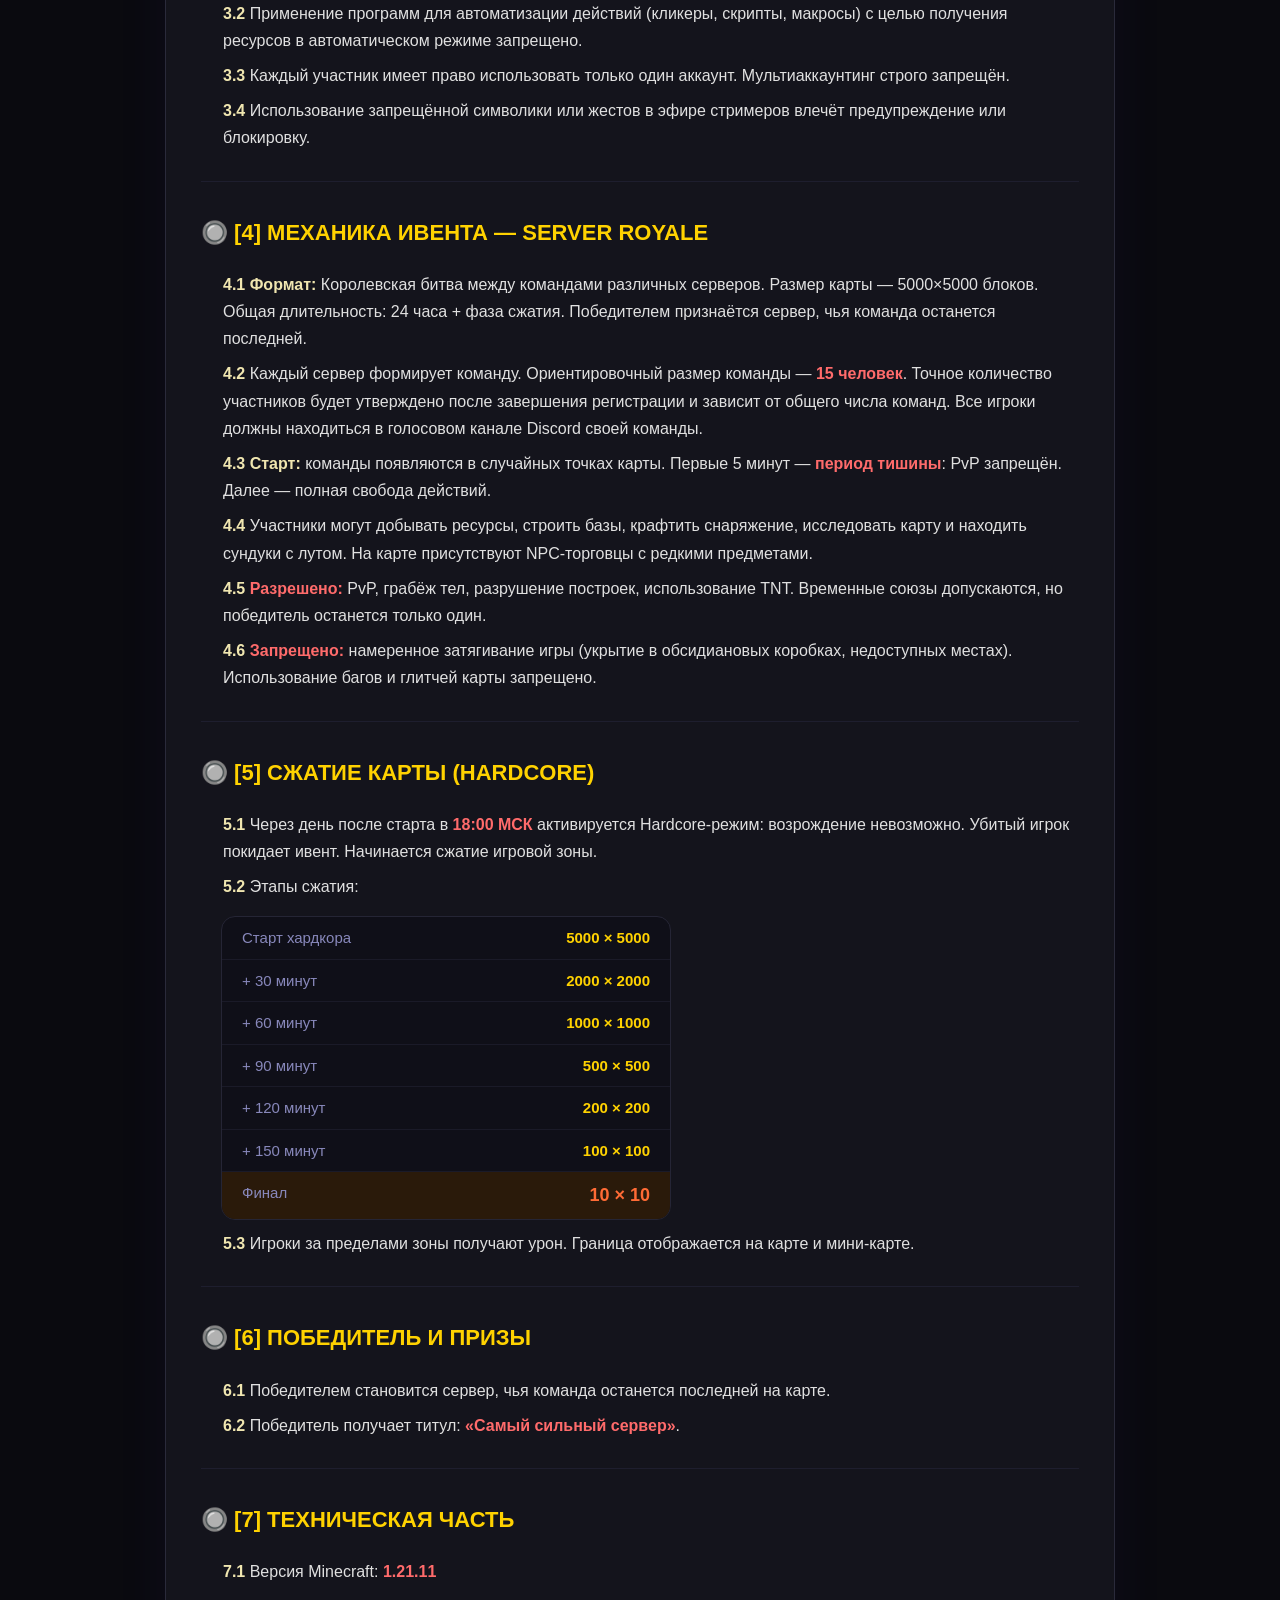
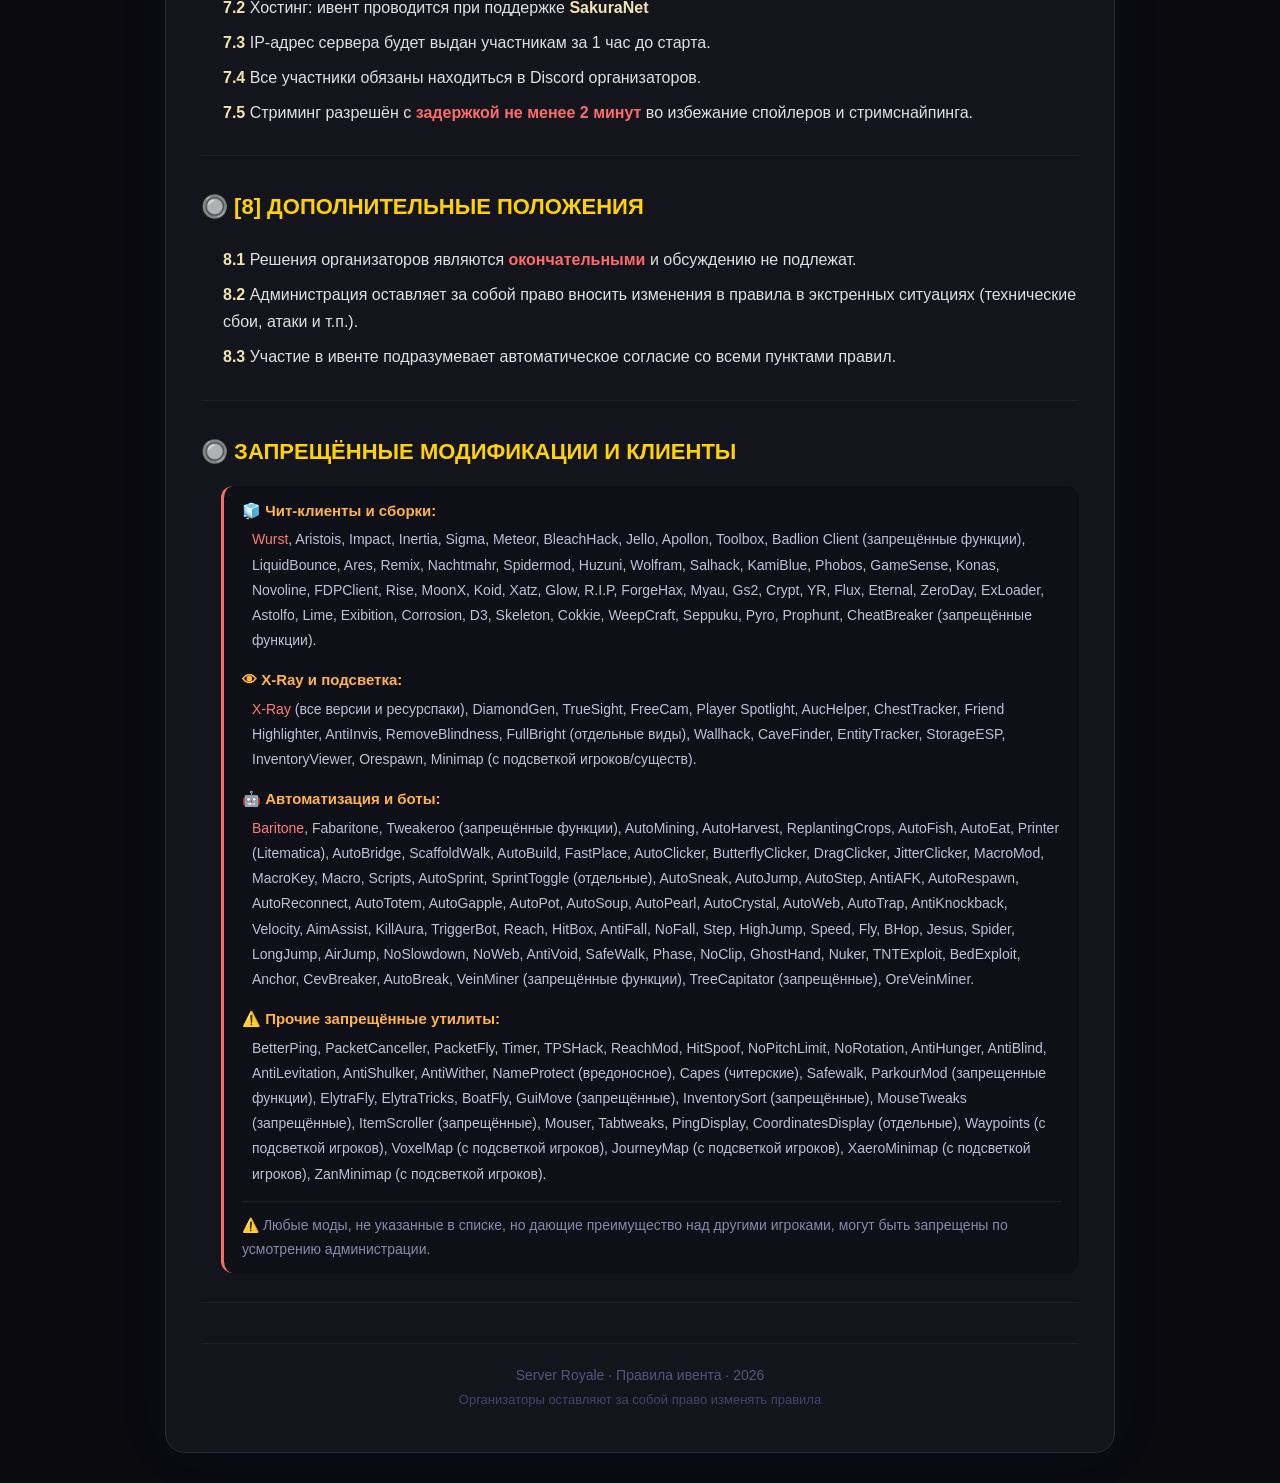
==== commit e2f3de1c: "Update index.html" ====
--- a/index.html
+++ b/index.html
@@ -354,7 +354,7 @@
 
         <div class="rule-item"><strong>4.1</strong> <strong>Формат:</strong> Королевская битва между командами различных серверов. Размер карты — 5000×5000 блоков. Общая длительность: 24 часа + фаза сжатия. Победителем признаётся сервер, чья команда останется последней.</div>
 
-        <div class="rule-item"><strong>4.2</strong> Каждый сервер формирует команду. Количество участников обсуждается индивидуально. Регистрация обязательна. Все игроки должны находиться в голосовом канале Discord своей команды.</div>
+        <div class="rule-item"><strong>4.2</strong> Каждый сервер формирует команду. Ориентировочный размер команды — <span class="highlight">15 человек</span>. Точное количество участников будет утверждено после завершения регистрации и зависит от общего числа команд. Все игроки должны находиться в голосовом канале Discord своей команды.</div>
 
         <div class="rule-item"><strong>4.3</strong> <strong>Старт:</strong> команды появляются в случайных точках карты. Первые 5 минут — <span class="highlight">период тишины</span>: PvP запрещён. Далее — полная свобода действий.</div>
 
@@ -399,9 +399,9 @@
     <div class="section">
         <div class="section-title">🔘 [7] ТЕХНИЧЕСКАЯ ЧАСТЬ</div>
 
-        <div class="rule-item"><strong>7.1</strong> Версия Minecraft: <span class="highlight">26.1.2</span></div>
-        <div class="rule-item"><strong>7.2</strong> Хостинг: при поддержке <strong>mineRENT</strong></div>
-        <div class="rule-item"><strong>7.3</strong> IP-адрес сервера публикуется после старта ивента.</div>
+        <div class="rule-item"><strong>7.1</strong> Версия Minecraft: <span class="highlight">1.21.11</span></div>
+        <div class="rule-item"><strong>7.2</strong> Хостинг: ивент проводится при поддержке <strong>SakuraNet</strong></div>
+        <div class="rule-item"><strong>7.3</strong> IP-адрес сервера будет выдан участникам за 1 час до старта.</div>
         <div class="rule-item"><strong>7.4</strong> Все участники обязаны находиться в Discord организаторов.</div>
         <div class="rule-item"><strong>7.5</strong> Стриминг разрешён с <span class="highlight">задержкой не менее 2 минут</span> во избежание спойлеров и стримснайпинга.</div>
     </div>
@@ -439,7 +439,7 @@
 
             <span class="category">⚠️ Прочие запрещённые утилиты:</span>
             <div class="mods">
-                BetterPing, PacketCanceller, PacketFly, Timer, TPSHack, ReachMod, HitSpoof, NoPitchLimit, NoRotation, AntiHunger, AntiBlin, AntiLevitation, AntiShulker, AntiWither, NameProtect (вредоносное), Capes (читерские), Safewalk, ParkourMod (запрещённые функции), ElytraFly, ElytraTricks, BoatFly, GuiMove (запрещённые), InventorySort (запрещённые), MouseTweaks (запрещённые), ItemScroller (запрещённые), Mouser, Tabtweaks, PingDisplay, CoordinatesDisplay (отдельные), Waypoints (с подсветкой игроков), VoxelMap (с подсветкой игроков), JourneyMap (с подсветкой игроков), XaeroMinimap (с подсветкой игроков), ZanMinimap (с подсветкой игроков).
+                BetterPing, PacketCanceller, PacketFly, Timer, TPSHack, ReachMod, HitSpoof, NoPitchLimit, NoRotation, AntiHunger, AntiBlind, AntiLevitation, AntiShulker, AntiWither, NameProtect (вредоносное), Capes (читерские), Safewalk, ParkourMod (запрещенные функции), ElytraFly, ElytraTricks, BoatFly, GuiMove (запрещённые), InventorySort (запрещённые), MouseTweaks (запрещённые), ItemScroller (запрещённые), Mouser, Tabtweaks, PingDisplay, CoordinatesDisplay (отдельные), Waypoints (с подсветкой игроков), VoxelMap (с подсветкой игроков), JourneyMap (с подсветкой игроков), XaeroMinimap (с подсветкой игроков), ZanMinimap (с подсветкой игроков).
             </div>
 
             <div style="margin-top:14px; color:#8888aa; font-size:14px; border-top:1px solid #1e1e30; padding-top:12px;">
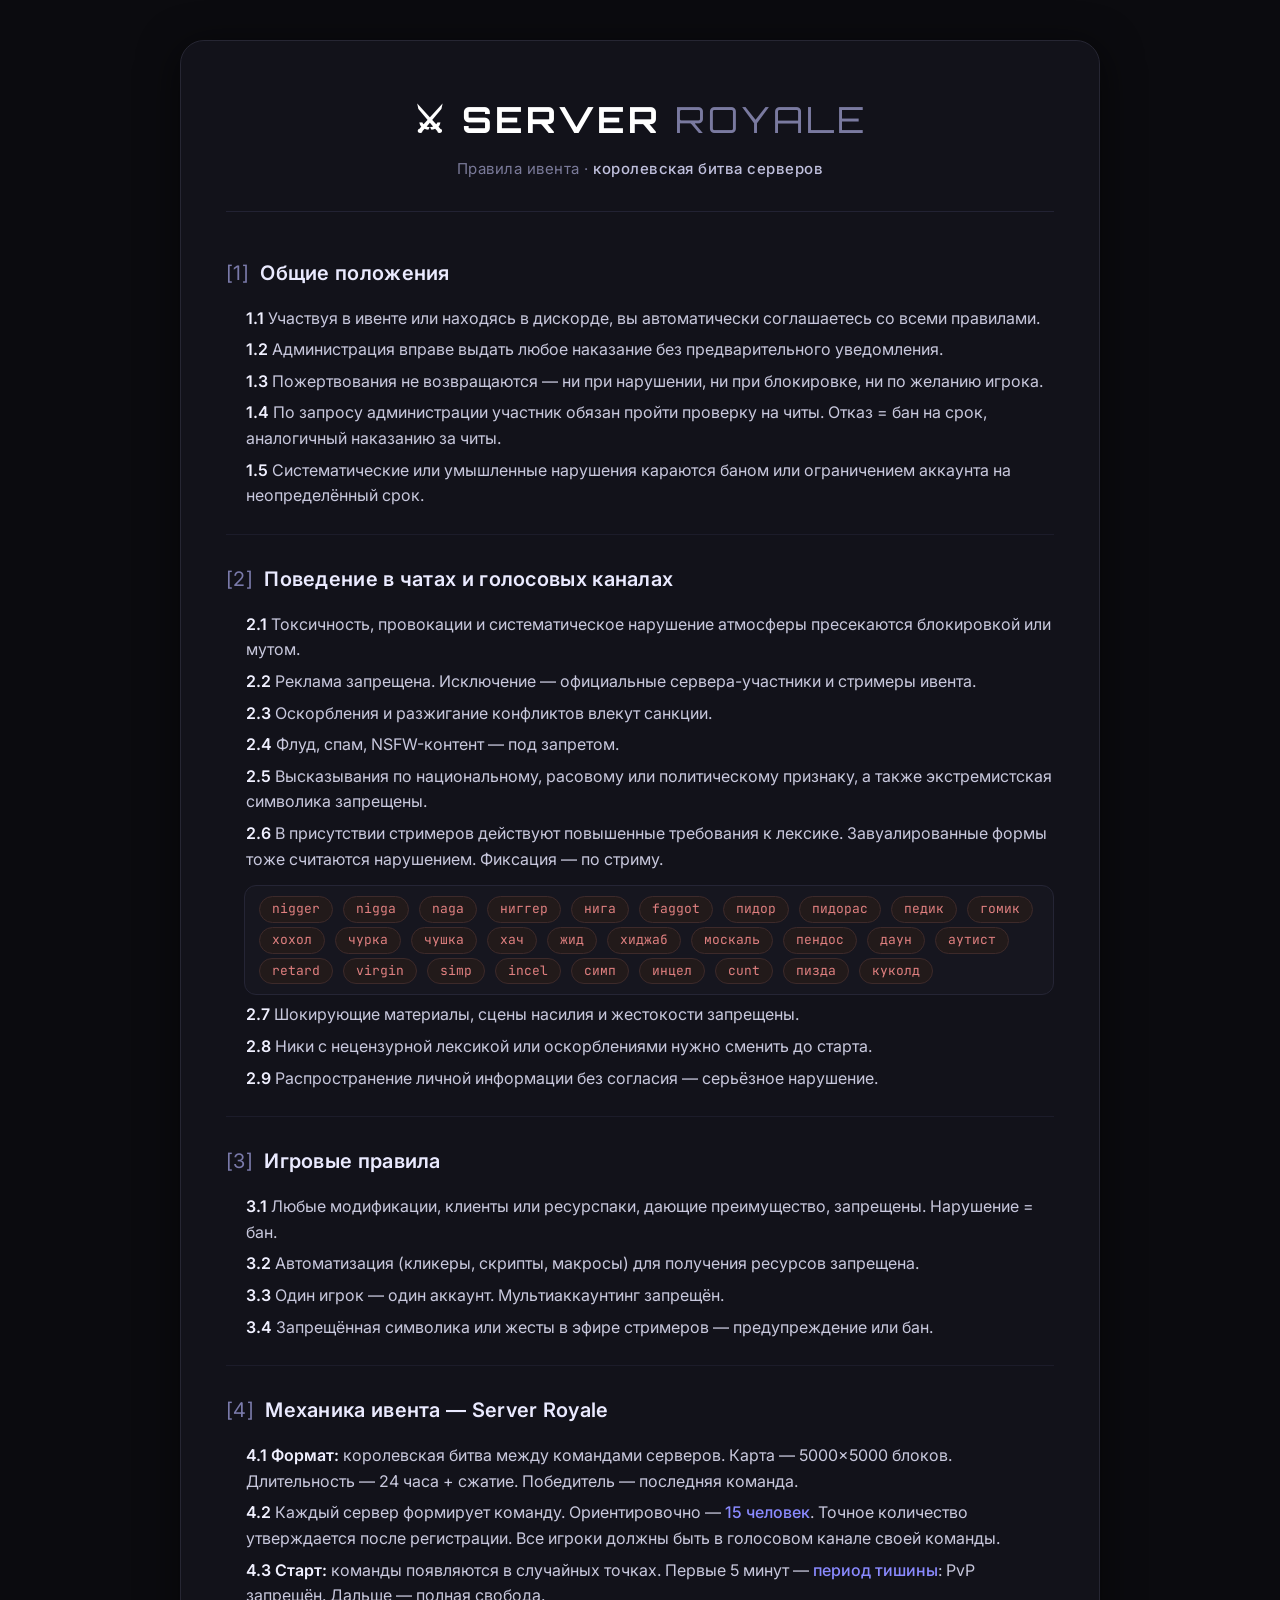
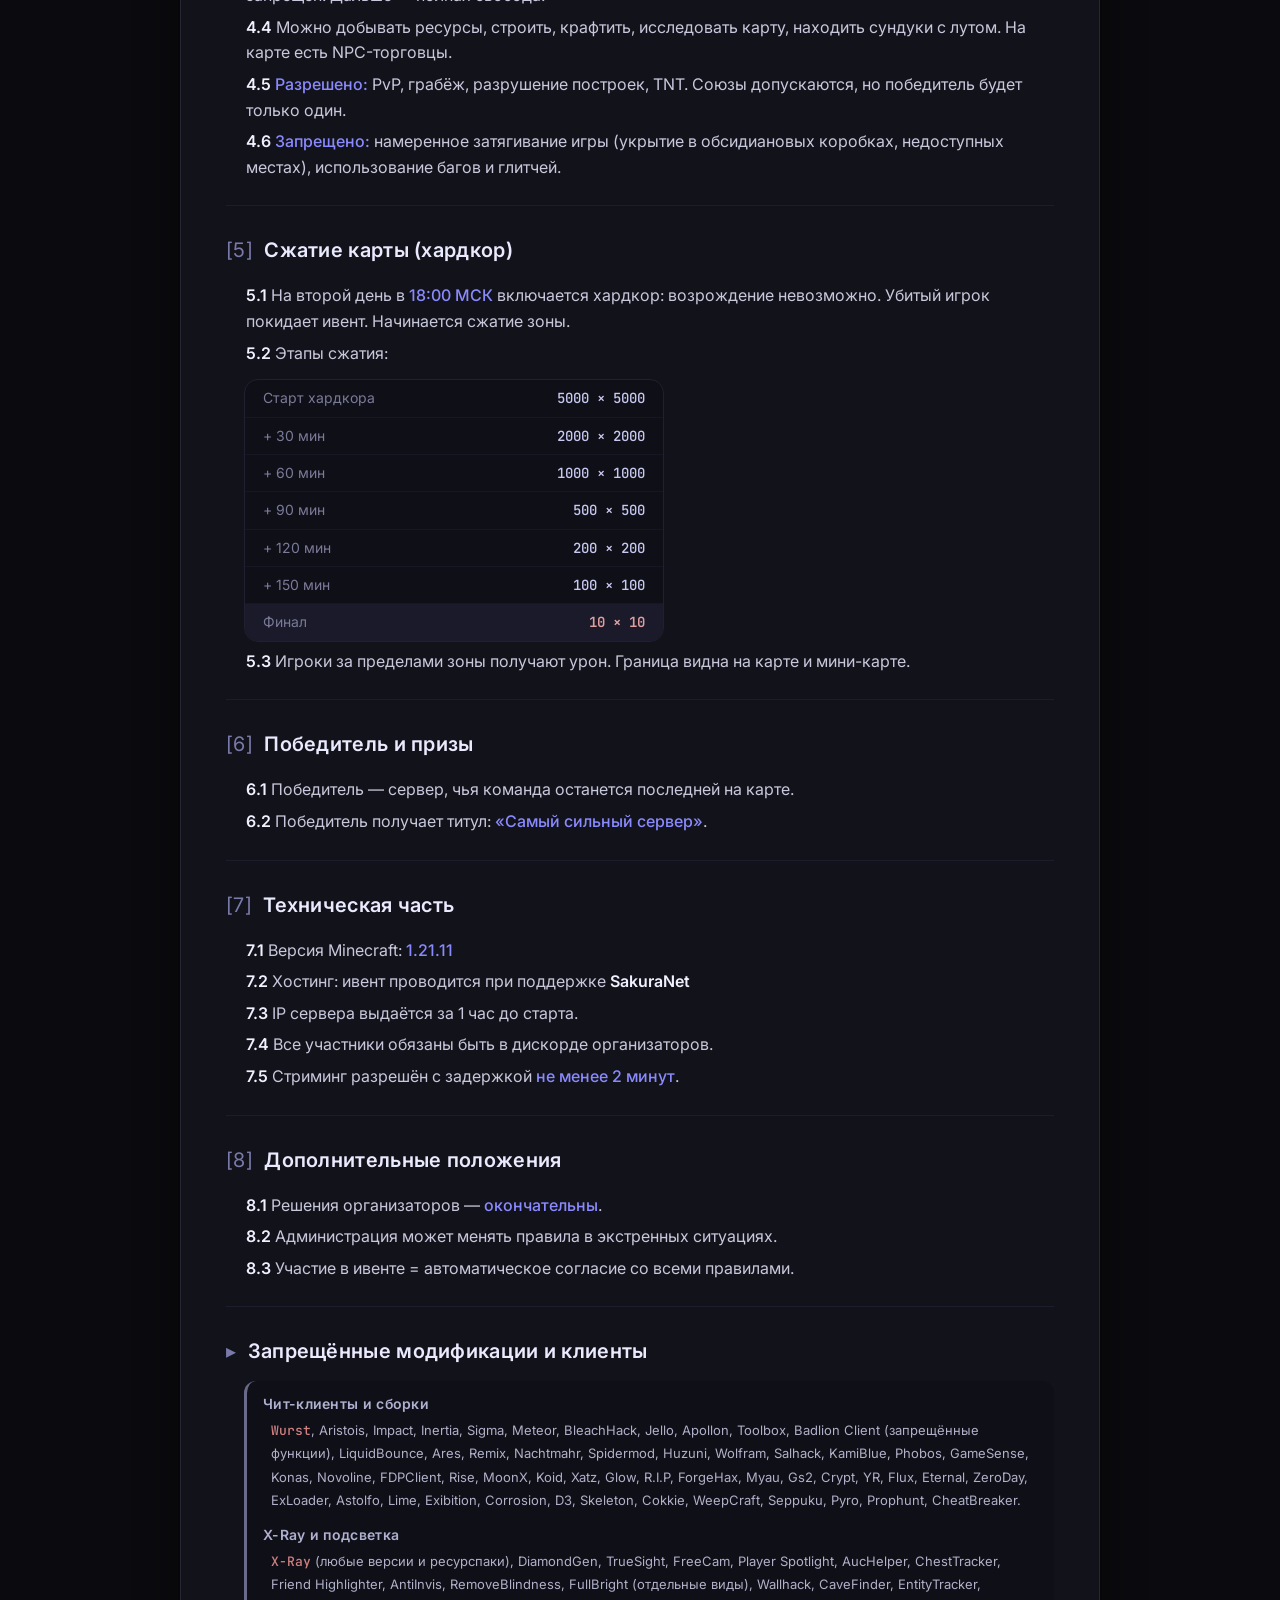
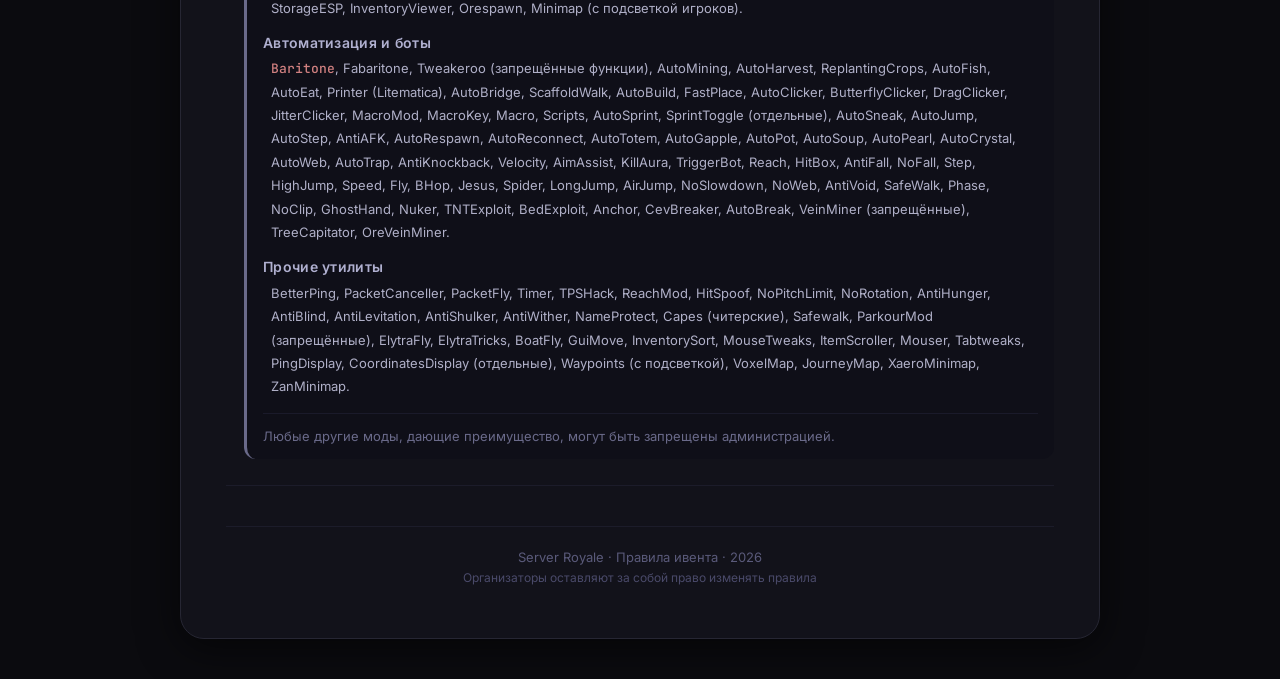
==== commit 99609ef7: "Update index.html" ====
--- a/index.html
+++ b/index.html
@@ -3,7 +3,8 @@
 <head>
     <meta charset="UTF-8" />
     <meta name="viewport" content="width=device-width, initial-scale=1.0"/>
-    <title>Server Royale — Правила ивента</title>
+    <title>Server Royale — Правила</title>
+    <link href="https://fonts.googleapis.com/css2?family=Inter:ital,opsz,wght@0,14..32,100..900;1,14..32,100..900&family=JetBrains+Mono:ital,wght@0,100..800;1,100..800&family=Orbitron:wght@400..900&display=swap" rel="stylesheet"/>
     <style>
         * {
             margin: 0;
@@ -12,57 +13,63 @@
         }
 
         body {
-            background: #0a0a0f;
-            font-family: 'Segoe UI', Tahoma, Geneva, Verdana, sans-serif;
-            color: #e0e0e0;
-            padding: 30px 20px;
-            line-height: 1.7;
+            background: #0b0b0f;
+            font-family: 'Inter', -apple-system, BlinkMacSystemFont, 'Segoe UI', Roboto, sans-serif;
+            color: #d1d1e0;
+            padding: 40px 20px;
+            line-height: 1.6;
+            font-weight: 400;
         }
 
         .container {
-            max-width: 950px;
+            max-width: 920px;
             margin: 0 auto;
-            background: #14141c;
-            padding: 40px 35px;
-            border-radius: 20px;
-            border: 1px solid #2a2a3a;
-            box-shadow: 0 0 60px rgba(100, 70, 255, 0.05);
+            background: #12121a;
+            padding: 50px 45px;
+            border-radius: 24px;
+            border: 1px solid #262633;
+            box-shadow: 0 8px 40px rgba(0,0,0,0.6);
         }
 
         .header {
             text-align: center;
-            margin-bottom: 40px;
-            border-bottom: 2px solid #2a2a3a;
-            padding-bottom: 25px;
+            margin-bottom: 45px;
+            padding-bottom: 30px;
+            border-bottom: 1px solid #222233;
         }
 
         .header h1 {
-            font-size: 38px;
-            font-weight: 900;
-            background: linear-gradient(135deg, #f7971e, #ffd200);
-            -webkit-background-clip: text;
-            -webkit-text-fill-color: transparent;
-            background-clip: text;
-            letter-spacing: 2px;
+            font-family: 'Orbitron', 'Inter', sans-serif;
+            font-size: 36px;
+            font-weight: 700;
+            color: #ffffff;
+            letter-spacing: 3px;
             text-transform: uppercase;
         }
 
+        .header h1 span {
+            color: #7a7aa0;
+            font-weight: 300;
+        }
+
         .header .sub {
-            color: #8888aa;
-            font-size: 16px;
-            margin-top: 6px;
-            letter-spacing: 1px;
+            font-family: 'Inter', sans-serif;
+            color: #7a7a99;
+            font-size: 15px;
+            margin-top: 8px;
+            letter-spacing: 0.5px;
+            font-weight: 400;
         }
 
         .header .sub span {
-            color: #ffd200;
-            font-weight: 600;
+            color: #c0c0dd;
+            font-weight: 500;
         }
 
         .section {
-            margin-bottom: 32px;
-            padding-bottom: 25px;
-            border-bottom: 1px solid #1e1e2e;
+            margin-bottom: 28px;
+            padding-bottom: 22px;
+            border-bottom: 1px solid #1c1c2a;
         }
 
         .section:last-child {
@@ -71,86 +78,86 @@
         }
 
         .section-title {
-            font-size: 22px;
-            font-weight: 700;
-            color: #ffd200;
-            margin-bottom: 16px;
-            display: flex;
-            align-items: center;
-            gap: 10px;
-        }
-
-        .section-title .badge {
-            background: #ffd200;
-            color: #0a0a0f;
-            font-size: 13px;
-            font-weight: 800;
-            padding: 0 12px;
-            border-radius: 30px;
-            line-height: 24px;
+            font-family: 'Inter', sans-serif;
+            font-size: 20px;
+            font-weight: 600;
+            color: #eaeaff;
+            margin-bottom: 14px;
+            letter-spacing: 0.3px;
+        }
+
+        .section-title .marker {
+            color: #7a7aaa;
+            margin-right: 6px;
+            font-weight: 400;
         }
 
         .rule-item {
-            padding: 4px 0 4px 20px;
+            padding: 3px 0 3px 18px;
             border-left: 2px solid transparent;
-            transition: 0.2s;
+            transition: 0.15s;
+            color: #c8c8dd;
+            font-weight: 400;
         }
 
         .rule-item:hover {
-            border-left-color: #ffd200;
-            padding-left: 25px;
+            border-left-color: #7a7aaa;
+            padding-left: 22px;
         }
 
         .rule-item strong {
-            color: #f0e6b0;
+            color: #f0f0ff;
+            font-weight: 600;
         }
 
         .rule-item .highlight {
-            color: #ff6b6b;
-            font-weight: 600;
+            color: #8a8aff;
+            font-weight: 500;
         }
 
         .badge-list {
             display: flex;
             flex-wrap: wrap;
-            gap: 6px 12px;
-            margin: 10px 0 6px 20px;
-            padding: 10px 15px;
-            background: #1a1a26;
+            gap: 4px 10px;
+            margin: 10px 0 4px 18px;
+            padding: 10px 14px;
+            background: #16161f;
             border-radius: 12px;
-            border: 1px solid #2a2a3e;
+            border: 1px solid #252535;
         }
 
         .badge-list span {
-            background: #2a2a40;
-            padding: 2px 14px;
-            border-radius: 20px;
-            font-size: 14px;
-            color: #d0d0e0;
-            font-family: 'Courier New', monospace;
+            font-family: 'JetBrains Mono', 'Courier New', monospace;
+            background: #1e1e2b;
+            padding: 2px 12px;
+            border-radius: 16px;
+            font-size: 13px;
+            color: #b8b8d0;
+            font-weight: 400;
         }
 
         .badge-list .danger {
-            background: #3a1a1a;
-            color: #ff8a8a;
-            border: 1px solid #5a2a2a;
+            background: #221a1a;
+            color: #e08080;
+            border: 1px solid #3d2a2a;
         }
 
         .zone-table {
-            margin: 12px 0 6px 20px;
+            margin: 10px 0 4px 18px;
             background: #0f0f18;
             border-radius: 14px;
             overflow: hidden;
-            border: 1px solid #252535;
-            max-width: 450px;
+            border: 1px solid #202030;
+            max-width: 420px;
         }
 
         .zone-row {
             display: flex;
             justify-content: space-between;
-            padding: 8px 20px;
-            border-bottom: 1px solid #1a1a28;
-            font-size: 15px;
+            padding: 7px 18px;
+            border-bottom: 1px solid #161625;
+            font-size: 14px;
+            font-weight: 400;
         }
 
         .zone-row:last-child {
@@ -158,38 +165,41 @@
         }
 
         .zone-row .time {
-            color: #8888bb;
+            color: #7a7a99;
         }
 
         .zone-row .size {
-            color: #ffd200;
+            color: #c8c8f0;
+            font-weight: 500;
+            font-family: 'JetBrains Mono', monospace;
+        }
+
+        .zone-row.final {
+            background: #1a1a2a;
+        }
+
+        .zone-row.final .size {
+            color: #e0a0a0;
             font-weight: 600;
         }
 
-        .zone-row.final {
-            background: #2a1a0a;
-        }
-
-        .zone-row.final .size {
-            color: #ff6b35;
-            font-size: 18px;
-        }
-
         .mod-list {
-            margin: 8px 0 4px 20px;
-            padding: 12px 18px;
+            margin: 8px 0 4px 18px;
+            padding: 12px 16px;
             background: #0f0f18;
             border-radius: 12px;
-            border-left: 3px solid #ff6b6b;
+            border-left: 3px solid #6a6a8a;
         }
 
         .mod-list .category {
-            color: #ffb347;
-            font-weight: 700;
-            font-size: 15px;
+            font-family: 'Inter', sans-serif;
+            color: #b0b0d0;
+            font-weight: 600;
+            font-size: 14px;
             display: block;
-            margin-top: 14px;
-            margin-bottom: 4px;
+            margin-top: 12px;
+            margin-bottom: 3px;
+            letter-spacing: 0.3px;
         }
 
         .mod-list .category:first-child {
@@ -197,14 +207,16 @@
         }
 
         .mod-list .mods {
-            color: #c0c0d5;
-            font-size: 14px;
+            color: #b0b0c8;
+            font-size: 13px;
             line-height: 1.8;
-            padding-left: 10px;
+            padding-left: 8px;
+            font-weight: 400;
         }
 
         .mod-list .mods .bad {
-            color: #ff7a7a;
+            font-family: 'JetBrains Mono', monospace;
+            color: #d08080;
             font-weight: 500;
         }
 
@@ -212,64 +224,65 @@
             text-align: center;
             margin-top: 40px;
             padding-top: 20px;
-            border-top: 1px solid #1e1e2e;
-            color: #555577;
-            font-size: 14px;
+            border-top: 1px solid #1c1c2a;
+            color: #5a5a7a;
+            font-size: 13px;
+            font-weight: 400;
         }
 
         .footer a {
-            color: #8888cc;
+            color: #7a7aaa;
             text-decoration: none;
         }
 
         .footer a:hover {
-            color: #ffd200;
-        }
-
-        @media (max-width: 600px) {
+            color: #b0b0d0;
+        }
+
+        .spacer {
+            margin-top: 10px;
+        }
+
+        @media (max-width: 640px) {
+            body {
+                padding: 20px 12px;
+            }
             .container {
-                padding: 20px 15px;
-            }
-
+                padding: 24px 16px;
+            }
             .header h1 {
                 font-size: 26px;
-            }
-
+                letter-spacing: 1.5px;
+            }
             .section-title {
                 font-size: 18px;
             }
-
             .rule-item {
                 padding-left: 12px;
                 font-size: 14px;
             }
-
             .badge-list {
-                padding: 8px 12px;
-                gap: 4px 8px;
-            }
-
+                padding: 8px 10px;
+                gap: 4px 6px;
+                margin-left: 8px;
+            }
             .badge-list span {
+                font-size: 11px;
+                padding: 1px 8px;
+            }
+            .zone-table {
+                margin-left: 8px;
+            }
+            .zone-row {
+                padding: 6px 12px;
+                font-size: 13px;
+            }
+            .mod-list {
+                margin-left: 6px;
+                padding: 10px 12px;
+            }
+            .mod-list .mods {
                 font-size: 12px;
-                padding: 1px 10px;
-            }
-
-            .zone-table {
-                margin-left: 10px;
-            }
-
-            .zone-row {
-                padding: 6px 14px;
-                font-size: 13px;
-            }
-
-            .mod-list {
-                margin-left: 8px;
-                padding: 10px 12px;
-            }
-
-            .mod-list .mods {
-                font-size: 13px;
             }
         }
     </style>
@@ -279,40 +292,32 @@
 <div class="container">
 
     <div class="header">
-        <h1>⚔ SERVER ROYALE</h1>
-        <div class="sub">Официальные правила ивента · <span>Королевская битва серверов</span></div>
-    </div>
-
-    <!-- ========== [1] ========== -->
-    <div class="section">
-        <div class="section-title">🔘 [1] ОБЩИЕ ПОЛОЖЕНИЯ</div>
-
-        <div class="rule-item"><strong>1.1</strong> Участвуя в ивенте или находясь на сервере Discord, вы автоматически принимаете все нижеперечисленные правила и обязуетесь их соблюдать.</div>
-
-        <div class="rule-item"><strong>1.2</strong> Администрация мероприятия оставляет за собой право применять любые меры наказания без предварительного уведомления.</div>
-
-        <div class="rule-item"><strong>1.3</strong> Средства, переданные в поддержку проекта, не подлежат возврату вне зависимости от причин (нарушение правил, блокировка аккаунта или личное желание игрока).</div>
-
-        <div class="rule-item"><strong>1.4</strong> По требованию организаторов участник обязан пройти проверку на использование стороннего ПО. Отказ приравнивается к признанию вины и влечёт блокировку на срок, аналогичный наказанию за использование читов.</div>
-
-        <div class="rule-item"><strong>1.5</strong> Систематические или преднамеренные нарушения настоящих правил влекут за собой блокировку или ограничение функционала аккаунта на неопределённый срок.</div>
-    </div>
-
-    <!-- ========== [2] ========== -->
-    <div class="section">
-        <div class="section-title">🔘 [2] ПОВЕДЕНИЕ В ЧАТАХ И ГОЛОСОВЫХ КАНАЛАХ</div>
-
-        <div class="rule-item"><strong>2.1</strong> Агрессивное общение, провокации и систематическое нарушение атмосферы мероприятия пресекаются ограничением прав или блокировкой.</div>
-
-        <div class="rule-item"><strong>2.2</strong> Размещение рекламной информации без согласования запрещено. Исключение составляют участники-сервера и официальные стримеры ивента.</div>
-
-        <div class="rule-item"><strong>2.3</strong> Личные оскорбления и целенаправленное разжигание конфликтов преследуются по установленным санкциям.</div>
-
-        <div class="rule-item"><strong>2.4</strong> Чрезмерное повторение сообщений, засорение эфира и публикация контента 18+ влекут за собой меры воздействия.</div>
-
-        <div class="rule-item"><strong>2.5</strong> Высказывания, унижающие достоинство по национальному, расовому или политическому признаку, а также использование символики экстремистской направленности строго запрещены.</div>
-
-        <div class="rule-item"><strong>2.6</strong> В присутствии стримеров действуют повышенные требования к лексике. Полный перечень недопустимых слов включает оскорбительные и дискриминационные формулировки на русском и английском языках. Скрытые формы подобных выражений также трактуются как нарушение. Фиксация нарушения осуществляется на основании подтверждения со стрима.</div>
+        <h1>⚔ SERVER <span>ROYALE</span></h1>
+        <div class="sub">Правила ивента · <span>королевская битва серверов</span></div>
+    </div>
+
+    <!-- 1 -->
+    <div class="section">
+        <div class="section-title"><span class="marker">[1]</span> Общие положения</div>
+
+        <div class="rule-item"><strong>1.1</strong> Участвуя в ивенте или находясь в дискорде, вы автоматически соглашаетесь со всеми правилами.</div>
+        <div class="rule-item"><strong>1.2</strong> Администрация вправе выдать любое наказание без предварительного уведомления.</div>
+        <div class="rule-item"><strong>1.3</strong> Пожертвования не возвращаются — ни при нарушении, ни при блокировке, ни по желанию игрока.</div>
+        <div class="rule-item"><strong>1.4</strong> По запросу администрации участник обязан пройти проверку на читы. Отказ = бан на срок, аналогичный наказанию за читы.</div>
+        <div class="rule-item"><strong>1.5</strong> Систематические или умышленные нарушения караются баном или ограничением аккаунта на неопределённый срок.</div>
+    </div>
+
+    <!-- 2 -->
+    <div class="section">
+        <div class="section-title"><span class="marker">[2]</span> Поведение в чатах и голосовых каналах</div>
+
+        <div class="rule-item"><strong>2.1</strong> Токсичность, провокации и систематическое нарушение атмосферы пресекаются блокировкой или мутом.</div>
+        <div class="rule-item"><strong>2.2</strong> Реклама запрещена. Исключение — официальные сервера-участники и стримеры ивента.</div>
+        <div class="rule-item"><strong>2.3</strong> Оскорбления и разжигание конфликтов влекут санкции.</div>
+        <div class="rule-item"><strong>2.4</strong> Флуд, спам, NSFW-контент — под запретом.</div>
+        <div class="rule-item"><strong>2.5</strong> Высказывания по национальному, расовому или политическому признаку, а также экстремистская символика запрещены.</div>
+
+        <div class="rule-item"><strong>2.6</strong> В присутствии стримеров действуют повышенные требования к лексике. Завуалированные формы тоже считаются нарушением. Фиксация — по стриму.</div>
 
         <div class="badge-list">
             <span class="danger">nigger</span><span class="danger">nigga</span><span class="danger">naga</span>
@@ -328,137 +333,121 @@
             <span class="danger">cunt</span><span class="danger">пизда</span><span class="danger">куколд</span>
         </div>
 
-        <div class="rule-item"><strong>2.7</strong> Публикация шокирующих материалов, сцен насилия и жестокости запрещена.</div>
-
-        <div class="rule-item"><strong>2.8</strong> Ники, содержащие нецензурную лексику или оскорбления, должны быть изменены до начала ивента.</div>
-
-        <div class="rule-item"><strong>2.9</strong> Раскрытие личной информации о других участниках без их явного согласия является серьёзным нарушением.</div>
-    </div>
-
-    <!-- ========== [3] ========== -->
-    <div class="section">
-        <div class="section-title">🔘 [3] ИГРОВЫЕ ПРАВИЛА</div>
-
-        <div class="rule-item"><strong>3.1</strong> Запрещено использование любых модификаций, клиентов или ресурспаков, предоставляющих преимущество над другими игроками. Нарушение влечёт блокировку.</div>
-
-        <div class="rule-item"><strong>3.2</strong> Применение программ для автоматизации действий (кликеры, скрипты, макросы) с целью получения ресурсов в автоматическом режиме запрещено.</div>
-
-        <div class="rule-item"><strong>3.3</strong> Каждый участник имеет право использовать только один аккаунт. Мультиаккаунтинг строго запрещён.</div>
-
-        <div class="rule-item"><strong>3.4</strong> Использование запрещённой символики или жестов в эфире стримеров влечёт предупреждение или блокировку.</div>
-    </div>
-
-    <!-- ========== [4] ========== -->
-    <div class="section">
-        <div class="section-title">🔘 [4] МЕХАНИКА ИВЕНТА — SERVER ROYALE</div>
-
-        <div class="rule-item"><strong>4.1</strong> <strong>Формат:</strong> Королевская битва между командами различных серверов. Размер карты — 5000×5000 блоков. Общая длительность: 24 часа + фаза сжатия. Победителем признаётся сервер, чья команда останется последней.</div>
-
-        <div class="rule-item"><strong>4.2</strong> Каждый сервер формирует команду. Ориентировочный размер команды — <span class="highlight">15 человек</span>. Точное количество участников будет утверждено после завершения регистрации и зависит от общего числа команд. Все игроки должны находиться в голосовом канале Discord своей команды.</div>
-
-        <div class="rule-item"><strong>4.3</strong> <strong>Старт:</strong> команды появляются в случайных точках карты. Первые 5 минут — <span class="highlight">период тишины</span>: PvP запрещён. Далее — полная свобода действий.</div>
-
-        <div class="rule-item"><strong>4.4</strong> Участники могут добывать ресурсы, строить базы, крафтить снаряжение, исследовать карту и находить сундуки с лутом. На карте присутствуют NPC-торговцы с редкими предметами.</div>
-
-        <div class="rule-item"><strong>4.5</strong> <span class="highlight">Разрешено:</span> PvP, грабёж тел, разрушение построек, использование TNT. Временные союзы допускаются, но победитель останется только один.</div>
-
-        <div class="rule-item"><strong>4.6</strong> <span class="highlight">Запрещено:</span> намеренное затягивание игры (укрытие в обсидиановых коробках, недоступных местах). Использование багов и глитчей карты запрещено.</div>
-    </div>
-
-    <!-- ========== [5] ========== -->
-    <div class="section">
-        <div class="section-title">🔘 [5] СЖАТИЕ КАРТЫ (HARDCORE)</div>
-
-        <div class="rule-item"><strong>5.1</strong> Через день после старта в <span class="highlight">18:00 МСК</span> активируется Hardcore-режим: возрождение невозможно. Убитый игрок покидает ивент. Начинается сжатие игровой зоны.</div>
+        <div class="rule-item"><strong>2.7</strong> Шокирующие материалы, сцены насилия и жестокости запрещены.</div>
+        <div class="rule-item"><strong>2.8</strong> Ники с нецензурной лексикой или оскорблениями нужно сменить до старта.</div>
+        <div class="rule-item"><strong>2.9</strong> Распространение личной информации без согласия — серьёзное нарушение.</div>
+    </div>
+
+    <!-- 3 -->
+    <div class="section">
+        <div class="section-title"><span class="marker">[3]</span> Игровые правила</div>
+
+        <div class="rule-item"><strong>3.1</strong> Любые модификации, клиенты или ресурспаки, дающие преимущество, запрещены. Нарушение = бан.</div>
+        <div class="rule-item"><strong>3.2</strong> Автоматизация (кликеры, скрипты, макросы) для получения ресурсов запрещена.</div>
+        <div class="rule-item"><strong>3.3</strong> Один игрок — один аккаунт. Мультиаккаунтинг запрещён.</div>
+        <div class="rule-item"><strong>3.4</strong> Запрещённая символика или жесты в эфире стримеров — предупреждение или бан.</div>
+    </div>
+
+    <!-- 4 -->
+    <div class="section">
+        <div class="section-title"><span class="marker">[4]</span> Механика ивента — Server Royale</div>
+
+        <div class="rule-item"><strong>4.1</strong> <strong>Формат:</strong> королевская битва между командами серверов. Карта — 5000×5000 блоков. Длительность — 24 часа + сжатие. Победитель — последняя команда.</div>
+        <div class="rule-item"><strong>4.2</strong> Каждый сервер формирует команду. Ориентировочно — <span class="highlight">15 человек</span>. Точное количество утверждается после регистрации. Все игроки должны быть в голосовом канале своей команды.</div>
+        <div class="rule-item"><strong>4.3</strong> <strong>Старт:</strong> команды появляются в случайных точках. Первые 5 минут — <span class="highlight">период тишины</span>: PvP запрещён. Дальше — полная свобода.</div>
+        <div class="rule-item"><strong>4.4</strong> Можно добывать ресурсы, строить, крафтить, исследовать карту, находить сундуки с лутом. На карте есть NPC-торговцы.</div>
+        <div class="rule-item"><strong>4.5</strong> <span class="highlight">Разрешено:</span> PvP, грабёж, разрушение построек, TNT. Союзы допускаются, но победитель будет только один.</div>
+        <div class="rule-item"><strong>4.6</strong> <span class="highlight">Запрещено:</span> намеренное затягивание игры (укрытие в обсидиановых коробках, недоступных местах), использование багов и глитчей.</div>
+    </div>
+
+    <!-- 5 -->
+    <div class="section">
+        <div class="section-title"><span class="marker">[5]</span> Сжатие карты (хардкор)</div>
+
+        <div class="rule-item"><strong>5.1</strong> На второй день в <span class="highlight">18:00 МСК</span> включается хардкор: возрождение невозможно. Убитый игрок покидает ивент. Начинается сжатие зоны.</div>
 
         <div class="rule-item"><strong>5.2</strong> Этапы сжатия:</div>
 
         <div class="zone-table">
             <div class="zone-row"><span class="time">Старт хардкора</span><span class="size">5000 × 5000</span></div>
-            <div class="zone-row"><span class="time">+ 30 минут</span><span class="size">2000 × 2000</span></div>
-            <div class="zone-row"><span class="time">+ 60 минут</span><span class="size">1000 × 1000</span></div>
-            <div class="zone-row"><span class="time">+ 90 минут</span><span class="size">500 × 500</span></div>
-            <div class="zone-row"><span class="time">+ 120 минут</span><span class="size">200 × 200</span></div>
-            <div class="zone-row"><span class="time">+ 150 минут</span><span class="size">100 × 100</span></div>
+            <div class="zone-row"><span class="time">+ 30 мин</span><span class="size">2000 × 2000</span></div>
+            <div class="zone-row"><span class="time">+ 60 мин</span><span class="size">1000 × 1000</span></div>
+            <div class="zone-row"><span class="time">+ 90 мин</span><span class="size">500 × 500</span></div>
+            <div class="zone-row"><span class="time">+ 120 мин</span><span class="size">200 × 200</span></div>
+            <div class="zone-row"><span class="time">+ 150 мин</span><span class="size">100 × 100</span></div>
             <div class="zone-row final"><span class="time">Финал</span><span class="size">10 × 10</span></div>
         </div>
 
-        <div class="rule-item"><strong>5.3</strong> Игроки за пределами зоны получают урон. Граница отображается на карте и мини-карте.</div>
-    </div>
-
-    <!-- ========== [6] ========== -->
-    <div class="section">
-        <div class="section-title">🔘 [6] ПОБЕДИТЕЛЬ И ПРИЗЫ</div>
-
-        <div class="rule-item"><strong>6.1</strong> Победителем становится сервер, чья команда останется последней на карте.</div>
-
+        <div class="rule-item"><strong>5.3</strong> Игроки за пределами зоны получают урон. Граница видна на карте и мини-карте.</div>
+    </div>
+
+    <!-- 6 -->
+    <div class="section">
+        <div class="section-title"><span class="marker">[6]</span> Победитель и призы</div>
+
+        <div class="rule-item"><strong>6.1</strong> Победитель — сервер, чья команда останется последней на карте.</div>
         <div class="rule-item"><strong>6.2</strong> Победитель получает титул: <span class="highlight">«Самый сильный сервер»</span>.</div>
     </div>
 
-    <!-- ========== [7] ========== -->
-    <div class="section">
-        <div class="section-title">🔘 [7] ТЕХНИЧЕСКАЯ ЧАСТЬ</div>
+    <!-- 7 -->
+    <div class="section">
+        <div class="section-title"><span class="marker">[7]</span> Техническая часть</div>
 
         <div class="rule-item"><strong>7.1</strong> Версия Minecraft: <span class="highlight">1.21.11</span></div>
         <div class="rule-item"><strong>7.2</strong> Хостинг: ивент проводится при поддержке <strong>SakuraNet</strong></div>
-        <div class="rule-item"><strong>7.3</strong> IP-адрес сервера будет выдан участникам за 1 час до старта.</div>
-        <div class="rule-item"><strong>7.4</strong> Все участники обязаны находиться в Discord организаторов.</div>
-        <div class="rule-item"><strong>7.5</strong> Стриминг разрешён с <span class="highlight">задержкой не менее 2 минут</span> во избежание спойлеров и стримснайпинга.</div>
-    </div>
-
-    <!-- ========== [8] ========== -->
-    <div class="section">
-        <div class="section-title">🔘 [8] ДОПОЛНИТЕЛЬНЫЕ ПОЛОЖЕНИЯ</div>
-
-        <div class="rule-item"><strong>8.1</strong> Решения организаторов являются <span class="highlight">окончательными</span> и обсуждению не подлежат.</div>
-
-        <div class="rule-item"><strong>8.2</strong> Администрация оставляет за собой право вносить изменения в правила в экстренных ситуациях (технические сбои, атаки и т.п.).</div>
-
-        <div class="rule-item"><strong>8.3</strong> Участие в ивенте подразумевает автоматическое согласие со всеми пунктами правил.</div>
-    </div>
-
-    <!-- ========== БАН-ЛИСТ ========== -->
-    <div class="section">
-        <div class="section-title">🔘 ЗАПРЕЩЁННЫЕ МОДИФИКАЦИИ И КЛИЕНТЫ</div>
+        <div class="rule-item"><strong>7.3</strong> IP сервера выдаётся за 1 час до старта.</div>
+        <div class="rule-item"><strong>7.4</strong> Все участники обязаны быть в дискорде организаторов.</div>
+        <div class="rule-item"><strong>7.5</strong> Стриминг разрешён с задержкой <span class="highlight">не менее 2 минут</span>.</div>
+    </div>
+
+    <!-- 8 -->
+    <div class="section">
+        <div class="section-title"><span class="marker">[8]</span> Дополнительные положения</div>
+
+        <div class="rule-item"><strong>8.1</strong> Решения организаторов — <span class="highlight">окончательны</span>.</div>
+        <div class="rule-item"><strong>8.2</strong> Администрация может менять правила в экстренных ситуациях.</div>
+        <div class="rule-item"><strong>8.3</strong> Участие в ивенте = автоматическое согласие со всеми правилами.</div>
+    </div>
+
+    <!-- Бан-лист -->
+    <div class="section">
+        <div class="section-title"><span class="marker">▸</span> Запрещённые модификации и клиенты</div>
 
         <div class="mod-list">
-            <span class="category">🧊 Чит-клиенты и сборки:</span>
+            <span class="category">Чит-клиенты и сборки</span>
             <div class="mods">
-                <span class="bad">Wurst</span>, Aristois, Impact, Inertia, Sigma, Meteor, BleachHack, Jello, Apollon, Toolbox, Badlion Client (запрещённые функции), LiquidBounce, Ares, Remix, Nachtmahr, Spidermod, Huzuni, Wolfram, Salhack, KamiBlue, Phobos, GameSense, Konas, Novoline, FDPClient, Rise, MoonX, Koid, Xatz, Glow, R.I.P, ForgeHax, Myau, Gs2, Crypt, YR, Flux, Eternal, ZeroDay, ExLoader, Astolfo, Lime, Exibition, Corrosion, D3, Skeleton, Cokkie, WeepCraft, Seppuku, Pyro, Prophunt, CheatBreaker (запрещённые функции).
+                <span class="bad">Wurst</span>, Aristois, Impact, Inertia, Sigma, Meteor, BleachHack, Jello, Apollon, Toolbox, Badlion Client (запрещённые функции), LiquidBounce, Ares, Remix, Nachtmahr, Spidermod, Huzuni, Wolfram, Salhack, KamiBlue, Phobos, GameSense, Konas, Novoline, FDPClient, Rise, MoonX, Koid, Xatz, Glow, R.I.P, ForgeHax, Myau, Gs2, Crypt, YR, Flux, Eternal, ZeroDay, ExLoader, Astolfo, Lime, Exibition, Corrosion, D3, Skeleton, Cokkie, WeepCraft, Seppuku, Pyro, Prophunt, CheatBreaker.
             </div>
 
-            <span class="category">👁 X-Ray и подсветка:</span>
+            <span class="category">X-Ray и подсветка</span>
             <div class="mods">
-                <span class="bad">X-Ray</span> (все версии и ресурспаки), DiamondGen, TrueSight, FreeCam, Player Spotlight, AucHelper, ChestTracker, Friend Highlighter, AntiInvis, RemoveBlindness, FullBright (отдельные виды), Wallhack, CaveFinder, EntityTracker, StorageESP, InventoryViewer, Orespawn, Minimap (с подсветкой игроков/существ).
+                <span class="bad">X-Ray</span> (любые версии и ресурспаки), DiamondGen, TrueSight, FreeCam, Player Spotlight, AucHelper, ChestTracker, Friend Highlighter, AntiInvis, RemoveBlindness, FullBright (отдельные виды), Wallhack, CaveFinder, EntityTracker, StorageESP, InventoryViewer, Orespawn, Minimap (с подсветкой игроков).
             </div>
 
-            <span class="category">🤖 Автоматизация и боты:</span>
+            <span class="category">Автоматизация и боты</span>
             <div class="mods">
-                <span class="bad">Baritone</span>, Fabaritone, Tweakeroo (запрещённые функции), AutoMining, AutoHarvest, ReplantingCrops, AutoFish, AutoEat, Printer (Litematica), AutoBridge, ScaffoldWalk, AutoBuild, FastPlace, AutoClicker, ButterflyClicker, DragClicker, JitterClicker, MacroMod, MacroKey, Macro, Scripts, AutoSprint, SprintToggle (отдельные), AutoSneak, AutoJump, AutoStep, AntiAFK, AutoRespawn, AutoReconnect, AutoTotem, AutoGapple, AutoPot, AutoSoup, AutoPearl, AutoCrystal, AutoWeb, AutoTrap, AntiKnockback, Velocity, AimAssist, KillAura, TriggerBot, Reach, HitBox, AntiFall, NoFall, Step, HighJump, Speed, Fly, BHop, Jesus, Spider, LongJump, AirJump, NoSlowdown, NoWeb, AntiVoid, SafeWalk, Phase, NoClip, GhostHand, Nuker, TNTExploit, BedExploit, Anchor, CevBreaker, AutoBreak, VeinMiner (запрещённые функции), TreeCapitator (запрещённые), OreVeinMiner.
+                <span class="bad">Baritone</span>, Fabaritone, Tweakeroo (запрещённые функции), AutoMining, AutoHarvest, ReplantingCrops, AutoFish, AutoEat, Printer (Litematica), AutoBridge, ScaffoldWalk, AutoBuild, FastPlace, AutoClicker, ButterflyClicker, DragClicker, JitterClicker, MacroMod, MacroKey, Macro, Scripts, AutoSprint, SprintToggle (отдельные), AutoSneak, AutoJump, AutoStep, AntiAFK, AutoRespawn, AutoReconnect, AutoTotem, AutoGapple, AutoPot, AutoSoup, AutoPearl, AutoCrystal, AutoWeb, AutoTrap, AntiKnockback, Velocity, AimAssist, KillAura, TriggerBot, Reach, HitBox, AntiFall, NoFall, Step, HighJump, Speed, Fly, BHop, Jesus, Spider, LongJump, AirJump, NoSlowdown, NoWeb, AntiVoid, SafeWalk, Phase, NoClip, GhostHand, Nuker, TNTExploit, BedExploit, Anchor, CevBreaker, AutoBreak, VeinMiner (запрещённые), TreeCapitator, OreVeinMiner.
             </div>
 
-            <span class="category">⚠️ Прочие запрещённые утилиты:</span>
+            <span class="category">Прочие утилиты</span>
             <div class="mods">
-                BetterPing, PacketCanceller, PacketFly, Timer, TPSHack, ReachMod, HitSpoof, NoPitchLimit, NoRotation, AntiHunger, AntiBlind, AntiLevitation, AntiShulker, AntiWither, NameProtect (вредоносное), Capes (читерские), Safewalk, ParkourMod (запрещенные функции), ElytraFly, ElytraTricks, BoatFly, GuiMove (запрещённые), InventorySort (запрещённые), MouseTweaks (запрещённые), ItemScroller (запрещённые), Mouser, Tabtweaks, PingDisplay, CoordinatesDisplay (отдельные), Waypoints (с подсветкой игроков), VoxelMap (с подсветкой игроков), JourneyMap (с подсветкой игроков), XaeroMinimap (с подсветкой игроков), ZanMinimap (с подсветкой игроков).
+                BetterPing, PacketCanceller, PacketFly, Timer, TPSHack, ReachMod, HitSpoof, NoPitchLimit, NoRotation, AntiHunger, AntiBlind, AntiLevitation, AntiShulker, AntiWither, NameProtect, Capes (читерские), Safewalk, ParkourMod (запрещённые), ElytraFly, ElytraTricks, BoatFly, GuiMove, InventorySort, MouseTweaks, ItemScroller, Mouser, Tabtweaks, PingDisplay, CoordinatesDisplay (отдельные), Waypoints (с подсветкой), VoxelMap, JourneyMap, XaeroMinimap, ZanMinimap.
             </div>
 
-            <div style="margin-top:14px; color:#8888aa; font-size:14px; border-top:1px solid #1e1e30; padding-top:12px;">
-                ⚠️ Любые моды, не указанные в списке, но дающие преимущество над другими игроками, могут быть запрещены по усмотрению администрации.
+            <div style="margin-top:14px; color:#6a6a8a; font-size:13px; border-top:1px solid #1a1a2a; padding-top:12px;">
+                Любые другие моды, дающие преимущество, могут быть запрещены администрацией.
             </div>
         </div>
     </div>
 
+    <!-- Футер -->
     <div class="footer">
-        Server Royale · Правила ивента · <span id="year"></span>
-        <br />
-        <span style="font-size:13px; color:#444466;">Организаторы оставляют за собой право изменять правила</span>
+        Server Royale · Правила ивента · 2026
+        <br>
+        <span style="color:#4a4a6a; font-size:12px;">Организаторы оставляют за собой право изменять правила</span>
     </div>
 
 </div>
-
-<script>
-    document.getElementById('year').textContent = new Date().getFullYear();
-</script>
 
 </body>
 </html>
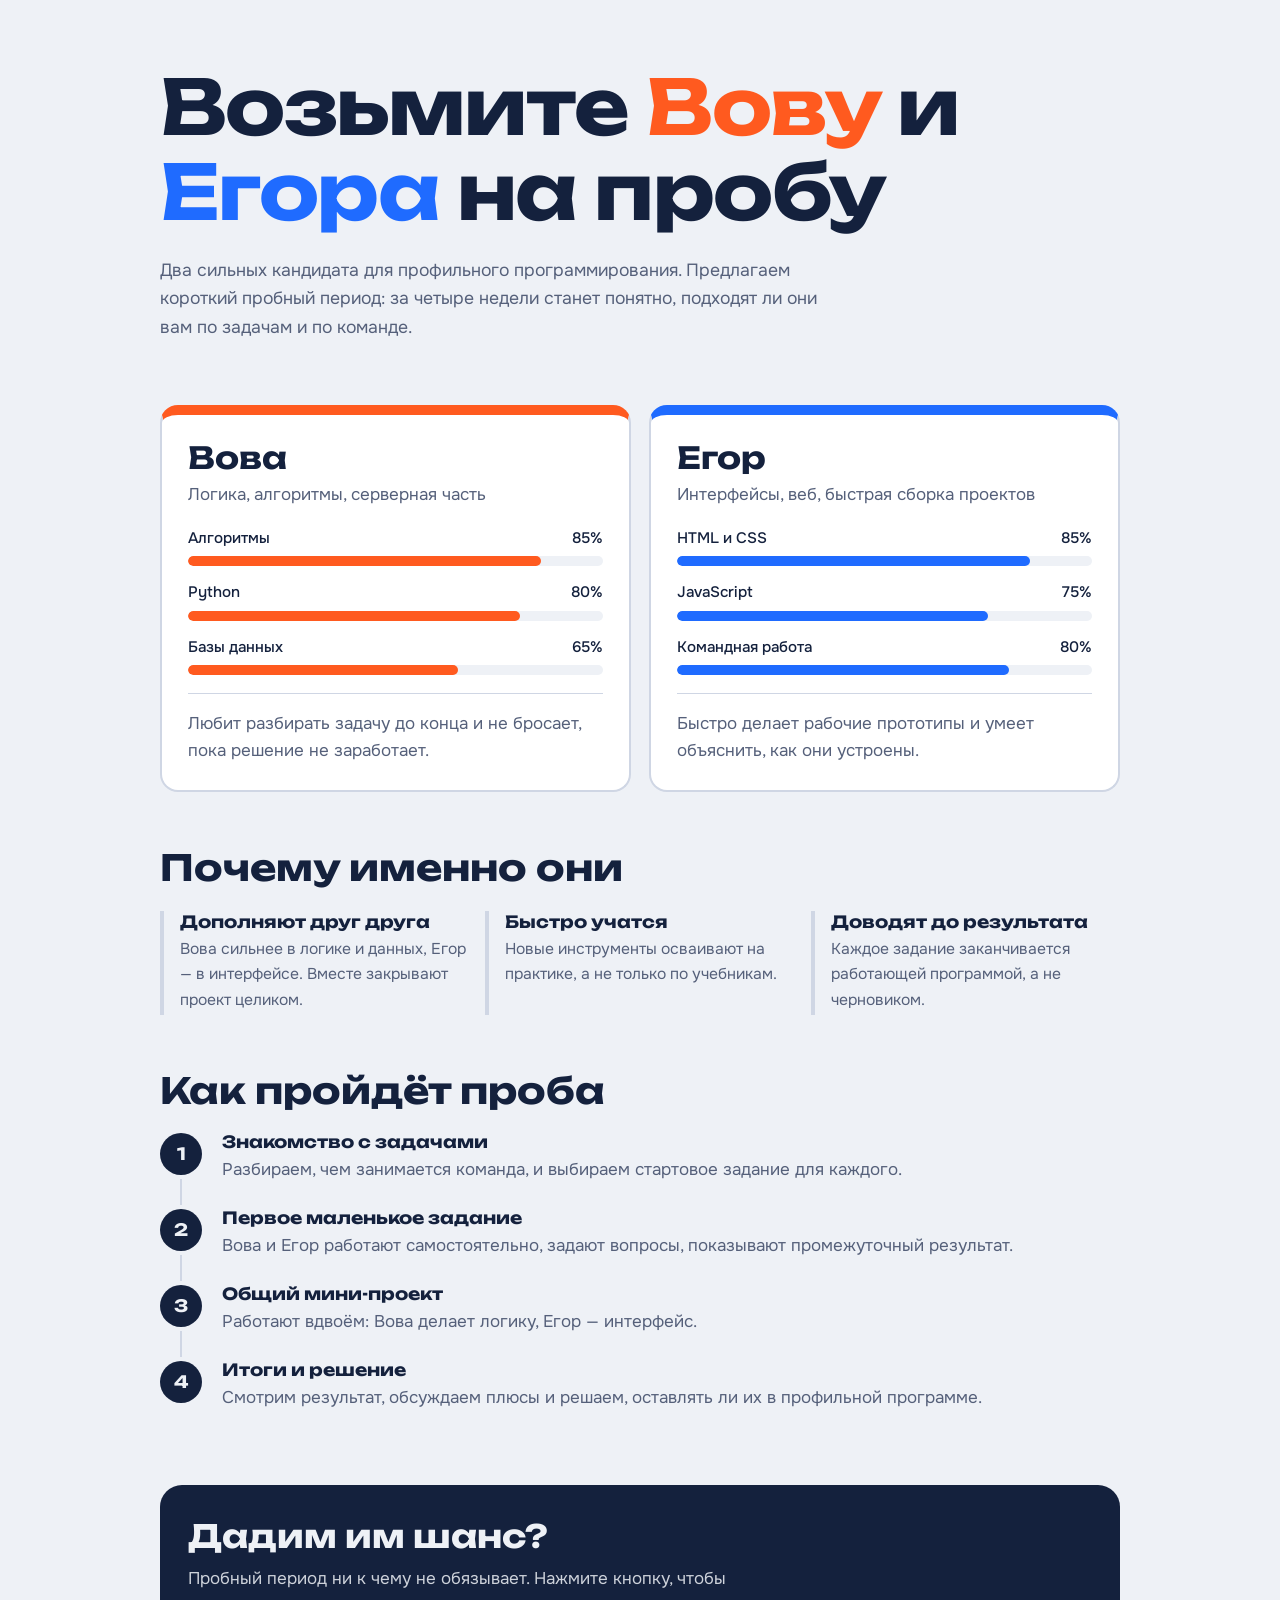
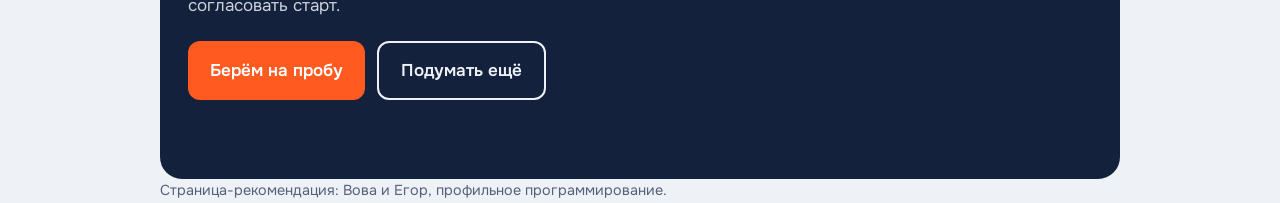
==== commit fcc14a31: "Merge d5af26baa7046e5780c7c3f9feeb1cc94141803c into 99609ef7e73140de3d951fe2885338f3544f90e0" ====
--- a/index.html
+++ b/index.html
@@ -1,453 +1,239 @@
 <!DOCTYPE html>
 <html lang="ru">
 <head>
-    <meta charset="UTF-8" />
-    <meta name="viewport" content="width=device-width, initial-scale=1.0"/>
-    <title>Server Royale — Правила</title>
-    <link href="https://fonts.googleapis.com/css2?family=Inter:ital,opsz,wght@0,14..32,100..900;1,14..32,100..900&family=JetBrains+Mono:ital,wght@0,100..800;1,100..800&family=Orbitron:wght@400..900&display=swap" rel="stylesheet"/>
-    <style>
-        * {
-            margin: 0;
-            padding: 0;
-            box-sizing: border-box;
-        }
-
-        body {
-            background: #0b0b0f;
-            font-family: 'Inter', -apple-system, BlinkMacSystemFont, 'Segoe UI', Roboto, sans-serif;
-            color: #d1d1e0;
-            padding: 40px 20px;
-            line-height: 1.6;
-            font-weight: 400;
-        }
-
-        .container {
-            max-width: 920px;
-            margin: 0 auto;
-            background: #12121a;
-            padding: 50px 45px;
-            border-radius: 24px;
-            border: 1px solid #262633;
-            box-shadow: 0 8px 40px rgba(0,0,0,0.6);
-        }
-
-        .header {
-            text-align: center;
-            margin-bottom: 45px;
-            padding-bottom: 30px;
-            border-bottom: 1px solid #222233;
-        }
-
-        .header h1 {
-            font-family: 'Orbitron', 'Inter', sans-serif;
-            font-size: 36px;
-            font-weight: 700;
-            color: #ffffff;
-            letter-spacing: 3px;
-            text-transform: uppercase;
-        }
-
-        .header h1 span {
-            color: #7a7aa0;
-            font-weight: 300;
-        }
-
-        .header .sub {
-            font-family: 'Inter', sans-serif;
-            color: #7a7a99;
-            font-size: 15px;
-            margin-top: 8px;
-            letter-spacing: 0.5px;
-            font-weight: 400;
-        }
-
-        .header .sub span {
-            color: #c0c0dd;
-            font-weight: 500;
-        }
-
-        .section {
-            margin-bottom: 28px;
-            padding-bottom: 22px;
-            border-bottom: 1px solid #1c1c2a;
-        }
-
-        .section:last-child {
-            border-bottom: none;
-            margin-bottom: 0;
-        }
-
-        .section-title {
-            font-family: 'Inter', sans-serif;
-            font-size: 20px;
-            font-weight: 600;
-            color: #eaeaff;
-            margin-bottom: 14px;
-            letter-spacing: 0.3px;
-        }
-
-        .section-title .marker {
-            color: #7a7aaa;
-            margin-right: 6px;
-            font-weight: 400;
-        }
-
-        .rule-item {
-            padding: 3px 0 3px 18px;
-            border-left: 2px solid transparent;
-            transition: 0.15s;
-            color: #c8c8dd;
-            font-weight: 400;
-        }
-
-        .rule-item:hover {
-            border-left-color: #7a7aaa;
-            padding-left: 22px;
-        }
-
-        .rule-item strong {
-            color: #f0f0ff;
-            font-weight: 600;
-        }
-
-        .rule-item .highlight {
-            color: #8a8aff;
-            font-weight: 500;
-        }
-
-        .badge-list {
-            display: flex;
-            flex-wrap: wrap;
-            gap: 4px 10px;
-            margin: 10px 0 4px 18px;
-            padding: 10px 14px;
-            background: #16161f;
-            border-radius: 12px;
-            border: 1px solid #252535;
-        }
-
-        .badge-list span {
-            font-family: 'JetBrains Mono', 'Courier New', monospace;
-            background: #1e1e2b;
-            padding: 2px 12px;
-            border-radius: 16px;
-            font-size: 13px;
-            color: #b8b8d0;
-            font-weight: 400;
-        }
-
-        .badge-list .danger {
-            background: #221a1a;
-            color: #e08080;
-            border: 1px solid #3d2a2a;
-        }
-
-        .zone-table {
-            margin: 10px 0 4px 18px;
-            background: #0f0f18;
-            border-radius: 14px;
-            overflow: hidden;
-            border: 1px solid #202030;
-            max-width: 420px;
-        }
-
-        .zone-row {
-            display: flex;
-            justify-content: space-between;
-            padding: 7px 18px;
-            border-bottom: 1px solid #161625;
-            font-size: 14px;
-            font-weight: 400;
-        }
-
-        .zone-row:last-child {
-            border-bottom: none;
-        }
-
-        .zone-row .time {
-            color: #7a7a99;
-        }
-
-        .zone-row .size {
-            color: #c8c8f0;
-            font-weight: 500;
-            font-family: 'JetBrains Mono', monospace;
-        }
-
-        .zone-row.final {
-            background: #1a1a2a;
-        }
-
-        .zone-row.final .size {
-            color: #e0a0a0;
-            font-weight: 600;
-        }
-
-        .mod-list {
-            margin: 8px 0 4px 18px;
-            padding: 12px 16px;
-            background: #0f0f18;
-            border-radius: 12px;
-            border-left: 3px solid #6a6a8a;
-        }
-
-        .mod-list .category {
-            font-family: 'Inter', sans-serif;
-            color: #b0b0d0;
-            font-weight: 600;
-            font-size: 14px;
-            display: block;
-            margin-top: 12px;
-            margin-bottom: 3px;
-            letter-spacing: 0.3px;
-        }
-
-        .mod-list .category:first-child {
-            margin-top: 0;
-        }
-
-        .mod-list .mods {
-            color: #b0b0c8;
-            font-size: 13px;
-            line-height: 1.8;
-            padding-left: 8px;
-            font-weight: 400;
-        }
-
-        .mod-list .mods .bad {
-            font-family: 'JetBrains Mono', monospace;
-            color: #d08080;
-            font-weight: 500;
-        }
-
-        .footer {
-            text-align: center;
-            margin-top: 40px;
-            padding-top: 20px;
-            border-top: 1px solid #1c1c2a;
-            color: #5a5a7a;
-            font-size: 13px;
-            font-weight: 400;
-        }
-
-        .footer a {
-            color: #7a7aaa;
-            text-decoration: none;
-        }
-
-        .footer a:hover {
-            color: #b0b0d0;
-        }
-
-        .spacer {
-            margin-top: 10px;
-        }
-
-        @media (max-width: 640px) {
-            body {
-                padding: 20px 12px;
-            }
-            .container {
-                padding: 24px 16px;
-            }
-            .header h1 {
-                font-size: 26px;
-                letter-spacing: 1.5px;
-            }
-            .section-title {
-                font-size: 18px;
-            }
-            .rule-item {
-                padding-left: 12px;
-                font-size: 14px;
-            }
-            .badge-list {
-                padding: 8px 10px;
-                gap: 4px 6px;
-                margin-left: 8px;
-            }
-            .badge-list span {
-                font-size: 11px;
-                padding: 1px 8px;
-            }
-            .zone-table {
-                margin-left: 8px;
-            }
-            .zone-row {
-                padding: 6px 12px;
-                font-size: 13px;
-            }
-            .mod-list {
-                margin-left: 6px;
-                padding: 10px 12px;
-            }
-            .mod-list .mods {
-                font-size: 12px;
-            }
-        }
-    </style>
+<meta charset="utf-8">
+<meta name="viewport" content="width=device-width, initial-scale=1, viewport-fit=cover">
+<title>Вова и Егор — на пробу в профильное программирование</title>
+<link rel="preconnect" href="https://fonts.googleapis.com">
+<link rel="preconnect" href="https://fonts.gstatic.com" crossorigin>
+<link href="https://fonts.googleapis.com/css2?family=Unbounded:wght@500;700&family=Onest:wght@400;500;600&display=swap" rel="stylesheet">
+<style>
+:root {
+  --bg: #eef1f6;
+  --surface: #ffffff;
+  --ink: #14213d;
+  --muted: #55607a;
+  --line: #cfd6e4;
+  --vova: #ff5a1f;
+  --egor: #1f6bff;
+  --on-accent: #ffffff;
+  box-sizing: border-box;
+  padding-top: env(safe-area-inset-top, 0px);
+  padding-bottom: env(safe-area-inset-bottom, 0px);
+}
+@media (prefers-color-scheme: dark) {
+  :root:not([data-theme="light"]) {
+    --bg: #0f1626; --surface: #18213a; --ink: #eef1f8; --muted: #a2adc7; --line: #2b3656;
+    --vova: #ff7a45; --egor: #5b93ff;
+  }
+}
+:root[data-theme="dark"] {
+  --bg: #0f1626; --surface: #18213a; --ink: #eef1f8; --muted: #a2adc7; --line: #2b3656;
+  --vova: #ff7a45; --egor: #5b93ff;
+}
+*, *::before, *::after { box-sizing: inherit; }
+html {
+  scroll-padding-top: env(safe-area-inset-top, 0px); scroll-behavior: smooth;
+  -webkit-text-size-adjust: 100%; text-size-adjust: 100%;
+  -webkit-tap-highlight-color: transparent;
+}
+body {
+  margin: 0; background: var(--bg); color: var(--ink);
+  font-family: "Onest", system-ui, -apple-system, "Segoe UI", Roboto, sans-serif;
+  font-size: 17px; line-height: 1.6;
+}
+h1, h2, h3 { font-family: "Unbounded", "Onest", system-ui, sans-serif; line-height: 1.12; margin: 0; }
+.wrap { max-width: 1000px; margin: 0 auto; padding: 0 20px; }
+a:focus-visible, button:focus-visible { outline: 3px solid var(--egor); outline-offset: 3px; }
+
+/* hero */
+.hero { padding: 64px 0 40px; }
+.hero h1 { font-size: clamp(34px, 8vw, 76px); font-weight: 700; letter-spacing: -0.02em; }
+.hero h1 .v { color: var(--vova); }
+.hero h1 .e { color: var(--egor); }
+.hero p { max-width: 56ch; color: var(--muted); margin: 22px 0 0; font-size: 1.1rem; }
+
+/* two people */
+.people { display: grid; grid-template-columns: 1fr 1fr; gap: 18px; padding: 24px 0 8px; }
+.card {
+  background: var(--surface); border: 2px solid var(--line); border-radius: 18px;
+  padding: 26px; border-top: 10px solid var(--accent);
+}
+.card.v { --accent: var(--vova); }
+.card.e { --accent: var(--egor); }
+.card h2 { font-size: 1.9rem; }
+.role { color: var(--muted); margin: 6px 0 18px; }
+.skill { margin: 14px 0; }
+.skill-top { display: flex; justify-content: space-between; font-weight: 500; font-size: .95rem; }
+.bar { height: 10px; border-radius: 6px; background: var(--bg); overflow: hidden; margin-top: 6px; }
+.bar i { display: block; height: 100%; width: 0; background: var(--accent); border-radius: 6px; transition: width .9s cubic-bezier(.2,.8,.2,1); }
+.card p.quote { margin: 18px 0 0; padding-top: 16px; border-top: 1px solid var(--line); color: var(--muted); }
+
+/* sections */
+section { padding: 48px 0 8px; }
+section h2 { font-size: clamp(24px, 4.5vw, 36px); margin-bottom: 22px; }
+.why { display: grid; grid-template-columns: repeat(3, 1fr); gap: 16px; }
+.why div { border-left: 4px solid var(--line); padding: 2px 0 2px 16px; }
+.why h3 { font-size: 1.05rem; margin-bottom: 6px; }
+.why p { margin: 0; color: var(--muted); font-size: .98rem; }
+
+/* trial plan: real sequence */
+.plan { list-style: none; margin: 0; padding: 0; counter-reset: step; }
+.plan li {
+  counter-increment: step; position: relative; padding: 0 0 26px 62px;
+}
+.plan li::before {
+  content: counter(step); position: absolute; left: 0; top: 0;
+  width: 42px; height: 42px; border-radius: 50%;
+  background: var(--ink); color: var(--bg);
+  display: grid; place-items: center; font-family: "Unbounded", sans-serif; font-weight: 700;
+}
+.plan li::after { content: ""; position: absolute; left: 20px; top: 46px; bottom: 4px; width: 2px; background: var(--line); }
+.plan li:last-child::after { display: none; }
+.plan h3 { font-size: 1.05rem; margin-bottom: 4px; }
+.plan p { margin: 0; color: var(--muted); }
+
+/* CTA */
+.cta { margin: 40px 0 0; background: var(--ink); color: var(--bg); border-radius: 22px; padding: 34px 28px; }
+.cta h2 { font-size: clamp(22px, 4vw, 32px); margin-bottom: 10px; }
+.cta p { margin: 0 0 22px; max-width: 54ch; opacity: .85; }
+.btns { display: flex; flex-wrap: wrap; gap: 12px; }
+button {
+  font: inherit; font-weight: 600; cursor: pointer; border: 0; border-radius: 12px;
+  padding: 14px 22px; color: var(--on-accent);
+}
+#yes { background: var(--vova); }
+#later { background: transparent; color: var(--bg); border: 2px solid currentColor; }
+#answer { margin-top: 18px; min-height: 1.6em; font-weight: 500; }
+footer { padding: 30px 0 40px; color: var(--muted); font-size: .9rem; }
+
+/* кнопка внизу экрана, видна только на телефоне */
+.sticky {
+  display: none; position: fixed; left: 0; right: 0; bottom: 0; z-index: 10;
+  padding: 10px 16px calc(10px + env(safe-area-inset-bottom, 0px));
+  background: var(--bg); border-top: 1px solid var(--line);
+  transition: transform .25s ease;
+}
+.sticky.off { transform: translateY(110%); }
+.sticky button { width: 100%; min-height: 52px; background: var(--vova); }
+
+@media (max-width: 720px) {
+  body { font-size: 16px; }
+  .wrap { padding: 0 16px; }
+  .people, .why { grid-template-columns: 1fr; }
+  .hero { padding: 32px 0 20px; }
+  .hero h1 { font-size: clamp(28px, 9vw, 42px); overflow-wrap: break-word; }
+  .hero p { font-size: 1rem; margin-top: 16px; }
+  .people { gap: 14px; padding-top: 16px; }
+  .card { padding: 20px; border-radius: 16px; border-top-width: 8px; }
+  .card h2 { font-size: 1.6rem; }
+  section { padding-top: 36px; }
+  section h2 { margin-bottom: 16px; }
+  .plan li { padding-left: 54px; padding-bottom: 22px; }
+  .plan li::before { width: 36px; height: 36px; }
+  .plan li::after { left: 17px; top: 40px; }
+  .cta { padding: 26px 20px; border-radius: 18px; margin-top: 28px; }
+  .btns { flex-direction: column; }
+  .btns button { width: 100%; min-height: 52px; }
+  footer { padding-bottom: 100px; }
+  .sticky { display: block; }
+}
+@media (prefers-reduced-motion: reduce) {
+  html { scroll-behavior: auto; }
+  .bar i { transition: none; }
+}
+</style>
 </head>
 <body>
-
-<div class="container">
-
-    <div class="header">
-        <h1>⚔ SERVER <span>ROYALE</span></h1>
-        <div class="sub">Правила ивента · <span>королевская битва серверов</span></div>
+<main class="wrap">
+  <header class="hero">
+    <h1>Возьмите <span class="v">Вову</span> и <span class="e">Егора</span> на пробу</h1>
+    <p>Два сильных кандидата для профильного программирования. Предлагаем короткий пробный период: за четыре недели станет понятно, подходят ли они вам по задачам и по команде.</p>
+  </header>
+
+  <div class="people">
+    <article class="card v">
+      <h2>Вова</h2>
+      <p class="role">Логика, алгоритмы, серверная часть</p>
+      <div class="skill"><div class="skill-top"><span>Алгоритмы</span><span>85%</span></div><div class="bar"><i data-w="85"></i></div></div>
+      <div class="skill"><div class="skill-top"><span>Python</span><span>80%</span></div><div class="bar"><i data-w="80"></i></div></div>
+      <div class="skill"><div class="skill-top"><span>Базы данных</span><span>65%</span></div><div class="bar"><i data-w="65"></i></div></div>
+      <p class="quote">Любит разбирать задачу до конца и не бросает, пока решение не заработает.</p>
+    </article>
+
+    <article class="card e">
+      <h2>Егор</h2>
+      <p class="role">Интерфейсы, веб, быстрая сборка проектов</p>
+      <div class="skill"><div class="skill-top"><span>HTML и CSS</span><span>85%</span></div><div class="bar"><i data-w="85"></i></div></div>
+      <div class="skill"><div class="skill-top"><span>JavaScript</span><span>75%</span></div><div class="bar"><i data-w="75"></i></div></div>
+      <div class="skill"><div class="skill-top"><span>Командная работа</span><span>80%</span></div><div class="bar"><i data-w="80"></i></div></div>
+      <p class="quote">Быстро делает рабочие прототипы и умеет объяснить, как они устроены.</p>
+    </article>
+  </div>
+
+  <section>
+    <h2>Почему именно они</h2>
+    <div class="why">
+      <div><h3>Дополняют друг друга</h3><p>Вова сильнее в логике и данных, Егор — в интерфейсе. Вместе закрывают проект целиком.</p></div>
+      <div><h3>Быстро учатся</h3><p>Новые инструменты осваивают на практике, а не только по учебникам.</p></div>
+      <div><h3>Доводят до результата</h3><p>Каждое задание заканчивается работающей программой, а не черновиком.</p></div>
     </div>
-
-    <!-- 1 -->
-    <div class="section">
-        <div class="section-title"><span class="marker">[1]</span> Общие положения</div>
-
-        <div class="rule-item"><strong>1.1</strong> Участвуя в ивенте или находясь в дискорде, вы автоматически соглашаетесь со всеми правилами.</div>
-        <div class="rule-item"><strong>1.2</strong> Администрация вправе выдать любое наказание без предварительного уведомления.</div>
-        <div class="rule-item"><strong>1.3</strong> Пожертвования не возвращаются — ни при нарушении, ни при блокировке, ни по желанию игрока.</div>
-        <div class="rule-item"><strong>1.4</strong> По запросу администрации участник обязан пройти проверку на читы. Отказ = бан на срок, аналогичный наказанию за читы.</div>
-        <div class="rule-item"><strong>1.5</strong> Систематические или умышленные нарушения караются баном или ограничением аккаунта на неопределённый срок.</div>
+  </section>
+
+  <section>
+    <h2>Как пройдёт проба</h2>
+    <ol class="plan">
+      <li><h3>Знакомство с задачами</h3><p>Разбираем, чем занимается команда, и выбираем стартовое задание для каждого.</p></li>
+      <li><h3>Первое маленькое задание</h3><p>Вова и Егор работают самостоятельно, задают вопросы, показывают промежуточный результат.</p></li>
+      <li><h3>Общий мини-проект</h3><p>Работают вдвоём: Вова делает логику, Егор — интерфейс.</p></li>
+      <li><h3>Итоги и решение</h3><p>Смотрим результат, обсуждаем плюсы и решаем, оставлять ли их в профильной программе.</p></li>
+    </ol>
+  </section>
+
+  <div class="cta">
+    <h2>Дадим им шанс?</h2>
+    <p>Пробный период ни к чему не обязывает. Нажмите кнопку, чтобы согласовать старт.</p>
+    <div class="btns">
+      <button id="yes" type="button">Берём на пробу</button>
+      <button id="later" type="button">Подумать ещё</button>
     </div>
-
-    <!-- 2 -->
-    <div class="section">
-        <div class="section-title"><span class="marker">[2]</span> Поведение в чатах и голосовых каналах</div>
-
-        <div class="rule-item"><strong>2.1</strong> Токсичность, провокации и систематическое нарушение атмосферы пресекаются блокировкой или мутом.</div>
-        <div class="rule-item"><strong>2.2</strong> Реклама запрещена. Исключение — официальные сервера-участники и стримеры ивента.</div>
-        <div class="rule-item"><strong>2.3</strong> Оскорбления и разжигание конфликтов влекут санкции.</div>
-        <div class="rule-item"><strong>2.4</strong> Флуд, спам, NSFW-контент — под запретом.</div>
-        <div class="rule-item"><strong>2.5</strong> Высказывания по национальному, расовому или политическому признаку, а также экстремистская символика запрещены.</div>
-
-        <div class="rule-item"><strong>2.6</strong> В присутствии стримеров действуют повышенные требования к лексике. Завуалированные формы тоже считаются нарушением. Фиксация — по стриму.</div>
-
-        <div class="badge-list">
-            <span class="danger">nigger</span><span class="danger">nigga</span><span class="danger">naga</span>
-            <span class="danger">ниггер</span><span class="danger">нига</span>
-            <span class="danger">faggot</span><span class="danger">пидор</span><span class="danger">пидорас</span>
-            <span class="danger">педик</span><span class="danger">гомик</span>
-            <span class="danger">хохол</span><span class="danger">чурка</span><span class="danger">чушка</span>
-            <span class="danger">хач</span><span class="danger">жид</span><span class="danger">хиджаб</span>
-            <span class="danger">москаль</span><span class="danger">пендос</span>
-            <span class="danger">даун</span><span class="danger">аутист</span><span class="danger">retard</span>
-            <span class="danger">virgin</span><span class="danger">simp</span><span class="danger">incel</span>
-            <span class="danger">cимп</span><span class="danger">инцел</span>
-            <span class="danger">cunt</span><span class="danger">пизда</span><span class="danger">куколд</span>
-        </div>
-
-        <div class="rule-item"><strong>2.7</strong> Шокирующие материалы, сцены насилия и жестокости запрещены.</div>
-        <div class="rule-item"><strong>2.8</strong> Ники с нецензурной лексикой или оскорблениями нужно сменить до старта.</div>
-        <div class="rule-item"><strong>2.9</strong> Распространение личной информации без согласия — серьёзное нарушение.</div>
-    </div>
-
-    <!-- 3 -->
-    <div class="section">
-        <div class="section-title"><span class="marker">[3]</span> Игровые правила</div>
-
-        <div class="rule-item"><strong>3.1</strong> Любые модификации, клиенты или ресурспаки, дающие преимущество, запрещены. Нарушение = бан.</div>
-        <div class="rule-item"><strong>3.2</strong> Автоматизация (кликеры, скрипты, макросы) для получения ресурсов запрещена.</div>
-        <div class="rule-item"><strong>3.3</strong> Один игрок — один аккаунт. Мультиаккаунтинг запрещён.</div>
-        <div class="rule-item"><strong>3.4</strong> Запрещённая символика или жесты в эфире стримеров — предупреждение или бан.</div>
-    </div>
-
-    <!-- 4 -->
-    <div class="section">
-        <div class="section-title"><span class="marker">[4]</span> Механика ивента — Server Royale</div>
-
-        <div class="rule-item"><strong>4.1</strong> <strong>Формат:</strong> королевская битва между командами серверов. Карта — 5000×5000 блоков. Длительность — 24 часа + сжатие. Победитель — последняя команда.</div>
-        <div class="rule-item"><strong>4.2</strong> Каждый сервер формирует команду. Ориентировочно — <span class="highlight">15 человек</span>. Точное количество утверждается после регистрации. Все игроки должны быть в голосовом канале своей команды.</div>
-        <div class="rule-item"><strong>4.3</strong> <strong>Старт:</strong> команды появляются в случайных точках. Первые 5 минут — <span class="highlight">период тишины</span>: PvP запрещён. Дальше — полная свобода.</div>
-        <div class="rule-item"><strong>4.4</strong> Можно добывать ресурсы, строить, крафтить, исследовать карту, находить сундуки с лутом. На карте есть NPC-торговцы.</div>
-        <div class="rule-item"><strong>4.5</strong> <span class="highlight">Разрешено:</span> PvP, грабёж, разрушение построек, TNT. Союзы допускаются, но победитель будет только один.</div>
-        <div class="rule-item"><strong>4.6</strong> <span class="highlight">Запрещено:</span> намеренное затягивание игры (укрытие в обсидиановых коробках, недоступных местах), использование багов и глитчей.</div>
-    </div>
-
-    <!-- 5 -->
-    <div class="section">
-        <div class="section-title"><span class="marker">[5]</span> Сжатие карты (хардкор)</div>
-
-        <div class="rule-item"><strong>5.1</strong> На второй день в <span class="highlight">18:00 МСК</span> включается хардкор: возрождение невозможно. Убитый игрок покидает ивент. Начинается сжатие зоны.</div>
-
-        <div class="rule-item"><strong>5.2</strong> Этапы сжатия:</div>
-
-        <div class="zone-table">
-            <div class="zone-row"><span class="time">Старт хардкора</span><span class="size">5000 × 5000</span></div>
-            <div class="zone-row"><span class="time">+ 30 мин</span><span class="size">2000 × 2000</span></div>
-            <div class="zone-row"><span class="time">+ 60 мин</span><span class="size">1000 × 1000</span></div>
-            <div class="zone-row"><span class="time">+ 90 мин</span><span class="size">500 × 500</span></div>
-            <div class="zone-row"><span class="time">+ 120 мин</span><span class="size">200 × 200</span></div>
-            <div class="zone-row"><span class="time">+ 150 мин</span><span class="size">100 × 100</span></div>
-            <div class="zone-row final"><span class="time">Финал</span><span class="size">10 × 10</span></div>
-        </div>
-
-        <div class="rule-item"><strong>5.3</strong> Игроки за пределами зоны получают урон. Граница видна на карте и мини-карте.</div>
-    </div>
-
-    <!-- 6 -->
-    <div class="section">
-        <div class="section-title"><span class="marker">[6]</span> Победитель и призы</div>
-
-        <div class="rule-item"><strong>6.1</strong> Победитель — сервер, чья команда останется последней на карте.</div>
-        <div class="rule-item"><strong>6.2</strong> Победитель получает титул: <span class="highlight">«Самый сильный сервер»</span>.</div>
-    </div>
-
-    <!-- 7 -->
-    <div class="section">
-        <div class="section-title"><span class="marker">[7]</span> Техническая часть</div>
-
-        <div class="rule-item"><strong>7.1</strong> Версия Minecraft: <span class="highlight">1.21.11</span></div>
-        <div class="rule-item"><strong>7.2</strong> Хостинг: ивент проводится при поддержке <strong>SakuraNet</strong></div>
-        <div class="rule-item"><strong>7.3</strong> IP сервера выдаётся за 1 час до старта.</div>
-        <div class="rule-item"><strong>7.4</strong> Все участники обязаны быть в дискорде организаторов.</div>
-        <div class="rule-item"><strong>7.5</strong> Стриминг разрешён с задержкой <span class="highlight">не менее 2 минут</span>.</div>
-    </div>
-
-    <!-- 8 -->
-    <div class="section">
-        <div class="section-title"><span class="marker">[8]</span> Дополнительные положения</div>
-
-        <div class="rule-item"><strong>8.1</strong> Решения организаторов — <span class="highlight">окончательны</span>.</div>
-        <div class="rule-item"><strong>8.2</strong> Администрация может менять правила в экстренных ситуациях.</div>
-        <div class="rule-item"><strong>8.3</strong> Участие в ивенте = автоматическое согласие со всеми правилами.</div>
-    </div>
-
-    <!-- Бан-лист -->
-    <div class="section">
-        <div class="section-title"><span class="marker">▸</span> Запрещённые модификации и клиенты</div>
-
-        <div class="mod-list">
-            <span class="category">Чит-клиенты и сборки</span>
-            <div class="mods">
-                <span class="bad">Wurst</span>, Aristois, Impact, Inertia, Sigma, Meteor, BleachHack, Jello, Apollon, Toolbox, Badlion Client (запрещённые функции), LiquidBounce, Ares, Remix, Nachtmahr, Spidermod, Huzuni, Wolfram, Salhack, KamiBlue, Phobos, GameSense, Konas, Novoline, FDPClient, Rise, MoonX, Koid, Xatz, Glow, R.I.P, ForgeHax, Myau, Gs2, Crypt, YR, Flux, Eternal, ZeroDay, ExLoader, Astolfo, Lime, Exibition, Corrosion, D3, Skeleton, Cokkie, WeepCraft, Seppuku, Pyro, Prophunt, CheatBreaker.
-            </div>
-
-            <span class="category">X-Ray и подсветка</span>
-            <div class="mods">
-                <span class="bad">X-Ray</span> (любые версии и ресурспаки), DiamondGen, TrueSight, FreeCam, Player Spotlight, AucHelper, ChestTracker, Friend Highlighter, AntiInvis, RemoveBlindness, FullBright (отдельные виды), Wallhack, CaveFinder, EntityTracker, StorageESP, InventoryViewer, Orespawn, Minimap (с подсветкой игроков).
-            </div>
-
-            <span class="category">Автоматизация и боты</span>
-            <div class="mods">
-                <span class="bad">Baritone</span>, Fabaritone, Tweakeroo (запрещённые функции), AutoMining, AutoHarvest, ReplantingCrops, AutoFish, AutoEat, Printer (Litematica), AutoBridge, ScaffoldWalk, AutoBuild, FastPlace, AutoClicker, ButterflyClicker, DragClicker, JitterClicker, MacroMod, MacroKey, Macro, Scripts, AutoSprint, SprintToggle (отдельные), AutoSneak, AutoJump, AutoStep, AntiAFK, AutoRespawn, AutoReconnect, AutoTotem, AutoGapple, AutoPot, AutoSoup, AutoPearl, AutoCrystal, AutoWeb, AutoTrap, AntiKnockback, Velocity, AimAssist, KillAura, TriggerBot, Reach, HitBox, AntiFall, NoFall, Step, HighJump, Speed, Fly, BHop, Jesus, Spider, LongJump, AirJump, NoSlowdown, NoWeb, AntiVoid, SafeWalk, Phase, NoClip, GhostHand, Nuker, TNTExploit, BedExploit, Anchor, CevBreaker, AutoBreak, VeinMiner (запрещённые), TreeCapitator, OreVeinMiner.
-            </div>
-
-            <span class="category">Прочие утилиты</span>
-            <div class="mods">
-                BetterPing, PacketCanceller, PacketFly, Timer, TPSHack, ReachMod, HitSpoof, NoPitchLimit, NoRotation, AntiHunger, AntiBlind, AntiLevitation, AntiShulker, AntiWither, NameProtect, Capes (читерские), Safewalk, ParkourMod (запрещённые), ElytraFly, ElytraTricks, BoatFly, GuiMove, InventorySort, MouseTweaks, ItemScroller, Mouser, Tabtweaks, PingDisplay, CoordinatesDisplay (отдельные), Waypoints (с подсветкой), VoxelMap, JourneyMap, XaeroMinimap, ZanMinimap.
-            </div>
-
-            <div style="margin-top:14px; color:#6a6a8a; font-size:13px; border-top:1px solid #1a1a2a; padding-top:12px;">
-                Любые другие моды, дающие преимущество, могут быть запрещены администрацией.
-            </div>
-        </div>
-    </div>
-
-    <!-- Футер -->
-    <div class="footer">
-        Server Royale · Правила ивента · 2026
-        <br>
-        <span style="color:#4a4a6a; font-size:12px;">Организаторы оставляют за собой право изменять правила</span>
-    </div>
-
-</div>
-
+    <div id="answer" aria-live="polite"></div>
+  </div>
+</main>
+<footer class="wrap">Страница-рекомендация: Вова и Егор, профильное программирование.</footer>
+<div class="sticky" id="stickybar"><button id="yes2" type="button">Берём на пробу</button></div>
+
+<script>
+  var bars = document.querySelectorAll('.bar i');
+  function fill() { bars.forEach(function (b) { b.style.width = b.dataset.w + '%'; }); }
+  if ('IntersectionObserver' in window) {
+    var io = new IntersectionObserver(function (es) {
+      es.forEach(function (e) { if (e.isIntersecting) { fill(); io.disconnect(); } });
+    }, { threshold: 0.3 });
+    io.observe(document.querySelector('.people'));
+  } else { fill(); }
+
+  var answer = document.getElementById('answer');
+  function accept() {
+    answer.textContent = 'Отлично! Вова и Егор приглашены на пробный период.';
+  }
+  document.getElementById('yes').addEventListener('click', accept);
+
+  var sticky = document.getElementById('stickybar');
+  var cta = document.querySelector('.cta');
+  document.getElementById('yes2').addEventListener('click', function () {
+    accept();
+    cta.scrollIntoView({ behavior: 'smooth', block: 'center' });
+  });
+  if ('IntersectionObserver' in window) {
+    new IntersectionObserver(function (es) {
+      es.forEach(function (e) { sticky.classList.toggle('off', e.isIntersecting); });
+    }, { threshold: 0.2 }).observe(cta);
+  }
+  document.getElementById('later').addEventListener('click', function () {
+    answer.textContent = 'Хорошо, предложение останется открытым — вернитесь к нему, когда будете готовы.';
+  });
+</script>
 </body>
-</html>
+                                                                                              </html>
+                                                                                              
